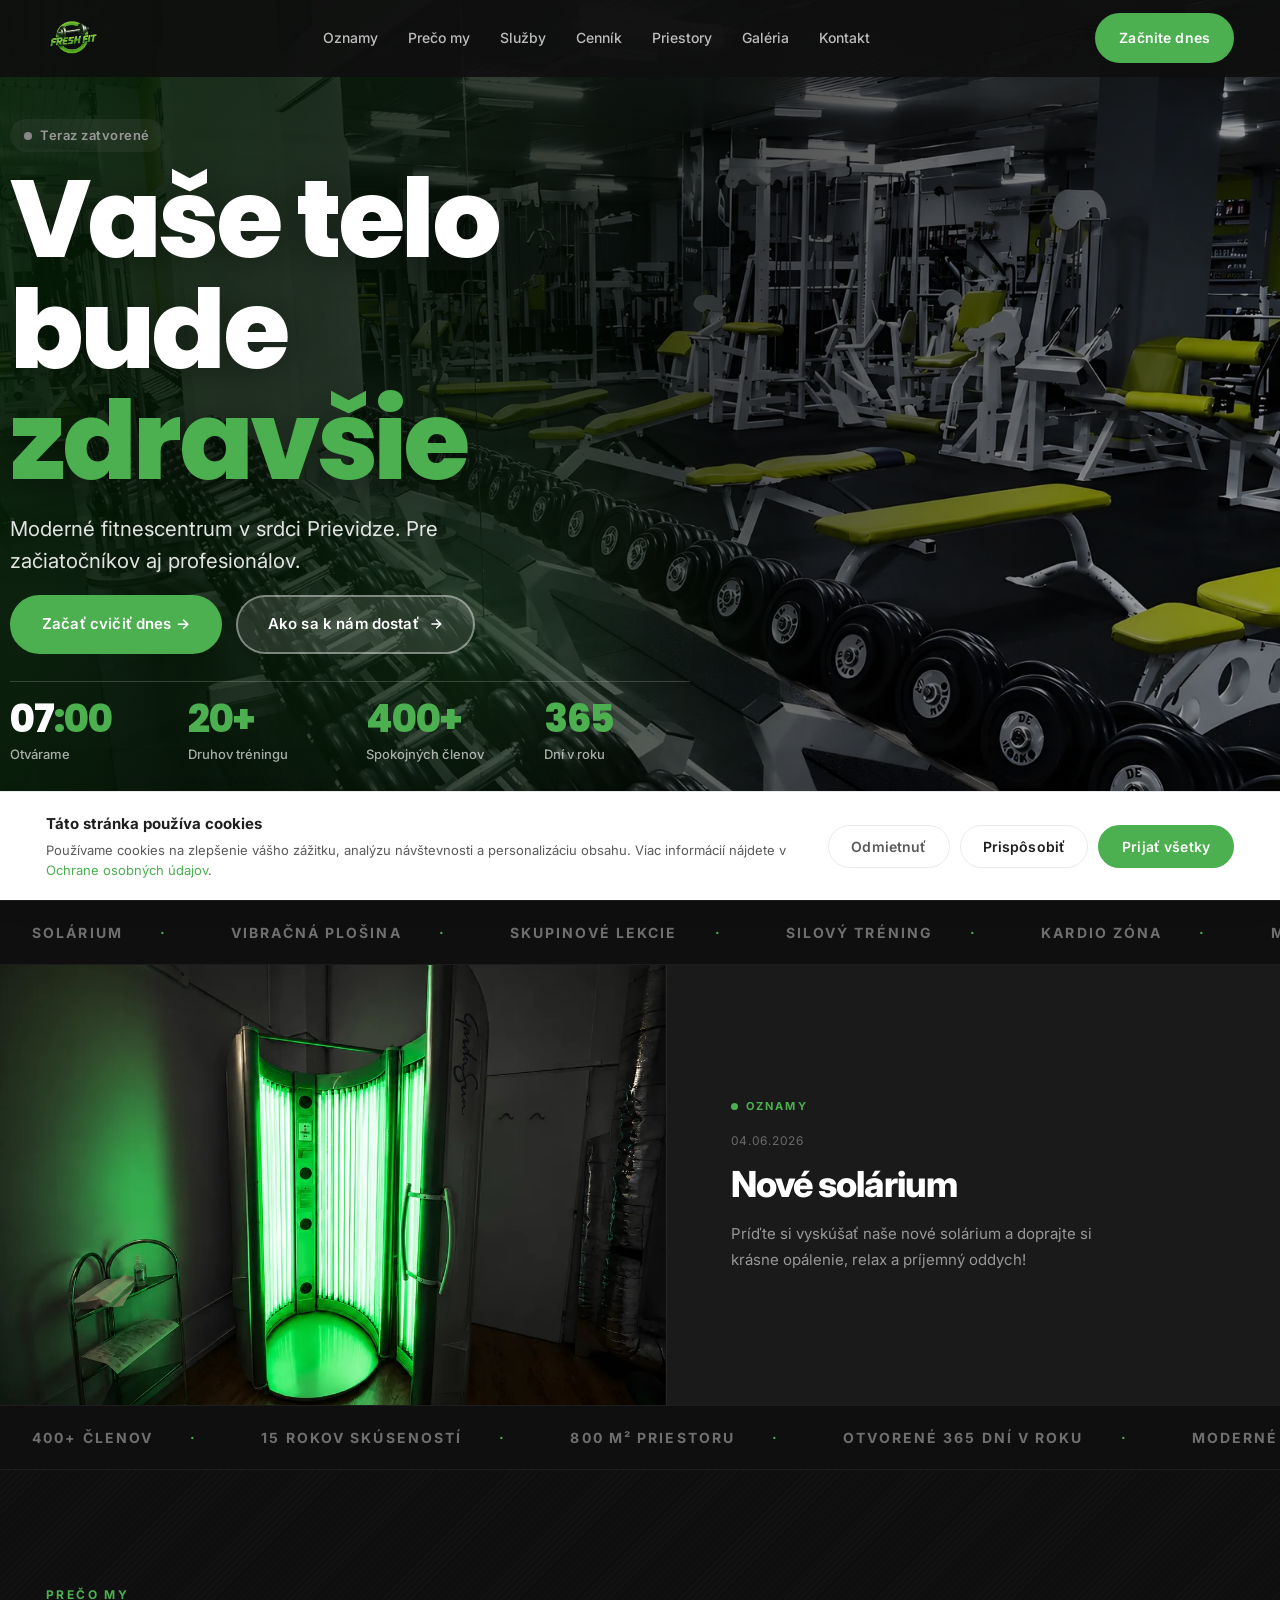
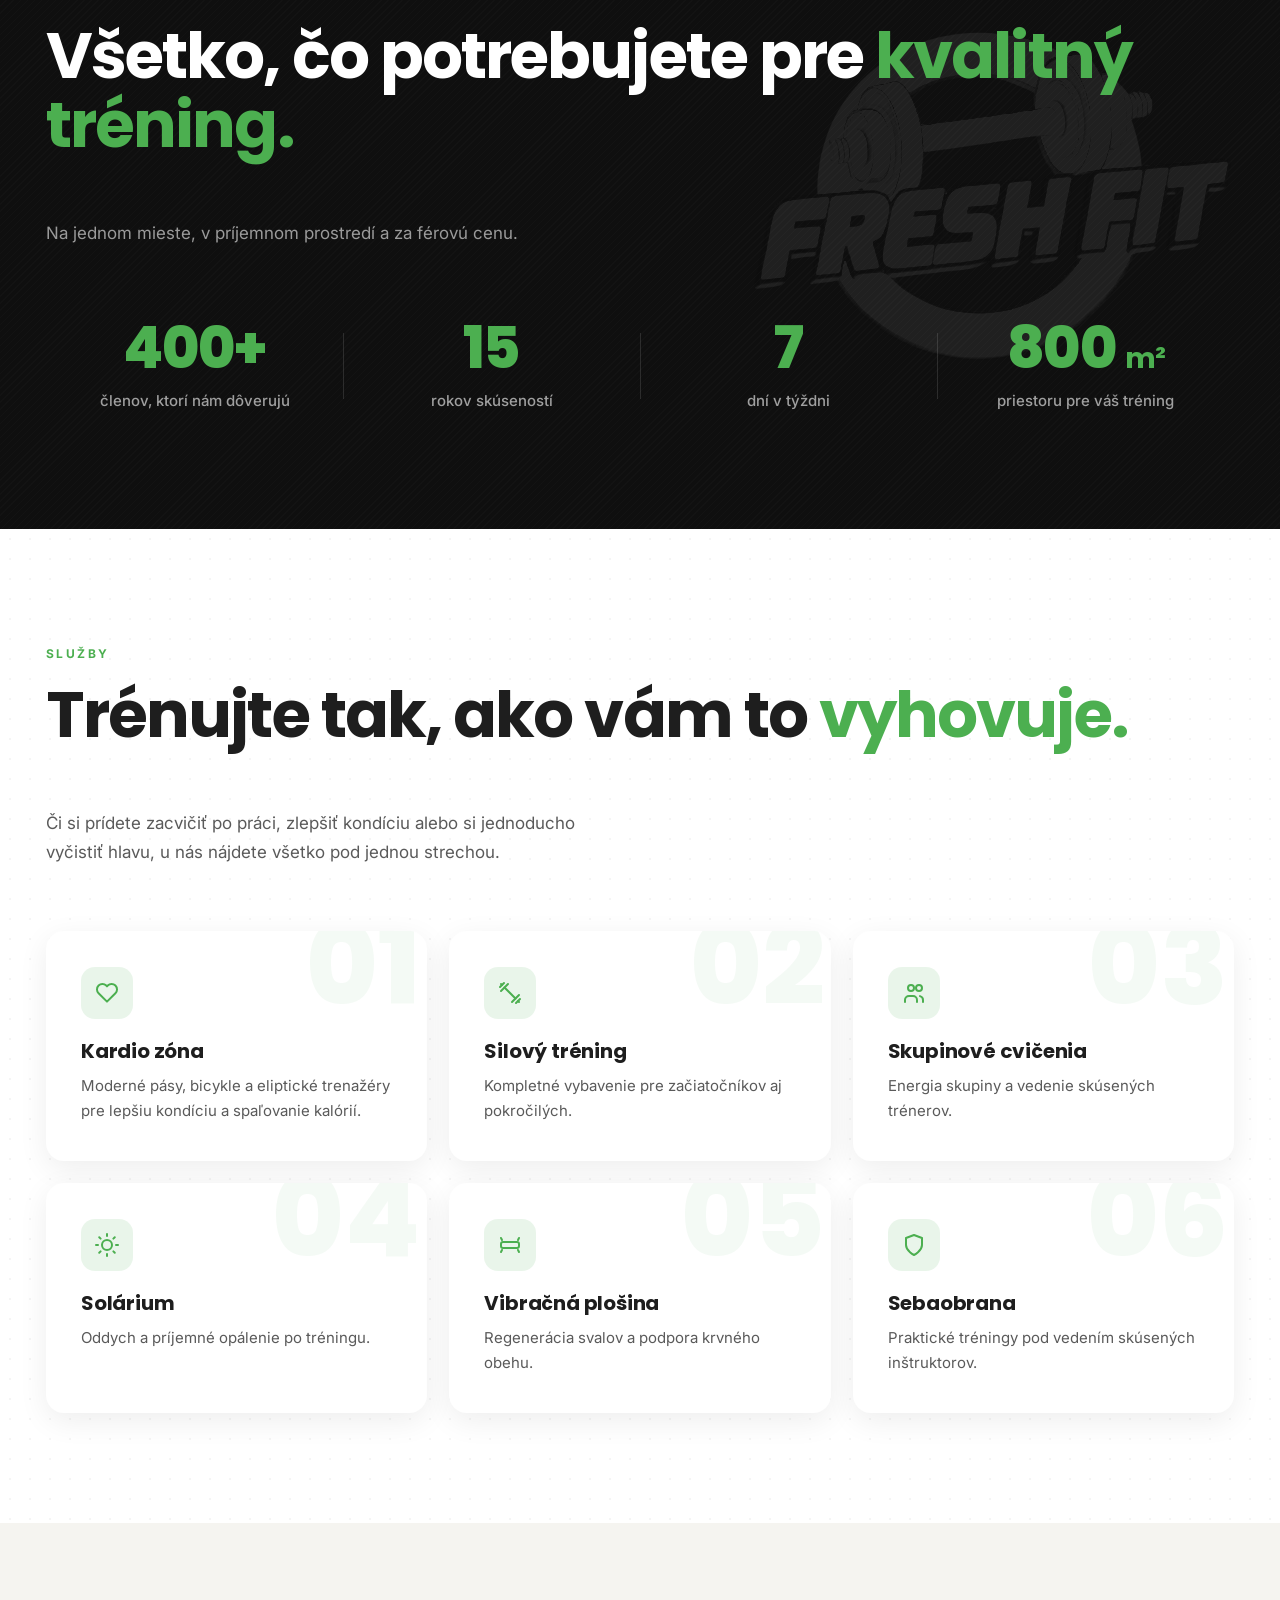
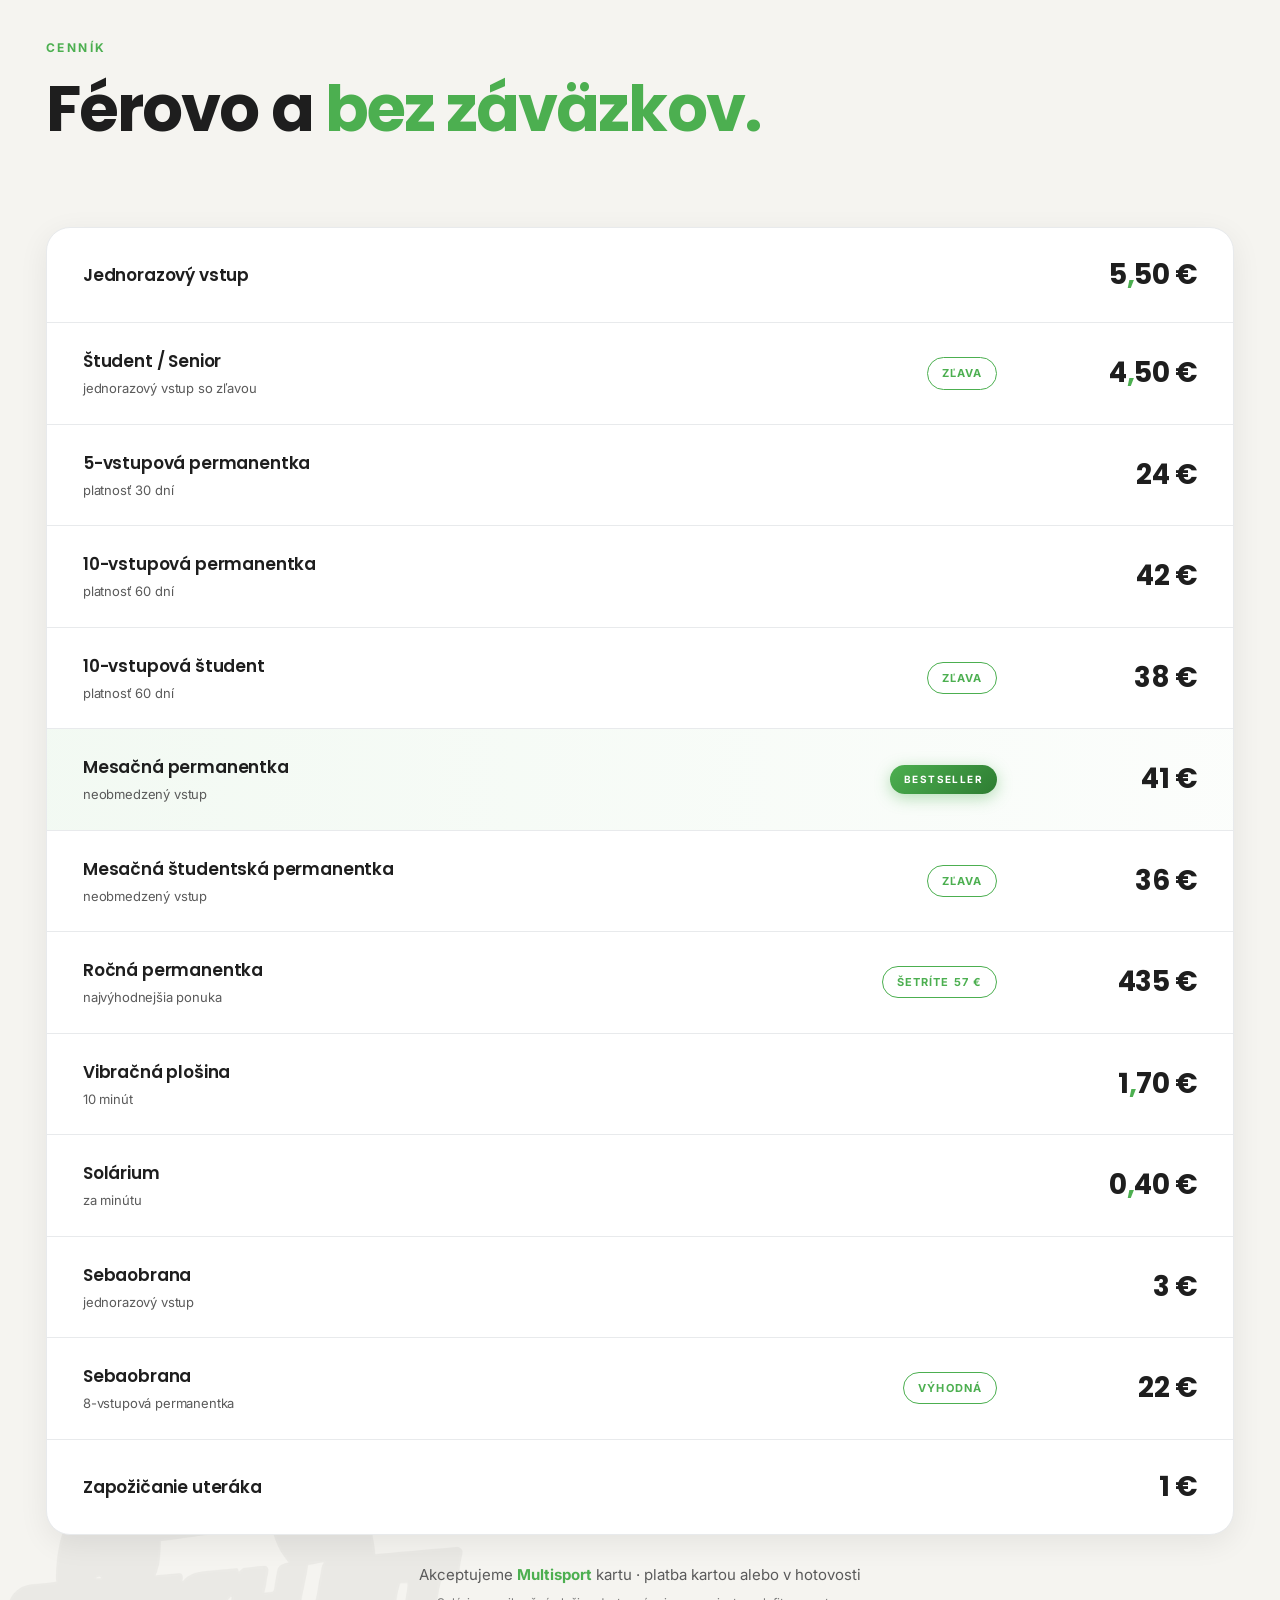
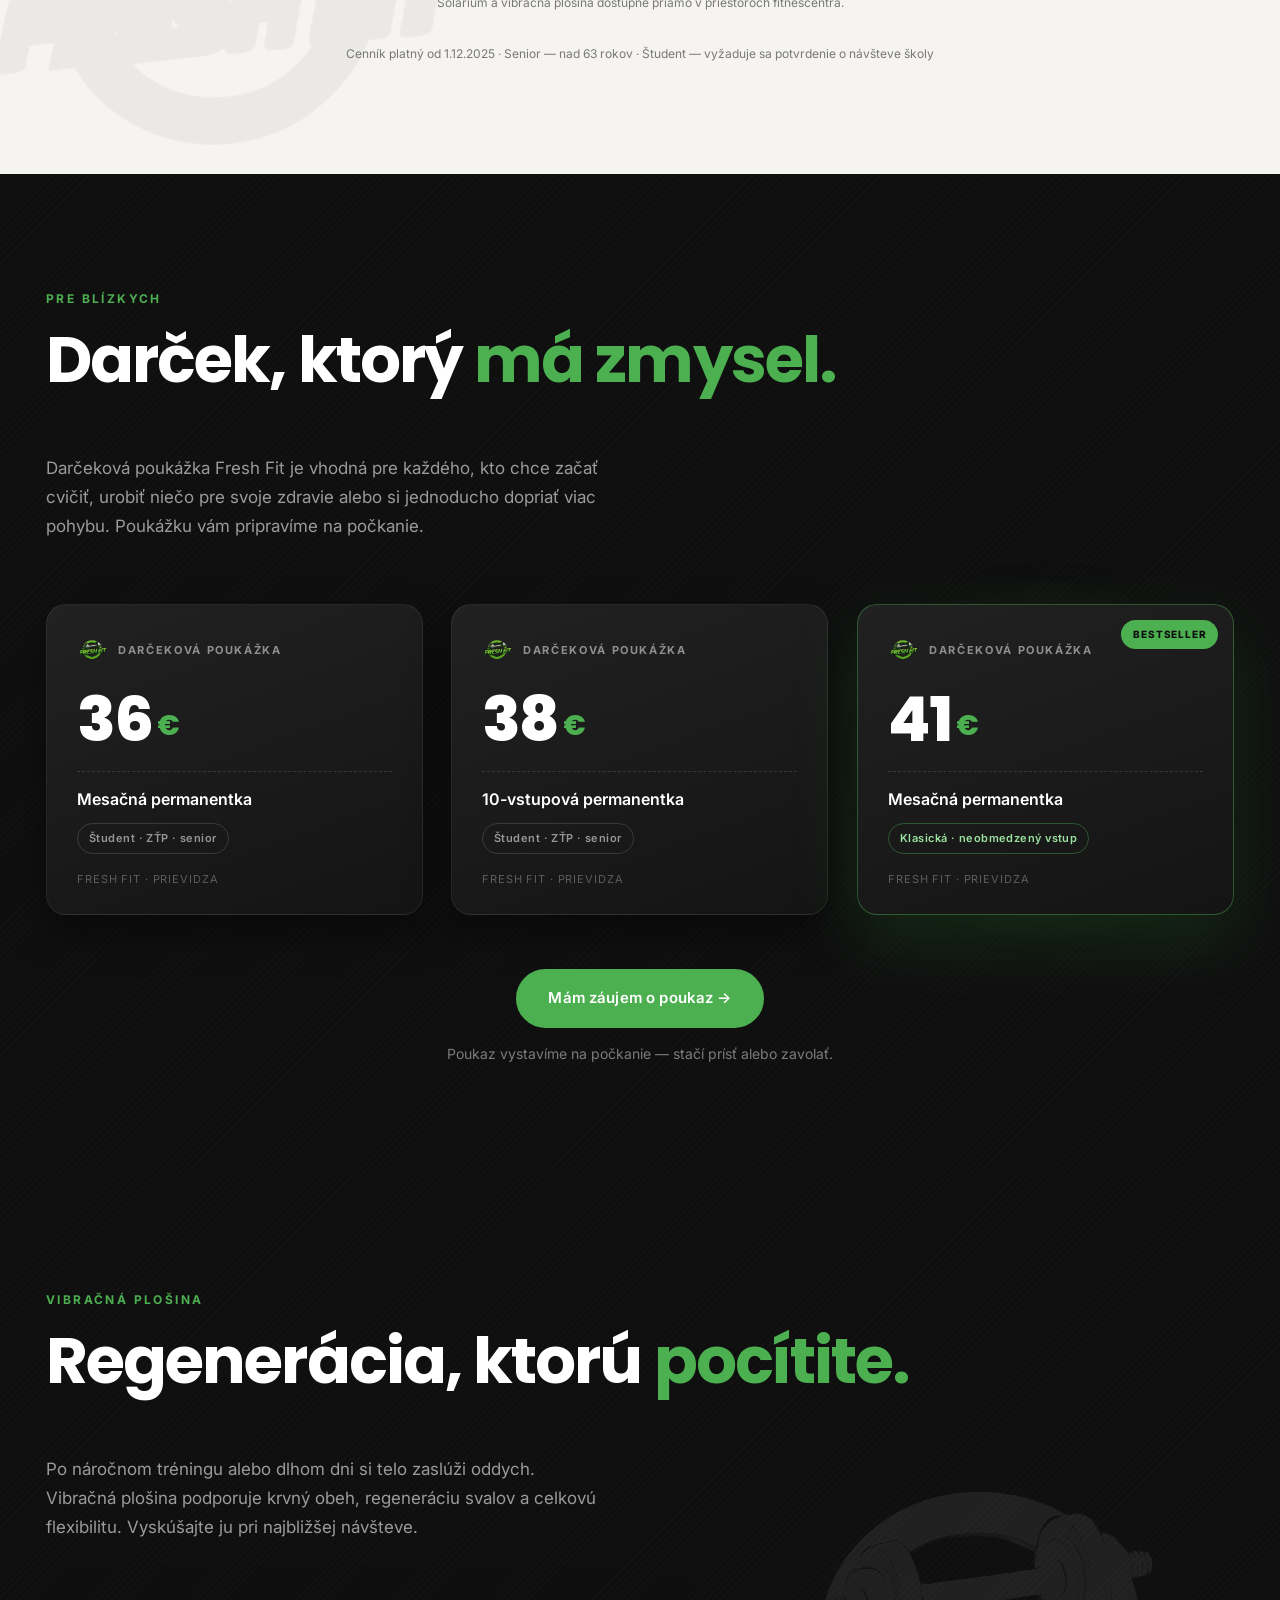
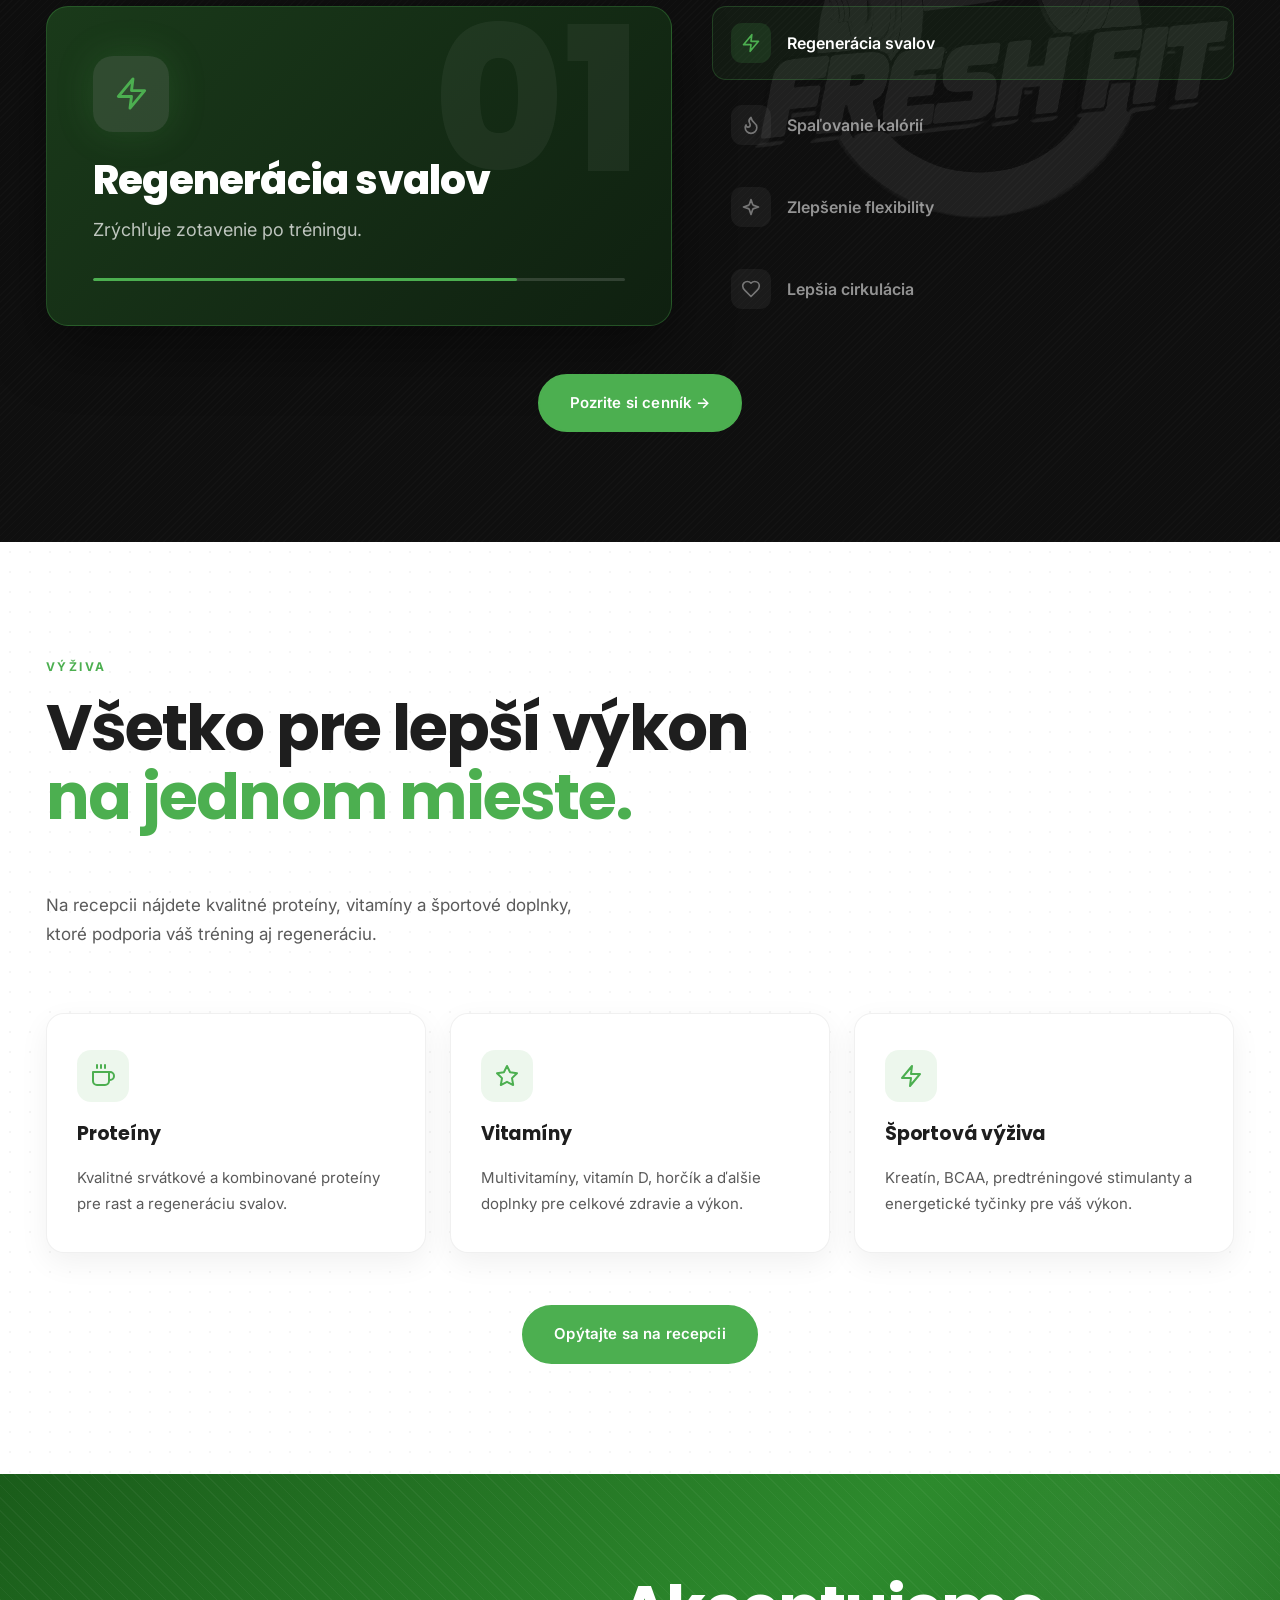
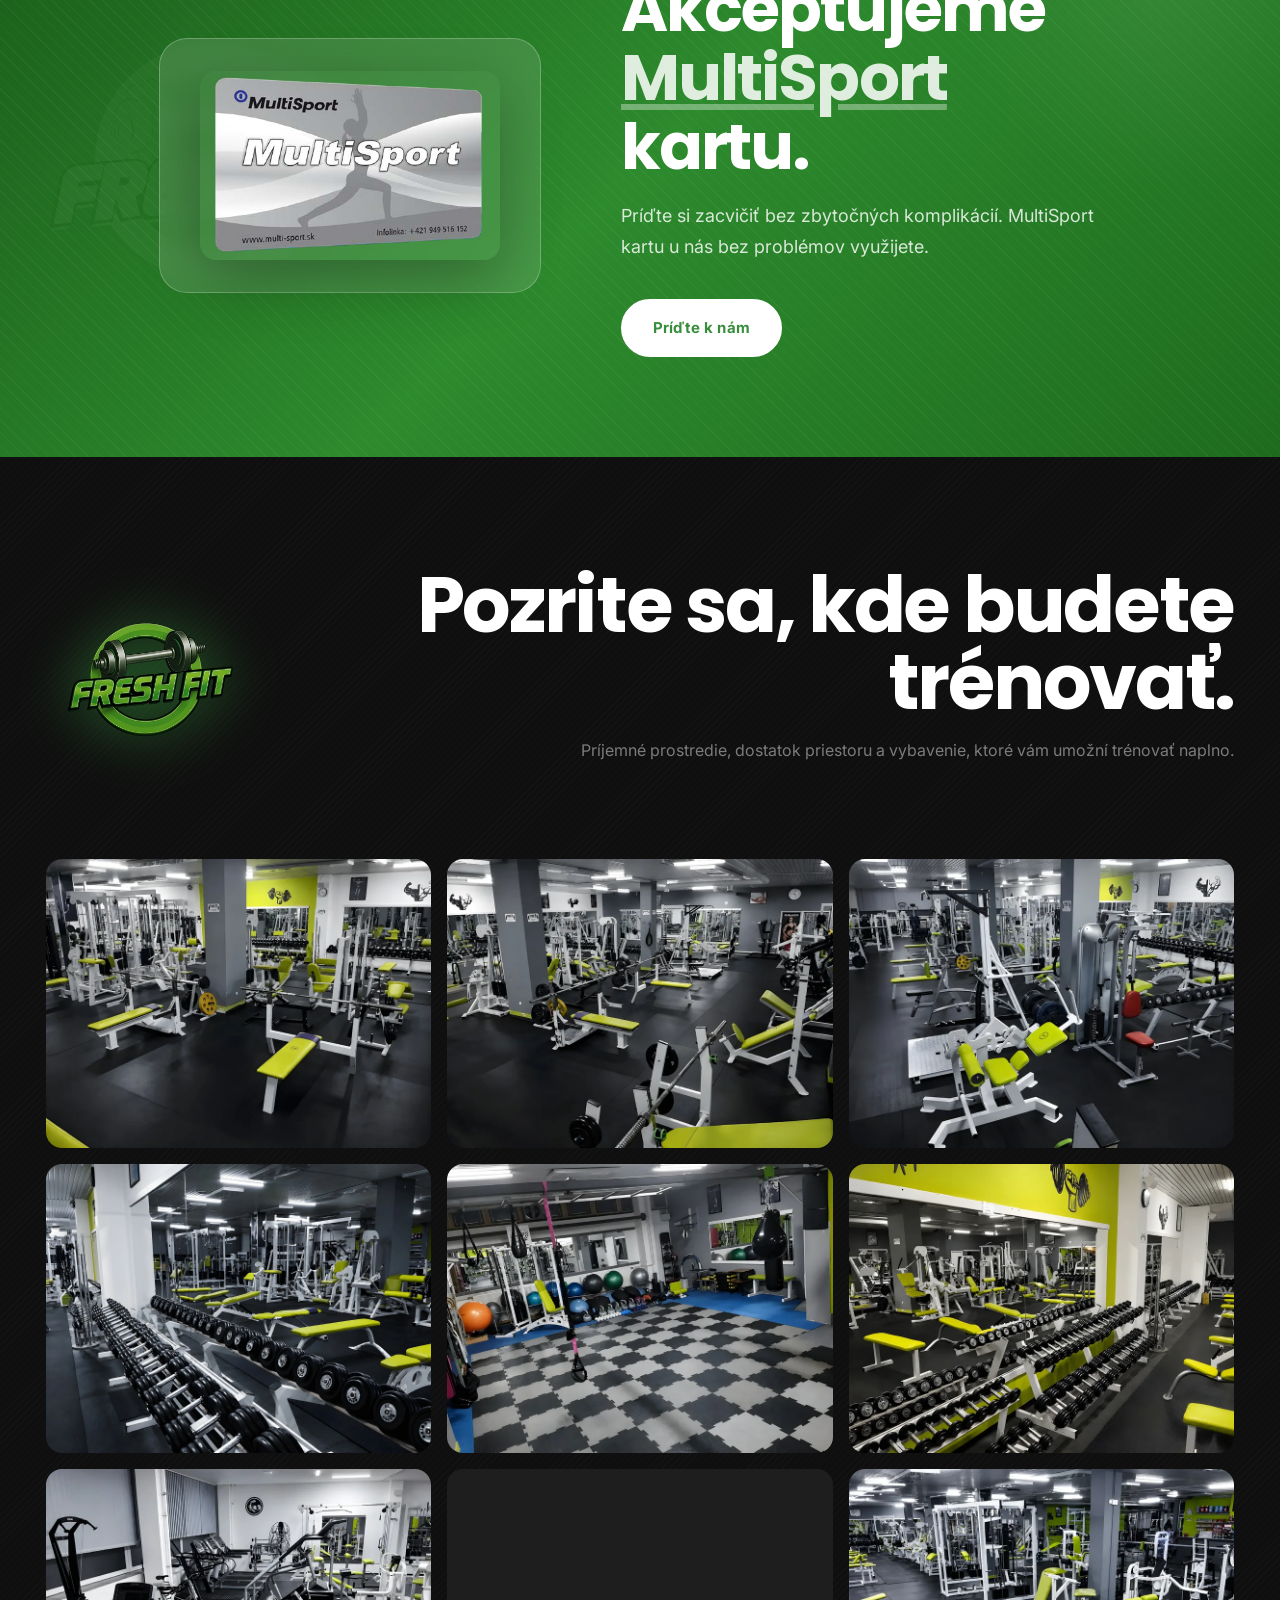
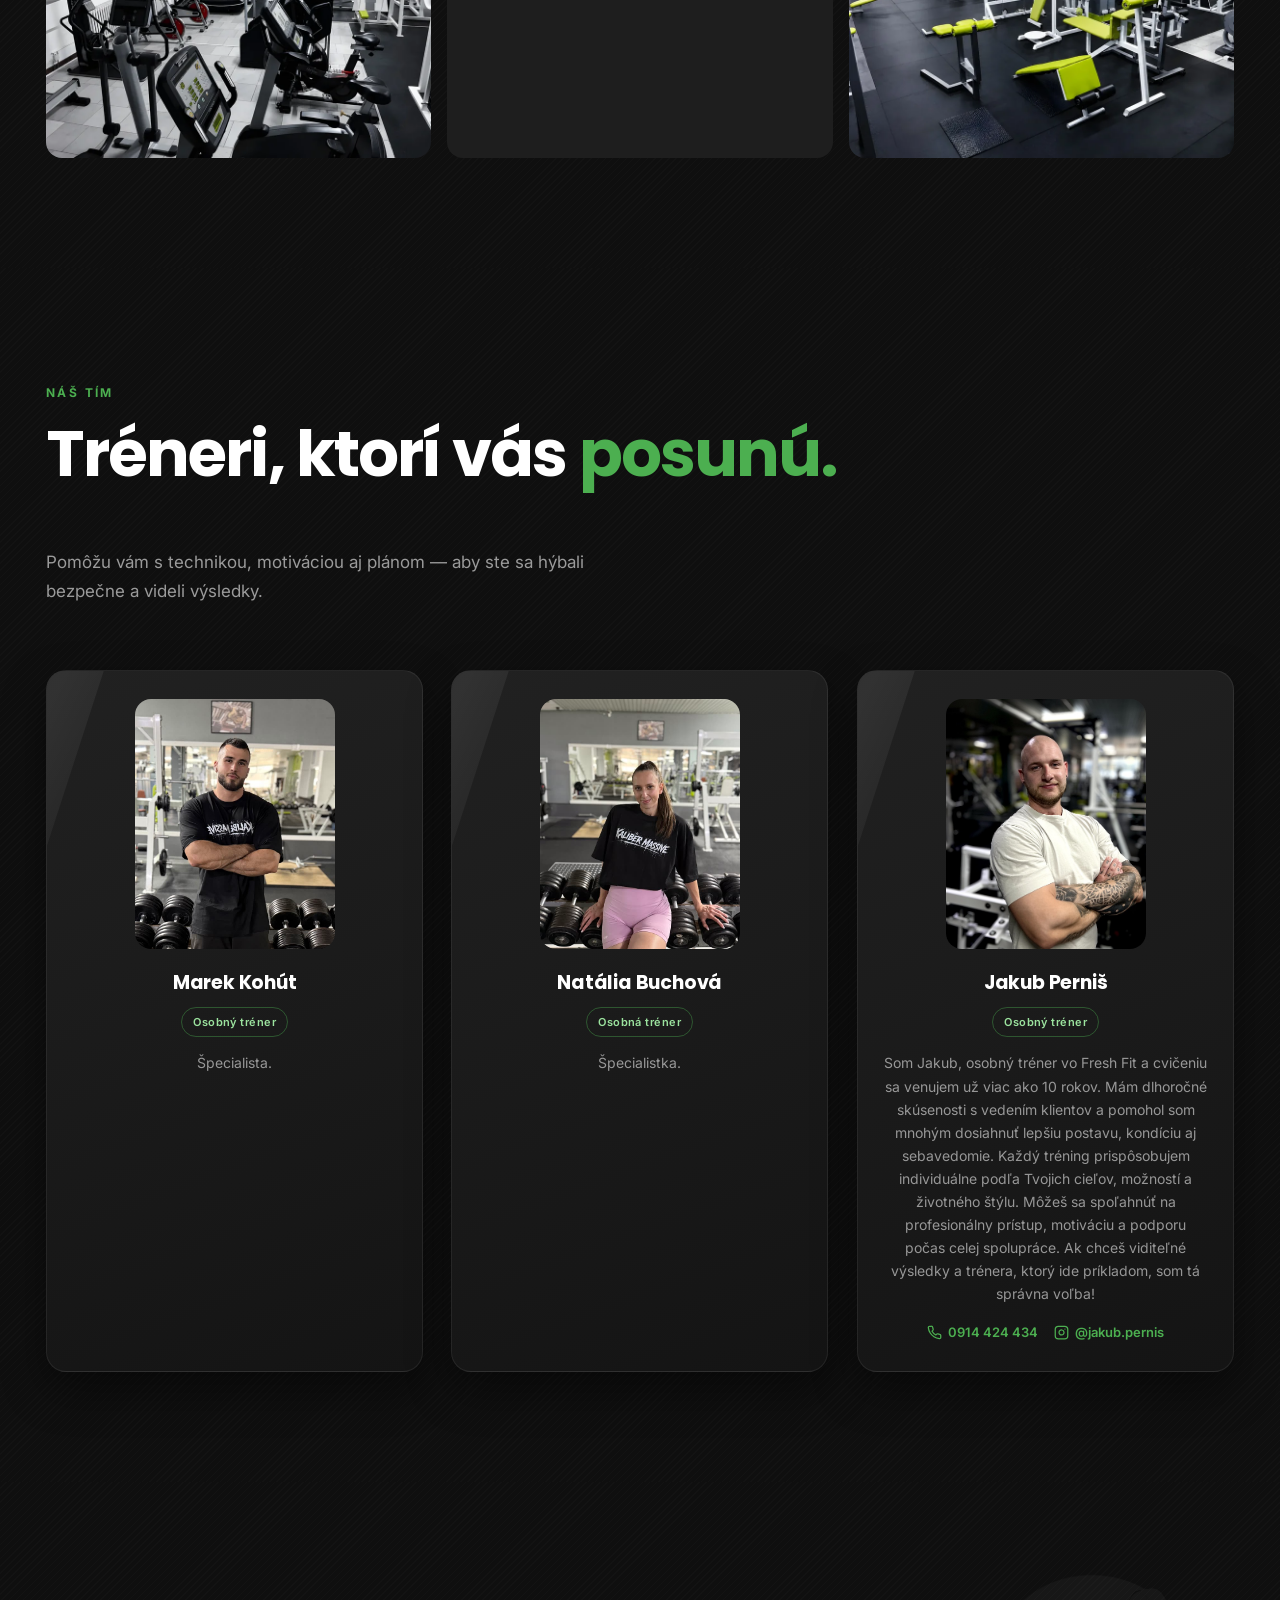
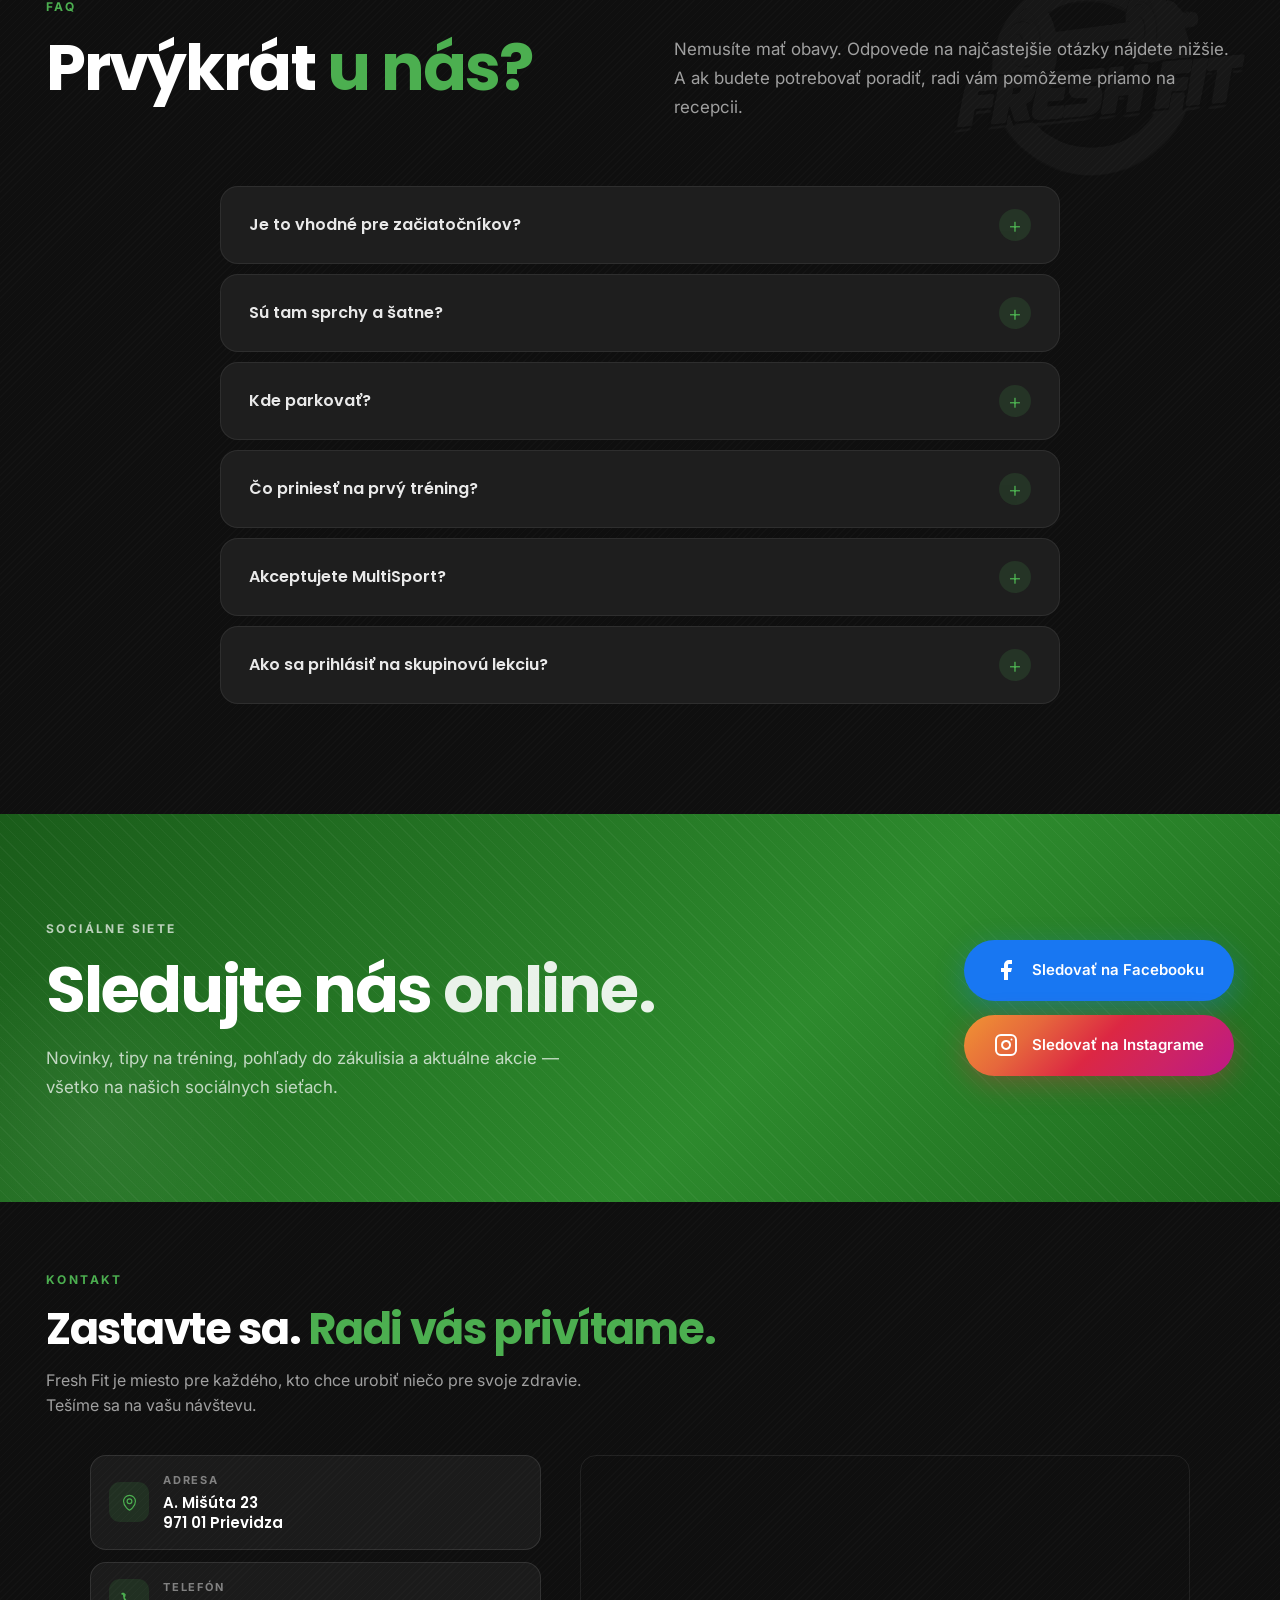
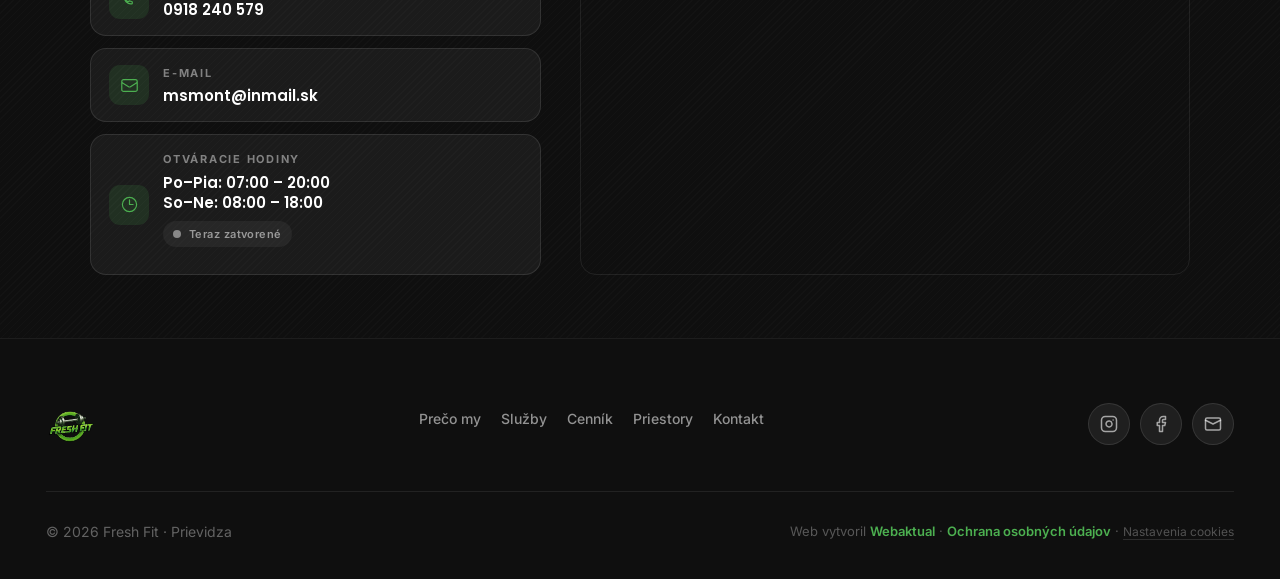
==== index.html @ 93908365 "Intro: page-load curtain reveal na index.html (logo + glow + linka, panely, scroll lock) - overlay b" ====
<!DOCTYPE html>
<html lang="sk">
<head>
<meta charset="UTF-8" />
<meta name="viewport" content="width=device-width, initial-scale=1.0" />
<link rel="canonical" href="https://www.freshfit.sk/" />
<meta property="og:url" content="https://www.freshfit.sk/" />
<title>Fresh Fit — Moderné fitnescentrum v Prievidzi</title>
<meta name="description" content="Fresh Fit — moderné fitnescentrum v srdci Prievidze. Otvorené každý deň. Akceptujeme Multisport." />
<link rel="preload" as="image" href="images/priestory/5.webp" fetchpriority="high">
<link rel="preload" as="image" href="freshfit-logo-intro.webp" fetchpriority="high">
<!-- INTRO — kritické CSS overlayu inline, aby prekryl obrazovku od prvého vykreslenia (žiadny FOUC). Animácie a prechody sú v styles.css. -->
<style>
  #intro{position:fixed;inset:0;z-index:99999;}
  #intro .intro-panel{position:absolute;left:0;width:100%;height:50%;background:#0f0f0f;}
  #intro .intro-panel--top{top:0;}
  #intro .intro-panel--bottom{bottom:0;}
  #intro .intro-center{position:absolute;inset:0;display:flex;flex-direction:column;align-items:center;justify-content:center;gap:28px;}
  #intro .intro-logo{display:block;width:min(82vw,480px);height:auto;}
  #intro .intro-line{display:block;width:min(70vw,400px);height:2px;}
</style>
<link rel="preconnect" href="https://fonts.googleapis.com" />
<link rel="preconnect" href="https://fonts.gstatic.com" crossorigin />
<link href="https://fonts.googleapis.com/css2?family=Poppins:wght@500;600;700;800&family=Inter:wght@400;500;600;700&display=swap" rel="stylesheet" />
<link rel="stylesheet" href="styles.css" />
<link rel="stylesheet" href="styles-sections.css" />
<link rel="stylesheet" href="https://unpkg.com/lenis@1.3.23/dist/lenis.css" />
<link rel="icon" type="image/x-icon" href="favicon.ico" />
<link rel="icon" type="image/png" sizes="32x32" href="favicon-32x32.png" />
<link rel="icon" type="image/png" sizes="16x16" href="favicon-16x16.png" />
<link rel="apple-touch-icon" sizes="180x180" href="apple-touch-icon.png" />
<link rel="manifest" href="site.webmanifest" />
<meta name="theme-color" content="#0f0f0f" />
<meta property="og:type" content="website" />
<meta property="og:image" content="https://www.freshfit.sk/og-image.jpg" />
<meta property="og:image:width" content="1200" />
<meta property="og:image:height" content="630" />
<meta property="og:title" content="Fresh Fit — Moderné fitnescentrum v Prievidzi" />
<meta property="og:description" content="Moderné fitnescentrum v srdci Prievidze. Kardio, silový tréning, skupinové lekcie. Otvorené každý deň. Akceptujeme Multisport." />
<meta property="og:locale" content="sk_SK" />
<meta name="twitter:card" content="summary_large_image" />

<script type="application/ld+json">
{
  "@context": "https://schema.org",
  "@type": "HealthClub",
  "name": "Fresh Fit",
  "description": "Moderné fitnescentrum v srdci Prievidze. Otvorené každý deň.",
  "url": "https://www.freshfit.sk",
  "telephone": "+421918240579",
  "email": "msmont@inmail.sk",
  "address": {
    "@type": "PostalAddress",
    "streetAddress": "A. Mišúta 23",
    "addressLocality": "Prievidza",
    "postalCode": "971 01",
    "addressCountry": "SK"
  },
  "geo": { "@type": "GeoCoordinates", "latitude": 48.7756, "longitude": 18.6294 },
  "openingHoursSpecification": [
    { "@type": "OpeningHoursSpecification", "dayOfWeek": ["Monday","Tuesday","Wednesday","Thursday","Friday"], "opens": "07:00", "closes": "20:00" },
    { "@type": "OpeningHoursSpecification", "dayOfWeek": ["Saturday","Sunday"], "opens": "08:00", "closes": "18:00" }
  ],
  "sameAs": ["https://www.facebook.com/profile.php?id=61559755617984","https://www.instagram.com/fresh_fit_prievidza/"]
}
</script>

<!-- GOOGLE ANALYTICS 4 — Consent Mode v2: GA4 načítané, ale analytika blokovaná kým návštevník neudelí súhlas -->
<script>
  window.dataLayer = window.dataLayer || [];
  function gtag(){dataLayer.push(arguments);}
  gtag('consent', 'default', { analytics_storage: 'denied', ad_storage: 'denied' });
</script>
<script async src="https://www.googletagmanager.com/gtag/js?id=G-60BRLKL03H"></script>
<script>
  gtag('js', new Date());
  gtag('config', 'G-60BRLKL03H');
</script>
</head>
<body>
<!-- ============ INTRO — loading curtain reveal (len index.html) ============ -->
<div id="intro" aria-hidden="true">
  <div class="intro-panel intro-panel--top"></div>
  <div class="intro-panel intro-panel--bottom"></div>
  <div class="intro-center">
    <img src="freshfit-logo-intro.webp" alt="" class="intro-logo" width="960" height="960" fetchpriority="high" decoding="async">
    <span class="intro-line"></span>
  </div>
</div>
<script>
/* INTRO — beží pri KAŽDOM načítaní index.html.
   Prepnutie na „raz za session": stačí odkomentovať dva riadky označené [SESSION] nižšie. */
(function () {
  var intro = document.getElementById('intro');
  if (!intro) return;
  // [SESSION] if (sessionStorage.getItem('ffIntroSeen')) { intro.parentNode.removeChild(intro); return; }
  // [SESSION] sessionStorage.setItem('ffIntroSeen', '1');
  var docEl = document.documentElement;
  window.scrollTo(0, 0);
  docEl.style.overflow = 'hidden';
  // overflow:hidden neblokuje programový scroll (Lenis prekladá koliesko na window.scrollTo),
  // preto počas intra blokujeme scroll udalosti priamo — capture fáza beží pred Lenis handlermi
  var SCROLL_KEYS = ['ArrowUp', 'ArrowDown', 'PageUp', 'PageDown', 'Home', 'End', ' '];
  function blockScroll(e) {
    if (e.type === 'keydown' && SCROLL_KEYS.indexOf(e.key) === -1) return;
    e.preventDefault();
    e.stopPropagation();
  }
  ['wheel', 'touchmove', 'keydown'].forEach(function (ev) {
    window.addEventListener(ev, blockScroll, { passive: false, capture: true });
  });
  var done = false;
  function cleanup() {
    if (done) return;
    done = true;
    docEl.style.overflow = '';
    ['wheel', 'touchmove', 'keydown'].forEach(function (ev) {
      window.removeEventListener(ev, blockScroll, { capture: true });
    });
    if (intro.parentNode) intro.parentNode.removeChild(intro);
  }
  if (window.matchMedia('(prefers-reduced-motion: reduce)').matches) {
    // Bez pohybu: krátke statické logo, potom len odfadovanie overlayu
    setTimeout(function () {
      intro.classList.add('intro--fade');
      setTimeout(cleanup, 320);
    }, 500);
  } else {
    setTimeout(function () {
      intro.classList.add('intro--reveal');
      intro.querySelector('.intro-panel--top').addEventListener('transitionend', function (e) {
        if (e.propertyName === 'transform') cleanup();
      });
    }, 1600);
  }
  setTimeout(cleanup, 3500); // safety — force-remove, keby transitionend nezbehol
})();
</script>

<div class="scroll-progress"><span id="scrollProgressBar"></span></div>

<!-- ============ NAV ============ -->
<nav class="nav" id="nav">
  <div class="container nav-inner">
    <a href="index.html" class="logo" aria-label="Fresh Fit">
      <img src="freshfit-logo.webp" alt="Fresh Fit" class="logo-img logo-img-nav" />
    </a>
    <ul class="nav-menu" id="navMenu">
      <li><a href="#oznam" id="nav-oznam">Oznamy</a></li>
      <li><a href="#why">Prečo my</a></li>
      <li><a href="#services">Služby</a></li>
      <li><a href="#pricing">Cenník</a></li>
      <li><a href="#priestory">Priestory</a></li>
      <li><a href="/galeria">Galéria</a></li>
      <li><a href="#contact">Kontakt</a></li>
    </ul>
    <a href="#contact" class="btn btn-primary btn-sm">Začnite dnes</a>
    <button class="nav-toggle" id="navToggle" aria-label="Menu" aria-expanded="false">
      <span></span><span></span><span></span>
    </button>
  </div>
</nav>

<!-- ============ HERO ============ -->
<header class="hero" id="top">
  <div class="hero-bg" aria-hidden="true"></div>
  <div class="hero-glow" aria-hidden="true"></div>
  <div class="container hero-inner">
    <div class="hero-text">
      <div class="open-badge" id="heroBadge">
        <span class="open-dot"></span>
        <span class="open-label"></span>
      </div>
      <h1><span id="cms-hero-line1">Vaše telo bude</span><br /><span class="accent rot" id="rotWord">silnejšie</span></h1>
      <p class="lead" id="cms-hero-subtitle">
        Moderné fitnescentrum v srdci Prievidze.<br />
        Pre začiatočníkov aj profesionálov.
      </p>
      <div class="hero-ctas">
        <a href="#pricing" class="btn btn-primary">Začať cvičiť dnes →</a>
        <a href="#contact" class="btn btn-outline-white">
          Ako sa k nám dostať
          <svg width="14" height="14" viewBox="0 0 24 24" fill="none" stroke="currentColor" stroke-width="2.5" stroke-linecap="round" stroke-linejoin="round" aria-hidden="true"><path d="M5 12h14M13 5l7 7-7 7"/></svg>
        </a>
      </div>
      <div class="hero-stats">
        <div class="hero-stat">
          <div class="stat-num">07<span>:00</span></div>
          <div class="stat-label">Otvárame</div>
        </div>
        <div class="hero-stat">
          <div class="stat-num"><span class="hcount" data-count="20">0</span><span>+</span></div>
          <div class="stat-label">Druhov tréningu</div>
        </div>
        <div class="hero-stat">
          <div class="stat-num"><span class="hcount" data-count="400">0</span><span>+</span></div>
          <div class="stat-label">Spokojných členov</div>
        </div>
        <div class="hero-stat">
          <div class="stat-num"><span class="hcount" data-count="365">0</span></div>
          <div class="stat-label">Dní v roku</div>
        </div>
      </div>
    </div>
  </div>
  <div class="scroll-cue" aria-hidden="true">Skrolujte
    <svg width="20" height="20" viewBox="0 0 24 24" fill="none" stroke="currentColor" stroke-width="2" stroke-linecap="round" stroke-linejoin="round"><path d="M12 5v14M19 12l-7 7-7-7"/></svg>
  </div>
</header>

<!-- ============ MARQUEE (horný pás — render z CMS) ============ -->
<div class="marquee-strip" data-marquee="marquee1" aria-hidden="true">
  <div class="marquee-inner" data-dir="left">
    <div class="marquee-group">
      <span class="mi">Solárium<em> · </em></span>
      <span class="mi">Vibračná plošina<em> · </em></span>
      <span class="mi">Skupinové lekcie<em> · </em></span>
      <span class="mi">Silový tréning<em> · </em></span>
      <span class="mi">Kardio zóna<em> · </em></span>
      <span class="mi">Multisport<em> · </em></span>
      <span class="mi">Prievidza<em> · </em></span>
    </div>
    <div class="marquee-group" aria-hidden="true">
      <span class="mi">Solárium<em> · </em></span>
      <span class="mi">Vibračná plošina<em> · </em></span>
      <span class="mi">Skupinové lekcie<em> · </em></span>
      <span class="mi">Silový tréning<em> · </em></span>
      <span class="mi">Kardio zóna<em> · </em></span>
      <span class="mi">Multisport<em> · </em></span>
      <span class="mi">Prievidza<em> · </em></span>
    </div>
  </div>
</div>

<!-- ============ OZNAM ============ -->
<section class="oznam-section" id="oznam" style="display:none">
  <div class="oznam-split">

    <div class="oznam-split__img">
      <img class="oznam-logo-default"
           src="/freshfit-logo.webp" alt="FreshFit" />
      <div class="oznam-split__img-inner">
        <img id="oznam-img" src="" alt="" loading="lazy" />
      </div>
    </div>

    <div class="oznam-split__body">
      <div class="oznam-tag">
        <span class="oznam-dot"></span>
        <span>Oznamy</span>
      </div>
      <time class="oznam-date" id="oznam-date"></time>
      <h2 class="oznam-title" id="oznam-title"></h2>
      <p class="oznam-text" id="oznam-text"></p>
    </div>

  </div>
</section>

<!-- ============ MARQUEE 2 (pás pod oznamami — render z CMS) ============ -->
<div class="marquee-strip" data-marquee="marquee2" aria-hidden="true">
  <div class="marquee-inner" data-dir="right">
    <div class="marquee-group">
      <span class="mi">400+ ČLENOV<em> · </em></span>
      <span class="mi">15 ROKOV SKÚSENOSTÍ<em> · </em></span>
      <span class="mi">800 m² PRIESTORU<em> · </em></span>
      <span class="mi">OTVORENÉ 365 DNÍ V ROKU<em> · </em></span>
      <span class="mi">MODERNÉ VYBAVENIE<em> · </em></span>
      <span class="mi">PRÍJEMNÁ ATMOSFÉRA<em> · </em></span>
    </div>
    <div class="marquee-group" aria-hidden="true">
      <span class="mi">400+ ČLENOV<em> · </em></span>
      <span class="mi">15 ROKOV SKÚSENOSTÍ<em> · </em></span>
      <span class="mi">800 m² PRIESTORU<em> · </em></span>
      <span class="mi">OTVORENÉ 365 DNÍ V ROKU<em> · </em></span>
      <span class="mi">MODERNÉ VYBAVENIE<em> · </em></span>
      <span class="mi">PRÍJEMNÁ ATMOSFÉRA<em> · </em></span>
    </div>
  </div>
</div>

<!-- ============ PREČO MY ============ -->
<section class="why dark-section" id="why" style="position:relative; overflow:hidden;">
  <img src="freshfit-logo.webp" alt="" aria-hidden="true" class="why-logo-stamp">
  <div class="container" style="position:relative; z-index:1;">
    <div class="section-head">
      <div>
        <div class="section-eyebrow">Prečo my</div>
        <h2 class="section-title">Všetko, čo potrebujete pre <span class="accent">kvalitný tréning.</span></h2>
      </div>
      <p class="section-subtitle">
        Na jednom mieste, v príjemnom prostredí a za férovú cenu.
      </p>
    </div>
    <div class="why-stats reveal">
      <div class="why-statitem">
        <div class="why-statnum"><span class="stat-number" data-count="400" data-suffix="+">0+</span></div>
        <div class="why-statlabel">členov, ktorí nám dôverujú</div>
      </div>
      <div class="why-statitem">
        <div class="why-statnum"><span class="stat-number" data-count="15" data-suffix="">0</span></div>
        <div class="why-statlabel">rokov skúseností</div>
      </div>
      <div class="why-statitem">
        <div class="why-statnum"><span class="stat-number" data-count="7" data-suffix="">0</span></div>
        <div class="why-statlabel">dní v týždni</div>
      </div>
      <div class="why-statitem">
        <div class="why-statnum">800 <span class="why-statunit">m²</span></div>
        <div class="why-statlabel">priestoru pre váš tréning</div>
      </div>
    </div>
  </div>
</section>

<!-- ============ SLUŽBY ============ -->
<section class="services light-section" id="services">
  <div class="container">
    <div class="section-head">
      <div>
        <div class="section-eyebrow">Služby</div>
        <h2 class="section-title">Trénujte tak, ako vám to <span class="accent">vyhovuje.</span></h2>
      </div>
      <p class="section-subtitle">
        Či si prídete zacvičiť po práci, zlepšiť kondíciu alebo si jednoducho
        vyčistiť hlavu, u nás nájdete všetko pod jednou strechou.
      </p>
    </div>
    <div class="services-grid">
      <div class="service reveal" style="--i:1" data-num="01">
        <div class="service-icon">
          <svg viewBox="0 0 24 24" fill="none" stroke="currentColor" stroke-width="2" stroke-linecap="round" stroke-linejoin="round" aria-hidden="true">
            <path d="M20.42 4.58a5.4 5.4 0 0 0-7.65 0L12 5.34l-.77-.76a5.4 5.4 0 0 0-7.65 7.65l8.42 8.42 8.42-8.42a5.4 5.4 0 0 0 0-7.65z"/>
          </svg>
        </div>
        <h3>Kardio zóna</h3>
        <p>Moderné pásy, bicykle a eliptické trenažéry pre lepšiu kondíciu a spaľovanie kalórií.</p>
      </div>
      <div class="service reveal" style="--i:2" data-num="02">
        <div class="service-icon">
          <svg viewBox="0 0 24 24" fill="none" stroke="currentColor" stroke-width="2" stroke-linecap="round" stroke-linejoin="round" aria-hidden="true">
            <path d="M6.5 6.5l11 11"/><path d="M21 21l-1-1"/><path d="M3 3l1 1"/><path d="M18 22l4-4"/><path d="M2 6l4-4"/><path d="M3 10l7-7"/><path d="M14 21l7-7"/>
          </svg>
        </div>
        <h3>Silový tréning</h3>
        <p>Kompletné vybavenie pre začiatočníkov aj pokročilých.</p>
      </div>
      <div class="service reveal" style="--i:3" data-num="03">
        <div class="service-icon">
          <svg viewBox="0 0 24 24" fill="none" stroke="currentColor" stroke-width="2" stroke-linecap="round" stroke-linejoin="round" aria-hidden="true">
            <circle cx="9" cy="7" r="3"/><path d="M3 21v-2a4 4 0 0 1 4-4h4a4 4 0 0 1 4 4v2"/>
            <circle cx="17" cy="7" r="3"/><path d="M21 21v-2a4 4 0 0 0-3-3.87"/>
          </svg>
        </div>
        <h3>Skupinové cvičenia</h3>
        <p>Energia skupiny a vedenie skúsených trénerov.</p>
      </div>
      <div class="service reveal" style="--i:4" data-num="04">
        <div class="service-icon">
          <svg viewBox="0 0 24 24" fill="none" stroke="currentColor" stroke-width="2" stroke-linecap="round" stroke-linejoin="round" aria-hidden="true">
            <circle cx="12" cy="12" r="5"/>
            <line x1="12" y1="1" x2="12" y2="3"/><line x1="12" y1="21" x2="12" y2="23"/>
            <line x1="4.22" y1="4.22" x2="5.64" y2="5.64"/><line x1="18.36" y1="18.36" x2="19.78" y2="19.78"/>
            <line x1="1" y1="12" x2="3" y2="12"/><line x1="21" y1="12" x2="23" y2="12"/>
            <line x1="4.22" y1="19.78" x2="5.64" y2="18.36"/><line x1="18.36" y1="5.64" x2="19.78" y2="4.22"/>
          </svg>
        </div>
        <h3>Solárium</h3>
        <p>Oddych a príjemné opálenie po tréningu.</p>
      </div>
      <div class="service reveal" style="--i:5" data-num="05">
        <div class="service-icon">
          <svg viewBox="0 0 24 24" fill="none" stroke="currentColor" stroke-width="2" stroke-linecap="round" stroke-linejoin="round" aria-hidden="true">
            <rect x="3" y="9" width="18" height="6" rx="2"/>
            <path d="M3 5l1 2"/><path d="M21 5l-1 2"/><path d="M3 19l1-2"/><path d="M21 19l-1-2"/>
          </svg>
        </div>
        <h3>Vibračná plošina</h3>
        <p>Regenerácia svalov a podpora krvného obehu.</p>
      </div>
      <div class="service reveal" style="--i:6" data-num="06">
        <div class="service-icon">
          <svg viewBox="0 0 24 24" fill="none" stroke="currentColor" stroke-width="2" stroke-linecap="round" stroke-linejoin="round" aria-hidden="true">
            <path d="M12 22s8-4 8-10V5l-8-3-8 3v7c0 6 8 10 8 10z"/>
          </svg>
        </div>
        <h3>Sebaobrana</h3>
        <p>Praktické tréningy pod vedením skúsených inštruktorov.</p>
      </div>
    </div>
  </div>
</section>

<!-- ============ CENNÍK ============ -->
<section class="pricing light-section" id="pricing">
  <img src="freshfit-logo.webp" alt="" aria-hidden="true" class="logo-stamp logo-stamp--dark stamp-pricing">
  <div class="container">
    <div class="section-head">
      <div>
        <div class="section-eyebrow">Cenník</div>
        <h2 class="section-title">Férovo a <span class="accent">bez záväzkov.</span></h2>
      </div>
    </div>
    <div class="pricing-table reveal" id="cms-pricing-grid">
      <div class="price-row">
        <div class="price-name">Jednorazový vstup</div>
        <div></div>
        <div class="price-value">5<span>,</span>50 €</div>
      </div>
      <div class="price-row">
        <div class="price-name">Študent / Senior <small>jednorazový vstup so zľavou</small></div>
        <div class="price-badge outline">Zľava</div>
        <div class="price-value">4<span>,</span>50 €</div>
      </div>
      <div class="price-row">
        <div class="price-name">5-vstupová permanentka <small>platnosť 30 dní</small></div>
        <div></div>
        <div class="price-value">24 €</div>
      </div>
      <div class="price-row">
        <div class="price-name">10-vstupová permanentka <small>platnosť 60 dní</small></div>
        <div></div>
        <div class="price-value">42 €</div>
      </div>
      <div class="price-row">
        <div class="price-name">10-vstupová študent <small>platnosť 60 dní</small></div>
        <div class="price-badge outline">Zľava</div>
        <div class="price-value">38 €</div>
      </div>
      <div class="price-row featured">
        <div class="price-name">Mesačná permanentka <small>neobmedzený vstup</small></div>
        <div class="price-badge bestseller">BESTSELLER</div>
        <div class="price-value">41 €</div>
      </div>
      <div class="price-row">
        <div class="price-name">Mesačná študentská permanentka <small>neobmedzený vstup</small></div>
        <div class="price-badge outline">Zľava</div>
        <div class="price-value">36 €</div>
      </div>
      <div class="price-row">
        <div class="price-name">Ročná permanentka <small>najvýhodnejšia ponuka</small></div>
        <div class="price-badge outline">Šetríte 57 €</div>
        <div class="price-value">435 €</div>
      </div>
      <div class="price-row">
        <div class="price-name">Vibračná plošina <small>10 minút</small></div>
        <div></div>
        <div class="price-value">1<span>,</span>70 €</div>
      </div>
      <div class="price-row">
        <div class="price-name">Solárium <small>za minútu</small></div>
        <div></div>
        <div class="price-value">0<span>,</span>40 €</div>
      </div>
      <div class="price-row">
        <div class="price-name">Sebaobrana <small>jednorazový vstup</small></div>
        <div></div>
        <div class="price-value">3 €</div>
      </div>
      <div class="price-row">
        <div class="price-name">Sebaobrana <small>8-vstupová permanentka</small></div>
        <div class="price-badge outline">Výhodná</div>
        <div class="price-value">22 €</div>
      </div>
      <div class="price-row">
        <div class="price-name">Zapožičanie uteráka</div>
        <div></div>
        <div class="price-value">1 €</div>
      </div>
    </div>
    <p class="pricing-note">
      Akceptujeme <strong>Multisport</strong> kartu · platba kartou alebo v hotovosti<br/>
      <small>Solárium a vibračná plošina dostupné priamo v priestoroch fitnescentra.</small><br/>
      <small>Cenník platný od 1.12.2025 · Senior — nad 63 rokov · Študent — vyžaduje sa potvrdenie o návšteve školy</small>
    </p>
  </div>
</section>

<!-- ============ DARČEKOVÁ POUKÁŽKA ============ -->
<section class="poukazky dark-section" id="poukazky">
  <div class="container">
    <div class="section-head">
      <div>
        <div class="section-eyebrow">Pre blízkych</div>
        <h2 class="section-title">Darček, ktorý <span class="accent">má zmysel.</span></h2>
      </div>
      <p class="section-subtitle">
        Darčeková poukážka Fresh Fit je vhodná pre každého, kto chce začať
        cvičiť, urobiť niečo pre svoje zdravie alebo si jednoducho dopriať
        viac pohybu. Poukážku vám pripravíme na počkanie.
      </p>
    </div>

    <div class="poukazky-grid" id="poukazkyGrid"></div>

    <div class="poukazky-cta reveal" style="transition-delay:0.2s">
      <a href="#contact" class="btn btn-primary">Mám záujem o poukaz →</a>
      <p class="poukazky-note">Poukaz vystavíme na počkanie — stačí prísť alebo zavolať.</p>
    </div>
  </div>
</section>

<!-- ============ VIBRAČNÁ PLOŠINA ============ -->
<section class="vibracna dark-section" id="vibracna">
  <img class="vibracna-logo-wm" src="freshfit-logo.webp" alt="" aria-hidden="true">
  <div class="container">
    <div class="section-head">
      <div>
        <div class="section-eyebrow">Vibračná plošina</div>
        <h2 class="section-title reveal">Regenerácia, ktorú <span class="accent">pocítite.</span></h2>
      </div>
      <p class="section-subtitle">
        Po náročnom tréningu alebo dlhom dni si telo zaslúži oddych. Vibračná
        plošina podporuje krvný obeh, regeneráciu svalov a celkovú flexibilitu.
        Vyskúšajte ju pri najbližšej návšteve.
      </p>
    </div>
    <div class="vibracna-showcase reveal" id="vibShowcase">
      <div class="vib-feat">
        <span class="vib-bignum" id="vibBignum">01</span>
        <div class="vib-featwrap" id="vibFeatwrap">
          <div class="vib-ic" id="vibIc"><svg viewBox="0 0 24 24" fill="none" stroke="currentColor" stroke-width="2" stroke-linecap="round" stroke-linejoin="round"><polygon points="13 2 3 14 12 14 11 22 21 10 12 10 13 2"/></svg></div>
          <h3 class="vib-title" id="vibTitle">Regenerácia svalov</h3>
          <p class="vib-desc" id="vibDesc">Zrýchľuje zotavenie po tréningu.</p>
        </div>
        <div class="vib-prog"><span id="vibProg"></span></div>
      </div>
      <div class="vib-menu" id="vibMenu">
        <button class="vib-item active" type="button" data-icon="zap" data-title="Regenerácia svalov" data-desc="Zrýchľuje zotavenie po tréningu.">
          <span class="vib-mi-ic" data-i="zap"></span><span class="vib-name">Regenerácia svalov</span>
        </button>
        <button class="vib-item" type="button" data-icon="flame" data-title="Spaľovanie kalórií" data-desc="Aktivuje svaly bez námahy.">
          <span class="vib-mi-ic" data-i="flame"></span><span class="vib-name">Spaľovanie kalórií</span>
        </button>
        <button class="vib-item" type="button" data-icon="spark" data-title="Zlepšenie flexibility" data-desc="Uvoľňuje napätie a stuhnutosť.">
          <span class="vib-mi-ic" data-i="spark"></span><span class="vib-name">Zlepšenie flexibility</span>
        </button>
        <button class="vib-item" type="button" data-icon="heart" data-title="Lepšia cirkulácia" data-desc="Podporuje krvný obeh.">
          <span class="vib-mi-ic" data-i="heart"></span><span class="vib-name">Lepšia cirkulácia</span>
        </button>
      </div>
    </div>
    <div class="vibracna-cta reveal" style="--i:5">
      <a href="#pricing" class="btn btn-primary">Pozrite si cenník →</a>
    </div>
  </div>
</section>

<!-- ============ SUPLEMENTY ============ -->
<section class="suplementy light-section" id="suplementy">
  <div class="container">
    <div class="section-head">
      <div>
        <div class="section-eyebrow">Výživa</div>
        <h2 class="section-title">Všetko pre lepší výkon<br /><span class="accent">na jednom mieste.</span></h2>
      </div>
      <p class="section-subtitle">
        Na recepcii nájdete kvalitné proteíny, vitamíny a športové doplnky,
        ktoré podporia váš tréning aj regeneráciu.
      </p>
    </div>
    <div class="suplementy-grid">
      <div class="suplementy-card reveal-left" style="transition-delay:0s">
        <div class="suplementy-icon">
          <svg viewBox="0 0 24 24" fill="none" stroke="currentColor" stroke-width="2" stroke-linecap="round" stroke-linejoin="round" aria-hidden="true">
            <path d="M18 8h1a4 4 0 0 1 0 8h-1"/><path d="M2 8h16v9a4 4 0 0 1-4 4H6a4 4 0 0 1-4-4V8z"/><line x1="6" y1="1" x2="6" y2="4"/><line x1="10" y1="1" x2="10" y2="4"/><line x1="14" y1="1" x2="14" y2="4"/>
          </svg>
        </div>
        <h3>Proteíny</h3>
        <p>Kvalitné srvátkové a kombinované proteíny pre rast a regeneráciu svalov.</p>
      </div>
      <div class="suplementy-card reveal-right" style="transition-delay:0.1s">
        <div class="suplementy-icon">
          <svg viewBox="0 0 24 24" fill="none" stroke="currentColor" stroke-width="2" stroke-linecap="round" stroke-linejoin="round" aria-hidden="true">
            <path d="M12 2l3.09 6.26L22 9.27l-5 4.87 1.18 6.88L12 17.77l-6.18 3.25L7 14.14 2 9.27l6.91-1.01L12 2z"/>
          </svg>
        </div>
        <h3>Vitamíny</h3>
        <p>Multivitamíny, vitamín D, horčík a ďalšie doplnky pre celkové zdravie a výkon.</p>
      </div>
      <div class="suplementy-card reveal-left" style="transition-delay:0.2s">
        <div class="suplementy-icon">
          <svg viewBox="0 0 24 24" fill="none" stroke="currentColor" stroke-width="2" stroke-linecap="round" stroke-linejoin="round" aria-hidden="true">
            <polyline points="13 2 3 14 12 14 11 22 21 10 12 10 13 2"/>
          </svg>
        </div>
        <h3>Športová výživa</h3>
        <p>Kreatín, BCAA, predtréningové stimulanty a energetické tyčinky pre váš výkon.</p>
      </div>
    </div>
    <div class="suplementy-cta reveal">
      <a href="#contact" class="btn btn-primary">Opýtajte sa na recepcii</a>
    </div>
  </div>
</section>

<!-- ============ MULTISPORT ============ -->
<section class="multisport green-section" id="multisport">
  <img src="freshfit-logo.webp" alt="" aria-hidden="true" class="logo-stamp stamp-multisport">
  <div class="container multisport-inner">
    <div class="multisport-badge reveal">
      <img src="images/multisport-logo.png" alt="MultiSport karta" style="width:300px; border-radius:16px; box-shadow: 0 20px 60px rgba(0,0,0,0.3);" loading="lazy" />
    </div>
    <div class="multisport-text reveal" style="--i:2">
      <h2 class="section-title" style="color:#fff">Akceptujeme <span style="color:rgba(255,255,255,0.85);text-decoration:underline;text-decoration-color:rgba(255,255,255,0.35)">MultiSport</span> kartu.</h2>
      <p class="multisport-desc">
        Príďte si zacvičiť bez zbytočných komplikácií. MultiSport kartu
        u nás bez problémov využijete.
      </p>
      <a href="#contact" class="btn btn-white">Príďte k nám</a>
    </div>
  </div>
</section>

<!-- ============ NAŠE PRIESTORY ============ -->
<section class="priestory dark-section" id="priestory">
  <div class="container">
    <div class="priestory-header">
      <div class="priestory-logo-col" aria-hidden="true">
        <img src="freshfit-logo.webp" alt="" class="priestory-logo-img">
      </div>
      <div class="priestory-header-right">
        <h2>Pozrite sa, kde budete <span class="accent">trénovať.</span></h2>
        <p class="priestory-subtext">
          Príjemné prostredie, dostatok priestoru a vybavenie, ktoré vám
          umožní trénovať naplno.
        </p>
      </div>
    </div>

    <div class="priestory-grid">
      <div class="priestory-item reveal" style="--i:1">
        <img src="images/priestory/2.webp" alt="Fresh Fit priestory" width="800" height="600" loading="lazy" decoding="async" />
        <div class="priestory-overlay"><svg width="28" height="28" viewBox="0 0 24 24" fill="none" stroke="#fff" stroke-width="2" stroke-linecap="round" stroke-linejoin="round" aria-hidden="true"><circle cx="11" cy="11" r="8"/><line x1="21" y1="21" x2="16.65" y2="16.65"/><line x1="11" y1="8" x2="11" y2="14"/><line x1="8" y1="11" x2="14" y2="11"/></svg></div>
      </div>
      <div class="priestory-item reveal" style="--i:2">
        <img src="images/priestory/3.webp" alt="Fresh Fit priestory" width="800" height="600" loading="lazy" decoding="async" />
        <div class="priestory-overlay"><svg width="28" height="28" viewBox="0 0 24 24" fill="none" stroke="#fff" stroke-width="2" stroke-linecap="round" stroke-linejoin="round" aria-hidden="true"><circle cx="11" cy="11" r="8"/><line x1="21" y1="21" x2="16.65" y2="16.65"/><line x1="11" y1="8" x2="11" y2="14"/><line x1="8" y1="11" x2="14" y2="11"/></svg></div>
      </div>
      <div class="priestory-item reveal" style="--i:3">
        <img src="images/priestory/4.webp" alt="Fresh Fit priestory" width="800" height="600" loading="lazy" decoding="async" />
        <div class="priestory-overlay"><svg width="28" height="28" viewBox="0 0 24 24" fill="none" stroke="#fff" stroke-width="2" stroke-linecap="round" stroke-linejoin="round" aria-hidden="true"><circle cx="11" cy="11" r="8"/><line x1="21" y1="21" x2="16.65" y2="16.65"/><line x1="11" y1="8" x2="11" y2="14"/><line x1="8" y1="11" x2="14" y2="11"/></svg></div>
      </div>
      <div class="priestory-item reveal" style="--i:4">
        <img src="images/priestory/5.webp" alt="Fresh Fit priestory" width="800" height="600" loading="lazy" decoding="async" />
        <div class="priestory-overlay"><svg width="28" height="28" viewBox="0 0 24 24" fill="none" stroke="#fff" stroke-width="2" stroke-linecap="round" stroke-linejoin="round" aria-hidden="true"><circle cx="11" cy="11" r="8"/><line x1="21" y1="21" x2="16.65" y2="16.65"/><line x1="11" y1="8" x2="11" y2="14"/><line x1="8" y1="11" x2="14" y2="11"/></svg></div>
      </div>
      <div class="priestory-item reveal" style="--i:5">
        <img src="images/priestory/6.webp" alt="Fresh Fit priestory" width="800" height="600" loading="lazy" decoding="async" />
        <div class="priestory-overlay"><svg width="28" height="28" viewBox="0 0 24 24" fill="none" stroke="#fff" stroke-width="2" stroke-linecap="round" stroke-linejoin="round" aria-hidden="true"><circle cx="11" cy="11" r="8"/><line x1="21" y1="21" x2="16.65" y2="16.65"/><line x1="11" y1="8" x2="11" y2="14"/><line x1="8" y1="11" x2="14" y2="11"/></svg></div>
      </div>
      <div class="priestory-item reveal" style="--i:6">
        <img src="images/priestory/7.webp" alt="Fresh Fit priestory" width="800" height="600" loading="lazy" decoding="async" />
        <div class="priestory-overlay"><svg width="28" height="28" viewBox="0 0 24 24" fill="none" stroke="#fff" stroke-width="2" stroke-linecap="round" stroke-linejoin="round" aria-hidden="true"><circle cx="11" cy="11" r="8"/><line x1="21" y1="21" x2="16.65" y2="16.65"/><line x1="11" y1="8" x2="11" y2="14"/><line x1="8" y1="11" x2="14" y2="11"/></svg></div>
      </div>
      <div class="priestory-item reveal" style="--i:7">
        <img src="images/priestory/8.webp" alt="Fresh Fit priestory" width="800" height="600" loading="lazy" decoding="async" />
        <div class="priestory-overlay"><svg width="28" height="28" viewBox="0 0 24 24" fill="none" stroke="#fff" stroke-width="2" stroke-linecap="round" stroke-linejoin="round" aria-hidden="true"><circle cx="11" cy="11" r="8"/><line x1="21" y1="21" x2="16.65" y2="16.65"/><line x1="11" y1="8" x2="11" y2="14"/><line x1="8" y1="11" x2="14" y2="11"/></svg></div>
      </div>
      <div class="priestory-item reveal" style="--i:8">
        <img src="images/priestory/9.webp" alt="Fresh Fit priestory" width="800" height="600" loading="lazy" decoding="async" />
        <div class="priestory-overlay"><svg width="28" height="28" viewBox="0 0 24 24" fill="none" stroke="#fff" stroke-width="2" stroke-linecap="round" stroke-linejoin="round" aria-hidden="true"><circle cx="11" cy="11" r="8"/><line x1="21" y1="21" x2="16.65" y2="16.65"/><line x1="11" y1="8" x2="11" y2="14"/><line x1="8" y1="11" x2="14" y2="11"/></svg></div>
      </div>
      <div class="priestory-item reveal" style="--i:9">
        <img src="images/priestory/10.webp" alt="Fresh Fit priestory" width="800" height="600" loading="lazy" decoding="async" />
        <div class="priestory-overlay"><svg width="28" height="28" viewBox="0 0 24 24" fill="none" stroke="#fff" stroke-width="2" stroke-linecap="round" stroke-linejoin="round" aria-hidden="true"><circle cx="11" cy="11" r="8"/><line x1="21" y1="21" x2="16.65" y2="16.65"/><line x1="11" y1="8" x2="11" y2="14"/><line x1="8" y1="11" x2="14" y2="11"/></svg></div>
      </div>
    </div>

  </div>

  <!-- Lightbox -->
  <div class="lightbox" id="lightbox" role="dialog" aria-label="Fotografia priestorov" aria-modal="true">
    <button class="lightbox-close" id="lightboxClose" aria-label="Zavrieť">
      <svg width="20" height="20" viewBox="0 0 24 24" fill="none" stroke="currentColor" stroke-width="2.5" stroke-linecap="round" aria-hidden="true"><line x1="18" y1="6" x2="6" y2="18"/><line x1="6" y1="6" x2="18" y2="18"/></svg>
    </button>
    <button class="lightbox-prev" id="lightboxPrev" aria-label="Predchádzajúca fotografia">
      <svg width="22" height="22" viewBox="0 0 24 24" fill="none" stroke="currentColor" stroke-width="2.5" stroke-linecap="round" stroke-linejoin="round" aria-hidden="true"><polyline points="15 18 9 12 15 6"/></svg>
    </button>
    <img id="lightboxImg" src="" alt="Fresh Fit priestory" />
    <button class="lightbox-next" id="lightboxNext" aria-label="Ďalšia fotografia">
      <svg width="22" height="22" viewBox="0 0 24 24" fill="none" stroke="currentColor" stroke-width="2.5" stroke-linecap="round" stroke-linejoin="round" aria-hidden="true"><polyline points="9 18 15 12 9 6"/></svg>
    </button>
  </div>
</section>

<!-- ============ TRÉNERI / NÁŠ TÍM — render z CMS ============ -->
<section class="treneri dark-section" id="treneri" style="display:none">
  <div class="container">
    <div class="section-head">
      <div>
        <div class="section-eyebrow">Náš tím</div>
        <h2 class="section-title">Tréneri, ktorí vás <span class="accent">posunú.</span></h2>
      </div>
      <p class="section-subtitle">
        Pomôžu vám s technikou, motiváciou aj plánom — aby ste sa hýbali
        bezpečne a videli výsledky.
      </p>
    </div>

    <div class="treneri-grid" id="treneriGrid"></div>
  </div>
</section>

<!-- ============ FAQ ============ -->
<section class="faq dark-section" id="faq">
  <img src="freshfit-logo.webp" alt="" aria-hidden="true" class="logo-stamp stamp-faq">
  <div class="container">
    <div class="section-head">
      <div>
        <div class="section-eyebrow">FAQ</div>
        <h2 class="section-title" style="color:#fff">Prvýkrát <span class="accent">u nás?</span></h2>
      </div>
      <p class="section-subtitle" style="color:rgba(255,255,255,0.6)">Nemusíte mať obavy. Odpovede na najčastejšie otázky nájdete nižšie. A ak budete potrebovať poradiť, radi vám pomôžeme priamo na recepcii.</p>
    </div>
    <div class="faq-list">
      <div class="faq-item reveal" style="--i:1">
        <button class="faq-question" aria-expanded="false">
          Je to vhodné pre začiatočníkov?
          <span class="faq-icon" aria-hidden="true">+</span>
        </button>
        <div class="faq-answer" role="region">
          <p>Áno, naši tréneri sa prispôsobia každému bez ohľadu na kondíciu. Nezáleží na tom, či ste nikdy pred tým necvičili alebo máte dlhú pauzu — privítame vás a ukážeme vám, kde začať.</p>
        </div>
      </div>
      <div class="faq-item reveal" style="--i:2">
        <button class="faq-question" aria-expanded="false">
          Sú tam sprchy a šatne?
          <span class="faq-icon" aria-hidden="true">+</span>
        </button>
        <div class="faq-answer" role="region">
          <p>Áno, k dispozícii sú plne vybavené šatne aj sprchy. Môžete prísť priamo do práce alebo kamkoľvek — po tréningu si dáte sprchu a odídete svieži.</p>
        </div>
      </div>
      <div class="faq-item reveal" style="--i:3">
        <button class="faq-question" aria-expanded="false">
          Kde parkovať?
          <span class="faq-icon" aria-hidden="true">+</span>
        </button>
        <div class="faq-answer" role="region">
          <p>Parkovanie sa nachádza vedľa budovy, pri pošte.</p>
        </div>
      </div>
      <div class="faq-item reveal" style="--i:4">
        <button class="faq-question" aria-expanded="false">
          Čo priniesť na prvý tréning?
          <span class="faq-icon" aria-hidden="true">+</span>
        </button>
        <div class="faq-answer" role="region">
          <p>Pohodlné oblečenie, čistú vnútornú obuv a dobrú náladu. Uterák si môžete požičať priamo u nás za 1 €.</p>
        </div>
      </div>
      <div class="faq-item reveal" style="--i:5">
        <button class="faq-question" aria-expanded="false">
          Akceptujete MultiSport?
          <span class="faq-icon" aria-hidden="true">+</span>
        </button>
        <div class="faq-answer" role="region">
          <p>Áno, MultiSport kartu akceptujeme. Okrem toho platíte aj kartou aj v hotovosti — ako vám to vyhovuje.</p>
        </div>
      </div>
      <div class="faq-item reveal" style="--i:6">
        <button class="faq-question" aria-expanded="false">
          Ako sa prihlásiť na skupinovú lekciu?
          <span class="faq-icon" aria-hidden="true">+</span>
        </button>
        <div class="faq-answer" role="region">
          <p>Kontaktujte nás telefonicky alebo osobne na recepcii. Skupinové lekcie prebiehajú pravidelne — opýtajte sa nás na aktuálny rozvrh.</p>
        </div>
      </div>
    </div>
  </div>
</section>

<!-- ============ SOCIÁLNE SIETE ============ -->
<section class="social-cta green-section">
  <div class="container social-cta-inner">
    <div class="social-cta-text reveal">
      <div class="section-eyebrow" style="color:rgba(255,255,255,0.7)">Sociálne siete</div>
      <h2 class="section-title" style="color:#fff">Sledujte nás <span style="color:rgba(255,255,255,0.9)">online.</span></h2>
      <p class="section-subtitle" style="color:rgba(255,255,255,0.72)">Novinky, tipy na tréning, pohľady do zákulisia a aktuálne akcie — všetko na našich sociálnych sieťach.</p>
    </div>
    <div class="social-cta-btns reveal" style="--i:2">
      <a href="https://www.facebook.com/profile.php?id=61559755617984" target="_blank" rel="noopener" class="social-btn social-btn-fb">
        <svg width="24" height="24" viewBox="0 0 24 24" fill="currentColor" aria-hidden="true"><path d="M18 2h-3a5 5 0 0 0-5 5v3H7v4h3v8h4v-8h3l1-4h-4V7a1 1 0 0 1 1-1h3z"/></svg>
        Sledovať na Facebooku
      </a>
      <a href="https://www.instagram.com/fresh_fit_prievidza/" target="_blank" rel="noopener" class="social-btn social-btn-ig">
        <svg width="24" height="24" viewBox="0 0 24 24" fill="none" stroke="currentColor" stroke-width="2" stroke-linecap="round" stroke-linejoin="round" aria-hidden="true"><rect x="2" y="2" width="20" height="20" rx="5"/><path d="M16 11.37A4 4 0 1 1 12.63 8 4 4 0 0 1 16 11.37z"/><line x1="17.5" y1="6.5" x2="17.51" y2="6.5"/></svg>
        Sledovať na Instagrame
      </a>
    </div>
  </div>
</section>

<!-- ============ KONTAKT ============ -->
<section class="contact dark-section" id="contact">
  <div class="container">
    <!-- Nadpis + krátky popis -->
    <div class="contact-head">
      <div class="section-eyebrow">Kontakt</div>
      <h2 class="section-title contact-title" style="color:#fff">Zastavte sa. <span class="accent">Radi vás privítame.</span></h2>
      <p class="contact-lead">Fresh Fit je miesto pre každého, kto chce urobiť niečo pre svoje zdravie. Tešíme sa na vašu návštevu.</p>
    </div>

    <!-- Info vľavo + mapa vpravo -->
    <div class="contact-grid-row">
      <div class="contact-info-grid reveal">
        <div class="contact-info-card">
          <div class="contact-icon">
            <svg xmlns="http://www.w3.org/2000/svg" viewBox="0 0 24 24" fill="none" stroke="currentColor" stroke-width="1.5" stroke-linecap="round" stroke-linejoin="round" aria-hidden="true">
              <path d="M15 10.5a3 3 0 1 1-6 0 3 3 0 0 1 6 0z"/>
              <path d="M19.5 10.5c0 7.142-7.5 11.25-7.5 11.25S4.5 17.642 4.5 10.5a7.5 7.5 0 1 1 15 0z"/>
            </svg>
          </div>
          <div class="ci-text">
            <div class="ci-label">Adresa</div>
            <div class="ci-value">A. Mišúta 23<br />971 01 Prievidza</div>
          </div>
        </div>
        <div class="contact-info-card">
          <div class="contact-icon">
            <svg xmlns="http://www.w3.org/2000/svg" viewBox="0 0 24 24" fill="none" stroke="currentColor" stroke-width="1.5" stroke-linecap="round" stroke-linejoin="round" aria-hidden="true">
              <path d="M2.25 6.338c0 0 .375-.75.75-.75h1.5a.75.75 0 0 1 .75.75l.75 3a.75.75 0 0 1-.168.67l-.844.844a12.034 12.034 0 0 0 5.25 5.25l.844-.844a.75.75 0 0 1 .67-.168l3 .75a.75.75 0 0 1 .75.75v1.5c0 .375-.375.75-.75.75C9.563 19.5 4.5 14.437 4.5 8.25c0-.375.375-.75.75-.75h1.5z"/>
            </svg>
          </div>
          <div class="ci-text">
            <div class="ci-label">Telefón</div>
            <div class="ci-value"><a href="tel:+421918240579">0918 240 579</a></div>
          </div>
        </div>
        <div class="contact-info-card">
          <div class="contact-icon">
            <svg xmlns="http://www.w3.org/2000/svg" viewBox="0 0 24 24" fill="none" stroke="currentColor" stroke-width="1.5" stroke-linecap="round" stroke-linejoin="round" aria-hidden="true">
              <path d="M21.75 6.75v10.5a2.25 2.25 0 0 1-2.25 2.25h-15a2.25 2.25 0 0 1-2.25-2.25V6.75m19.5 0A2.25 2.25 0 0 0 19.5 4.5h-15a2.25 2.25 0 0 0-2.25 2.25m19.5 0v.243a2.25 2.25 0 0 1-1.07 1.916l-7.5 4.615a2.25 2.25 0 0 1-2.36 0L3.32 8.91a2.25 2.25 0 0 1-1.07-1.916V6.75"/>
            </svg>
          </div>
          <div class="ci-text">
            <div class="ci-label">E-mail</div>
            <div class="ci-value"><a href="mailto:msmont@inmail.sk">msmont@inmail.sk</a></div>
          </div>
        </div>
        <div class="contact-info-card">
          <div class="contact-icon">
            <svg xmlns="http://www.w3.org/2000/svg" viewBox="0 0 24 24" fill="none" stroke="currentColor" stroke-width="1.5" stroke-linecap="round" stroke-linejoin="round" aria-hidden="true">
              <path d="M12 6v6h4.5m4.5 0a9 9 0 1 1-18 0 9 9 0 0 1 18 0z"/>
            </svg>
          </div>
          <div class="ci-text">
            <div class="ci-label">Otváracie hodiny</div>
            <div class="ci-value"><span id="cms-hours-weekday">Po–Pia: 07:00–20:00</span><br /><span id="cms-hours-weekend">So–Ne: 08:00–18:00</span></div>
            <div class="open-badge" id="contactBadge"><span class="open-dot"></span><span class="open-label"></span></div>
          </div>
        </div>
      </div>
      <div class="contact-map reveal">
        <iframe
          src="https://www.google.com/maps/embed?pb=!1m18!1m12!1m3!1d2622.0!2d18.6294!3d48.7756!2m3!1f0!2f0!3f0!3m2!1i1024!2i768!4f13.1!3m3!1m2!1s0x4714d3a3b3b3b3b3%3A0x0!2sA.+Mi%C5%A1%C3%BAta+23%2C+971+01+Prievidza!5e0!3m2!1ssk!2ssk!4v1700000000000"
          allowfullscreen loading="lazy" referrerpolicy="no-referrer-when-downgrade"
          title="Fresh Fit Prievidza — mapa">
        </iframe>
      </div>
    </div>
  </div>
</section>

<!-- ============ FOOTER ============ -->
<footer class="footer">
  <div class="container footer-inner">
    <div class="footer-top">
      <a href="#top" class="logo" aria-label="Fresh Fit — späť na začiatok">
        <img src="freshfit-logo.webp" alt="Fresh Fit" class="logo-img logo-img-footer" loading="lazy" />
      </a>
      <nav class="footer-nav" aria-label="Footer navigácia">
        <ul>
          <li><a href="#why">Prečo my</a></li>
          <li><a href="#services">Služby</a></li>
          <li><a href="#pricing">Cenník</a></li>
          <li><a href="#priestory">Priestory</a></li>
          <li><a href="#contact">Kontakt</a></li>
          <li style="display:none"><a href="ochrana-udajov.html">Ochrana údajov</a></li>
        </ul>
      </nav>
      <div class="footer-social">
        <a href="https://www.instagram.com/fresh_fit_prievidza/" target="_blank" rel="noopener" aria-label="Instagram">
          <svg viewBox="0 0 24 24" fill="none" stroke="currentColor" stroke-width="2" stroke-linecap="round" stroke-linejoin="round" aria-hidden="true"><rect x="2" y="2" width="20" height="20" rx="5"/><path d="M16 11.37A4 4 0 1 1 12.63 8 4 4 0 0 1 16 11.37z"/><line x1="17.5" y1="6.5" x2="17.51" y2="6.5"/></svg>
        </a>
        <a href="https://www.facebook.com/profile.php?id=61559755617984" target="_blank" rel="noopener" aria-label="Facebook">
          <svg viewBox="0 0 24 24" fill="none" stroke="currentColor" stroke-width="2" stroke-linecap="round" stroke-linejoin="round" aria-hidden="true"><path d="M18 2h-3a5 5 0 0 0-5 5v3H7v4h3v8h4v-8h3l1-4h-4V7a1 1 0 0 1 1-1h3z"/></svg>
        </a>
        <a href="mailto:msmont@inmail.sk" aria-label="E-mail">
          <svg viewBox="0 0 24 24" fill="none" stroke="currentColor" stroke-width="2" stroke-linecap="round" stroke-linejoin="round" aria-hidden="true"><rect x="2" y="4" width="20" height="16" rx="2"/><path d="m22 7-10 5L2 7"/></svg>
        </a>
      </div>
    </div>
    <div class="footer-bottom">
      <div class="footer-copy">© 2026 Fresh Fit · Prievidza</div>
      <div class="footer-credit">
        Web vytvoril <a href="https://webaktual.sk" target="_blank" rel="noopener">Webaktual</a>
        · <a href="ochrana-udajov.html">Ochrana osobných údajov</a>
        · <button onclick="cookieCustomOpen()" class="footer-cookie-btn">Nastavenia cookies</button>
      </div>
    </div>
  </div>
</footer>

<div id="backToTop" class="back-to-top" role="button" aria-label="Späť hore" tabindex="0">
  <svg width="20" height="20" viewBox="0 0 24 24" fill="none" stroke="currentColor" stroke-width="2.5" stroke-linecap="round" stroke-linejoin="round" aria-hidden="true"><polyline points="18 15 12 9 6 15"/></svg>
</div>

<!-- ============ SKRIPTY ============ -->
<script>
// ── Nav scroll + mobile toggle ────────────────────────────────
const nav = document.getElementById("nav");
window.addEventListener("scroll", () => {
  nav.classList.toggle("scrolled", window.scrollY > 20);
}, { passive: true });

const toggle = document.getElementById("navToggle");
const menu   = document.getElementById("navMenu");
toggle.addEventListener("click", () => {
  const isOpen = toggle.classList.toggle("open");
  menu.classList.toggle("open");
  toggle.setAttribute("aria-expanded", String(isOpen));
});
menu.querySelectorAll("a").forEach(a => {
  a.addEventListener("click", () => {
    toggle.classList.remove("open");
    menu.classList.remove("open");
    toggle.setAttribute("aria-expanded", "false");
  });
});

// ── Reveal on scroll (Intersection Observer) ─────────────────
const revealObs = new IntersectionObserver((entries) => {
  entries.forEach(e => {
    if (e.isIntersecting) {
      e.target.classList.add("visible");
      revealObs.unobserve(e.target);
    }
  });
}, { threshold: 0.1, rootMargin: "0px 0px -40px 0px" });
document.querySelectorAll(".reveal, .reveal-left, .reveal-right").forEach(el => revealObs.observe(el));
// Fallback IBA na mobile: zaruč, že žiadny obsah nezostane skrytý (opacity:0),
// keby observer pri scrolle s dynamickou adresnou lištou nezareagoval.
if (window.matchMedia("(max-width: 768px)").matches) {
  setTimeout(() => {
    document.querySelectorAll(".reveal, .reveal-left, .reveal-right")
      .forEach(el => el.classList.add("visible"));
  }, 700);
}

// ── Count-up animation ────────────────────────────────────────
function animateCount(el) {
  const target = parseInt(el.dataset.count, 10);
  if (!target) return;
  const suffix = el.dataset.suffix !== undefined ? el.dataset.suffix : el.textContent.replace(/\d+/, '');
  const duration = 1800;
  const startTime = performance.now();
  (function update(now) {
    const progress = Math.min((now - startTime) / duration, 1);
    const eased    = 1 - Math.pow(1 - progress, 3);
    el.textContent = Math.floor(eased * target) + suffix;
    if (progress < 1) requestAnimationFrame(update);
  })(startTime);
}
const countObs = new IntersectionObserver((entries) => {
  entries.forEach(e => {
    if (e.isIntersecting && e.target.dataset.count) {
      animateCount(e.target);
      countObs.unobserve(e.target);
    }
  });
}, { threshold: 0.5 });
document.querySelectorAll(".why-stat[data-count], .stat-number[data-count]").forEach(el => countObs.observe(el));

// ── Back to top ───────────────────────────────────────────────
const btt = document.getElementById("backToTop");
window.addEventListener("scroll", () => btt.classList.toggle("visible", window.scrollY > 400), { passive: true });
btt.addEventListener("click",   () => (window.lenis ? window.lenis.scrollTo(0) : window.scrollTo({ top: 0, behavior: "smooth" })));
btt.addEventListener("keydown", e => { if (e.key === "Enter" || e.key === " ") (window.lenis ? window.lenis.scrollTo(0) : window.scrollTo({ top: 0, behavior: "smooth" })); });

// ── FAQ Accordion ─────────────────────────────────────────────
document.querySelectorAll(".faq-question").forEach(btn => {
  btn.addEventListener("click", function () {
    const item   = this.closest(".faq-item");
    const isOpen = item.classList.contains("open");
    document.querySelectorAll(".faq-item.open").forEach(el => {
      el.classList.remove("open");
      el.querySelector(".faq-question").setAttribute("aria-expanded", "false");
    });
    if (!isOpen) { item.classList.add("open"); this.setAttribute("aria-expanded", "true"); }
  });
});

// ── Priestory lightbox ────────────────────────────────────────
(function () {
  const items   = document.querySelectorAll(".priestory-item");
  const lb      = document.getElementById("lightbox");
  const lbImg   = document.getElementById("lightboxImg");
  const lbClose = document.getElementById("lightboxClose");
  const lbPrev  = document.getElementById("lightboxPrev");
  const lbNext  = document.getElementById("lightboxNext");
  let cur = 0;
  const srcs = Array.from(items).map(el => el.querySelector("img").src);

  const open  = idx => { cur = idx; lbImg.src = srcs[cur]; lb.classList.add("open"); document.body.style.overflow = "hidden"; lbClose.focus(); };
  const close = ()  => { lb.classList.remove("open"); document.body.style.overflow = ""; items[cur].focus(); };
  const prev  = ()  => { cur = (cur - 1 + srcs.length) % srcs.length; lbImg.src = srcs[cur]; };
  const next  = ()  => { cur = (cur + 1) % srcs.length; lbImg.src = srcs[cur]; };

  items.forEach((item, i) => {
    item.tabIndex = 0;
    item.role = "button";
    item.setAttribute("aria-label", "Zobraziť fotografiu " + (i + 1));
    item.addEventListener("click",   () => open(i));
    item.addEventListener("keydown", e => { if (e.key === "Enter" || e.key === " ") { e.preventDefault(); open(i); } });
  });
  lbClose.addEventListener("click", close);
  lbPrev .addEventListener("click", prev);
  lbNext .addEventListener("click", next);
  lb     .addEventListener("click", e => { if (e.target === lb) close(); });
  document.addEventListener("keydown", e => {
    if (!lb.classList.contains("open")) return;
    if (e.key === "Escape")     close();
    if (e.key === "ArrowLeft")  prev();
    if (e.key === "ArrowRight") next();
  });
})();


</script>

<!-- ============ COOKIE BANNER ============ -->
<div id="cookieBanner" class="cookie-banner" role="dialog" aria-label="Nastavenia cookies" style="display:none;">
  <div class="cookie-banner-inner">
    <div class="cookie-banner-text">
      <strong>Táto stránka používa cookies</strong>
      <p>Používame cookies na zlepšenie vášho zážitku, analýzu návštevnosti a personalizáciu obsahu. Viac informácií nájdete v <a href="ochrana-udajov.html">Ochrane osobných údajov</a>.</p>
    </div>
    <div class="cookie-banner-btns">
      <button class="btn btn-sm cookie-btn-decline" onclick="cookieDecline()">Odmietnuť</button>
      <button class="btn btn-sm cookie-btn-custom" onclick="cookieCustomOpen()">Prispôsobiť</button>
      <button class="btn btn-primary btn-sm" onclick="cookieAcceptAll()">Prijať všetky</button>
    </div>
  </div>
</div>
<div id="cookieModal" class="cookie-modal" style="display:none;" role="dialog" aria-modal="true" aria-label="Prispôsobiť cookies">
  <div class="cookie-modal-box">
    <div class="cookie-modal-header">
      <h3>Nastavenia cookies</h3>
      <button class="cookie-modal-close" onclick="cookieCustomClose()" aria-label="Zavrieť">✕</button>
    </div>
    <div class="cookie-modal-body">
      <div class="cookie-row">
        <div><div class="cookie-row-title">Nevyhnutné cookies</div><div class="cookie-row-desc">Zabezpečujú základné funkcie stránky. Nedajú sa vypnúť.</div></div>
        <div class="cookie-toggle cookie-toggle-on" aria-disabled="true">ZAP</div>
      </div>
      <div class="cookie-row">
        <div><div class="cookie-row-title">Analytické cookies</div><div class="cookie-row-desc">Pomáhajú nám pochopiť ako návštevníci používajú stránku (Google Analytics).</div></div>
        <label class="cookie-toggle-wrap"><input type="checkbox" id="cookieAnalytics" checked /><span class="cookie-switch"></span></label>
      </div>
      <div class="cookie-row">
        <div><div class="cookie-row-title">Marketingové cookies</div><div class="cookie-row-desc">Slúžia na zobrazovanie relevantnej reklamy na sociálnych sieťach.</div></div>
        <label class="cookie-toggle-wrap"><input type="checkbox" id="cookieMarketing" /><span class="cookie-switch"></span></label>
      </div>
    </div>
    <div class="cookie-modal-footer">
      <button class="btn btn-outline btn-sm" onclick="cookieDecline()">Odmietnuť voliteľné</button>
      <button class="btn btn-primary btn-sm" onclick="cookieSaveCustom()">Uložiť nastavenia</button>
    </div>
  </div>
</div>
<script>
// ── Cookie consent + GA4 Consent Mode v2 ─────────────────────
(function(){
  var c = localStorage.getItem('ff_cookie_consent');
  if (c) {
    try {
      var saved = JSON.parse(c);
      // Obnoviť consent pri každom načítaní stránky
      if (typeof gtag === 'function') {
        gtag('consent', 'update', {
          analytics_storage: saved.analytics ? 'granted' : 'denied',
          ad_storage:        saved.marketing ? 'granted' : 'denied'
        });
      }
    } catch(e) {}
  } else {
    // Žiadny uložený súhlas — zobraziť banner po 800ms
    setTimeout(function(){ document.getElementById('cookieBanner').style.display='block'; }, 800);
  }
})();

function cookieAcceptAll() {
  localStorage.setItem('ff_cookie_consent', JSON.stringify({necessary:true,analytics:true,marketing:true}));
  if (typeof gtag === 'function') gtag('consent','update',{analytics_storage:'granted',ad_storage:'granted'});
  hideCookieBanner();
}
function cookieDecline() {
  localStorage.setItem('ff_cookie_consent', JSON.stringify({necessary:true,analytics:false,marketing:false}));
  if (typeof gtag === 'function') gtag('consent','update',{analytics_storage:'denied',ad_storage:'denied'});
  hideCookieBanner(); hideCookieModal();
}
function cookieSaveCustom() {
  var a = document.getElementById('cookieAnalytics').checked;
  var m = document.getElementById('cookieMarketing').checked;
  localStorage.setItem('ff_cookie_consent', JSON.stringify({necessary:true,analytics:a,marketing:m}));
  if (typeof gtag === 'function') gtag('consent','update',{analytics_storage:a?'granted':'denied',ad_storage:m?'granted':'denied'});
  hideCookieBanner(); hideCookieModal();
}
function cookieCustomOpen()  { document.getElementById('cookieModal').style.display='flex'; }
function cookieCustomClose() { hideCookieModal(); }
function hideCookieBanner() {
  var b = document.getElementById('cookieBanner');
  b.style.opacity = '0'; b.style.transition = 'opacity 0.3s ease';
  setTimeout(function(){ b.style.display='none'; }, 300);
}
function hideCookieModal() { document.getElementById('cookieModal').style.display='none'; }
document.addEventListener('keydown', function(e){ if(e.key==='Escape') hideCookieModal(); });
</script>

<!-- ============ CMS CONTENT LOADER ============ -->
<script>
(function(){
  // Nastavenia
  fetch('/data/settings.json').then(function(r){return r.ok?r.json():null;})
  .then(function(s){
    if(!s)return;
    function set(id,v){var e=document.getElementById(id);if(e&&v)e.textContent=v;}
    set('cms-hero-line1',s.hero_line1);
    set('cms-hero-line2',s.hero_line2);
    set('cms-hero-subtitle',s.hero_subtitle);
    set('cms-hours-weekday',s.hours_weekday);
    set('cms-hours-weekend',s.hours_weekend);
    var ph=document.querySelector('[href^="tel:"]');
    if(ph&&s.phone){ph.textContent=s.phone;ph.href='tel:'+s.phone.replace(/\s/g,'');}
    var em=document.querySelector('[href^="mailto:"]');
    if(em&&s.email){em.textContent=s.email;em.href='mailto:'+s.email;}
  }).catch(function(){});

  // Cenník
  fetch('/data/pricing.json').then(function(r){return r.ok?r.json():null;})
  .then(function(d){
    if(!d||!d.plans||!d.plans.length)return;
    var g=document.getElementById('cms-pricing-grid');
    if(!g)return;
    function fmt(p){
      var s=(+p).toFixed(2);
      if(s.slice(-3)==='.00')return s.slice(0,-3)+' €';
      var pts=s.split('.');
      return pts[0]+'<span>,</span>'+pts[1]+' €';
    }
    g.innerHTML=d.plans.map(function(p){
      var badge=p.badge||'';
      var bdg=badge?'<div class="price-badge '+(p.featured?'bestseller':'outline')+'">'+badge+'</div>':'<div></div>';
      var sub=p.description?'<small>'+p.description+'</small>':'';
      return'<div class="price-row'+(p.featured?' featured':'')+'">'+
        '<div class="price-name">'+p.name+sub+'</div>'+
        bdg+
        '<div class="price-value">'+fmt(p.price)+'</div>'+
        '</div>';
    }).join('');
  }).catch(function(){});
})();
</script>

<!-- ============ OZNAM LOADER ============ -->
<script>
(function(){
  // Vercel Image Optimization — resize + webp on-the-fly (len na nasadenom webe)
  function optImg(path, w){
    if(!path) return path;
    if(location.hostname==='localhost' || location.hostname==='127.0.0.1') return path;
    if(/^https?:\/\//i.test(path)) return path;
    var p = path.charAt(0)==='/' ? path : '/'+path;
    return '/_vercel/image?url=' + encodeURIComponent(p) + '&w=' + w + '&q=80';
  }
  fetch('/data/oznam.json')
    .then(function(r){return r.ok?r.json():null;})
    .then(function(d){
      if(!d||!d.visible||!d.title) return;
      var s   = document.getElementById('oznam');
      var t   = document.getElementById('oznam-title');
      var x   = document.getElementById('oznam-text');
      var dt  = document.getElementById('oznam-date');
      var img = document.getElementById('oznam-img');
      if(t)  t.textContent  = d.title;
      if(x)  x.textContent  = d.text  || '';
      if(dt) dt.textContent = d.date  || '';
      var defLogo = document.querySelector('.oznam-logo-default');
      if(img) {
        if(d.image) {
          img.src = optImg(d.image, 960);
          img.setAttribute('decoding','async');
          img.dataset.fb = d.image;
          img.onerror = function(){ if(this.dataset.done) return; this.dataset.done=1; this.onerror=null; this.src=this.dataset.fb; };
          img.alt = d.title || '';
          if(defLogo) defLogo.style.display = 'none';
        } else {
          img.style.display = 'none';
        }
      }
      if(s) s.style.display = '';
      // Reveal animácia — fix race condition:
      // 1) vynútiť reflow v skrytom stave, 2) počkať 2 snímky nech sa
      // skrytý stav vykreslí, 3) až potom pripnúť observer → CSS transition
      // má korektný "from" stav a animácia sa spustí spoľahlivo.
      var split = document.querySelector('.oznam-split');
      if(split){
        void split.offsetHeight; // reflow
        requestAnimationFrame(function(){
          requestAnimationFrame(function(){
            var obs = new IntersectionObserver(function(entries){
              entries.forEach(function(e){
                if(e.isIntersecting){
                  split.classList.add('is-visible');
                  obs.unobserve(e.target);
                }
              });
            },{threshold:0.2});
            obs.observe(split);
          });
        });
      }
    }).catch(function(){});
})();
</script>


<!-- ============ ODZNAK OTVORENÉ/ZATVORENÉ ============ -->
<script>
(function(){
  function run(){
    var badges=document.querySelectorAll('.open-badge');
    if(!badges.length)return;
    var d=new Date(),day=d.getDay(),m=d.getHours()*60+d.getMinutes();
    var o=(day>=1&&day<=5)?7*60:8*60, c=(day>=1&&day<=5)?20*60:18*60;
    var open=m>=o&&m<c;
    badges.forEach(function(el){
      el.className='open-badge '+(open?'is-open':'is-closed');
      el.querySelector('.open-label').textContent=open?'Teraz otvorené':'Teraz zatvorené';
    });
  }
  run();setInterval(run,60000);
})();
</script>

<!-- ============ MARQUEE — render z CMS + konštantná rýchlosť ============ -->
<script>
(function(){
  var reduce = window.matchMedia('(prefers-reduced-motion: reduce)').matches;
  var SEP = '<em> · </em>';
  var PXPS = 60; // konštantná rýchlosť: 60 px/s bez ohľadu na počet fráz
  function esc(s){ return String(s == null ? '' : s).replace(/&/g,'&amp;').replace(/</g,'&lt;').replace(/>/g,'&gt;'); }
  // normalizuj pole — zvládne string aj prípadný objekt {text:"..."}
  function norm(arr){
    if (!Array.isArray(arr)) return null;
    var out = arr.map(function(x){
      if (typeof x === 'string') return x;
      if (x && typeof x === 'object'){ for (var k in x){ if (typeof x[k] === 'string') return x[k]; } }
      return '';
    }).filter(function(s){ return s && s.trim(); });
    return out.length ? out : null;
  }
  function buildGroup(phrases){
    return phrases.map(function(p){ return '<span class="mi">' + esc(p) + SEP + '</span>'; }).join('');
  }
  var strips = [].slice.call(document.querySelectorAll('.marquee-strip[data-marquee]'));
  if (!strips.length) return;

  // Idempotentné: animáciu nastaví len RAZ; znova ju prestaví IBA ak sa
  // reálne zmení šírka kópie (reálny resize). Tým sa vyhne retime/skoku
  // bežiacej CSS animácie pri opakovanom volaní.
  function applySpeed(strip){
    if (reduce) return;
    var inner = strip.querySelector('.marquee-inner');
    var group = inner && inner.querySelector('.marquee-group');
    if (!inner || !group) return;
    var w = group.getBoundingClientRect().width; // šírka jednej kópie obsahu
    if (!w) return;
    if (strip._mqW != null && Math.abs(w - strip._mqW) < 1) return; // šírka nezmenená → nič nerob
    strip._mqW = w;
    inner.style.animationName = (inner.getAttribute('data-dir') === 'right') ? 'marqueeRight' : 'marqueeScroll';
    inner.style.animationTimingFunction = 'linear';
    inner.style.animationIterationCount = 'infinite';
    inner.style.animationDuration = (w / PXPS).toFixed(2) + 's';
  }
  function applyAll(){ strips.forEach(applySpeed); }

  // Animáciu spusti RAZ — až keď je obsah finalizovaný a fonty načítané
  // (inak by sa šírka zmenila a duration by sa prestavila → skok).
  function start(){
    if (start._done) return; start._done = true;
    requestAnimationFrame(function(){ requestAnimationFrame(applyAll); });
  }
  function finalizeAndStart(){
    if (document.fonts && document.fonts.ready){
      document.fonts.ready.then(start);
      setTimeout(start, 1500); // poistka, keby fonts.ready nezbehol
    } else {
      start();
    }
  }

  // Obsah poskladaj LEN RAZ: z CMS, inak ponechaj hardkódovaný fallback.
  fetch('/data/marquee.json?v=' + Date.now(), { cache: 'no-store' })
    .then(function(r){ return r.ok ? r.json() : null; })
    .then(function(d){
      if (!d) return;
      strips.forEach(function(strip){
        var phrases = norm(d[strip.getAttribute('data-marquee')]);
        if (!phrases) return; // fallback ostáva
        var html = buildGroup(phrases);
        var inner = strip.querySelector('.marquee-inner');
        var groups = inner.querySelectorAll('.marquee-group');
        groups[0].innerHTML = html;
        if (groups.length > 1) { groups[1].innerHTML = html; } // presne 2 identické kópie
        else {
          var dup = document.createElement('div');
          dup.className = 'marquee-group'; dup.setAttribute('aria-hidden', 'true');
          dup.innerHTML = html; inner.appendChild(dup);
        }
        // poistka: nech nikdy nie sú viac než 2 kópie
        var all = inner.querySelectorAll('.marquee-group');
        for (var i = all.length - 1; i >= 2; i--) { all[i].parentNode.removeChild(all[i]); }
      });
    })
    .catch(function(){})
    .then(finalizeAndStart); // spusti animáciu RAZ až po finalizácii obsahu

  // Re-measure IBA pri reálnom resize (debounce); applySpeed je idempotentný.
  var rt;
  window.addEventListener('resize', function(){ clearTimeout(rt); rt = setTimeout(applyAll, 200); });
})();
</script>

<!-- ============ LENIS SMOOTH SCROLL ============ -->
<script src="https://unpkg.com/lenis@1.3.23/dist/lenis.min.js"></script>
<script>
(function(){
  if (window.matchMedia('(prefers-reduced-motion: reduce)').matches) return;
  if (typeof Lenis === 'undefined') return;
  var lenis = new Lenis({ lerp: 0.1, smoothWheel: true, anchors: true });
  window.lenis = lenis;
  function raf(time){ lenis.raf(time); requestAnimationFrame(raf); }
  requestAnimationFrame(raf);
})();
</script>

<!-- ============ POUKÁŽKY — render z CMS + 3D tilt ============ -->
<script>
(function(){
  var grid = document.getElementById('poukazkyGrid');
  if (!grid) return;
  var reduce = window.matchMedia('(prefers-reduced-motion: reduce)').matches;
  function esc(s){ return String(s == null ? '' : s).replace(/&/g,'&amp;').replace(/</g,'&lt;').replace(/>/g,'&gt;'); }
  function tiltCard(card){
    if (reduce) return;
    var inner = card.querySelector('.poukazka-card-inner');
    if (!inner) return;
    var mx = 0, my = 0, ticking = false;
    function apply(){
      ticking = false;
      var r = card.getBoundingClientRect();
      var px = (mx - r.left) / r.width, py = (my - r.top) / r.height;
      inner.style.transform = 'rotateX(' + ((0.5-py)*9).toFixed(2) + 'deg) rotateY(' + ((px-0.5)*11).toFixed(2) + 'deg) translateY(-8px)';
      inner.style.setProperty('--mx', (px*100).toFixed(1) + '%');
      inner.style.setProperty('--my', (py*100).toFixed(1) + '%');
    }
    card.addEventListener('mousemove', function(e){ mx = e.clientX; my = e.clientY; if(!ticking){ ticking = true; requestAnimationFrame(apply); } });
    card.addEventListener('mouseleave', function(){ inner.style.transform = ''; });
  }
  function render(items){
    grid.innerHTML = items.map(function(p, i){
      var best = !!p.best;
      var badge = best ? '<span class="poukazka-badge">Bestseller</span>' : '';
      return '<div class="poukazka-card' + (best ? ' is-best' : '') + ' reveal" style="transition-delay:' + (0.05 + i*0.08).toFixed(2) + 's">' +
        '<div class="poukazka-card-inner">' + badge +
          '<div class="pc-top"><img class="pc-logo" src="freshfit-logo.webp" alt="" loading="lazy" /><span class="pc-kicker">Darčeková poukážka</span></div>' +
          '<div class="pc-value">' + esc(p.value) + '<span>€</span></div>' +
          '<hr class="pc-perf" />' +
          '<div class="pc-benefit">' + esc(p.benefit) + '</div>' +
          '<span class="pc-for">' + esc(p.for) + '</span>' +
          '<div class="pc-foot">Fresh Fit · Prievidza</div>' +
        '</div></div>';
    }).join('');
    var cards = [].slice.call(grid.querySelectorAll('.poukazka-card'));
    cards.forEach(tiltCard);
    if (reduce) { cards.forEach(function(c){ c.classList.add('visible'); }); return; }
    var obs = new IntersectionObserver(function(entries){
      entries.forEach(function(e){ if (e.isIntersecting){ e.target.classList.add('visible'); obs.unobserve(e.target); } });
    }, {threshold: 0.1});
    cards.forEach(function(c){ obs.observe(c); });
    setTimeout(function(){ cards.forEach(function(c){ c.classList.add('visible'); }); }, 1200);
  }
  fetch('/data/poukazky.json').then(function(r){ return r.ok ? r.json() : null; })
    .then(function(d){ if (d && d.items && d.items.length) render(d.items); })
    .catch(function(){});
})();
</script>

<!-- ============ TRÉNERI — render z CMS + 3D tilt ============ -->
<script>
(function(){
  var section = document.getElementById('treneri');
  var grid = document.getElementById('treneriGrid');
  if (!section || !grid) return;
  var reduce = window.matchMedia('(prefers-reduced-motion: reduce)').matches;
  function esc(s){ return String(s == null ? '' : s).replace(/&/g,'&amp;').replace(/</g,'&lt;').replace(/>/g,'&gt;'); }
  function escAttr(s){ return esc(s).replace(/"/g,'&quot;'); }
  // Vercel Image Optimization — resize + webp on-the-fly (len na nasadenom webe)
  function optImg(path, w){
    if(!path) return path;
    if(location.hostname==='localhost' || location.hostname==='127.0.0.1') return path;
    if(/^https?:\/\//i.test(path)) return path;
    var p = path.charAt(0)==='/' ? path : '/'+path; // normalizuj na cestu so '/'
    return '/_vercel/image?url=' + encodeURIComponent(p) + '&w=' + w + '&q=80';
  }
  // reálna hodnota? prázdne a zástupné "XXX"/"@XXXXXX" sa neberú
  function realVal(s){ s = (s==null?'':String(s)).trim(); if(!s) return ''; if(/x{2,}/i.test(s)) return ''; return s; }
  function tiltCard(card){
    if (reduce) return;
    var inner = card.querySelector('.trener-card-inner');
    if (!inner) return;
    var mx = 0, my = 0, ticking = false;
    function apply(){
      ticking = false;
      var r = card.getBoundingClientRect();
      var px = (mx - r.left) / r.width, py = (my - r.top) / r.height;
      inner.style.transform = 'rotateX(' + ((0.5-py)*9).toFixed(2) + 'deg) rotateY(' + ((px-0.5)*11).toFixed(2) + 'deg) translateY(-8px)';
      inner.style.setProperty('--mx', (px*100).toFixed(1) + '%');
      inner.style.setProperty('--my', (py*100).toFixed(1) + '%');
    }
    card.addEventListener('mousemove', function(e){ mx = e.clientX; my = e.clientY; if(!ticking){ ticking = true; requestAnimationFrame(apply); } });
    card.addEventListener('mouseleave', function(){ inner.style.transform = ''; });
  }
  function render(items){
    grid.innerHTML = items.map(function(p, i){
      var foto = p.foto ? '<img class="trener-foto" src="' + escAttr(optImg(p.foto, 720)) + '" data-fb="' + escAttr(p.foto) + '" alt="' + escAttr(p.meno) + '" loading="lazy" decoding="async" onerror="if(this.dataset.done)return;this.dataset.done=1;this.onerror=null;this.src=this.dataset.fb;" />' : '<div class="trener-foto trener-foto--empty" aria-hidden="true"></div>';
      var popis = p.popis ? '<p class="trener-popis">' + esc(p.popis) + '</p>' : '';
      var ICON_TEL = '<svg class="trener-contact-ic" viewBox="0 0 24 24" fill="none" stroke="currentColor" stroke-width="2" stroke-linecap="round" stroke-linejoin="round" aria-hidden="true"><path d="M22 16.92v3a2 2 0 0 1-2.18 2 19.79 19.79 0 0 1-8.63-3.07 19.5 19.5 0 0 1-6-6 19.79 19.79 0 0 1-3.07-8.67A2 2 0 0 1 4.11 2h3a2 2 0 0 1 2 1.72c.127.96.361 1.903.7 2.81a2 2 0 0 1-.45 2.11L8.09 9.91a16 16 0 0 0 6 6l1.27-1.27a2 2 0 0 1 2.11-.45c.907.339 1.85.573 2.81.7A2 2 0 0 1 22 16.92z"/></svg>';
      var ICON_IG = '<svg class="trener-contact-ic" viewBox="0 0 24 24" fill="none" stroke="currentColor" stroke-width="2" stroke-linecap="round" stroke-linejoin="round" aria-hidden="true"><rect x="2" y="2" width="20" height="20" rx="5" ry="5"/><path d="M16 11.37A4 4 0 1 1 12.63 8 4 4 0 0 1 16 11.37z"/><line x1="17.5" y1="6.5" x2="17.51" y2="6.5"/></svg>';
      var contactParts = [];
      var telRaw = realVal(p.telefon);
      if (telRaw) {
        var telHref = telRaw.replace(/\s+/g, '');
        contactParts.push('<a class="trener-contact-link" href="tel:' + escAttr(telHref) + '">' + ICON_TEL + '<span>' + esc(telRaw) + '</span></a>');
      }
      var igHandle = realVal(p.instagram).replace(/^[@#]+/, '');
      if (igHandle) {
        contactParts.push('<a class="trener-contact-link" href="https://instagram.com/' + escAttr(igHandle) + '" target="_blank" rel="noopener">' + ICON_IG + '<span>@' + esc(igHandle) + '</span></a>');
      }
      var contact = contactParts.length ? '<div class="trener-contact">' + contactParts.join('') + '</div>' : '';
      return '<div class="trener-card reveal" style="transition-delay:' + (0.05 + i*0.08).toFixed(2) + 's">' +
        '<div class="trener-card-inner">' +
          foto +
          '<h3 class="trener-meno">' + esc(p.meno) + '</h3>' +
          '<span class="trener-rola">' + esc(p.rola) + '</span>' +
          popis +
          contact +
        '</div></div>';
    }).join('');
    var cards = [].slice.call(grid.querySelectorAll('.trener-card'));
    cards.forEach(tiltCard);
    if (reduce) { cards.forEach(function(c){ c.classList.add('visible'); }); return; }
    var obs = new IntersectionObserver(function(entries){
      entries.forEach(function(e){ if (e.isIntersecting){ e.target.classList.add('visible'); obs.unobserve(e.target); } });
    }, {threshold: 0.1});
    cards.forEach(function(c){ obs.observe(c); });
    setTimeout(function(){ cards.forEach(function(c){ c.classList.add('visible'); }); }, 1200);
  }
  fetch('/data/treneri.json?v=' + Date.now(), { cache: 'no-store' }).then(function(r){ return r.ok ? r.json() : null; })
    .then(function(d){
      if (d && d.treneri && d.treneri.length) { section.style.display = ''; render(d.treneri); }
    })
    .catch(function(){});
})();
</script>

<!-- ============ VIBRAČNÁ rotujúci showcase + DOPLNKY 3D tilt + SCROLL PROGRESS ============ -->
<script>
(function(){
  var reduce = window.matchMedia('(prefers-reduced-motion: reduce)').matches;
  var ICONS = {
    zap:'<svg viewBox="0 0 24 24" fill="none" stroke="currentColor" stroke-width="2" stroke-linecap="round" stroke-linejoin="round"><polygon points="13 2 3 14 12 14 11 22 21 10 12 10 13 2"/></svg>',
    flame:'<svg viewBox="0 0 24 24" fill="none" stroke="currentColor" stroke-width="2" stroke-linecap="round" stroke-linejoin="round"><path d="M8.5 14.5A2.5 2.5 0 0 0 11 12c0-1.38-.5-2-1-3-1.07-2.14-.22-4.05 2-6 .5 2.5 2 4.9 4 6.5 2 1.6 3 3.5 3 5.5a7 7 0 1 1-14 0c0-1.15.43-2.29 1-3a2.5 2.5 0 0 0 2.5 2.5z"/></svg>',
    spark:'<svg viewBox="0 0 24 24" fill="none" stroke="currentColor" stroke-width="2" stroke-linecap="round" stroke-linejoin="round"><path d="m12 3-1.9 5.8a2 2 0 0 1-1.29 1.29L3 12l5.81 1.9a2 2 0 0 1 1.29 1.29L12 21l1.9-5.81a2 2 0 0 1 1.29-1.29L21 12l-5.81-1.9a2 2 0 0 1-1.29-1.29z"/></svg>',
    heart:'<svg viewBox="0 0 24 24" fill="none" stroke="currentColor" stroke-width="2" stroke-linecap="round" stroke-linejoin="round"><path d="M19 14c1.49-1.46 3-3.21 3-5.5A5.5 5.5 0 0 0 16.5 3c-1.76 0-3 .5-4.5 2-1.5-1.5-2.74-2-4.5-2A5.5 5.5 0 0 0 2 8.5c0 2.3 1.5 4.05 3 5.5l7 7z"/></svg>'
  };
  document.querySelectorAll('.vib-mi-ic').forEach(function(s){ s.innerHTML = ICONS[s.getAttribute('data-i')] || ''; });
  var showcase = document.getElementById('vibShowcase');
  if (showcase) {
    var items = [].slice.call(showcase.querySelectorAll('.vib-item'));
    var N = items.length;
    var wrap = document.getElementById('vibFeatwrap');
    var elIc = document.getElementById('vibIc'), elTitle = document.getElementById('vibTitle'),
        elDesc = document.getElementById('vibDesc'), elProg = document.getElementById('vibProg'),
        elBig = document.getElementById('vibBignum');
    // Lištu kreslí JS po snímkach — žiadny CSS transition/animation na #vibProg
    elProg.style.transition = 'none';
    elProg.style.animation = 'none';
    var DURATION = 4200, idx = 0, elapsed = 0, lastTs = null, paused = false;
    function paint(){
      var it = items[idx];
      elBig.textContent = '0' + (idx + 1);
      elIc.innerHTML = ICONS[it.getAttribute('data-icon')] || '';
      elTitle.textContent = it.getAttribute('data-title');
      elDesc.textContent = it.getAttribute('data-desc');
      wrap.style.opacity = 1; wrap.style.transform = 'none';
      items.forEach(function(c, i){ c.classList.toggle('active', i === idx); });
      elProg.style.width = '0%';
    }
    function render(instant){
      if (instant || reduce) { paint(); return; }
      wrap.style.opacity = 0; wrap.style.transform = 'translateY(10px)';
      setTimeout(paint, 200);
    }
    function setItem(i, instant){
      idx = (i + N) % N;
      elapsed = 0; lastTs = null;
      render(instant);
    }
    items.forEach(function(it, i){ it.addEventListener('click', function(){ setItem(i, true); }); });
    // Pause-on-hover na CELOM showcase (karta aj menu); lastTs=null po odíde
    // myši => čas v pauze sa nezapočíta a lišta plynule pokračuje z bodu.
    // Len na zariadeniach so skutočným hoverom — na dotyku (hover:none) by
    // syntetický hover po ťuknutí mohol showcase nechať zaseknutý v pauze.
    if (!window.matchMedia || window.matchMedia('(hover: hover)').matches) {
      showcase.addEventListener('mouseenter', function(){ paused = true; });
      showcase.addEventListener('mouseleave', function(){ paused = false; lastTs = null; });
    }
    if (reduce) {
      setItem(0, true);
      elProg.style.width = '100%';
    } else {
      setItem(0, true);
      var frame = function(ts){
        if (lastTs === null) lastTs = ts;
        var dt = ts - lastTs; lastTs = ts;
        if (!paused) {
          elapsed += dt;
          if (elapsed >= DURATION) { setItem(idx + 1); }
          else { elProg.style.width = (elapsed / DURATION * 100) + '%'; }
        }
        requestAnimationFrame(frame);
      };
      requestAnimationFrame(frame);
    }
  }
  if (!reduce) {
    document.querySelectorAll('.suplementy-card').forEach(function(card){
      var mx=0, my=0, tick=false;
      function apply(){ tick=false; var r=card.getBoundingClientRect(); var px=(mx-r.left)/r.width, py=(my-r.top)/r.height; card.style.transform='rotateX('+((0.5-py)*7).toFixed(2)+'deg) rotateY('+((px-0.5)*9).toFixed(2)+'deg) translateY(-6px)'; card.style.setProperty('--mx',(px*100).toFixed(1)+'%'); card.style.setProperty('--my',(py*100).toFixed(1)+'%'); }
      card.addEventListener('mousemove', function(e){ mx=e.clientX; my=e.clientY; if(!tick){ tick=true; requestAnimationFrame(apply); } });
      card.addEventListener('mouseleave', function(){ card.style.transform=''; });
    });
  }
  var bar = document.getElementById('scrollProgressBar');
  if (bar) {
    var docH = 0, t2 = false;
    function calcH(){ docH = document.documentElement.scrollHeight - window.innerHeight; }
    function setBar(p){ bar.style.width = (Math.max(0,Math.min(p,1))*100).toFixed(2) + '%'; }
    function fromY(){ var y = window.scrollY || document.documentElement.scrollTop || 0; setBar(docH>0 ? y/docH : 0); t2 = false; }
    calcH();
    if (window.lenis && typeof window.lenis.on === 'function') {
      window.lenis.on('scroll', function(e){ if (e && typeof e.progress === 'number') setBar(e.progress); else if (!t2){ t2 = true; requestAnimationFrame(fromY); } });
    } else {
      window.addEventListener('scroll', function(){ if (!t2){ t2 = true; requestAnimationFrame(fromY); } }, {passive:true});
    }
    window.addEventListener('resize', calcH);
  }
})();
</script>

<!-- ============ HERO — rotujúce slovo + počítadlá + scroll ============ -->
<script>
(function(){
  var reduce = window.matchMedia('(prefers-reduced-motion: reduce)').matches;
  var WORDS = ['silnejšie','zdravšie','pružnejšie','vo forme'];
  var rot = document.getElementById('rotWord'), wi = 0;
  if (rot && !reduce) {
    setInterval(function(){
      rot.style.opacity = '0'; rot.style.transform = 'translateY(10px)';
      setTimeout(function(){ wi = (wi+1) % WORDS.length; rot.textContent = WORDS[wi]; rot.style.opacity = '1'; rot.style.transform = 'none'; }, 380);
    }, 2300);
  }
  function countUp(el){ var t = +el.getAttribute('data-count'), d = 1400, s = null; function step(ts){ if(!s) s = ts; var p = Math.min((ts-s)/d, 1); var e = 1-Math.pow(1-p,3); el.textContent = Math.round(e*t); if(p<1) requestAnimationFrame(step); } requestAnimationFrame(step); }
  document.querySelectorAll('.hcount').forEach(function(el){ if(reduce){ el.textContent = el.getAttribute('data-count'); } else { countUp(el); } });
  // ===== HERO SCROLL FADE — desktop only; opacity PRESNE 1 navrchu, fade 60→320px =====
  (function(){
    var hero = document.querySelector('.hero');
    var text = hero && hero.querySelector('.hero-text');
    if(!hero || !text) return;
    var mq = window.matchMedia('(min-width: 769px)');
    var START = 220, RANGE = 420, ticking = false; // START/RANGE = laditeľné konštanty
    function smooth(t){ return t*t*(3-2*t); }
    function update(){
      ticking = false;
      var y = window.pageYOffset || 0;
      var p = (y - START) / RANGE; p = p<0?0:(p>1?1:p);
      var e = smooth(p);
      text.style.opacity = String(1 - e);
      text.style.transform = 'translateY(' + (e*40) + 'px)';
    }
    function onScroll(){ if(!ticking){ ticking=true; requestAnimationFrame(update); } }
    function enable(){ window.addEventListener('scroll', onScroll, {passive:true}); update(); }
    function disable(){ window.removeEventListener('scroll', onScroll); text.style.opacity=''; text.style.transform=''; }
    function apply(){ mq.matches ? enable() : disable(); }
    apply();
    if(mq.addEventListener) mq.addEventListener('change', function(){ disable(); apply(); }); else mq.addListener(apply);
  })();
})();
</script>
</body>
</html>
---- styles.css ----
/* ============ DESIGN TOKENS ============ */
:root {
  /* Colors */
  --accent: #4CAF50;
  --accent-dark: #388E3C;
  --accent-light: rgba(76,175,80,0.12);
  --accent-glow: rgba(76,175,80,0.35);

  /* Backgrounds */
  --bg-dark: #0f0f0f;
  --bg-dark-mid: #1a1a1a;
  --bg-dark-card: #1e1e1e;
  --bg-light: #f8f8f8;
  --bg-white: #ffffff;

  /* Compat aliases */
  --bg: #f8f8f8;
  --surface: #ffffff;
  --surface-2: #F1F3F5;
  --text: #1E1E1E;
  --text-dark: #ffffff;
  --muted: #5A5A5A;
  --muted-dark: rgba(255,255,255,0.6);
  --border: #E8EAEC;
  --border-dark: rgba(255,255,255,0.1);

  /* Shadows */
  --shadow-sm: 0 2px 10px rgba(0,0,0,0.05);
  --shadow: 0 8px 30px rgba(0,0,0,0.07);
  --shadow-lg: 0 20px 60px rgba(0,0,0,0.1);
  --shadow-green: 0 12px 40px rgba(76,175,80,0.3);

  /* Shape */
  --radius: 18px;
  --radius-lg: 24px;
  --radius-pill: 999px;

  /* Diagonal stripe texture for dark sections — pure CSS, no base64 */
  --noise: repeating-linear-gradient(
    -45deg,
    transparent,
    transparent 4px,
    rgba(255,255,255,0.015) 4px,
    rgba(255,255,255,0.015) 5px
  );

  /* Dot pattern for light sections */
  --dots: radial-gradient(rgba(0,0,0,0.04) 1px, transparent 1px);
}

section[id] { scroll-margin-top: 80px; }

#pricing { background: #f5f4f0; }

/* Navbar scroll offset pre všetky sekcie */
section[id] {
  scroll-margin-top: 80px;
}

/* ============ RESET & BASE ============ */
*, *::before, *::after { box-sizing: border-box; margin: 0; padding: 0; }
html {
  overflow-x: hidden;
  background-color: #0f0f0f; /* okamžite tmavé pozadie — bez bieleho prebliknutia */
}
body {
  font-family: 'Inter', system-ui, -apple-system, sans-serif;
  background: var(--bg-light);
  background-color: #0f0f0f; /* prekryje light default kým sa nespustí CSS sekcie */
  color: var(--text);
  line-height: 1.65;
  overflow-x: hidden;
  position: relative; /* zabraňuje scroll-container konfliktu s html */
  -webkit-font-smoothing: antialiased;
  -moz-osx-font-smoothing: grayscale;
}
a { color: inherit; text-decoration: none; }
img { max-width: 100%; display: block; }

.container {
  max-width: 1260px;
  margin: 0 auto;
  padding: 0 36px;
}

/* ============ TYPOGRAPHY ============ */
.section-eyebrow {
  display: inline-block;
  font-size: 12px;
  font-weight: 700;
  letter-spacing: 0.2em;
  text-transform: uppercase;
  color: var(--accent);
  margin-bottom: 16px;
}
.section-title {
  font-family: 'Poppins', sans-serif;
  font-size: clamp(2.5rem, 5vw, 4.5rem);
  font-weight: 700;
  line-height: 1.08;
  letter-spacing: -0.03em;
  color: var(--text);
  margin-bottom: 20px;
}
.section-title .accent { color: var(--accent); }
.section-subtitle {
  font-size: 17px;
  color: var(--muted);
  max-width: 560px;
  line-height: 1.7;
}
.section-head {
  display: flex;
  justify-content: space-between;
  align-items: flex-end;
  gap: 40px;
  flex-wrap: wrap;
  margin-bottom: 64px;
}

/* ============ BUTTONS ============ */
.btn {
  display: inline-flex;
  align-items: center;
  justify-content: center;
  gap: 10px;
  padding: 15px 30px;
  font-family: inherit;
  font-size: 15px;
  font-weight: 600;
  letter-spacing: 0.01em;
  border-radius: var(--radius-pill);
  border: 2px solid transparent;
  cursor: pointer;
  transition: transform 0.22s ease, box-shadow 0.22s ease, background 0.22s ease, color 0.22s ease, border-color 0.22s ease;
  white-space: nowrap;
  text-decoration: none;
}
.btn-primary {
  background: var(--accent);
  color: #fff;
  border-color: var(--accent);
}
.btn-primary:hover {
  background: var(--accent-dark);
  border-color: var(--accent-dark);
  transform: translateY(-3px);
  box-shadow: var(--shadow-green);
}
.btn-outline {
  background: transparent;
  color: var(--accent);
  border-color: var(--accent);
}
.btn-outline:hover {
  background: var(--accent);
  color: #fff;
  transform: translateY(-3px);
  box-shadow: var(--shadow-green);
}
.btn-outline-white {
  background: rgba(255,255,255,0.12);
  color: #fff;
  border-color: rgba(255,255,255,0.4);
  backdrop-filter: blur(10px);
  -webkit-backdrop-filter: blur(10px);
}
.btn-outline-white:hover {
  background: rgba(255,255,255,0.22);
  border-color: rgba(255,255,255,0.7);
  transform: translateY(-3px);
}
.btn-white {
  background: #fff;
  color: var(--accent-dark);
  border-color: #fff;
  font-weight: 700;
}
.btn-white:hover {
  background: var(--bg-light);
  transform: translateY(-3px);
  box-shadow: 0 12px 40px rgba(0,0,0,0.2);
}
.btn-sm { padding: 11px 22px; font-size: 14px; }

/* ============ NAVIGATION ============ */
.nav {
  position: fixed;
  top: 0; left: 0; right: 0;
  z-index: 1000;
  background: rgba(15,15,15,0.9);
  border-bottom: 1px solid transparent;
  transition: border-color 0.3s ease, box-shadow 0.3s ease, background 0.3s ease;
}
.nav.scrolled {
  background: rgba(15,15,15,0.97);
  border-bottom-color: rgba(255,255,255,0.08);
  box-shadow: 0 4px 30px rgba(0,0,0,0.3);
}
.nav-inner {
  display: flex;
  align-items: center;
  justify-content: space-between;
  height: 76px;
  gap: 24px;
}
.logo {
  display: flex;
  align-items: center;
  gap: 10px;
  font-family: 'Poppins', sans-serif;
  font-weight: 700;
  font-size: 20px;
  color: #fff;
  flex-shrink: 0;
}
.logo-img { display: block; width: auto; object-fit: contain; background: transparent; }
.logo-img-nav { height: 52px; width: auto; }
.logo-img-footer { height: 48px; width: auto; }

.nav-menu {
  display: flex;
  gap: 6px;
  list-style: none;
  align-items: center;
}
.nav-menu > li > a {
  font-size: 14px;
  font-weight: 500;
  color: rgba(255,255,255,0.72);
  position: relative;
  padding: 8px 12px;
  border-radius: 10px;
  transition: color 0.2s ease, background 0.2s ease;
  display: block;
}
.nav-menu > li > a:hover {
  color: #fff;
  background: rgba(255,255,255,0.08);
}
.nav-menu > li > a::after { display: none; }

/* Nav Toggle — skrytý na desktope, viditeľný na mobile */
.nav-toggle {
  display: none;
  background: none;
  border: none;
  cursor: pointer;
  width: 44px; height: 44px;
  position: relative;
  color: #fff;
  flex-shrink: 0;
}
.nav-toggle span {
  position: absolute;
  left: 10px; right: 10px;
  height: 2px;
  background: currentColor;
  border-radius: 2px;
  transition: transform 0.25s ease, opacity 0.2s ease, top 0.25s ease;
}
.nav-toggle span:nth-child(1) { top: 15px; }
.nav-toggle span:nth-child(2) { top: 21px; }
.nav-toggle span:nth-child(3) { top: 27px; }
.nav-toggle.open span:nth-child(1) { top: 21px; transform: rotate(45deg); }
.nav-toggle.open span:nth-child(2) { opacity: 0; }
.nav-toggle.open span:nth-child(3) { top: 21px; transform: rotate(-45deg); }

/* Dropdown */
.nav-dropdown { position: relative; }
.nav-dropdown > a { cursor: pointer; user-select: none; }
.dropdown-menu {
  position: absolute;
  top: calc(100% + 8px);
  left: 50%;
  transform: translateX(-50%) translateY(6px);
  background: var(--bg-dark-mid);
  border-radius: 16px;
  box-shadow: 0 16px 50px rgba(0,0,0,0.4);
  border: 1px solid rgba(255,255,255,0.1);
  padding: 8px;
  min-width: 165px;
  list-style: none;
  opacity: 0;
  visibility: hidden;
  transition: opacity 0.2s ease, transform 0.2s ease, visibility 0.2s;
  z-index: 200;
}
.nav-dropdown:hover .dropdown-menu,
.nav-dropdown:focus-within .dropdown-menu {
  opacity: 1;
  visibility: visible;
  transform: translateX(-50%) translateY(0);
}
.dropdown-menu li a {
  display: block;
  padding: 10px 16px;
  border-radius: 10px;
  font-size: 14px;
  font-weight: 500;
  color: rgba(255,255,255,0.7);
  transition: background 0.15s, color 0.15s;
}
.dropdown-menu li a:hover { background: rgba(76,175,80,0.15); color: #fff; }
.dropdown-menu li a::after { display: none; }

/* ============ HERO ============ */
.hero {
  position: relative;
  min-height: 100vh;
  min-height: 100svh;
  /* obsah vertikálne vycentrované; padding-top = odstup od fixnej nav (76px) */
  padding-top: clamp(88px, 10vh, 108px);
  padding-bottom: clamp(48px, 7vh, 84px);
  display: flex;
  flex-direction: column;
  justify-content: center;
  overflow: hidden;
}
/* Nižšie obrazovky: výšku určuje obsah, nech sa štatistiky neorežú */
@media (max-height: 800px) {
  .hero { min-height: auto; }
}
/* Pozadí hero — izolovaný div, žiadny transform/transition = koniec zoom na iOS */
.hero-bg {
  position: absolute;
  inset: 0;
  background-image: url('images/priestory/5.webp');
  background-size: cover;
  background-position: center center;
  background-repeat: no-repeat;
  z-index: 0;
  opacity: 1 !important;
  transform: none !important;
  transition: none !important;
  animation: none !important;
  will-change: auto !important;
}
/* Dark overlay — gradient pre lepšiu čitateľnosť textu */
.hero::before {
  content: '';
  position: absolute;
  inset: 0;
  background: linear-gradient(
    105deg,
    rgba(0,0,0,0.88) 0%,
    rgba(0,0,0,0.75) 45%,
    rgba(0,0,0,0.25) 100%
  );
  z-index: 1;
  pointer-events: none;
}
/* Green gradient from left */
.hero::after {
  content: '';
  position: absolute;
  inset: 0;
  background: linear-gradient(105deg, rgba(15,80,15,0.4) 0%, transparent 55%);
  z-index: 1;
  pointer-events: none;
}
.hero-inner {
  position: relative;
  z-index: 2;
  padding: 0 0 clamp(32px, 5vh, 56px);
  width: 100%;
}
.hero-text { max-width: 720px; }

.hero-eyebrow {
  display: inline-flex;
  align-items: center;
  gap: 10px;
  padding: 8px 18px;
  background: rgba(255,255,255,0.1);
  border: 1px solid rgba(255,255,255,0.2);
  backdrop-filter: blur(12px);
  -webkit-backdrop-filter: blur(12px);
  border-radius: var(--radius-pill);
  font-size: 13px;
  font-weight: 600;
  color: #ffffff;
  margin-bottom: 30px;
  animation: fadeUp 0.8s ease both;
}
.pulse-dot {
  width: 8px; height: 8px;
  border-radius: 50%;
  background: var(--accent);
  box-shadow: 0 0 0 0 var(--accent-glow);
  animation: pulse 2.2s ease-out infinite;
}
@keyframes pulse {
  0%   { box-shadow: 0 0 0 0 var(--accent-glow); }
  70%  { box-shadow: 0 0 0 10px rgba(76,175,80,0); }
  100% { box-shadow: 0 0 0 0 rgba(76,175,80,0); }
}

.hero h1 {
  font-family: 'Poppins', sans-serif;
  font-size: clamp(2.8rem, 8.5vw, 7rem);
  font-weight: 800;
  line-height: 1.02;
  letter-spacing: -0.035em;
  margin-bottom: clamp(10px, 1.8vh, 18px);
  color: #ffffff;
  text-shadow: 0 4px 40px rgba(0,0,0,0.4);
  animation: fadeUp 0.8s 0.1s ease both;
}
.hero h1 .accent { color: var(--accent); }

.hero p.lead {
  font-size: clamp(17px, 1.6vw, 21px);
  color: rgba(255,255,255,0.88);
  max-width: 560px;
  margin-bottom: clamp(12px, 2vh, 22px);
  line-height: 1.55;
  text-shadow: 0 2px 16px rgba(0,0,0,0.3);
  animation: fadeUp 0.8s 0.2s ease both;
}
.hero-ctas {
  display: flex;
  gap: 14px;
  flex-wrap: wrap;
  animation: fadeUp 0.8s 0.3s ease both;
}

.hero-stats {
  margin-top: clamp(18px, 3vh, 34px);
  display: grid;
  grid-template-columns: repeat(4, 1fr);
  gap: 32px;
  max-width: 680px;
  padding-top: clamp(14px, 2vh, 22px);
  border-top: 1px solid rgba(255,255,255,0.18);
  animation: fadeUp 0.8s 0.4s ease both;
}
.hero-stat {}
.hero-stats .stat-num {
  font-family: 'Poppins', sans-serif;
  font-size: clamp(28px, 3vw, 42px);
  font-weight: 800;
  line-height: 1;
  letter-spacing: -0.025em;
  color: #fff;
  margin-bottom: 7px;
}
.hero-stats .stat-num span { color: var(--accent); }
.hero-stats .stat-label {
  font-size: 13px;
  color: rgba(255,255,255,0.65);
  font-weight: 500;
  line-height: 1.4;
}

/* ============ SECTION COMMON ============ */
section { padding: 110px 0; position: relative; }

/* ============ REVEAL ANIMATIONS ============ */
/* Základná — zdola hore */
.reveal {
  opacity: 0;
  transform: translateY(32px);
  transition: opacity 0.7s ease, transform 0.7s ease;
  transition-delay: calc(0.08s * var(--i, 0));
}
.reveal.visible { opacity: 1; transform: translateY(0); }

/* Alternate left/right — pre karty */
.reveal-left {
  opacity: 0;
  transform: translateX(-50px);
  transition: opacity 0.6s ease, transform 0.6s ease;
}
.reveal-right {
  opacity: 0;
  transform: translateX(50px);
  transition: opacity 0.6s ease, transform 0.6s ease;
}
.reveal-left.visible,
.reveal-right.visible {
  opacity: 1;
  transform: translateX(0);
}

.reveal-delay-1 { transition-delay: 0.1s; }
.reveal-delay-2 { transition-delay: 0.2s; }
.reveal-delay-3 { transition-delay: 0.3s; }
.reveal-delay-4 { transition-delay: 0.4s; }

/* Reduced motion — vypne všetky animácie */
@media (prefers-reduced-motion: reduce) {
  .reveal, .reveal-left, .reveal-right {
    opacity: 1; transform: none; transition: none;
  }
}

@keyframes fadeUp {
  from { opacity: 0; transform: translateY(24px); }
  to   { opacity: 1; transform: translateY(0); }
}

/* ============ BACK TO TOP ============ */
.back-to-top {
  position: fixed;
  bottom: 28px; right: 28px;
  width: 50px; height: 50px;
  border-radius: 50%;
  background: var(--accent);
  color: #fff;
  display: grid; place-items: center;
  cursor: pointer;
  user-select: none;
  z-index: 90;
  box-shadow: 0 8px 28px var(--accent-glow);
  opacity: 0; visibility: hidden;
  transform: translateY(14px);
  transition: opacity 0.25s ease, transform 0.25s ease, visibility 0.25s ease, background 0.2s ease;
}
.back-to-top.visible { opacity: 1; visibility: visible; transform: translateY(0); }
.back-to-top:hover { background: var(--accent-dark); transform: translateY(-4px); }

/* ============ COOKIE BANNER ============ */
.cookie-banner {
  position: fixed;
  bottom: 0; left: 0; right: 0;
  width: 100%;
  box-sizing: border-box;
  overflow: hidden;
  z-index: 999;
  background: #fff;
  border-top: 1px solid var(--border);
  box-shadow: 0 -8px 40px rgba(0,0,0,0.1);
  padding: 20px 0;
}
.cookie-banner-inner {
  max-width: 1260px; margin: 0 auto; padding: 0 36px;
  display: flex; align-items: center; gap: 32px; flex-wrap: wrap;
}
.cookie-banner-text { flex: 1; min-width: 0; }
.cookie-banner-text strong { font-size: 15px; color: var(--text); display: block; margin-bottom: 4px; }
.cookie-banner-text p { font-size: 13px; color: var(--muted); margin: 0; line-height: 1.5; }
.cookie-banner-text a { color: var(--accent); }
.cookie-banner-btns { display: flex; gap: 10px; flex-shrink: 0; flex-wrap: wrap; }
.cookie-btn-decline { background: transparent; color: var(--muted); border: 1px solid var(--border); border-radius: var(--radius-pill); }
.cookie-btn-decline:hover { background: var(--surface-2); }
.cookie-btn-custom { background: transparent; color: var(--text); border: 1px solid var(--border); border-radius: var(--radius-pill); }
.cookie-btn-custom:hover { background: var(--surface-2); }

/* Cookie Modal */
.cookie-modal {
  position: fixed; inset: 0;
  background: rgba(0,0,0,0.6);
  z-index: 1000; display: flex;
  align-items: center; justify-content: center; padding: 24px;
}
.cookie-modal-box {
  background: #fff; border-radius: 20px;
  width: 100%; max-width: 520px;
  box-shadow: 0 24px 80px rgba(0,0,0,0.25);
}
.cookie-modal-header {
  display: flex; justify-content: space-between; align-items: center;
  padding: 24px 28px 20px; border-bottom: 1px solid var(--border);
}
.cookie-modal-header h3 { font-family: 'Poppins', sans-serif; font-size: 18px; font-weight: 700; margin: 0; }
.cookie-modal-close {
  width: 32px; height: 32px; border: none; background: var(--surface-2);
  border-radius: 50%; cursor: pointer; font-size: 14px; color: var(--muted);
  display: grid; place-items: center; transition: background 0.2s;
}
.cookie-modal-close:hover { background: var(--border); }
.cookie-modal-body { padding: 8px 0; }
.cookie-row {
  display: flex; align-items: center; justify-content: space-between;
  gap: 20px; padding: 18px 28px; border-bottom: 1px solid var(--border);
}
.cookie-row:last-child { border-bottom: none; }
.cookie-row-title { font-weight: 600; font-size: 14px; color: var(--text); margin-bottom: 3px; }
.cookie-row-desc { font-size: 12px; color: var(--muted); line-height: 1.5; }
.cookie-toggle-on {
  background: var(--accent); color: #fff; font-size: 11px; font-weight: 700;
  padding: 5px 12px; border-radius: 999px; white-space: nowrap; flex-shrink: 0; opacity: 0.6;
}
.cookie-toggle-wrap { flex-shrink: 0; cursor: pointer; }
.cookie-toggle-wrap input { display: none; }
.cookie-switch {
  display: block; width: 44px; height: 24px; background: var(--border);
  border-radius: 999px; position: relative; transition: background 0.2s;
}
.cookie-switch::after {
  content: ''; position: absolute; top: 3px; left: 3px;
  width: 18px; height: 18px; border-radius: 50%; background: #fff;
  transition: transform 0.2s; box-shadow: 0 1px 4px rgba(0,0,0,0.2);
}
.cookie-toggle-wrap input:checked + .cookie-switch { background: var(--accent); }
.cookie-toggle-wrap input:checked + .cookie-switch::after { transform: translateX(20px); }
.cookie-modal-footer {
  display: flex; gap: 10px; padding: 20px 28px 24px;
  border-top: 1px solid var(--border); justify-content: flex-end;
}

/* ============ 404 PAGE ============ */
.error-section {
  min-height: 100vh; padding: 140px 0 80px;
  display: flex; align-items: center; justify-content: center;
  text-align: center; background: #0f1a0f;
}
.error-inner { max-width: 560px; margin: 0 auto; padding: 0 24px; }
.error-logo { width: 180px; height: 180px; object-fit: contain; margin: 0 auto 24px; display: block; filter: drop-shadow(0 0 60px rgba(76,175,80,0.45)); }
.error-code { font-family: 'Poppins', sans-serif; font-size: clamp(96px,18vw,180px); font-weight: 800; line-height: 1; color: var(--accent); letter-spacing: -0.04em; margin: 0 0 12px; }
.error-title { font-family: 'Poppins', sans-serif; font-size: clamp(28px,4vw,44px); font-weight: 700; color: #fff; margin: 0 0 14px; }
.error-text { color: rgba(255,255,255,0.75); font-size: 17px; margin: 0 0 32px; line-height: 1.6; }

/* ============ REDUCED MOTION (pulse/hero animácie) ============ */
@media (prefers-reduced-motion: reduce) {
  .pulse-dot { animation: none; box-shadow: 0 0 0 2px var(--accent-glow); }
  .hero-eyebrow, .hero h1, .hero p.lead, .hero-ctas, .hero-stats { animation: none; }
}

/* ============ RESPONSIVE NAV ============ */
@media (max-width: 1024px) {
  .nav-menu { gap: 2px; }
  .nav-menu > li > a { font-size: 13px; padding: 8px 10px; }
}
@media (max-width: 860px) {
  /* ── Mobile nav: Logo vľavo + hamburger vpravo, nič viac ── */
  .nav {
    background: #0f0f0f;
    backdrop-filter: none;
    -webkit-backdrop-filter: none;
    border-bottom: none;
    z-index: 1000;
  }
  .nav.scrolled {
    background: #0f0f0f;
    box-shadow: 0 2px 16px rgba(0,0,0,0.5);
  }
  .nav-inner {
    height: 60px;
    padding: 0;
  }
  /* Logo: 36px výška */
  .logo-img-nav { height: 36px; }
  /* CTA tlačidlo: skryť na mobile */
  .nav .btn-primary { display: none; }
  /* Nav links: skryť inline, zobraziť v dropdown menu */
  .nav-menu {
    display: none; /* skryté — zobrazie sa cez transform keď .open */
  }
  .nav-menu.open {
    display: flex;
    position: fixed;
    top: 60px; left: 0; right: 0;
    background: #0f0f0f;
    flex-direction: column;
    align-items: stretch;
    padding: 16px 20px 24px;
    gap: 4px;
    border-bottom: 1px solid rgba(255,255,255,0.1);
    z-index: 999;
    animation: mobileNavIn 0.25s ease;
  }
  @keyframes mobileNavIn {
    from { opacity: 0; transform: translateY(-8px); }
    to   { opacity: 1; transform: translateY(0); }
  }
  .nav-menu > li > a {
    padding: 13px 16px;
    font-size: 16px;
    border-radius: 10px;
    color: rgba(255,255,255,0.82);
  }
  .nav-toggle {
    display: flex;
    align-items: center;
    justify-content: center;
    width: 40px; height: 40px;
  }
}

/* ============ RESPONSIVE BASE ============ */
@media (max-width: 768px) {
  .container { padding: 0 22px; }
  section { padding: 88px 0; }
  .section-head { margin-bottom: 44px; gap: 24px; }
  /* Hero: priestor pod navbarom, ale tesnejšie nech sa štatistiky zmestia */
  .hero { padding-top: 84px; }
  .hero-stats { grid-template-columns: repeat(2, 1fr); gap: clamp(16px, 3vh, 24px); max-width: 100%; }
  /* Cookie banner — mobile: bez horizontálneho pretečenia */
  .cookie-banner { padding: 16px; }
  .cookie-banner-inner {
    padding: 0;
    flex-direction: column;
    align-items: stretch;
    gap: 14px;
  }
  .cookie-banner-text { min-width: 0; }
  .cookie-banner-btns {
    width: 100%;
    gap: 8px;
    flex-wrap: wrap;
  }
  .cookie-banner-btns .btn {
    flex: 1 1 auto;
    text-align: center;
    justify-content: center;
    min-width: 0;
  }
}
@media (max-width: 480px) {
  .container { padding: 0 18px; }
  section { padding: 72px 0; }
  .hero-stats { grid-template-columns: repeat(2, 1fr); }
}

/* ============ WHY SECTION — logo stamp ============ */
.why-logo-stamp {
  position: absolute;
  right: 40px;
  top: 50%;
  transform: translateY(-50%);
  width: 520px;
  height: 520px;
  object-fit: contain;
  opacity: 0.07;
  filter: grayscale(1) brightness(10);
  pointer-events: none;
  z-index: 0;
}
@media (max-width: 860px) {
  .why-logo-stamp { width: 260px; right: 20px; }
}

/* ============ STATS GRID — Prečo my ============ */
.stats-grid {
  display: grid;
  grid-template-columns: 1fr 1fr;
  grid-template-rows: auto auto;
  gap: 16px;
  margin-top: 48px;
}
.stat-card {
  background: rgba(255,255,255,0.04);
  border: 1px solid rgba(255,255,255,0.08);
  border-radius: 16px;
  padding: 24px;
  display: flex;
  flex-direction: column;
  gap: 8px;
  position: relative;
  z-index: 1;
  isolation: isolate;
  overflow: hidden;
  transition: border-color 0.3s ease, background 0.3s ease;
}
.stat-card:hover {
  border-color: rgba(76,175,80,0.3);
  background: rgba(255,255,255,0.06);
}
.stat-card.stat-large {
  grid-row: 1 / 3;
  background: linear-gradient(135deg, #1a3a1a 0%, #0f2010 100%);
  border: 1px solid rgba(76,175,80,0.3);
  min-height: 280px;
  display: flex;
  flex-direction: column;
  justify-content: flex-end;
  padding: 32px;
  border-radius: 20px;
}
.stat-card.stat-large:hover {
  border-color: rgba(76,175,80,0.55);
  background: linear-gradient(135deg, #1f4a1f 0%, #0f2010 100%);
}
.stat-number {
  font-family: 'Poppins', sans-serif;
  font-weight: 800;
  color: #4CAF50;
  line-height: 1;
  letter-spacing: -0.03em;
}
.stat-large .stat-number {
  font-size: clamp(4rem, 8vw, 6rem);
  margin-bottom: 4px;
}
.stat-card:not(.stat-large) .stat-number {
  font-size: clamp(2rem, 4vw, 3rem);
}
.stat-unit { font-size: 0.55em; font-weight: 600; }
.stat-label-card {
  font-size: 14px;
  font-weight: 500;
  color: rgba(255,255,255,0.6);
  line-height: 1.4;
}
.stat-large .stat-label-card {
  font-size: 16px;
  color: rgba(255,255,255,0.72);
}
.stat-icon {
  margin-top: auto;
  opacity: 0.7;
}
.stat-large .stat-icon {
  position: absolute;
  top: 28px;
  right: 28px;
  opacity: 0.5;
}

@media (max-width: 768px) {
  .stats-grid {
    grid-template-columns: 1fr 1fr;
    grid-template-rows: auto;
  }
  .stat-card.stat-large {
    grid-row: auto;
    min-height: 160px;
    padding: 22px;
  }
  .stat-large .stat-icon { top: 16px; right: 16px; }
}
@media (max-width: 400px) {
  .stats-grid { grid-template-columns: 1fr; }
  .stat-card.stat-large { min-height: 140px; }
}

/* ── Prečo my — čistý rad 3 rovnocenných štatistík ── */
.why-stats {
  margin-top: 48px;
  display: grid;
  grid-template-columns: repeat(4, 1fr);
  align-items: center;
}
.why-statitem {
  text-align: center;
  padding: 8px 24px;
  position: relative;
}
.why-statitem + .why-statitem::before {
  content: '';
  position: absolute;
  left: 0; top: 50%;
  transform: translateY(-50%);
  width: 1px; height: 66px;
  background: rgba(255,255,255,0.12);
}
.why-statnum {
  font-family: 'Poppins', sans-serif;
  font-weight: 800;
  font-size: clamp(2.6rem, 5vw, 3.6rem);
  line-height: 1;
  letter-spacing: -0.03em;
  color: #4CAF50;
}
.why-statunit { font-size: 0.5em; font-weight: 700; }
.why-statlabel {
  margin-top: 12px;
  font-size: 15px;
  font-weight: 500;
  color: rgba(255,255,255,0.6);
  line-height: 1.45;
}
@media (max-width: 760px) {
  .why-stats { grid-template-columns: 1fr; }
  .why-statitem { padding: 22px 12px; }
  .why-statitem + .why-statitem::before {
    left: 50%; top: 0;
    transform: translateX(-50%);
    width: 66px; height: 1px;
  }
}

/* ============ CONTACT — 2-stĺpcový layout ============ */
/* 2-stĺpec: info vľavo, veľká mapa vpravo (rovnaká výška) */
.contact-grid-row {
  display: grid;
  grid-template-columns: 0.85fr 1.15fr;
  gap: clamp(24px, 3vw, 44px);
  align-items: stretch;
  max-width: 1100px;
  margin: 0 auto;
}
.contact-logo-ring {
  position: relative;
  width: clamp(190px, 22vw, 280px) !important;
  height: clamp(190px, 22vw, 280px) !important;
  display: flex;
  align-items: center;
  justify-content: center;
}
.contact-logo-glow-outer {
  position: absolute;
  inset: 0;
  width: 100% !important;
  height: 100% !important;
  border-radius: 50%;
  background: radial-gradient(
    circle,
    rgba(74,205,80,0.16) 0%,
    rgba(74,205,80,0.06) 48%,
    transparent 78%
  );
  animation: pulse-glow 4s ease-in-out infinite;
}
.contact-logo-glow-inner {
  position: absolute;
  inset: 10px;
  width: auto !important;
  height: auto !important;
  border-radius: 50%;
  border: 1px solid rgba(74,205,80,0.15);
  animation: pulse-ring 4s ease-in-out infinite;
}
#contact-logo {
  max-width: 260px;
  width: 100%;
  height: auto;
}
.contact-logo-main {
  width: clamp(170px, 20vw, 260px) !important;
  height: auto !important;
  max-width: 260px !important;
  object-fit: contain;
  opacity: 0.9;
  animation: float-logo 6s ease-in-out infinite;
  filter: drop-shadow(0 0 40px rgba(74,205,80,0.4))
          drop-shadow(0 0 80px rgba(74,205,80,0.2));
  position: relative;
  z-index: 1;
}
.contact-visual-text {
  text-align: center;
  color: rgba(255,255,255,0.35);
  font-size: 0.8rem;
  letter-spacing: 0.15em;
  text-transform: uppercase;
  line-height: 1.8;
}
.contact-visual-text strong {
  color: rgba(74,205,80,0.7);
}

/* ── Priestory — redesign hlavičky ── */
.priestory-header {
  display: grid;
  grid-template-columns: 200px 1fr;
  gap: 48px;
  align-items: center;
  margin-bottom: 64px;
}
.priestory-logo-col {
  display: flex;
  align-items: center;
  justify-content: center;
}
.priestory-logo-img {
  width: 180px;
  height: 180px;
  object-fit: contain;
  opacity: 0.85;
  filter: drop-shadow(0 0 30px rgba(74,205,80,0.5));
  animation: float-logo 6s ease-in-out infinite;
}
.priestory-header-right {
  display: flex;
  flex-direction: column;
  align-items: flex-end;
  text-align: right;
}
.priestory-header-right h2 {
  font-family: 'Poppins', sans-serif;
  font-size: clamp(3rem, 6vw, 5rem);
  font-weight: 700;
  line-height: 1.0;
  letter-spacing: -0.03em;
  color: #fff;
  margin-bottom: 16px;
}
.priestory-subtext {
  color: rgba(255,255,255,0.45);
  font-size: 1rem;
  margin-bottom: 32px;
}
@media (max-width: 768px) {
  .priestory-header {
    grid-template-columns: 1fr;
    gap: 24px;
    text-align: left;
  }
  .priestory-logo-col {
    justify-content: flex-start;
  }
  .priestory-logo-img {
    width: 120px;
    height: 120px;
  }
  .priestory-header-right {
    align-items: flex-start;
    text-align: left;
  }
}

/* ── Animácie ── */
@keyframes float-logo {
  0%, 100% { transform: translateY(0px); }
  50%       { transform: translateY(-16px); }
}
@keyframes pulse-glow {
  0%, 100% { opacity: 0.6; transform: scale(1); }
  50%       { opacity: 1; transform: scale(1.05); }
}
@keyframes pulse-ring {
  0%, 100% { opacity: 0.3; transform: scale(1); }
  50%       { opacity: 0.7; transform: scale(1.1); }
}

@media (max-width: 760px) {
  /* mobil: info nad mapou, obe na celú šírku */
  .contact-grid-row {
    grid-template-columns: 1fr;
    gap: 22px;
  }
}

/* ============ MOBILE PERFORMANCE — touch zariadenia ============ */
/* Vypne drahé backdrop-filter efekty a zjednodušuje animácie na mobile */
@media (max-width: 860px) {
  /* Backdrop-filter je náročný na GPU — vypnúť na mobile */
  .hero-eyebrow {
    backdrop-filter: none;
    -webkit-backdrop-filter: none;
    background: rgba(255,255,255,0.18);
    border-color: rgba(255,255,255,0.28);
  }
  .btn-outline-white {
    backdrop-filter: none;
    -webkit-backdrop-filter: none;
    background: rgba(255,255,255,0.2);
  }

  /* Kratšie reveal animácie na mobile — plynulejší pocit */
  .reveal {
    transform: translateY(18px);
    transition: opacity 0.45s ease, transform 0.45s ease;
  }
  .reveal-left {
    transform: translateX(-26px);
    transition: opacity 0.45s ease, transform 0.45s ease;
  }
  .reveal-right {
    transform: translateX(26px);
    transition: opacity 0.45s ease, transform 0.45s ease;
  }
}

/* ── Hero na mobile: text vždy plne viditeľný a statický (žiadny scroll
      parallax/fade — dynamická adresná lišta inak robí lag a miznutie) ── */
@media (max-width: 768px) {
  .hero .hero-text,
  .hero h1 { opacity: 1 !important; transform: none !important; }
}

/* ── Odznak otvorené/zatvorené ───────────────────────────────── */
.open-badge {
  display: inline-flex;
  align-items: center;
  gap: 8px;
  font-size: 13px;
  font-weight: 600;
  letter-spacing: 0.04em;
  padding: 6px 14px;
  border-radius: 99px;
  margin-bottom: 12px;
}
.open-badge.is-open  { background: rgba(76,175,80,0.12); color: var(--accent, #4CAF50); }
.open-badge.is-closed { background: rgba(120,120,120,0.12); color: #999; }
.open-dot {
  width: 8px; height: 8px; border-radius: 50%;
  flex-shrink: 0;
}
.is-open  .open-dot { background: var(--accent, #4CAF50); }
.is-closed .open-dot { background: #888; }

/* ============ HERO — living layer (glow + rotujúce slovo + scroll cue) ============ */
.hero-glow {
  position: absolute; top: 30%; left: 8%;
  width: 760px; height: 760px; border-radius: 50%;
  background: radial-gradient(circle, rgba(76,175,80,0.16), transparent 62%);
  z-index: 1; pointer-events: none; filter: blur(8px);
  animation: glow-drift 24s ease-in-out infinite alternate;
}
@keyframes glow-drift {
  0%   { transform: translate(0,0) scale(1); }
  50%  { transform: translate(60px,-40px) scale(1.08); }
  100% { transform: translate(-30px,30px) scale(0.96); }
}
.hero h1 .rot { display: inline-block; color: var(--accent); transition: opacity 0.4s ease, transform 0.4s ease; }
.scroll-cue {
  position: absolute; left: 50%; bottom: 26px; transform: translateX(-50%);
  z-index: 2; display: flex; flex-direction: column; align-items: center; gap: 8px;
  color: rgba(255,255,255,0.6); font-size: 11px; letter-spacing: 0.18em; text-transform: uppercase;
  animation: fadeUp 1s 0.7s ease both;
}
.scroll-cue svg { animation: bob 1.8s ease-in-out infinite; }
@keyframes bob { 0%,100% { transform: translateY(0); opacity: 0.55; } 50% { transform: translateY(6px); opacity: 1; } }
@media (prefers-reduced-motion: reduce) {
  .hero-glow, .scroll-cue svg { animation: none; }
  .hero h1 .rot { transition: none; }
}

/* ============ INTRO — page-load curtain reveal (len index.html) ============ */
/* Kritické pozicovanie overlayu je inline v <head> index.html. Animujú sa LEN transform a opacity. */
#intro .intro-panel {
  background-color: var(--bg-dark);
  background-image: var(--noise); /* jemná textúra panelov pre hĺbku */
  transition: transform 0.9s cubic-bezier(0.85, 0, 0.15, 1);
  will-change: transform;
}
/* Seam — tenká zelená hairline na vnútorných hranách panelov, viditeľná až počas reveal */
#intro .intro-panel::after {
  content: "";
  position: absolute;
  left: 0;
  right: 0;
  height: 1px;
  background: var(--accent);
  opacity: 0;
  transition: opacity 0.25s ease;
}
#intro .intro-panel--top::after { bottom: 0; }
#intro .intro-panel--bottom::after { top: 0; }

#intro .intro-center { transition: opacity 0.35s ease; }
/* Zelený radiálny glow za logom */
#intro .intro-center::before {
  content: "";
  position: absolute;
  inset: 0;
  background: radial-gradient(circle min(105vw, 615px) at 50% calc(50% - 15px), var(--accent-glow), transparent 70%);
  animation: introGlowIn 0.9s cubic-bezier(0.16, 1, 0.3, 1) both;
}
/* BUILD 0–0.9s: logo scale 0.92→1 + fade in */
#intro .intro-logo {
  position: relative;
  animation: introLogoIn 0.9s cubic-bezier(0.16, 1, 0.3, 1) both;
}
/* Linka: rast od stredu 0.35–0.9s, potom jeden krátky beat ~1.05–1.45s (HOLD fáza) */
#intro .intro-line {
  position: relative;
  /* logo asset má transparentný okraj — linku pritiahnem bližšie k viditeľnej grafike, škáluje sa s logom */
  margin-top: max(-76px, -13vw);
  background: var(--accent);
  opacity: 0.85;
  transform-origin: center;
  animation:
    introLineGrow 0.55s cubic-bezier(0.16, 1, 0.3, 1) 0.35s both,
    introLineBeat 0.4s ease-in-out 1.05s;
}
@keyframes introLogoIn {
  from { opacity: 0; transform: scale(0.92); }
  to   { opacity: 1; transform: scale(1); }
}
@keyframes introGlowIn {
  from { opacity: 0; }
  to   { opacity: 1; }
}
@keyframes introLineGrow {
  from { transform: scaleX(0); }
  to   { transform: scaleX(1); }
}
@keyframes introLineBeat {
  0%   { transform: scaleX(1) scaleY(1); opacity: 0.85; }
  35%  { transform: scaleX(1) scaleY(2.5); opacity: 1; }
  100% { transform: scaleX(1) scaleY(1); opacity: 0.85; }
}
/* REVEAL 1.6–2.5s: panely sa rozostúpia, stred sa rýchlo odfaduje, seam sa zvýrazní */
#intro.intro--reveal .intro-panel--top { transform: translateY(-100%); }
#intro.intro--reveal .intro-panel--bottom { transform: translateY(100%); }
#intro.intro--reveal .intro-panel::after { opacity: 0.3; }
#intro.intro--reveal .intro-center { opacity: 0; }

@media (prefers-reduced-motion: reduce) {
  /* Žiadny pohyb: statické logo + linka, overlay sa len odfaduje (trieda intro--fade z JS) */
  #intro .intro-logo,
  #intro .intro-line,
  #intro .intro-center::before { animation: none; }
  #intro .intro-panel { transition: none; }
  #intro { transition: opacity 0.3s ease; }
  #intro.intro--fade { opacity: 0; }
}
---- styles-sections.css ----
/* ============================================================
   FRESH FIT — SECTIONS STYLESHEET
   Design: UI/UX Pro Max transformation
   Colors: #4CAF50 green · #0f0f0f dark · #f8f8f8 light
   ============================================================ */

/* ============ TEXTURE UTILITY CLASSES ============ */
.dark-section {
  background-color: var(--bg-dark);
  /* Subtle diagonal stripe — pure CSS, no base64 */
  background-image: repeating-linear-gradient(
    -45deg,
    transparent,
    transparent 4px,
    rgba(255,255,255,0.015) 4px,
    rgba(255,255,255,0.015) 5px
  );
}
.dark-section .section-eyebrow { color: var(--accent); }
.dark-section .section-title { color: #fff; }
.dark-section .section-subtitle { color: rgba(255,255,255,0.58); }

.light-section {
  background-color: #ffffff;
  /* Subtle dot grid pattern */
  background-image: radial-gradient(
    rgba(0,0,0,0.04) 1px,
    transparent 1px
  );
  background-size: 20px 20px;
  position: relative;
}
.light-section > * { position: relative; z-index: 1; }

.green-section {
  /* Subtle diagonal stripe pre zelené sekcie */
  background-image: repeating-linear-gradient(
    45deg,
    transparent,
    transparent 8px,
    rgba(255,255,255,0.04) 8px,
    rgba(255,255,255,0.04) 9px
  );
}

/* ============ PREČO MY — Dark + pattern ============ */
.why {
  background-color: var(--bg-dark);
}
.why .section-eyebrow { color: var(--accent); }
.why .section-title { color: #fff; }
.why .section-subtitle { color: rgba(255,255,255,0.58); }

.why-grid {
  display: grid;
  grid-template-columns: repeat(4, 1fr);
  gap: 20px;
}
.why-card {
  position: relative;
  padding: 38px 30px;
  background: var(--bg-dark-card);
  border-radius: var(--radius);
  border-left: 3px solid transparent;
  border: 1px solid rgba(255,255,255,0.06);
  border-left: 3px solid transparent;
  transition: transform 0.3s ease, box-shadow 0.3s ease, border-left-color 0.3s ease;
  overflow: hidden;
}
.why-card::before {
  content: '';
  position: absolute;
  inset: 0;
  background: linear-gradient(135deg, rgba(76,175,80,0.04) 0%, transparent 60%);
  opacity: 0;
  transition: opacity 0.3s ease;
}
.why-card:hover {
  transform: translateY(-5px);
  border-left-color: var(--accent);
  box-shadow: 0 0 0 1px rgba(76,175,80,0.2), 0 20px 50px rgba(0,0,0,0.4), 0 0 30px rgba(76,175,80,0.08);
}
.why-card:hover::before { opacity: 1; }

.why-icon {
  width: 52px; height: 52px;
  border-radius: 14px;
  background: rgba(76,175,80,0.14);
  display: grid; place-items: center;
  color: var(--accent);
  margin-bottom: 22px;
  position: relative;
  z-index: 1;
}
.why-icon svg { width: 24px; height: 24px; }
.why-stat {
  font-family: 'Poppins', sans-serif;
  font-size: clamp(36px, 4vw, 52px);
  font-weight: 800;
  line-height: 1;
  letter-spacing: -0.03em;
  color: var(--accent);
  margin-bottom: 10px;
  position: relative; z-index: 1;
}
.why-stat span { font-size: 0.6em; font-weight: 600; }
.why-label {
  font-size: 15px;
  color: rgba(255,255,255,0.6);
  font-weight: 500;
  line-height: 1.45;
  position: relative; z-index: 1;
}

@media (max-width: 1024px) { .why-grid { grid-template-columns: repeat(2, 1fr); } }
@media (max-width: 540px) { .why-grid { grid-template-columns: 1fr; } }


/* ============ SLUŽBY — Light + Dot pattern ============ */
.services {
  background-color: #ffffff;
  background-image: radial-gradient(rgba(0,0,0,0.04) 1px, transparent 1px);
  background-size: 20px 20px;
}

.services-grid {
  display: grid;
  grid-template-columns: repeat(3, 1fr);
  gap: 22px;
}
.service {
  position: relative;
  padding: 36px 32px;
  background: #fff;
  border-radius: var(--radius);
  box-shadow: var(--shadow);
  border-left: 3px solid transparent;
  transition: transform 0.3s ease, box-shadow 0.3s ease, border-left-color 0.3s ease;
  overflow: hidden;
  display: flex;
  flex-direction: column;
  min-height: 230px;
}
.service::before {
  content: attr(data-num);
  position: absolute;
  top: -20px; right: 6px;
  font-size: 110px; font-weight: 800;
  font-family: 'Poppins', sans-serif;
  color: rgba(76,175,80,0.06);
  line-height: 1; pointer-events: none; user-select: none;
}
.service:hover {
  transform: translateY(-5px);
  box-shadow: var(--shadow-lg);
  border-left-color: var(--accent);
}
.service-icon {
  width: 52px; height: 52px;
  border-radius: 14px;
  background: var(--accent-light);
  display: grid; place-items: center;
  color: var(--accent);
  margin-bottom: 20px;
  position: relative; z-index: 1;
}
.service-icon svg { width: 24px; height: 24px; }
.service h3 {
  font-family: 'Poppins', sans-serif;
  font-size: 20px; font-weight: 700;
  line-height: 1.25; letter-spacing: -0.01em;
  margin-bottom: 10px; color: var(--text);
  position: relative; z-index: 1;
}
.service p {
  font-size: 15px; color: var(--muted);
  line-height: 1.65; flex: 1;
  position: relative; z-index: 1;
}

@media (max-width: 1024px) { .services-grid { grid-template-columns: repeat(2, 1fr); } }
@media (max-width: 560px) { .services-grid { grid-template-columns: 1fr; } }


/* ============ CENNÍK — White + dot pattern ============ */
.pricing {
  background-color: #ffffff;
  background-image: radial-gradient(rgba(0,0,0,0.04) 1px, transparent 1px);
  background-size: 20px 20px;
}

.pricing-table {
  background: #fff;
  border-radius: var(--radius-lg);
  box-shadow: var(--shadow);
  overflow: hidden;
  border: 1px solid var(--border);
}
.price-row {
  display: grid;
  grid-template-columns: 1fr auto 180px;
  align-items: center;
  padding: 24px 36px;
  gap: 20px;
  border-bottom: 1px solid var(--border);
  transition: background 0.2s ease;
}
.price-row:last-child { border-bottom: none; }
.price-row:hover { background: rgba(76,175,80,0.04); }
.price-row.featured {
  background: linear-gradient(90deg, rgba(76,175,80,0.07) 0%, rgba(76,175,80,0.02) 100%);
  position: relative; z-index: 1;
}
.price-row.featured:hover { background: rgba(76,175,80,0.1); }
.price-name {
  font-family: 'Poppins', sans-serif;
  font-size: 17px; font-weight: 600;
  color: var(--text); letter-spacing: -0.01em;
}
.price-name small {
  display: block; font-family: 'Inter', sans-serif;
  font-size: 13px; color: var(--muted); font-weight: 400; margin-top: 3px;
}
.price-badge {
  font-size: 11px; font-weight: 700;
  letter-spacing: 0.1em; text-transform: uppercase;
  color: #fff; background: var(--accent);
  padding: 6px 14px; border-radius: var(--radius-pill);
  white-space: nowrap;
}
.price-badge.outline {
  color: var(--accent); background: transparent;
  border: 1.5px solid var(--accent);
}
.price-badge.bestseller {
  background: linear-gradient(135deg, #4CAF50, #2e7d32);
  color: #fff;
  box-shadow: 0 4px 16px rgba(76,175,80,0.4);
  font-size: 10px;
  letter-spacing: 0.14em;
}
.price-value {
  font-family: 'Poppins', sans-serif;
  font-size: 28px; font-weight: 700;
  color: var(--text); text-align: right;
  letter-spacing: -0.02em; font-variant-numeric: tabular-nums;
}
.price-value span { color: var(--accent); }
.pricing-note {
  margin-top: 28px; text-align: center;
  font-size: 15px; color: var(--muted);
}
.pricing-note strong { color: var(--accent); font-weight: 700; }
.pricing-note small {
  display: block; margin-top: 6px;
  font-size: 12px; color: var(--muted); opacity: 0.8;
}

@media (max-width: 768px) {
  .price-row { grid-template-columns: 1fr auto; padding: 20px 22px; gap: 12px; }
  .price-row .price-value { grid-row: 2; grid-column: 1 / -1; text-align: left; font-size: 24px; }
}
@media (max-width: 480px) { .price-name { font-size: 15px; } }


/* ============ DOPLNKY VÝŽIVY — Light + premium cards ============ */
/* pozadie rieši trieda .light-section */
.suplementy-grid {
  display: grid;
  grid-template-columns: repeat(3, 1fr);
  gap: 24px;
  margin-bottom: 52px;
  perspective: 1000px;
}
.suplementy-card {
  position: relative;
  background: #fff;
  border-radius: var(--radius);
  border: 1px solid rgba(0,0,0,0.06);
  padding: 36px 30px;
  display: flex;
  flex-direction: column;
  gap: 16px;
  overflow: hidden;
  transform-style: preserve-3d;
  box-shadow: 0 10px 30px rgba(0,0,0,0.06);
  transition: transform 0.45s cubic-bezier(.22,.61,.36,1), box-shadow 0.45s ease, border-color 0.3s ease;
  will-change: transform;
}
.suplementy-card::before {
  content: ''; position: absolute; inset: 0; border-radius: var(--radius); pointer-events: none;
  background: radial-gradient(360px circle at var(--mx,50%) var(--my,0%), rgba(76,175,80,0.13), transparent 60%);
  opacity: 0; transition: opacity 0.4s ease;
}
.suplementy-card:hover::before { opacity: 1; }
.suplementy-card::after {
  content: ''; position: absolute; top: 0; left: -70%; width: 55%; height: 100%; pointer-events: none;
  background: linear-gradient(100deg, transparent, rgba(76,175,80,0.06), transparent); transform: skewX(-18deg);
}
.suplementy-card:hover::after { animation: supl-sheen 0.9s ease; }
@keyframes supl-sheen { to { left: 140%; } }
.suplementy-card > * { position: relative; z-index: 1; }
.suplementy-card:hover { box-shadow: 0 22px 50px rgba(76,175,80,0.16); border-color: rgba(76,175,80,0.25); }
.suplementy-icon { width: 52px; height: 52px; border-radius: 14px; background: rgba(76,175,80,0.10); display: grid; place-items: center; color: var(--accent); }
.suplementy-icon svg { width: 24px; height: 24px; }
.suplementy-card h3 { font-family: 'Poppins', sans-serif; font-size: 19px; font-weight: 700; color: var(--text); letter-spacing: -0.01em; }
.suplementy-card p { font-size: 15px; color: #5a5a5a; line-height: 1.7; }
.suplementy-cta { text-align: center; margin-top: 8px; }
@media (max-width: 900px) { .suplementy-grid { grid-template-columns: repeat(2, 1fr); } }
@media (max-width: 560px) { .suplementy-grid { grid-template-columns: 1fr; } }
@media (prefers-reduced-motion: reduce) { .suplementy-card { transition: none; } }


/* ============ MULTISPORT — Green gradient + texture ============ */
.multisport {
  background-color: #1e6b1e;
  background-image:
    repeating-linear-gradient(
      45deg,
      transparent,
      transparent 8px,
      rgba(255,255,255,0.04) 8px,
      rgba(255,255,255,0.04) 9px
    ),
    linear-gradient(135deg, #1a5c1a 0%, #2d8a2d 50%, #1e6b1e 100%);
  padding: 100px 0;
  overflow: hidden;
  position: relative;
}
.multisport::before {
  content: '';
  position: absolute;
  top: -80px; right: -80px;
  width: 400px; height: 400px;
  border-radius: 50%;
  background: radial-gradient(circle, rgba(255,255,255,0.06) 0%, transparent 70%);
  pointer-events: none;
}
.multisport-inner {
  display: flex;
  align-items: center;
  gap: 80px;
  flex-wrap: wrap;
  justify-content: center;
}
.multisport-badge {
  display: flex;
  align-items: center;
  justify-content: center;
  background: rgba(255,255,255,0.12);
  border: 1px solid rgba(255,255,255,0.25);
  border-radius: 28px;
  padding: 32px 40px;
  backdrop-filter: blur(10px);
  -webkit-backdrop-filter: blur(10px);
  flex-shrink: 0;
}
.multisport-logo {
  width: 180px;
  height: auto;
  object-fit: contain;
  filter: brightness(0) invert(1);
}
.multisport-text { flex: 1; min-width: 280px; max-width: 500px; }
.multisport-desc {
  font-size: 18px;
  color: rgba(255,255,255,0.82);
  line-height: 1.7;
  margin-bottom: 36px;
}

@media (max-width: 760px) {
  .multisport-inner { flex-direction: column; gap: 40px; text-align: center; }
  .multisport-text { text-align: center; }
  .multisport-desc { font-size: 16px; }
}


/* ============ NAŠE PRIESTORY — Dark + diagonal pattern ============ */
.priestory {
  background-color: var(--bg-dark);
  padding: 110px 0;
}

.priestory-grid {
  display: grid;
  grid-template-columns: repeat(3, 1fr);
  gap: 16px;
}
.priestory-item {
  position: relative;
  border-radius: 16px;
  overflow: hidden;
  aspect-ratio: 4/3;
  cursor: pointer;
  background: var(--bg-dark-card);
}
.priestory-item img {
  width: 100%; height: 100%;
  object-fit: cover;
  display: block;
  transition: transform 0.5s cubic-bezier(0.4,0,0.2,1);
}
.priestory-overlay {
  position: absolute;
  inset: 0;
  background: linear-gradient(0deg, rgba(0,0,0,0.5) 0%, transparent 50%);
  display: flex; align-items: center; justify-content: center;
  opacity: 0;
  transition: opacity 0.3s ease;
}
.priestory-overlay::after {
  content: '';
  position: absolute; inset: 0;
  border: 2px solid var(--accent);
  border-radius: 16px;
  opacity: 0;
  transition: opacity 0.3s ease;
}
.priestory-item:hover img { transform: scale(1.05); }
.priestory-item:hover .priestory-overlay { opacity: 1; }
.priestory-item:hover .priestory-overlay::after { opacity: 1; }

/* Lightbox */
.lightbox {
  position: fixed; inset: 0;
  background: rgba(0,0,0,0.92);
  display: none; align-items: center; justify-content: center;
  z-index: 1000; padding: 60px 20px;
}
.lightbox.open { display: flex; }
.lightbox img {
  max-width: min(92%, 1100px);
  max-height: 85vh;
  border-radius: var(--radius);
  box-shadow: 0 40px 100px rgba(0,0,0,0.7);
  object-fit: contain;
}
.lightbox-close {
  position: absolute; top: 20px; right: 24px;
  width: 48px; height: 48px; border-radius: 50%;
  background: rgba(255,255,255,0.1); border: 1px solid rgba(255,255,255,0.2);
  cursor: pointer; display: grid; place-items: center;
  color: #fff; transition: background 0.2s ease, transform 0.2s ease;
}
.lightbox-close:hover { background: rgba(255,255,255,0.2); transform: scale(1.1); }
.lightbox-prev,
.lightbox-next {
  position: absolute; top: 50%; transform: translateY(-50%);
  width: 52px; height: 52px; border-radius: 50%;
  background: rgba(255,255,255,0.1); border: 1px solid rgba(255,255,255,0.2);
  cursor: pointer; display: grid; place-items: center;
  color: #fff; transition: background 0.2s ease, transform 0.2s ease;
}
.lightbox-prev { left: 20px; }
.lightbox-next { right: 20px; }
.lightbox-prev:hover { background: rgba(76,175,80,0.4); transform: translateY(-50%) scale(1.08); }
.lightbox-next:hover { background: rgba(76,175,80,0.4); transform: translateY(-50%) scale(1.08); }

@media (max-width: 900px) { .priestory-grid { grid-template-columns: repeat(2, 1fr); } }
@media (max-width: 560px) {
  .priestory-grid { grid-template-columns: 1fr; }
  .lightbox-prev { left: 10px; }
  .lightbox-next { right: 10px; }
}


/* ============ NÁŠ TÍM — Light + dot pattern ============ */
.trainers {
  background-color: #ffffff;
  background-image: radial-gradient(rgba(0,0,0,0.04) 1px, transparent 1px);
  background-size: 20px 20px;
}

.trainers-grid {
  display: grid;
  grid-template-columns: repeat(4, 1fr);
  gap: 24px;
}
.trainer-card {
  background: #fff;
  border-radius: var(--radius);
  box-shadow: var(--shadow);
  overflow: hidden;
  transition: transform 0.3s ease, box-shadow 0.3s ease;
  border: 1px solid var(--border);
}
.trainer-card:hover {
  transform: translateY(-6px);
  box-shadow: var(--shadow-lg);
}
.trainer-img {
  height: 200px;
  background: linear-gradient(135deg, #111 0%, #1e2e1e 100%);
  display: grid; place-items: center;
  position: relative; overflow: hidden;
}
.trainer-img::after {
  content: '';
  position: absolute; inset: 0;
  background: linear-gradient(0deg, rgba(0,0,0,0.3) 0%, transparent 50%);
}
.trainer-avatar {
  width: 92px; height: 92px; border-radius: 50%;
  background: rgba(76,175,80,0.14);
  border: 2px solid rgba(76,175,80,0.35);
  display: grid; place-items: center; color: var(--accent);
  position: relative; z-index: 1;
}
.trainer-avatar svg { width: 44px; height: 44px; }

/* Iniciálový avatar — moderná vizitka */
.trainer-initials {
  width: 100px; height: 100px; border-radius: 50%;
  background: linear-gradient(135deg, #162a1a 0%, #0d1a10 100%);
  border: 2.5px solid rgba(76,175,80,0.45);
  box-shadow: 0 0 0 7px rgba(76,175,80,0.08), inset 0 2px 14px rgba(76,175,80,0.18);
  display: grid; place-items: center;
  position: relative; z-index: 1;
  font-family: 'Poppins', sans-serif;
  font-size: 32px; font-weight: 800;
  color: #fff;
  letter-spacing: 0.03em;
  text-shadow: 0 2px 10px rgba(76,175,80,0.55);
  user-select: none;
}

.trainer-body { padding: 22px 24px 26px; }
.trainer-body h3 {
  font-family: 'Poppins', sans-serif;
  font-size: 18px; font-weight: 700; color: var(--text); margin-bottom: 5px;
}
.trainer-role {
  font-size: 12px; font-weight: 700;
  letter-spacing: 0.14em; text-transform: uppercase;
  color: var(--accent); margin-bottom: 0;
}
.trainer-body p { font-size: 14px; color: var(--muted); line-height: 1.65; margin-top: 10px; }
.trainer-todo {
  color: #666;
  font-style: italic;
  font-size: 0.85em;
}

/* Kontakty trénerov */
.trainer-contacts {
  display: flex;
  flex-direction: column;
  gap: 8px;
  margin-top: 14px;
  padding-top: 14px;
  border-top: 1px solid var(--border);
}
.trainer-contact-link {
  display: inline-flex;
  align-items: center;
  gap: 8px;
  font-size: 13px;
  font-weight: 500;
  color: var(--muted);
  text-decoration: none;
  transition: color 0.2s ease;
}
.trainer-contact-link:hover { color: var(--accent); }
.trainer-contact-link svg { width: 14px; height: 14px; flex-shrink: 0; color: var(--accent); }

@media (max-width: 1024px) { .trainers-grid { grid-template-columns: repeat(2, 1fr); } }

/* ── Mobile swipe — karty vedľa seba, swipe prstom ─── */
@media (max-width: 768px) {
  .trainers-grid {
    display: flex;
    flex-wrap: nowrap;
    overflow-x: auto;
    scroll-snap-type: x mandatory;
    -webkit-overflow-scrolling: touch;
    gap: 16px;
    padding-bottom: 16px;
    /* skryť scrollbar ale zachovať funkčnosť */
    scrollbar-width: none;
    -ms-overflow-style: none;
    /* presah mimo container pre edge karty */
    margin-left: calc(-1 * var(--side, 24px));
    margin-right: calc(-1 * var(--side, 24px));
    padding-left: var(--side, 24px);
    padding-right: var(--side, 24px);
  }
  .trainers-grid::-webkit-scrollbar { display: none; }
  .trainer-card {
    width: 280px;
    flex-shrink: 0;
    scroll-snap-align: start;
  }
}


/* ============ VIBRAČNÁ PLOŠINA — Dark ============ */
.vibracna {
  background-color: var(--bg-dark);
  position: relative;
  overflow: hidden;
}
.vibracna .container { position: relative; z-index: 1; }
.vibracna-logo-wm {
  position: absolute; right: 40px; top: 50%; transform: translateY(-50%);
  width: 520px; height: 520px; object-fit: contain;
  opacity: 0.07; filter: grayscale(1) brightness(10);
  pointer-events: none; z-index: 0;
}
@media (max-width: 860px) { .vibracna-logo-wm { width: 300px; right: 10px; } }

.vibracna-showcase { display: grid; grid-template-columns: 1.2fr 1fr; gap: 40px; align-items: stretch; margin-bottom: 48px; }
.vib-feat { position: relative; background: linear-gradient(135deg, #1a3a1a 0%, #0f2010 100%); border: 1px solid rgba(76,175,80,0.3); border-radius: 22px; padding: 46px 46px 40px; overflow: hidden; box-shadow: 0 24px 60px rgba(0,0,0,0.4); display: flex; flex-direction: column; justify-content: center; }
.vib-bignum { position: absolute; top: -6px; right: 30px; font-family: 'Poppins', sans-serif; font-weight: 800; font-size: 200px; line-height: 1; color: rgba(255,255,255,0.05); pointer-events: none; user-select: none; }
.vib-featwrap { position: relative; z-index: 1; transition: opacity 0.35s ease, transform 0.35s ease; }
.vib-ic { width: 76px; height: 76px; border-radius: 20px; background: rgba(255,255,255,0.10); display: grid; place-items: center; color: var(--accent); margin-bottom: 26px; box-shadow: 0 0 38px rgba(76,175,80,0.18); }
.vib-ic svg { width: 35px; height: 35px; }
.vib-title { font-family: 'Poppins', sans-serif; font-size: clamp(28px, 3.2vw, 40px); font-weight: 800; line-height: 1.1; letter-spacing: -0.02em; color: #fff; margin-bottom: 14px; }
.vib-desc { font-size: 18px; line-height: 1.6; color: rgba(255,255,255,0.72); max-width: 400px; }
.vib-prog { position: relative; z-index: 1; margin-top: 34px; height: 3px; background: rgba(255,255,255,0.14); border-radius: 2px; overflow: hidden; }
.vib-prog span { display: block; height: 100%; width: 0; background: var(--accent); border-radius: 2px; }
.vib-menu { display: flex; flex-direction: column; gap: 8px; justify-content: center; }
.vib-item { display: flex; align-items: center; gap: 16px; padding: 16px 18px; border-radius: 14px; cursor: pointer; border: 1px solid transparent; background: none; width: 100%; text-align: left; font-family: inherit; transition: background 0.3s ease, border-color 0.3s ease; }
.vib-mi-ic { width: 40px; height: 40px; border-radius: 11px; background: rgba(255,255,255,0.05); display: grid; place-items: center; color: rgba(255,255,255,0.4); flex-shrink: 0; transition: background 0.3s ease, color 0.3s ease; }
.vib-mi-ic svg { width: 20px; height: 20px; }
.vib-name { font-size: 16px; font-weight: 600; color: rgba(255,255,255,0.55); transition: color 0.3s ease; }
.vib-item:hover { background: rgba(255,255,255,0.03); }
.vib-item.active { background: rgba(76,175,80,0.08); border-color: rgba(76,175,80,0.25); }
.vib-item.active .vib-mi-ic { background: rgba(76,175,80,0.16); color: var(--accent); }
.vib-item.active .vib-name { color: #fff; }
.vibracna-cta { text-align: center; }
@media (max-width: 860px) { .vibracna-showcase { grid-template-columns: 1fr; gap: 24px; } .vib-feat { padding: 36px 30px; } }
@media (prefers-reduced-motion: reduce) { .vib-featwrap { transition: none; } }


/* ============ KOUČING — White ============ */
.koucing-teaser {
  background: #fff;
  padding: 110px 0;
}
.koucing-inner {
  display: grid;
  grid-template-columns: 1fr 1fr;
  gap: 80px;
  align-items: center;
}
.koucing-text .section-subtitle { margin-bottom: 36px; }
.koucing-contacts {
  display: flex;
  align-items: center;
  gap: 20px;
  flex-wrap: wrap;
  margin-bottom: 24px;
}
.koucing-phone {
  display: inline-flex;
  align-items: center;
  gap: 8px;
  font-size: 16px;
  font-weight: 600;
  color: var(--text);
  padding: 15px 20px;
  border-radius: var(--radius-pill);
  border: 2px solid var(--border);
  transition: color 0.2s ease, border-color 0.2s ease, transform 0.2s ease;
}
.koucing-phone:hover {
  color: var(--accent);
  border-color: var(--accent);
  transform: translateY(-2px);
}
.koucing-more {
  font-size: 15px;
  font-weight: 600;
  color: var(--accent);
  display: inline-flex;
  align-items: center;
  gap: 6px;
  transition: gap 0.2s ease;
}
.koucing-more:hover { gap: 10px; }

/* Koučing card */
.koucing-card {
  background: var(--bg-dark);
  border-radius: 24px;
  padding: 44px 40px;
  text-align: center;
  position: relative;
  overflow: hidden;
}
.koucing-card::before {
  content: '';
  position: absolute;
  top: -60px; left: 50%; transform: translateX(-50%);
  width: 280px; height: 280px; border-radius: 50%;
  background: radial-gradient(circle, rgba(76,175,80,0.12) 0%, transparent 70%);
  pointer-events: none;
}
.koucing-avatar {
  width: 110px; height: 110px; border-radius: 50%;
  background: rgba(76,175,80,0.15);
  border: 3px solid rgba(76,175,80,0.4);
  display: grid; place-items: center; color: var(--accent);
  margin: 0 auto 20px;
  position: relative; z-index: 1;
}
.koucing-avatar svg { width: 52px; height: 52px; }
.koucing-name {
  font-family: 'Poppins', sans-serif;
  font-size: 22px; font-weight: 700; color: #fff;
  margin-bottom: 6px; position: relative; z-index: 1;
}
.koucing-title {
  font-size: 12px; font-weight: 700;
  letter-spacing: 0.16em; text-transform: uppercase;
  color: var(--accent); margin-bottom: 28px;
  position: relative; z-index: 1;
}
.koucing-features {
  list-style: none;
  text-align: left;
  display: flex;
  flex-direction: column;
  gap: 14px;
  position: relative; z-index: 1;
}
.koucing-features li {
  display: flex;
  align-items: center;
  gap: 12px;
  font-size: 15px;
  color: rgba(255,255,255,0.82);
  font-weight: 500;
}
.koucing-features li svg { color: var(--accent); flex-shrink: 0; }

@media (max-width: 900px) {
  .koucing-inner { grid-template-columns: 1fr; gap: 48px; }
}
@media (max-width: 560px) {
  .koucing-card { padding: 36px 28px; }
  .koucing-contacts { flex-direction: column; align-items: flex-start; gap: 14px; }
}


/* ============ FAQ — Dark + diagonal pattern ============ */
.faq {
  background-color: var(--bg-dark);
  margin-top: 0;
}
.faq-list {
  max-width: 840px;
  margin: 0 auto;
  display: flex;
  flex-direction: column;
  gap: 10px;
}
.faq-item {
  background: var(--bg-dark-card);
  border-radius: var(--radius);
  border: 1px solid rgba(255,255,255,0.07);
  overflow: hidden;
  transition: border-color 0.2s ease, box-shadow 0.2s ease;
}
.faq-item:hover { border-color: rgba(76,175,80,0.25); }
.faq-item.open {
  border-color: rgba(76,175,80,0.4);
  box-shadow: 0 0 0 1px rgba(76,175,80,0.12);
}
.faq-question {
  width: 100%; background: none; border: none;
  padding: 22px 28px;
  text-align: left;
  font-family: 'Poppins', sans-serif;
  font-size: 16px; font-weight: 600;
  color: rgba(255,255,255,0.9);
  cursor: pointer;
  display: flex; justify-content: space-between; align-items: center; gap: 16px;
  transition: color 0.2s ease;
}
.faq-item.open .faq-question { color: var(--accent); }
.faq-icon {
  width: 32px; height: 32px; border-radius: 50%;
  background: rgba(76,175,80,0.15); color: var(--accent);
  display: grid; place-items: center; flex-shrink: 0;
  font-size: 22px; font-weight: 300; font-family: 'Inter', sans-serif;
  line-height: 1;
  transition: transform 0.3s ease, background 0.2s ease, color 0.2s ease;
}
.faq-item.open .faq-icon { transform: rotate(45deg); background: var(--accent); color: #fff; }
.faq-answer {
  max-height: 0; overflow: hidden;
  transition: max-height 0.42s ease; padding: 0 28px;
}
.faq-answer p {
  font-size: 15px; color: rgba(255,255,255,0.62);
  line-height: 1.8; padding-bottom: 22px; margin: 0;
}
.faq-item.open .faq-answer { max-height: 400px; }

@media (max-width: 768px) {
  .faq-question { font-size: 15px; padding: 18px 22px; }
  .faq-answer { padding: 0 22px; }
}


/* ============ SOCIÁLNE SIETE — Green gradient + texture ============ */
.social-cta {
  background-color: #1e6b1e;
  background-image:
    repeating-linear-gradient(
      45deg,
      transparent,
      transparent 8px,
      rgba(255,255,255,0.04) 8px,
      rgba(255,255,255,0.04) 9px
    ),
    linear-gradient(135deg, #1a5c1a 0%, #2d8a2d 60%, #1e6b1e 100%);
  padding: 100px 0;
  position: relative; overflow: hidden;
}
.social-cta::before {
  content: '';
  position: absolute; bottom: -100px; left: -80px;
  width: 350px; height: 350px; border-radius: 50%;
  background: radial-gradient(circle, rgba(255,255,255,0.06) 0%, transparent 70%);
  pointer-events: none;
}
.social-cta-inner {
  display: flex;
  align-items: center;
  justify-content: space-between;
  gap: 60px;
  flex-wrap: wrap;
}
.social-cta-text { flex: 1 1 320px; }
.social-cta-btns {
  display: flex; flex-direction: column; gap: 14px; flex-shrink: 0;
}
.social-btn {
  display: inline-flex; align-items: center; gap: 14px;
  padding: 18px 30px;
  border-radius: var(--radius-pill);
  font-size: 15px; font-weight: 600;
  transition: transform 0.22s ease, box-shadow 0.22s ease;
  white-space: nowrap;
}
.social-btn:hover { transform: translateY(-3px); }
.social-btn-fb {
  background: #1877F2; color: #fff;
  box-shadow: 0 8px 28px rgba(24,119,242,0.35);
}
.social-btn-fb:hover { box-shadow: 0 14px 40px rgba(24,119,242,0.5); }
.social-btn-ig {
  background: linear-gradient(135deg, #f09433 0%, #e6683c 25%, #dc2743 50%, #cc2366 75%, #bc1888 100%);
  color: #fff;
  box-shadow: 0 8px 28px rgba(220,39,67,0.35);
}
.social-btn-ig:hover { box-shadow: 0 14px 40px rgba(220,39,67,0.5); }

@media (max-width: 768px) {
  .social-cta-inner { flex-direction: column; align-items: flex-start; gap: 40px; }
  .social-cta-btns { width: 100%; }
  .social-btn { justify-content: center; }
}


/* ============ LOGO WATERMARK STAMPS — jemné, rozhádzané po sekciách ============ */
.logo-stamp {
  position: absolute;
  object-fit: contain;
  pointer-events: none;
  user-select: none;
  z-index: 0;
  opacity: 0.03;
  filter: grayscale(1) brightness(10); /* biele logo na tmavom/zelenom pozadí */
}
.logo-stamp--dark { filter: grayscale(1) brightness(0); opacity: 0.04; } /* tmavé logo na svetlom */
/* obsah nad watermarkom */
.pricing > .container,
.multisport > .container,
.faq > .container { position: relative; z-index: 1; }
.pricing, .multisport, .faq { overflow: hidden; }
/* polohy a veľkosti — striedané */
.stamp-pricing { left: -40px; bottom: -70px; width: clamp(300px, 40vw, 520px); height: auto; }
.stamp-multisport { left: 24px; top: 50%; transform: translateY(-50%); width: clamp(240px, 30vw, 380px); height: auto; }
.stamp-faq { right: 28px; top: 36px; width: clamp(230px, 26vw, 320px); height: auto; }
@media (max-width: 760px) {
  .stamp-pricing { width: 260px; left: -50px; bottom: -50px; }
  .stamp-multisport { width: 200px; opacity: 0.04; }
  .stamp-faq { width: 190px; right: -10px; }
}

/* ============ KONTAKT — kompaktný layout: hlavička → info 2×2 + logo → mapa ============ */
.contact {
  background-color: var(--bg-dark);
  /* výšku určuje obsah (žiadny min-height); kompaktný padding */
  padding: clamp(48px, 7vh, 80px) 0;
}
/* Hlavička: primeraný nadpis + krátky popis */
.contact-head { max-width: 720px; margin-bottom: clamp(26px, 4vh, 42px); }
.contact-title { font-size: clamp(1.8rem, 3.4vw, 2.7rem); line-height: 1.12; margin-bottom: 14px; }
.contact-lead { font-size: 16px; line-height: 1.6; color: rgba(255,255,255,0.6); max-width: 560px; margin: 0; }

/* Info ako zvislý zoznam kompaktných kariet (ikona vľavo) */
.contact-info-grid {
  display: flex;
  flex-direction: column;
  gap: 12px;
  justify-content: center;
}
.contact-info-card {
  display: flex;
  align-items: center;
  gap: 14px;
  background: rgba(255,255,255,0.05);
  border: 1px solid rgba(255,255,255,0.1);
  border-radius: 16px;
  padding: 15px 18px;
  transition: border-color 0.25s ease, background 0.25s ease;
}
.contact-info-card:hover { border-color: rgba(76,175,80,0.3); background: rgba(255,255,255,0.07); }
.contact-icon {
  width: 40px; height: 40px; border-radius: 11px;
  background: rgba(76,175,80,0.14);
  display: grid; place-items: center;
  color: var(--accent); flex-shrink: 0;
}
.contact-icon svg { width: 19px; height: 19px; }
.ci-text { min-width: 0; }
.ci-label {
  font-size: 11px; font-weight: 700;
  letter-spacing: 0.16em; text-transform: uppercase;
  color: rgba(255,255,255,0.45); margin-bottom: 4px;
}
.ci-value {
  font-family: 'Poppins', sans-serif;
  font-size: 15px; font-weight: 600;
  color: #fff; line-height: 1.35;
}
.ci-value a { transition: color 0.2s ease; }
.ci-value a:hover { color: var(--accent); }
.contact-info-card .open-badge { margin-top: 8px; font-size: 11px; padding: 4px 10px; }

/* Mapa — pravý stĺpec, rovnaká výška ako info (stretch) */
.contact-map {
  border-radius: 16px;
  overflow: hidden;
  min-height: clamp(320px, 44vh, 460px);
  height: 100%;
  border: 1px solid rgba(255,255,255,0.08);
}
.contact-map iframe { width: 100%; height: 100%; min-height: 320px; border: 0; display: block; }

@media (max-width: 760px) {
  .contact-map { min-height: 300px; }
}
@media (max-width: 560px) {
  .contact-form-wrap { padding: 26px 22px; }
  .contact-info { padding: 26px 22px; }
}


/* ============ FOOTER ============ */
.footer {
  background: #0f0f0f;
  padding: 64px 0 36px;
  border-top: 1px solid rgba(255,255,255,0.06);
}
.footer-inner { display: flex; flex-direction: column; gap: 0; }
.footer-top {
  display: flex;
  justify-content: space-between;
  align-items: flex-start;
  gap: 40px;
  flex-wrap: wrap;
  padding-bottom: 40px;
  border-bottom: 1px solid rgba(255,255,255,0.08);
  margin-bottom: 28px;
}
.footer-nav ul {
  list-style: none;
  display: flex;
  flex-wrap: wrap;
  gap: 6px 20px;
}
.footer-nav ul li a {
  font-size: 14px;
  color: rgba(255,255,255,0.55);
  font-weight: 500;
  transition: color 0.2s ease;
  display: block; padding: 4px 0;
}
.footer-nav ul li a:hover { color: var(--accent); }
.footer-social { display: flex; gap: 10px; align-items: center; }
.footer-social a {
  width: 42px; height: 42px; border-radius: 50%;
  background: rgba(255,255,255,0.07);
  border: 1px solid rgba(255,255,255,0.1);
  display: grid; place-items: center;
  color: rgba(255,255,255,0.6);
  transition: color 0.2s ease, background 0.2s ease, transform 0.2s ease;
}
.footer-social a:hover {
  color: #fff; background: var(--accent);
  transform: translateY(-3px);
  border-color: var(--accent);
}
.footer-social svg { width: 18px; height: 18px; }
.footer-bottom {
  display: flex;
  justify-content: space-between;
  align-items: center;
  flex-wrap: wrap;
  gap: 12px;
}
.footer-copy { font-size: 14px; color: rgba(255,255,255,0.35); }
.footer-credit { font-size: 13px; color: rgba(255,255,255,0.3); }
.footer-credit a { color: var(--accent); font-weight: 600; transition: color 0.2s ease; }
.footer-credit a:hover { color: var(--accent-dark); }
.footer-cookie-btn {
  background: none;
  border: none;
  padding: 0;
  cursor: pointer;
  font-size: 12px;
  color: rgba(255,255,255,0.28);
  font-family: inherit;
  transition: color 0.2s ease;
  text-decoration: underline;
  text-decoration-color: rgba(255,255,255,0.12);
  text-underline-offset: 3px;
}
.footer-cookie-btn:hover { color: rgba(255,255,255,0.55); }

@media (max-width: 768px) {
  .footer-top { flex-direction: column; gap: 32px; }
  .footer-bottom { flex-direction: column; align-items: flex-start; gap: 8px; }
  .footer-nav ul { gap: 4px 16px; }
}


/* ═══════════════════════════════
   OZNAMY — split reveal
═══════════════════════════════ */
.oznam-section {
  margin: 0;
  padding: 0;
  background: var(--bg-dark);
  overflow: hidden;
}
.oznam-split {
  display: grid;
  grid-template-columns: 52% 48%;
  min-height: 440px;
}

/* Obrázková strana */
.oznam-split__img {
  position: relative;
  overflow: hidden;
  background: linear-gradient(135deg,#0a1a0a 0%,#162616 50%,#0f0f0f 100%);
}
.oznam-logo-default {
  position: absolute;
  top: 50%; left: 50%;
  transform: translate(-50%, -50%);
  width: 55%;
  max-width: 240px;
  height: auto;
  z-index: 1;
  pointer-events: none;
}
.oznam-split__img-inner {
  position: absolute;
  inset: 0;
  clip-path: inset(0 100% 0 0);
  transition: clip-path 1.1s cubic-bezier(0.77,0,0.175,1);
}
.oznam-split__img-inner img {
  width: 100%; height: 100%;
  object-fit: cover;
  position: relative;
  z-index: 1;
  transform: scale(1.06);
  transition: transform 1.4s ease;
}
/* Textová strana */
.oznam-split__body {
  display: flex;
  flex-direction: column;
  justify-content: center;
  padding: 60px 64px;
  background: var(--bg-dark-mid, #1a1a1a);
  border-left: 1px solid rgba(255,255,255,0.05);
}
/* Animácie textu */
.oznam-tag,
.oznam-date,
.oznam-title,
.oznam-text {
  opacity: 0;
  transform: translateY(18px);
  transition: opacity 0.6s ease, transform 0.6s ease;
}
/* Triggrovanie cez .is-visible */
.oznam-split.is-visible .oznam-split__img-inner {
  clip-path: inset(0 0% 0 0);
}
.oznam-split.is-visible .oznam-split__img-inner img {
  transform: scale(1);
}
.oznam-split.is-visible .oznam-tag {
  opacity:1; transform:none; transition-delay:0.25s;
}
.oznam-split.is-visible .oznam-date {
  opacity:1; transform:none; transition-delay:0.4s;
}
.oznam-split.is-visible .oznam-title {
  opacity:1; transform:none; transition-delay:0.52s;
}
.oznam-split.is-visible .oznam-text {
  opacity:1; transform:none; transition-delay:0.65s;
}
/* Styles pre tagy */
.oznam-tag {
  display: inline-flex;
  align-items: center;
  gap: 8px;
  font-size: 11px;
  font-weight: 700;
  letter-spacing: 0.2em;
  text-transform: uppercase;
  color: var(--accent);
  margin-bottom: 16px;
}
.oznam-dot {
  width: 7px; height: 7px;
  border-radius: 50%;
  background: var(--accent);
  flex-shrink: 0;
  animation: pulse-dot 2s infinite;
}
@keyframes pulse-dot {
  0%,100%{opacity:1;transform:scale(1);}
  50%{opacity:0.5;transform:scale(1.4);}
}
.oznam-date {
  display: block;
  font-size: 12px;
  color: rgba(255,255,255,0.35);
  margin-bottom: 14px;
  letter-spacing: 0.06em;
}
.oznam-title {
  font-size: clamp(24px,2.8vw,40px);
  font-weight: 800;
  color: #fff;
  letter-spacing: -0.025em;
  line-height: 1.1;
  margin-bottom: 16px;
}
.oznam-text {
  font-size: 15px;
  line-height: 1.75;
  color: rgba(255,255,255,0.55);
  max-width: 400px;
}
/* Mobil */
@media (max-width: 768px) {
  .oznam-split { grid-template-columns: 1fr; }
  .oznam-split__img { height: 260px; }
  .oznam-split__img-inner {
    clip-path: inset(0 0 100% 0);
  }
  .oznam-split.is-visible .oznam-split__img-inner {
    clip-path: inset(0 0 0% 0);
  }
  .oznam-split__body {
    padding: 40px 28px;
    border-left: none;
    border-top: 1px solid rgba(255,255,255,0.05);
  }
}
@media (prefers-reduced-motion: reduce) {
  .oznam-split__img-inner { clip-path: none !important; }
  .oznam-tag,.oznam-date,.oznam-title,.oznam-text {
    opacity:1 !important; transform:none !important;
  }
}

/* ============ NEWS CARDS (novinky.html) ============ */
.news-grid { display: grid; grid-template-columns: repeat(3, 1fr); gap: 28px; }
.news-card {
  background: var(--surface); border-radius: var(--radius); overflow: hidden;
  box-shadow: var(--shadow); transition: transform 0.3s ease, box-shadow 0.3s ease;
  display: flex; flex-direction: column; cursor: pointer;
}
.news-card:hover { transform: translateY(-7px); box-shadow: var(--shadow-lg); }
.news-card-img { height: 200px; position: relative; overflow: hidden; background: #111; }
.news-card-img img { width: 100%; height: 100%; object-fit: cover; transition: transform 0.5s ease; display: block; }
.news-card:hover .news-card-img img { transform: scale(1.07); }
.news-card-date {
  position: absolute; top: 14px; left: 14px;
  background: var(--accent); color: #fff;
  font-size: 11px; font-weight: 700; letter-spacing: 0.1em; text-transform: uppercase;
  padding: 5px 12px; border-radius: 999px;
}
.news-card-body { padding: 22px 24px 24px; flex: 1; display: flex; flex-direction: column; }
.news-card-body h3 { font-family: 'Poppins', sans-serif; font-size: 17px; font-weight: 700; color: var(--text); margin-bottom: 10px; line-height: 1.35; }
.news-card-body p { font-size: 14px; color: var(--muted); line-height: 1.6; flex: 1; margin-bottom: 18px; }
.news-card-link { font-size: 13px; font-weight: 600; color: var(--accent); display: inline-flex; align-items: center; gap: 6px; transition: gap 0.2s ease; }
.news-card:hover .news-card-link { gap: 10px; }
a.news-card { color: inherit; text-decoration: none; }

@media (max-width: 900px) { .news-grid { grid-template-columns: repeat(2, 1fr); } }
@media (max-width: 600px) { .news-grid { grid-template-columns: 1fr; } }


/* ============ GALLERY (galeria.html) ============ */
.gallery-grid {
  display: grid;
  grid-template-columns: repeat(6, 1fr);
  grid-auto-rows: 210px; gap: 18px;
}
.gallery-item {
  position: relative; border-radius: var(--radius);
  overflow: hidden; box-shadow: var(--shadow);
  cursor: pointer; transition: transform 0.3s ease, box-shadow 0.3s ease;
}
.gallery-item:hover { transform: scale(1.015); box-shadow: var(--shadow-lg); }
.gallery-item img { width: 100%; height: 100%; object-fit: cover; transition: transform 0.5s ease; }
.gallery-item:hover img { transform: scale(1.06); }
.gallery-item::after {
  content: ''; position: absolute; inset: 0;
  background: linear-gradient(180deg, transparent 50%, rgba(0,0,0,0.4) 100%);
  opacity: 0; transition: opacity 0.3s ease;
}
.gallery-item:hover::after { opacity: 1; }
.gallery-item .caption {
  position: absolute; bottom: 18px; left: 22px; z-index: 2;
  color: #fff; font-weight: 600; font-size: 15px;
  opacity: 0; transform: translateY(8px);
  transition: opacity 0.3s ease, transform 0.3s ease;
}
.gallery-item:hover .caption { opacity: 1; transform: none; }
.gallery-item:nth-child(1) { grid-column: span 3; grid-row: span 2; }
.gallery-item:nth-child(2) { grid-column: span 3; }
.gallery-item:nth-child(3) { grid-column: span 2; }
.gallery-item:nth-child(4) { grid-column: span 1; }
.gallery-item:nth-child(5) { grid-column: span 2; }
.gallery-item:nth-child(6) { grid-column: span 4; }

@media (max-width: 768px) {
  .gallery-grid { grid-template-columns: repeat(2, 1fr); grid-auto-rows: 170px; }
  .gallery-item:nth-child(n) { grid-column: span 1; grid-row: span 1; }
  .gallery-item:nth-child(1) { grid-column: span 2; grid-row: span 2; }
}


/* ============ COMPETITION CARDS (sutaze.html) ============ */
.competitions-grid { display: grid; grid-template-columns: repeat(2, 1fr); gap: 28px; }
.competition-card { background: var(--surface); border-radius: var(--radius); overflow: hidden; box-shadow: var(--shadow); transition: transform 0.3s ease, box-shadow 0.3s ease; }
.competition-card:hover { transform: translateY(-5px); box-shadow: var(--shadow-lg); }
.competition-header { background: #111; padding: 22px 26px 18px; display: flex; align-items: center; justify-content: space-between; }
.competition-icon { width: 46px; height: 46px; background: rgba(76,175,80,0.15); border-radius: 12px; display: grid; place-items: center; color: var(--accent); }
.competition-icon svg { width: 22px; height: 22px; }
.competition-status { font-size: 11px; font-weight: 700; letter-spacing: 0.1em; text-transform: uppercase; padding: 5px 13px; border-radius: 999px; }
.competition-status.active { background: var(--accent); color: #fff; }
.competition-status.past { background: rgba(255,255,255,0.08); color: rgba(255,255,255,0.55); border: 1px solid rgba(255,255,255,0.15); }
.competition-body { padding: 22px 26px 6px; }
.competition-date { font-size: 12px; font-weight: 700; color: var(--accent); letter-spacing: 0.08em; text-transform: uppercase; margin-bottom: 8px; }
.competition-body h3 { font-family: 'Poppins', sans-serif; font-size: 20px; font-weight: 700; color: var(--text); margin-bottom: 10px; line-height: 1.3; }
.competition-body p { font-size: 14px; color: var(--muted); line-height: 1.6; }
.competition-footer { padding: 16px 26px 24px; }
@media (max-width: 900px) { .competitions-grid { grid-template-columns: 1fr; } }


/* ============ HOURS SECTION (zachovaná) ============ */
.hours { background: #0a1a0a; }
.hours .section-title { color: #fff; }
.hours .section-eyebrow { color: var(--accent); }
.hours .section-subtitle { color: rgba(255,255,255,0.6); }
.hours-grid { display: grid; grid-template-columns: 1fr 1fr; gap: 24px; }
.hours-card {
  padding: 48px 44px; background: rgba(255,255,255,0.05);
  border: 1px solid rgba(255,255,255,0.09); border-radius: var(--radius);
  transition: transform 0.3s ease, box-shadow 0.3s ease;
}
.hours-card:hover { transform: translateY(-4px); background: rgba(255,255,255,0.08); }
.hours-card .day { font-size: 12px; font-weight: 700; letter-spacing: 0.18em; text-transform: uppercase; color: var(--accent); margin-bottom: 16px; }
.hours-card .time { font-family: 'Poppins', sans-serif; font-size: clamp(36px,5vw,58px); font-weight: 700; line-height: 1; letter-spacing: -0.025em; color: #fff; margin-bottom: 12px; }
.hours-card .time span { color: var(--accent); margin: 0 8px; font-weight: 500; }
.hours-card .label { color: rgba(255,255,255,0.55); font-size: 15px; }
@media (max-width: 768px) { .hours-grid { grid-template-columns: 1fr; } }
@media (max-width: 480px) { .hours-card { padding: 36px 28px; } }


/* ============ SUBPAGE BACK BUTTON ============ */
.subpage-back { margin-top: 52px; margin-bottom: 36px; }


/* ============ MOBILE PERFORMANCE — sekcie ============ */
/* Na mobile vypneme drahé repeating-gradient a radial-gradient patterny —
   sú krásne na desktope ale spôsobujú prekreslenie pri každom scrolle na mobile. */
@media (max-width: 860px) {
  /* Textúrové patterny — vypnúť, solid farba zostáva */
  .dark-section  { background-image: none; }
  .light-section { background-image: none; }
  .green-section { background-image: none; }
  .services      { background-image: none; }
  .pricing       { background-image: none; }
  .suplementy    { background-image: none; }

  /* Multisport a Social CTA — zjednodušiť na solid gradient bez textúry */
  .multisport {
    background-image: linear-gradient(135deg, #1a5c1a 0%, #2d8a2d 50%, #1e6b1e 100%);
  }
  .social-cta {
    background-image: linear-gradient(135deg, #1a5c1a 0%, #2d8a2d 60%, #1e6b1e 100%);
  }

  /* Multisport badge — vypnúť backdrop-filter */
  .multisport-badge {
    backdrop-filter: none;
    -webkit-backdrop-filter: none;
    background: rgba(255,255,255,0.16);
  }

  /* Hover efekty na kartách — vypnúť transform na touch zariadeniach
     (hover stav sa "zasekáva" po tap na iOS, transform zbytočne drží layer) */
  .why-card:hover,
  .service:hover,
  .suplementy-card:hover,
  .vibracna-card:hover,
  .trainer-card:hover {
    transform: none;
  }

  /* Priestory — hover zoom na obrázkoch vypnúť (zbytočný composite layer) */
  .priestory-item:hover img {
    transform: none;
  }
}

/* ═══════════════════════════════
   NOVINKY — featured section
═══════════════════════════════ */
.news-feature {
  padding: 120px 0;
  background: var(--bg-dark, #0f0f0f);
  overflow: hidden;
}
.news-feature__inner {
  max-width: 1200px;
  margin: 0 auto;
  padding: 0 24px;
  display: grid;
  grid-template-columns: 1fr 1fr;
  gap: 80px;
  align-items: center;
}
/* Vizuálna strana */
.news-feature__visual {
  position: relative;
  aspect-ratio: 4/3;
  border-radius: 4px;
  overflow: hidden;
}
.news-feature__img-wrap {
  width: 100%;
  height: 100%;
  clip-path: inset(0 100% 0 0);
  transition: clip-path 0s;
}
.news-feature__img-wrap.revealed {
  clip-path: inset(0 0% 0 0);
  transition: clip-path 1.1s cubic-bezier(0.77,0,0.175,1);
}
.news-feature__img {
  width: 100%;
  height: 100%;
  object-fit: cover;
  transform: scale(1.08);
  transition: transform 1.4s cubic-bezier(0.25,0.46,0.45,0.94);
}
.news-feature__img-wrap.revealed .news-feature__img {
  transform: scale(1);
}
.news-feature__img-placeholder {
  display: flex;
  align-items: center;
  justify-content: center;
  width: 100%;
  height: 100%;
  background: linear-gradient(135deg, #1a2a1a 0%, #0f1a0f 100%);
  position: absolute;
  inset: 0;
}
.news-feature__img-placeholder span {
  font-size: 48px;
  font-weight: 800;
  color: rgba(255,255,255,0.06);
  letter-spacing: -2px;
  text-transform: uppercase;
}
.news-feature__img[src]:not([src=""]) ~ .news-feature__img-placeholder {
  display: none;
}
/* Textová strana */
.news-feature__content {
  opacity: 0;
  transform: translateY(32px);
  transition: opacity 0s, transform 0s;
}
.news-feature__content.visible {
  opacity: 1;
  transform: translateY(0);
  transition: opacity 0.8s ease 0.3s, transform 0.8s ease 0.3s;
}
.news-feature__tag-line {
  display: flex;
  align-items: center;
  gap: 16px;
  margin-bottom: 24px;
}
.news-feature__line {
  display: block;
  width: 40px;
  height: 2px;
  background: var(--accent, #4CAF50);
  transform: scaleX(0);
  transform-origin: left;
  transition: transform 0s;
}
.news-feature__content.visible .news-feature__line {
  transform: scaleX(1);
  transition: transform 0.6s cubic-bezier(0.77,0,0.175,1) 0.5s;
}
.news-feature__label {
  font-size: 11px;
  font-weight: 700;
  letter-spacing: 0.2em;
  text-transform: uppercase;
  color: var(--accent, #4CAF50);
  opacity: 0;
  transition: opacity 0s;
}
.news-feature__content.visible .news-feature__label {
  opacity: 1;
  transition: opacity 0.4s ease 0.6s;
}
.news-feature__date {
  display: block;
  font-size: 12px;
  color: rgba(255,255,255,0.4);
  margin-bottom: 16px;
  font-variant-numeric: tabular-nums;
}
.news-feature__title {
  font-size: clamp(28px, 3.5vw, 48px);
  font-weight: 800;
  line-height: 1.1;
  letter-spacing: -0.03em;
  color: #fff;
  margin-bottom: 20px;
}
.news-feature__excerpt {
  font-size: 16px;
  line-height: 1.7;
  color: rgba(255,255,255,0.55);
  margin-bottom: 40px;
  max-width: 480px;
}
.news-feature__cta {
  display: inline-flex;
  align-items: center;
  gap: 10px;
  padding: 14px 28px;
  border-radius: 99px;
  font-weight: 600;
  font-size: 14px;
  letter-spacing: 0.02em;
  text-decoration: none;
  background: var(--accent, #4CAF50);
  color: #000;
  transition: background 0.2s, transform 0.2s;
}
.news-feature__cta:hover {
  background: #5dc960;
  transform: translateX(4px);
}
/* Magnetic CTA effect */
.news-feature__cta svg {
  transition: transform 0.2s;
}
.news-feature__cta:hover svg {
  transform: translateX(4px);
}
/* MOBILE */
@media (max-width: 768px) {
  .news-feature { padding: 80px 0; }
  .news-feature__inner {
    grid-template-columns: 1fr;
    gap: 40px;
  }
  .news-feature__visual { aspect-ratio: 16/9; }
  .news-feature__title { font-size: 28px; }
}
/* Reduced motion */
@media (prefers-reduced-motion: reduce) {
  .news-feature__img-wrap { clip-path: none !important; }
  .news-feature__img { transform: none !important; }
  .news-feature__content { opacity: 1 !important; transform: none !important; }
  .news-feature__line { transform: scaleX(1) !important; }
  .news-feature__label { opacity: 1 !important; }
}

/* ============ MARQUEE STRIP ============ */
.marquee-strip {
  background: var(--bg-dark);
  border-top: 1px solid rgba(255,255,255,0.06);
  border-bottom: 1px solid rgba(255,255,255,0.06);
  overflow: hidden;
  padding: 20px 0;
  user-select: none;
}
.marquee-inner {
  display: flex;
  white-space: nowrap;
  will-change: transform;
  /* animation-name + animation-duration nastavuje JS (konštantná rýchlosť 60 px/s) */
}
.marquee-group {
  display: flex;
  align-items: center;
  flex-shrink: 0;
}
@keyframes marqueeScroll {
  from { transform: translateX(0); }
  to   { transform: translateX(-50%); }
}
@keyframes marqueeRight {
  from { transform: translateX(-50%); }
  to   { transform: translateX(0); }
}
.mi {
  font-size: 14px;
  font-weight: 700;
  letter-spacing: 0.15em;
  text-transform: uppercase;
  color: rgba(255,255,255,0.4);
  padding: 0 32px;
  white-space: nowrap;
}
.mi em {
  color: var(--accent);
  font-style: normal;
  padding-left: 32px;
}
@media (max-width: 768px) {
  .marquee-strip { padding: 16px 0; }
  .mi { font-size: 12px; padding: 0 20px; }
  .mi em { padding-left: 20px; }
}
@media (prefers-reduced-motion: reduce) {
  .marquee-inner { animation: none; }
}

/* ============ DARČEKOVÁ POUKÁŽKA ============ */
.poukazky-grid { display:grid; grid-template-columns:repeat(3,1fr); gap:28px; margin-bottom:54px; }
.poukazka-card { perspective:1100px; }
.poukazka-card-inner {
  position:relative; background:linear-gradient(160deg,#212121,#141414);
  border:1px solid rgba(255,255,255,0.07); border-radius:20px; padding:30px 30px 26px;
  transform-style:preserve-3d;
  transition:transform 0.5s cubic-bezier(.22,.61,.36,1), box-shadow 0.5s ease, border-color 0.5s ease;
  box-shadow:0 18px 44px rgba(0,0,0,0.45); overflow:hidden; will-change:transform;
}
.poukazka-card-inner::before {
  content:''; position:absolute; inset:0; border-radius:20px; pointer-events:none;
  background:radial-gradient(420px circle at var(--mx,50%) var(--my,0%), rgba(76,175,80,0.20), transparent 60%);
  opacity:0; transition:opacity 0.4s ease;
}
.poukazka-card:hover .poukazka-card-inner::before { opacity:1; }
.poukazka-card-inner::after {
  content:''; position:absolute; top:0; left:-70%; width:55%; height:100%; pointer-events:none;
  background:linear-gradient(100deg, transparent, rgba(255,255,255,0.08), transparent); transform:skewX(-18deg);
}
.poukazka-card:hover .poukazka-card-inner::after { animation:pc-sheen 0.9s ease; }
@keyframes pc-sheen { to { left:140%; } }
.poukazka-card:hover .poukazka-card-inner { box-shadow:0 30px 60px rgba(0,0,0,0.5); }
.pc-top { display:flex; align-items:center; gap:11px; margin-bottom:24px; position:relative; z-index:1; }
.pc-logo { height:30px; width:auto; display:block; }
.pc-kicker { font-size:11px; font-weight:700; letter-spacing:0.15em; text-transform:uppercase; color:rgba(255,255,255,0.5); }
.pc-value { font-family:'Poppins',sans-serif; font-weight:800; font-size:62px; line-height:1; letter-spacing:-0.03em; color:#fff; position:relative; z-index:1; }
.pc-value span { color:var(--accent); font-size:0.46em; margin-left:5px; vertical-align:6px; }
.pc-perf { border:none; border-top:1.5px dashed rgba(255,255,255,0.13); margin:20px 0 14px; }
.pc-benefit { font-size:16px; font-weight:600; color:#fff; position:relative; z-index:1; }
.pc-for { display:inline-block; margin-top:11px; font-size:11px; font-weight:600; letter-spacing:0.04em; color:rgba(255,255,255,0.55); border:1px solid rgba(255,255,255,0.14); padding:5px 11px; border-radius:999px; position:relative; z-index:1; }
.pc-foot { margin-top:16px; font-size:11px; letter-spacing:0.08em; color:rgba(255,255,255,0.30); text-transform:uppercase; position:relative; z-index:1; }
.poukazka-card.is-best .poukazka-card-inner { border-color:rgba(76,175,80,0.42); box-shadow:0 24px 64px rgba(76,175,80,0.20), 0 18px 44px rgba(0,0,0,0.5); }
.poukazka-card.is-best { position: relative; }
.poukazka-card.is-best::after {
  content: ''; position: absolute; inset: -14px; border-radius: 30px; z-index: -1; pointer-events: none;
  background: radial-gradient(circle, rgba(76,175,80,0.55), transparent 70%);
  filter: blur(26px); opacity: 0.35;
  animation: best-glow 3.4s ease-in-out infinite;
}
@keyframes best-glow { 0%, 100% { opacity: 0.30; } 50% { opacity: 0.68; } }
@media (prefers-reduced-motion: reduce) { .poukazka-card.is-best::after { animation: none; } }
.poukazka-card.is-best .pc-for { color:#9be29e; border-color:rgba(76,175,80,0.4); }
.poukazka-badge { position:absolute; top:15px; right:15px; background:var(--accent); color:#0f0f0f; font-size:10px; font-weight:800; letter-spacing:0.08em; text-transform:uppercase; padding:6px 12px; border-radius:999px; z-index:2; }
.poukazky-cta { display:flex; flex-direction:column; align-items:center; gap:14px; text-align:center; }
.poukazky-note { font-size:14px; color:rgba(255,255,255,0.45); }
@media (max-width:860px) { .poukazky-grid { grid-template-columns:1fr; max-width:430px; margin-left:auto; margin-right:auto; } }
@media (prefers-reduced-motion:reduce) { .poukazka-card-inner { transition:none !important; } }

/* ============ TRÉNERI / NÁŠ TÍM ============ */
.treneri-grid { display:grid; grid-template-columns:repeat(auto-fit, minmax(240px, 1fr)); gap:28px; }
.trener-card { perspective:1100px; }
.trener-card-inner {
  position:relative; height:100%; display:flex; flex-direction:column; align-items:center; text-align:center;
  background:linear-gradient(160deg,#212121,#141414);
  border:1px solid rgba(255,255,255,0.07); border-radius:20px; padding:28px 26px;
  transform-style:preserve-3d;
  transition:transform 0.5s cubic-bezier(.22,.61,.36,1), box-shadow 0.5s ease, border-color 0.5s ease;
  box-shadow:0 18px 44px rgba(0,0,0,0.45); overflow:hidden; will-change:transform;
}
.trener-card-inner::before {
  content:''; position:absolute; inset:0; border-radius:20px; pointer-events:none;
  background:radial-gradient(420px circle at var(--mx,50%) var(--my,0%), rgba(76,175,80,0.20), transparent 60%);
  opacity:0; transition:opacity 0.4s ease;
}
.trener-card:hover .trener-card-inner::before { opacity:1; }
.trener-card-inner::after {
  content:''; position:absolute; top:0; left:-70%; width:55%; height:100%; pointer-events:none;
  background:linear-gradient(100deg, transparent, rgba(255,255,255,0.08), transparent); transform:skewX(-18deg);
}
.trener-card:hover .trener-card-inner::after { animation:pc-sheen 0.9s ease; }
.trener-card:hover .trener-card-inner { box-shadow:0 30px 60px rgba(0,0,0,0.5); border-color:rgba(76,175,80,0.25); }
.trener-foto {
  width:100%; max-width:200px; aspect-ratio:4/5; object-fit:cover; object-position:center top;
  border-radius:16px; display:block; margin-bottom:18px; position:relative; z-index:1;
  background:rgba(255,255,255,0.04);
}
.trener-foto--empty { background:linear-gradient(160deg,#2a2a2a,#1a1a1a); }
.trener-meno { font-family:'Poppins',sans-serif; font-size:19px; font-weight:700; color:#fff; letter-spacing:-0.01em; position:relative; z-index:1; }
.trener-rola {
  display:inline-block; margin-top:9px; font-size:11px; font-weight:600; letter-spacing:0.04em;
  color:#9be29e; border:1px solid rgba(76,175,80,0.4); padding:5px 11px; border-radius:999px;
  position:relative; z-index:1;
}
.trener-popis { margin-top:14px; font-size:14px; line-height:1.65; color:rgba(255,255,255,0.55); position:relative; z-index:1; }
.trener-contact { display:flex; flex-wrap:wrap; justify-content:center; gap:8px 16px; margin-top:16px; position:relative; z-index:1; }
.trener-contact-link {
  display:inline-flex; align-items:center; gap:6px; font-size:13px; font-weight:600;
  color:var(--accent); text-decoration:none; transition:color 0.25s ease, opacity 0.25s ease;
}
.trener-contact-link:hover { color:#9be29e; }
.trener-contact-ic { width:15px; height:15px; flex-shrink:0; }
@media (prefers-reduced-motion:reduce) { .trener-contact-link { transition:none; } }
@media (max-width:560px) { .treneri-grid { grid-template-columns:1fr; max-width:360px; margin-left:auto; margin-right:auto; } }
@media (prefers-reduced-motion:reduce) { .trener-card-inner { transition:none !important; } }

/* ============ SCROLL PROGRESS BAR ============ */
.scroll-progress { position: fixed; top: 0; left: 0; width: 100%; height: 3px; background: transparent; z-index: 1100; pointer-events: none; }
.scroll-progress span { display: block; height: 100%; width: 0%; background: var(--accent); box-shadow: 0 0 10px rgba(76,175,80,0.5); transition: width 0.1s linear; }
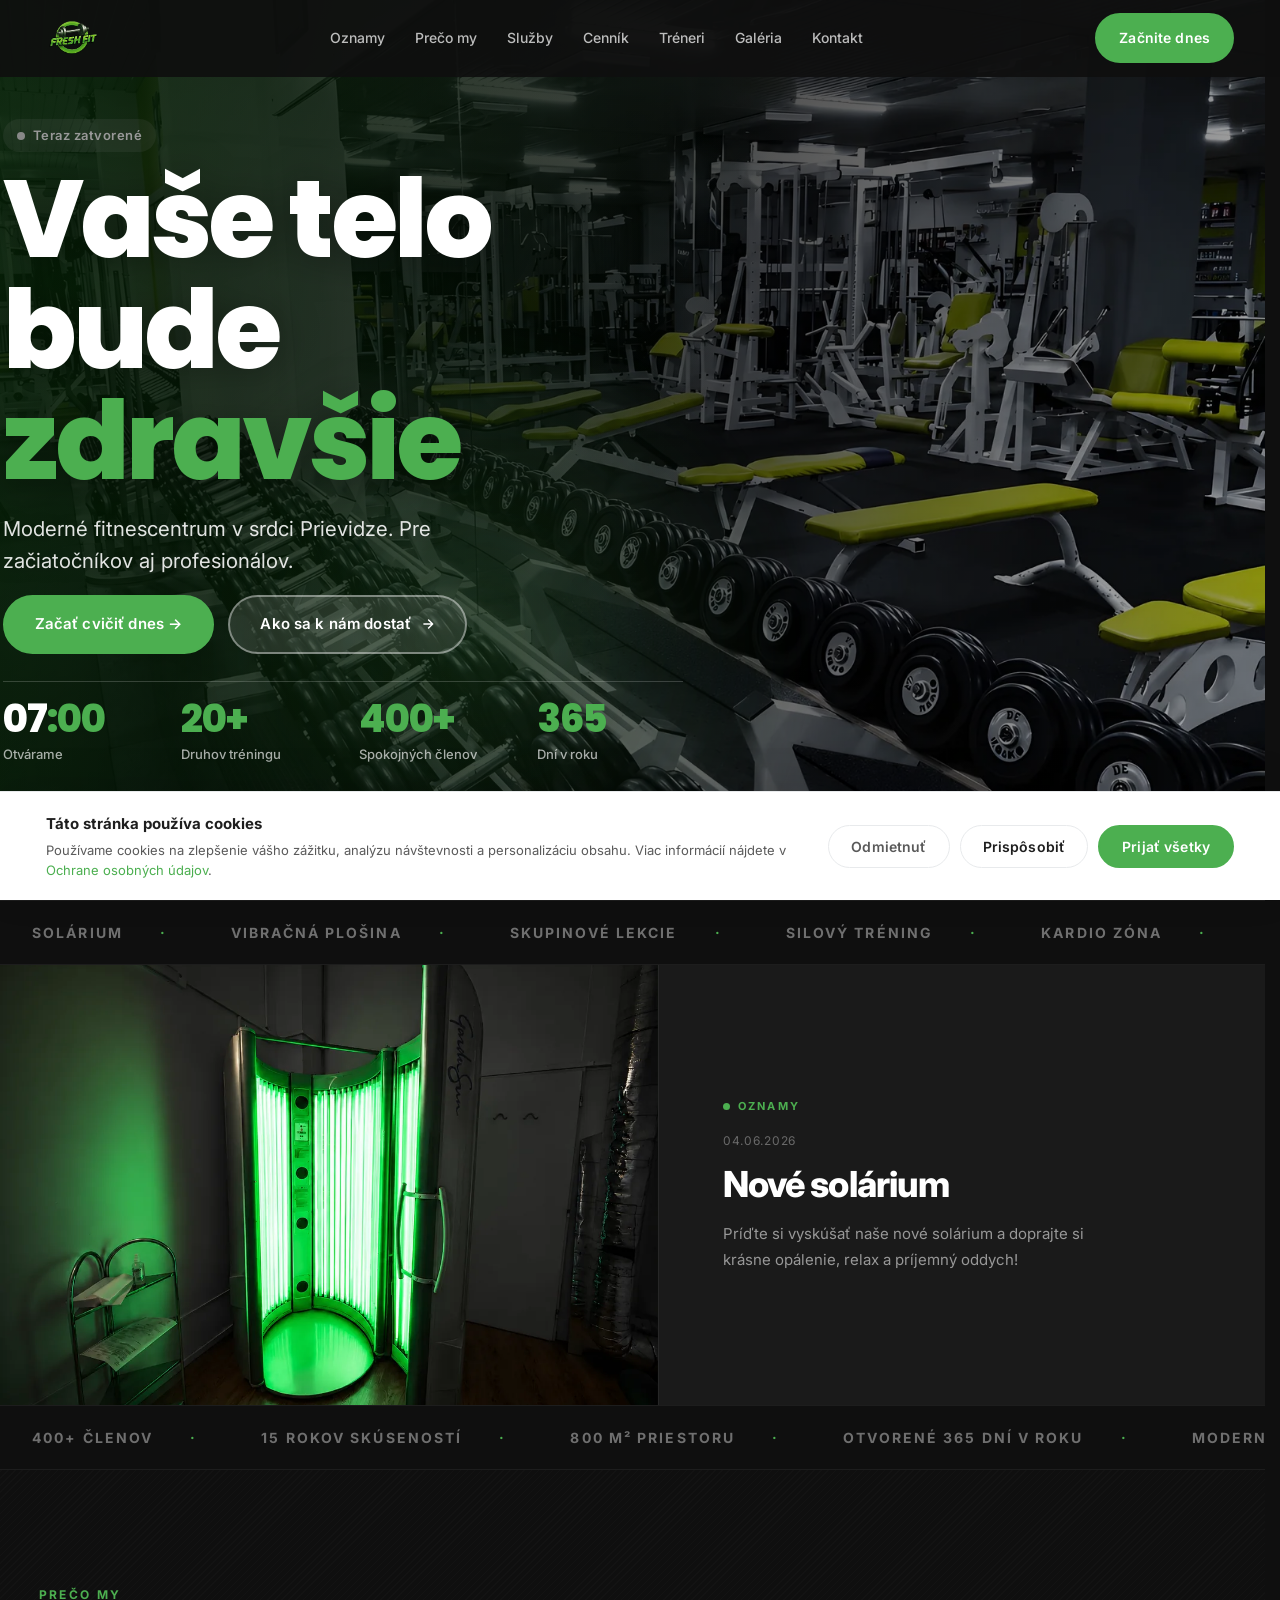
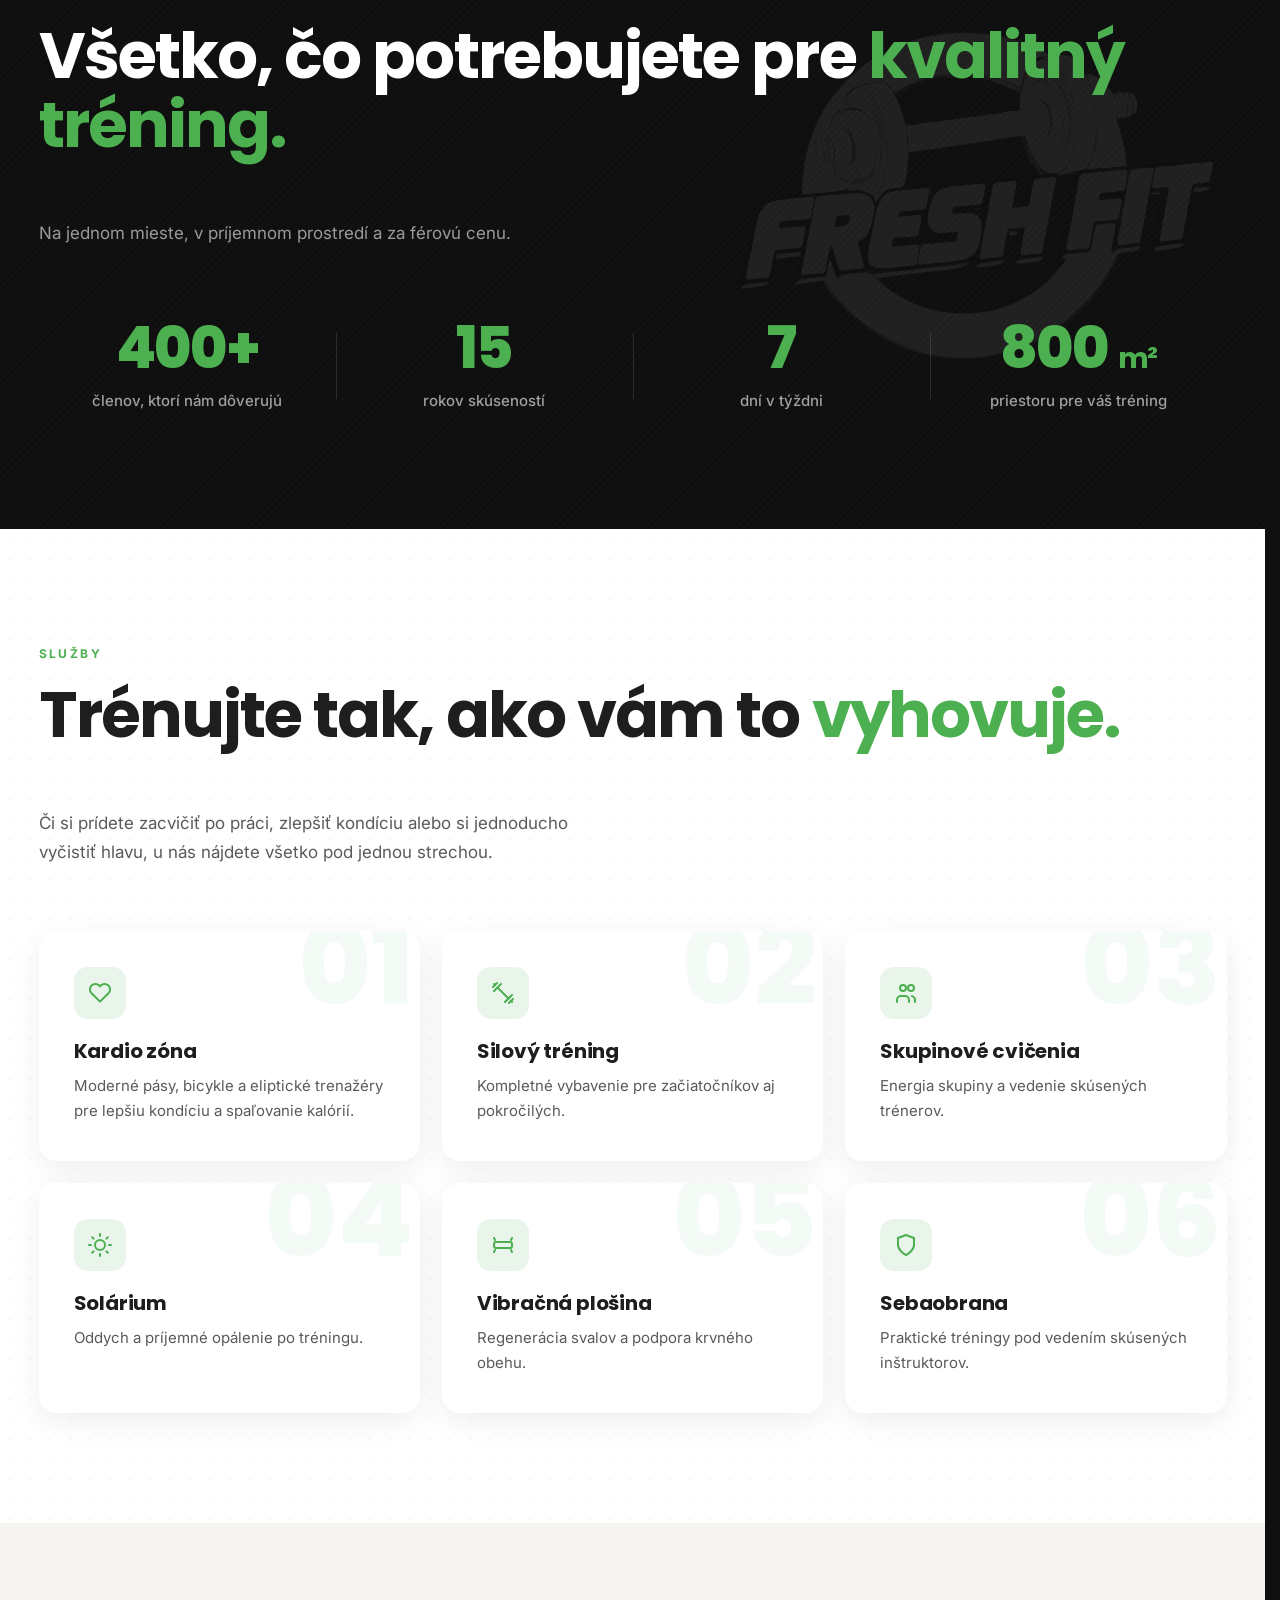
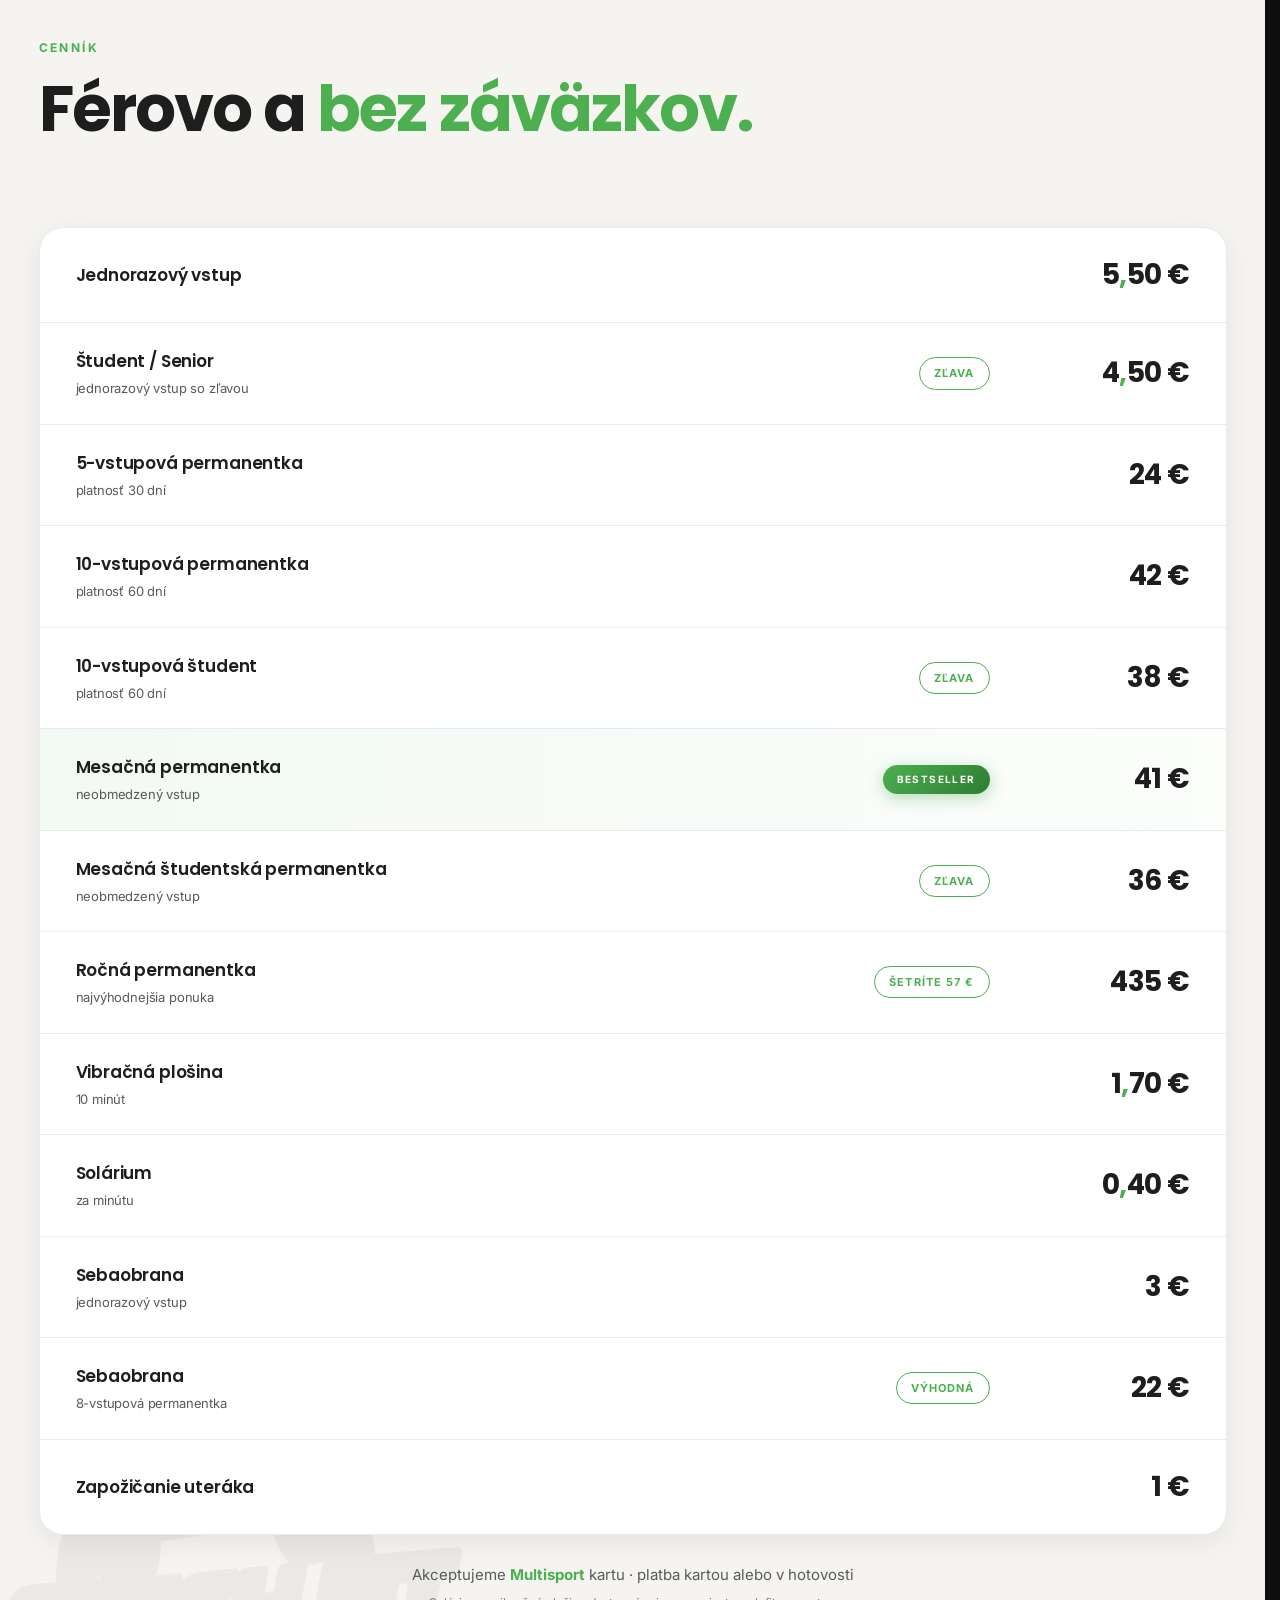
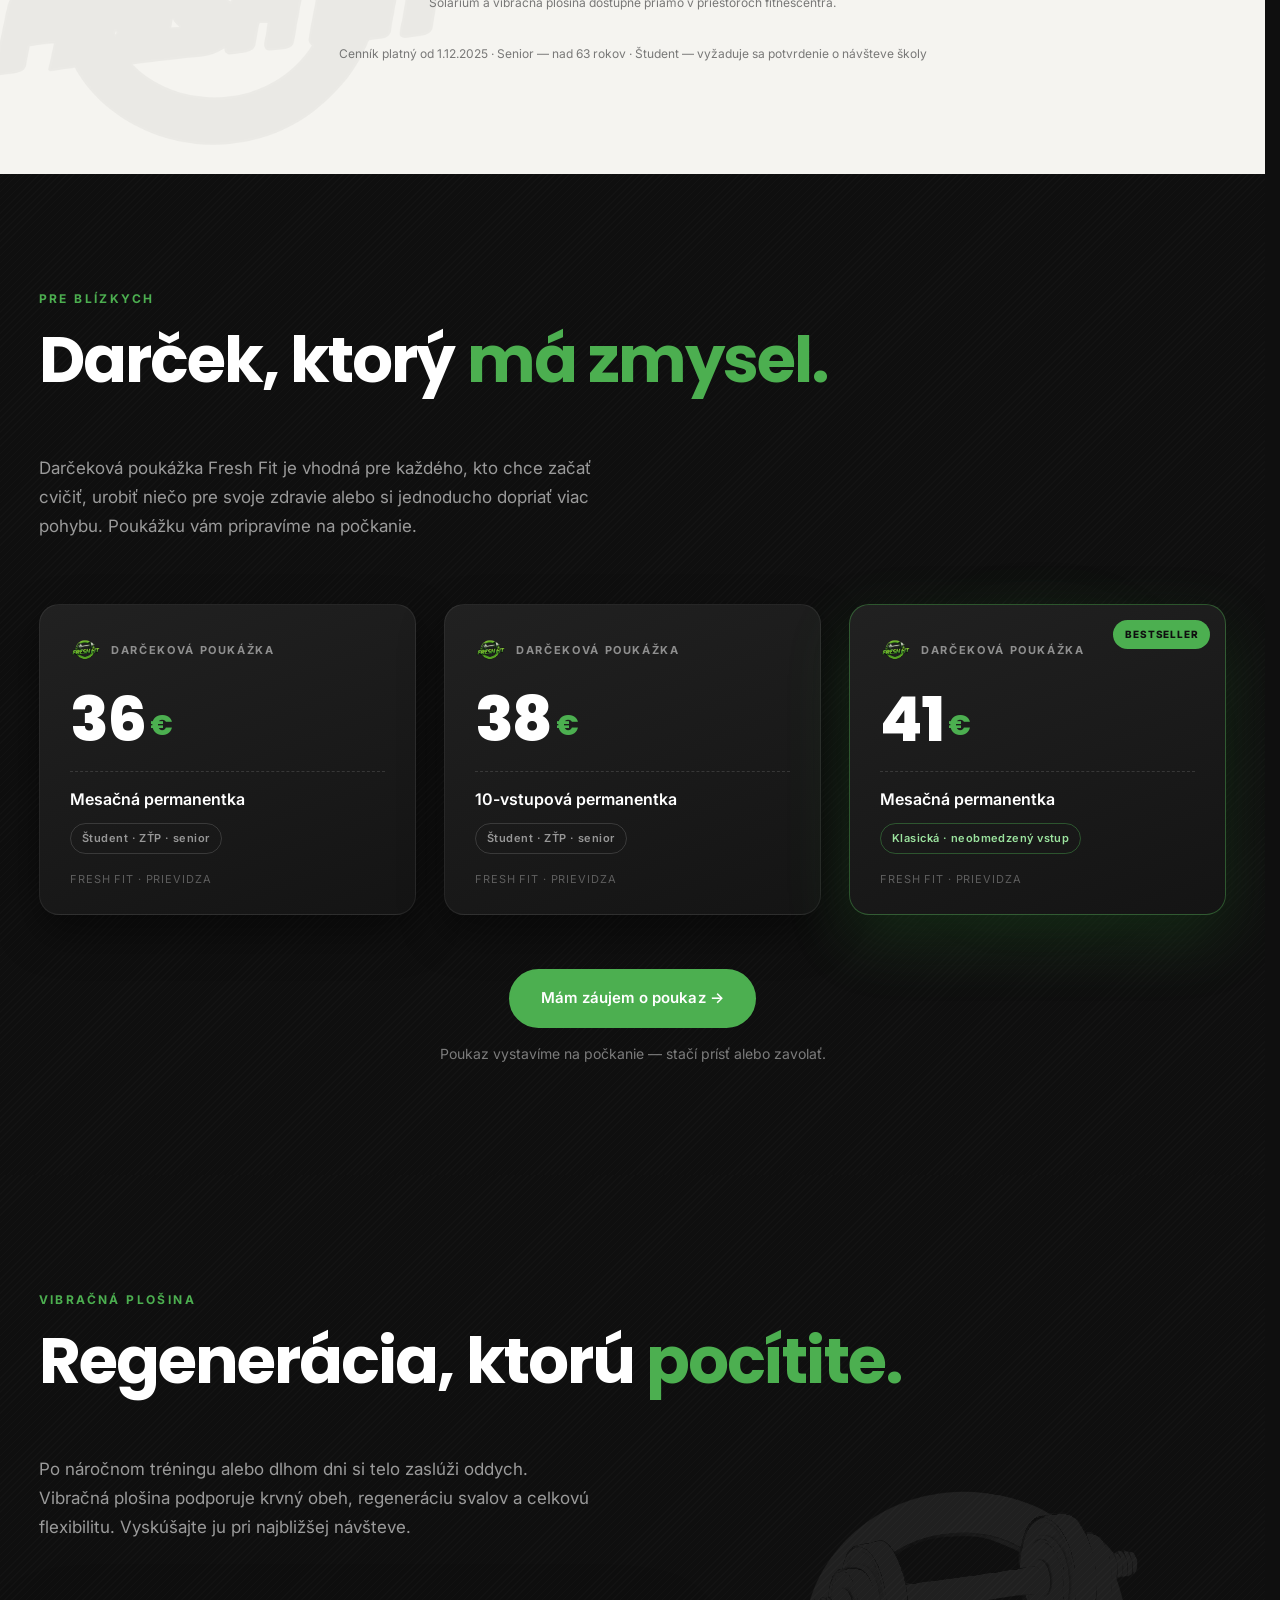
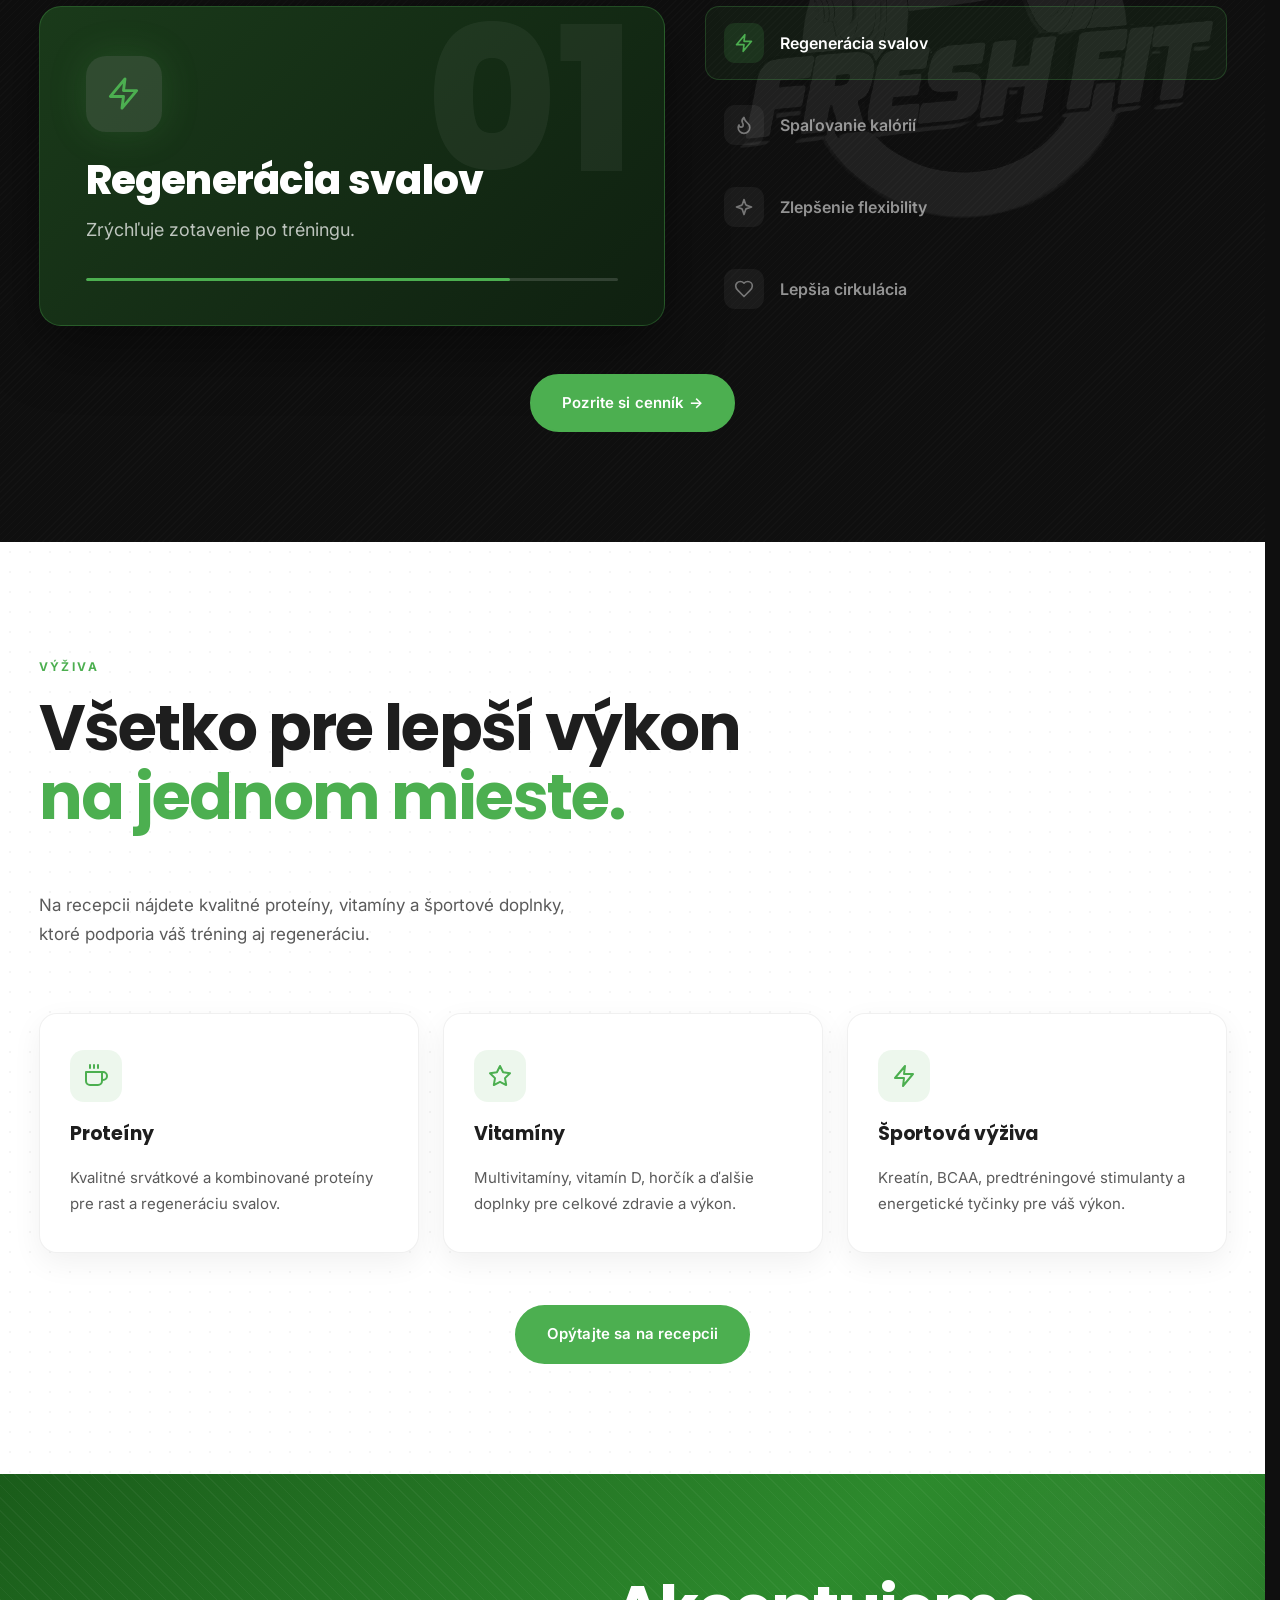
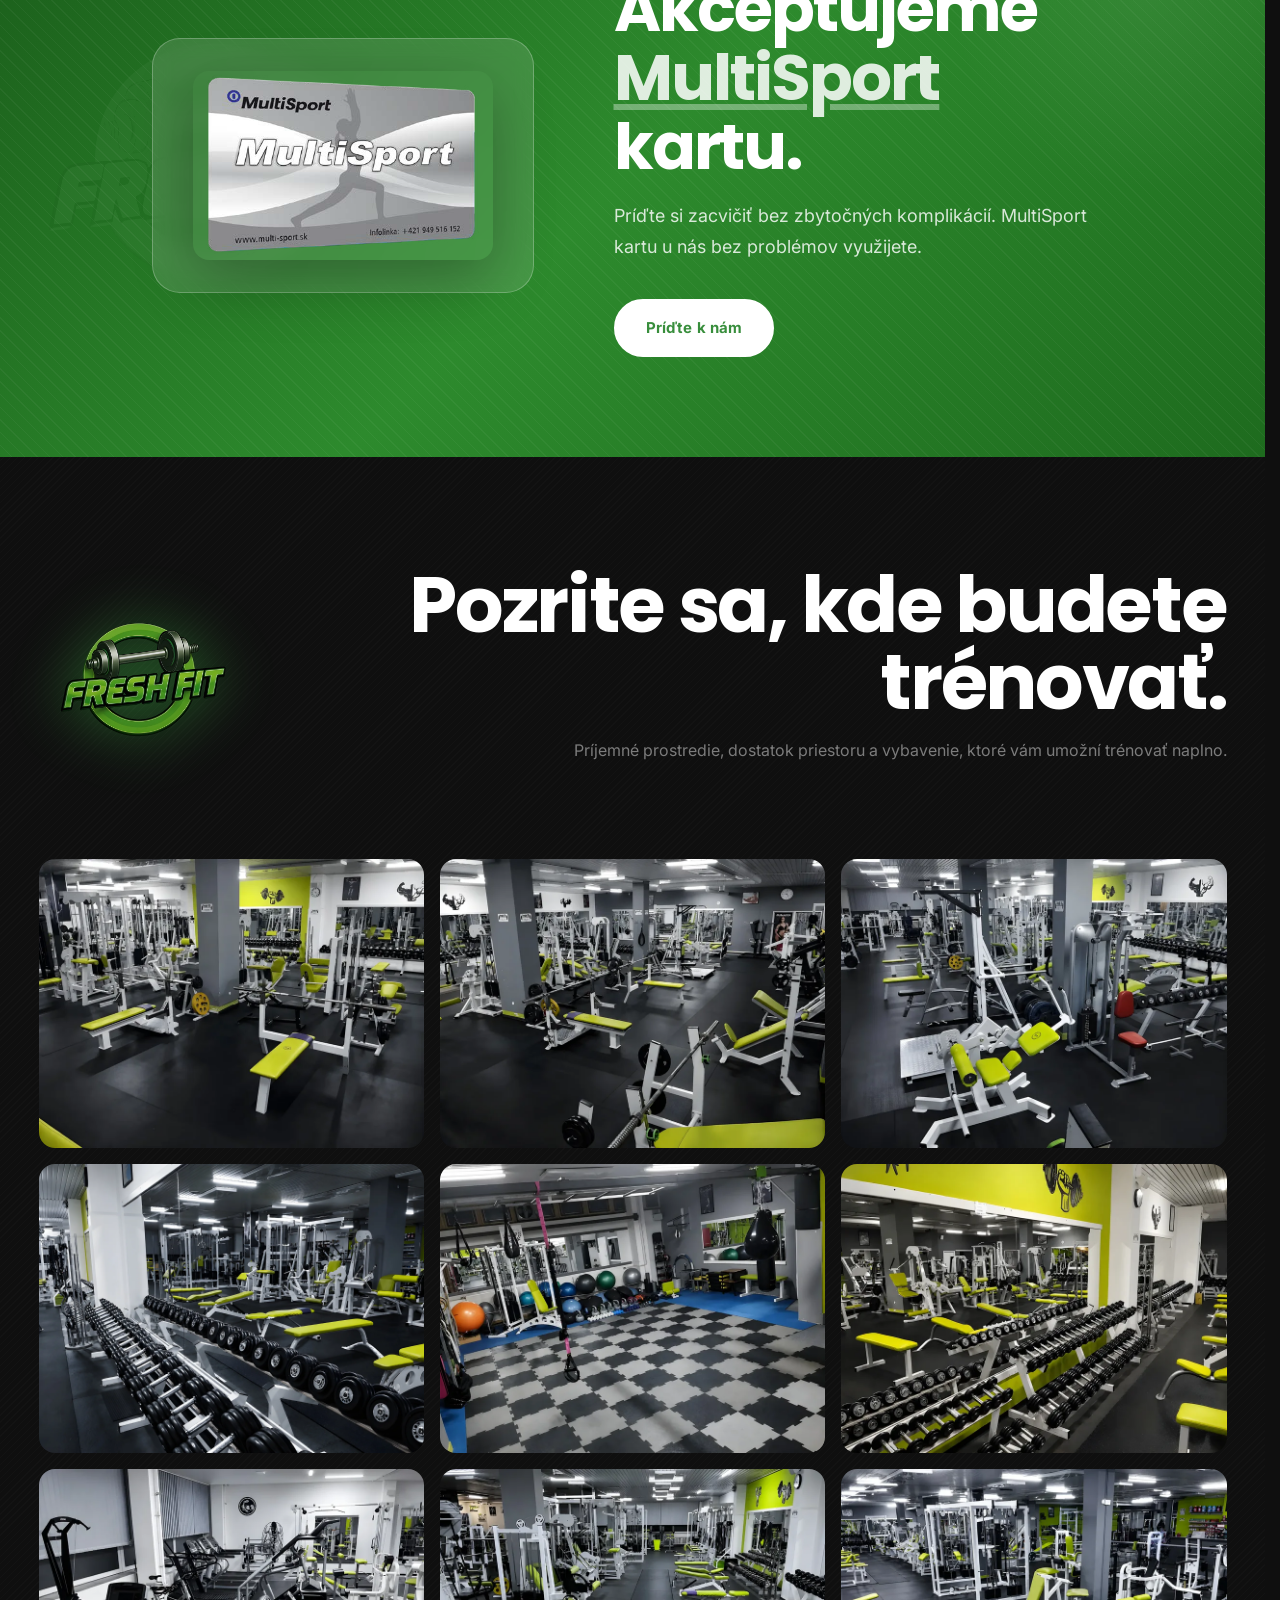
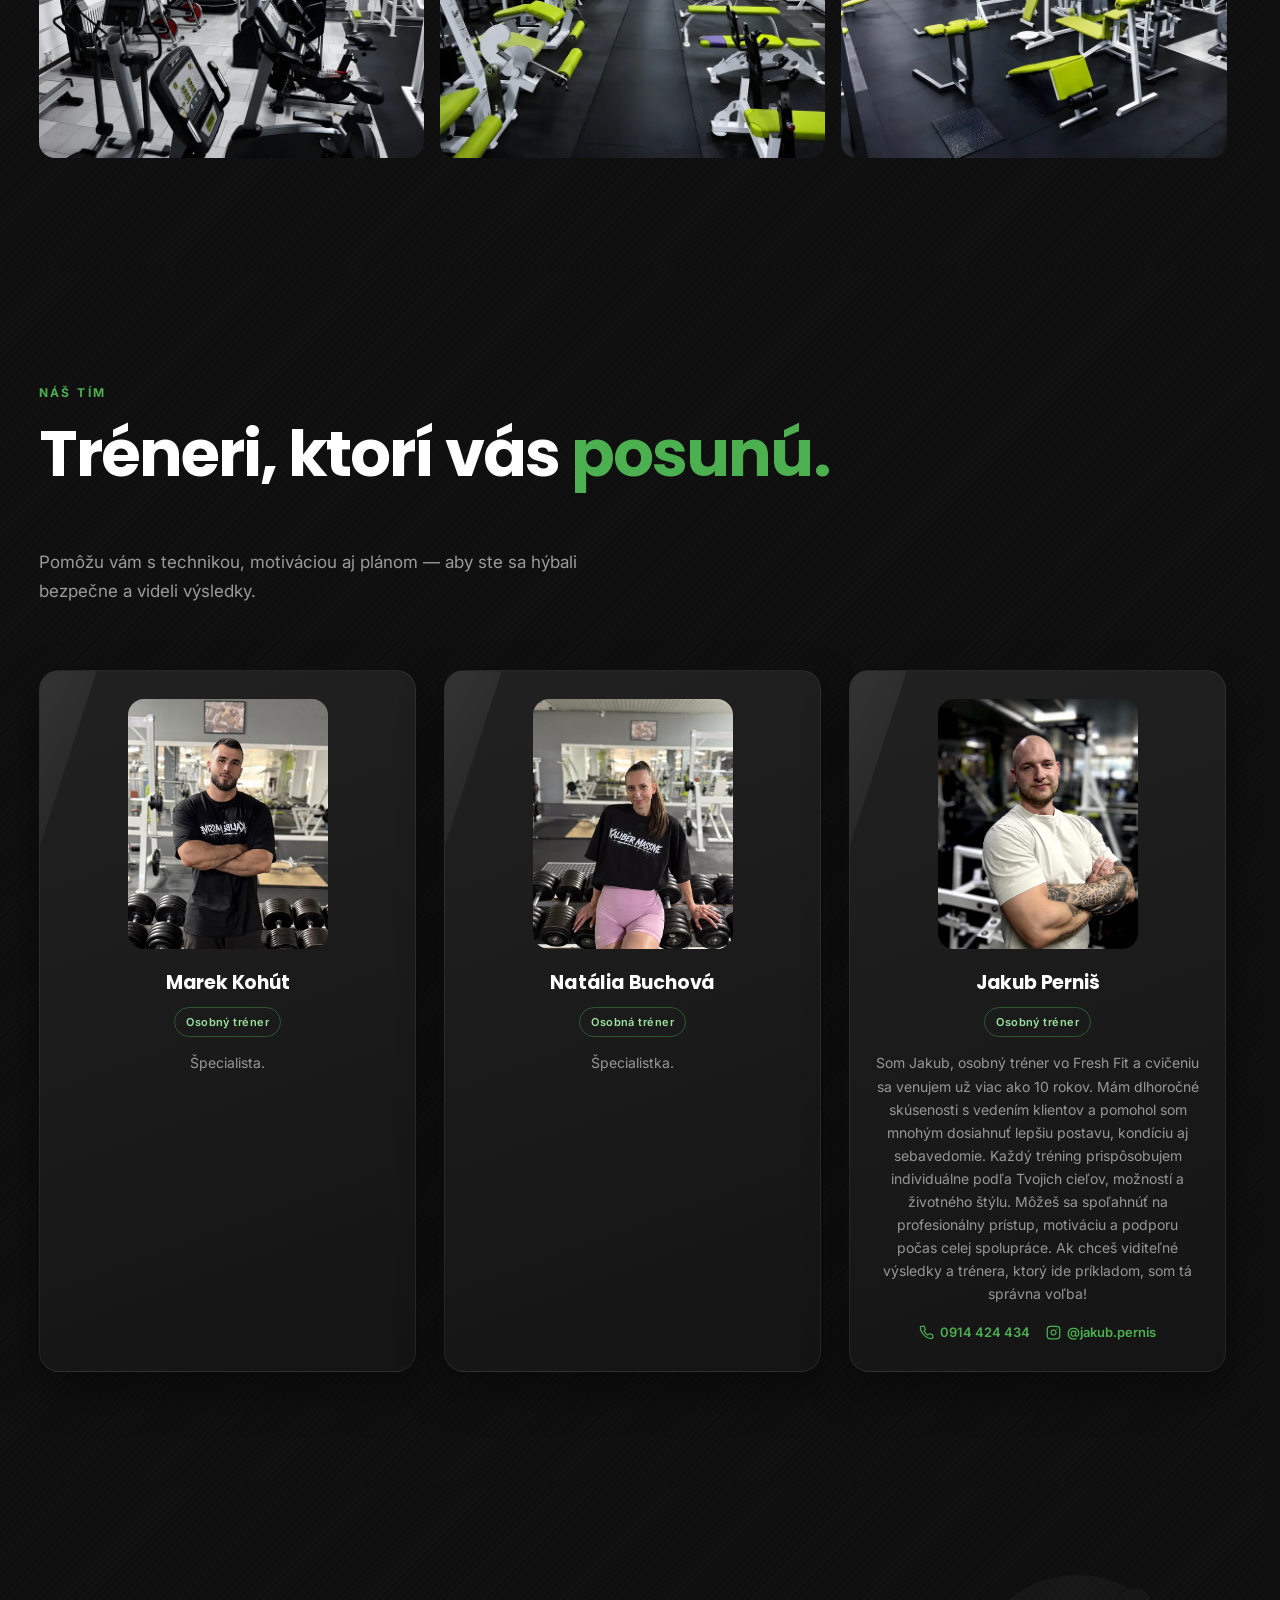
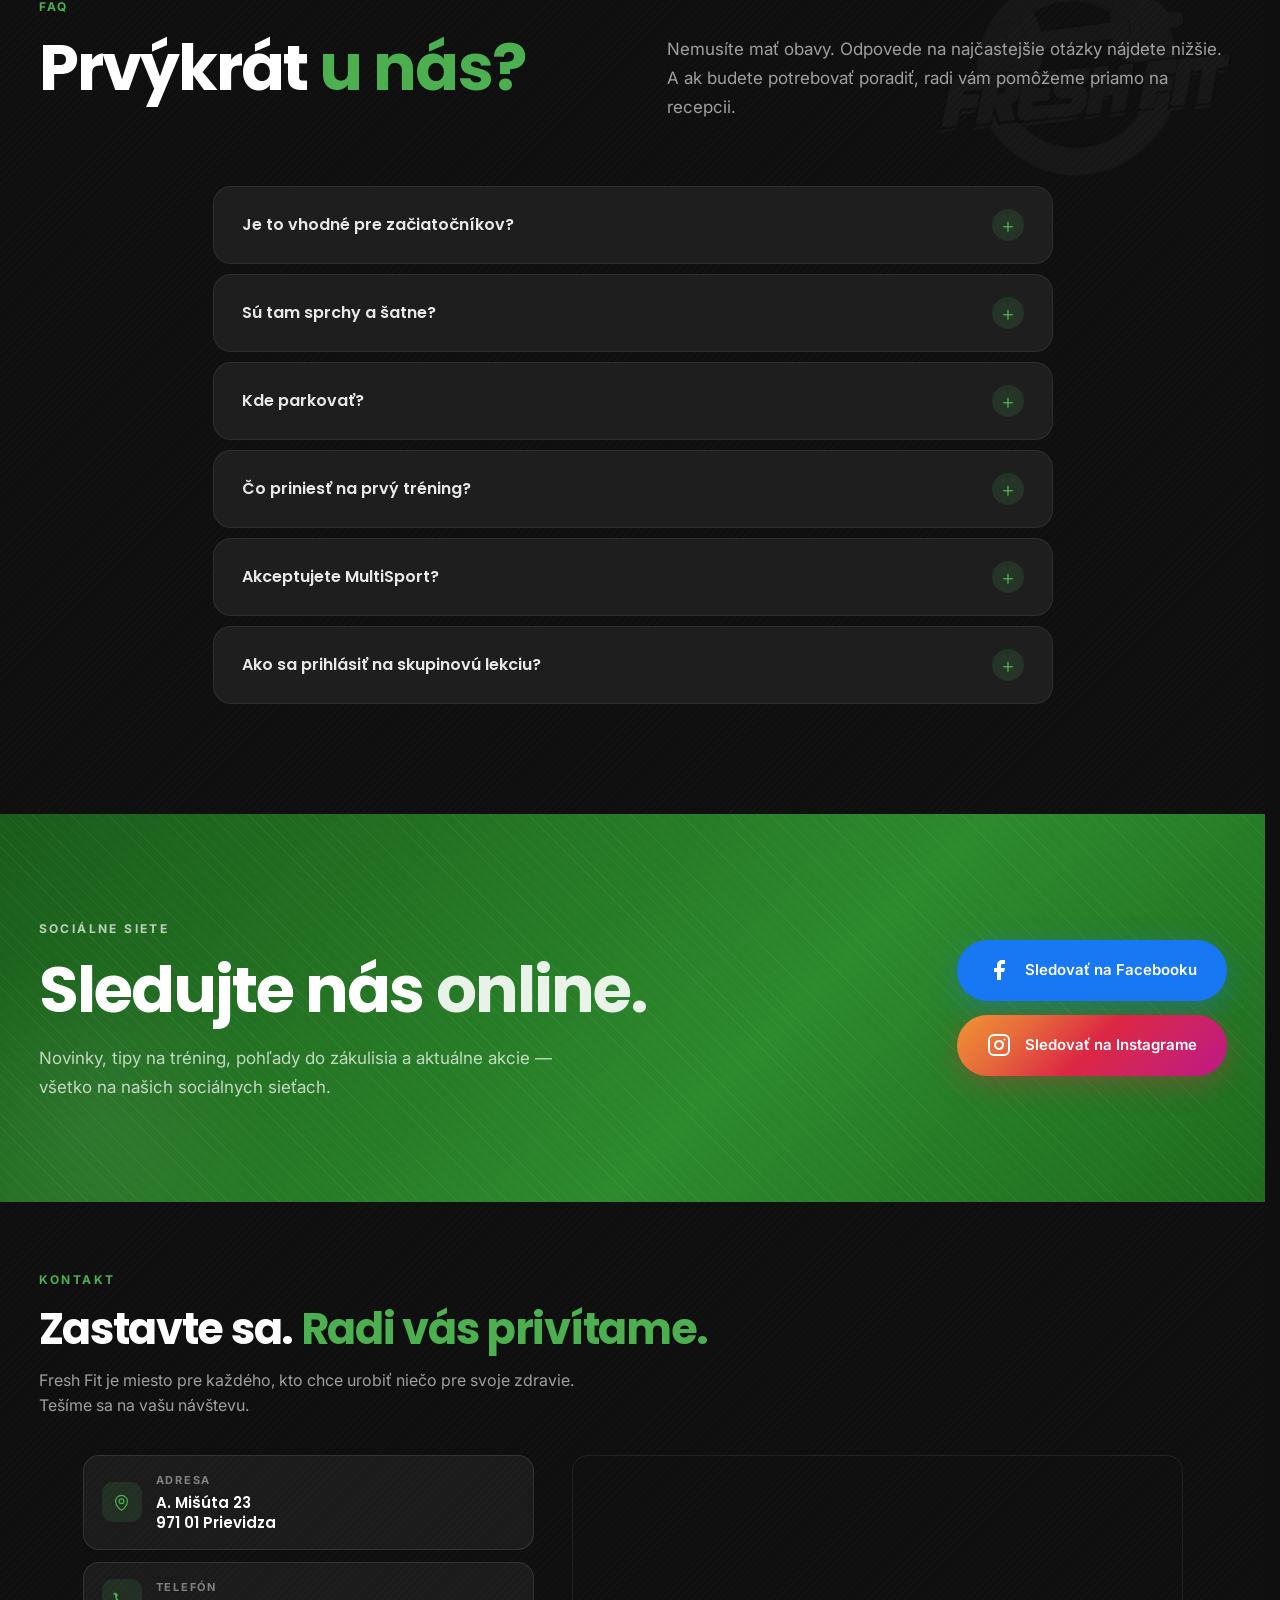
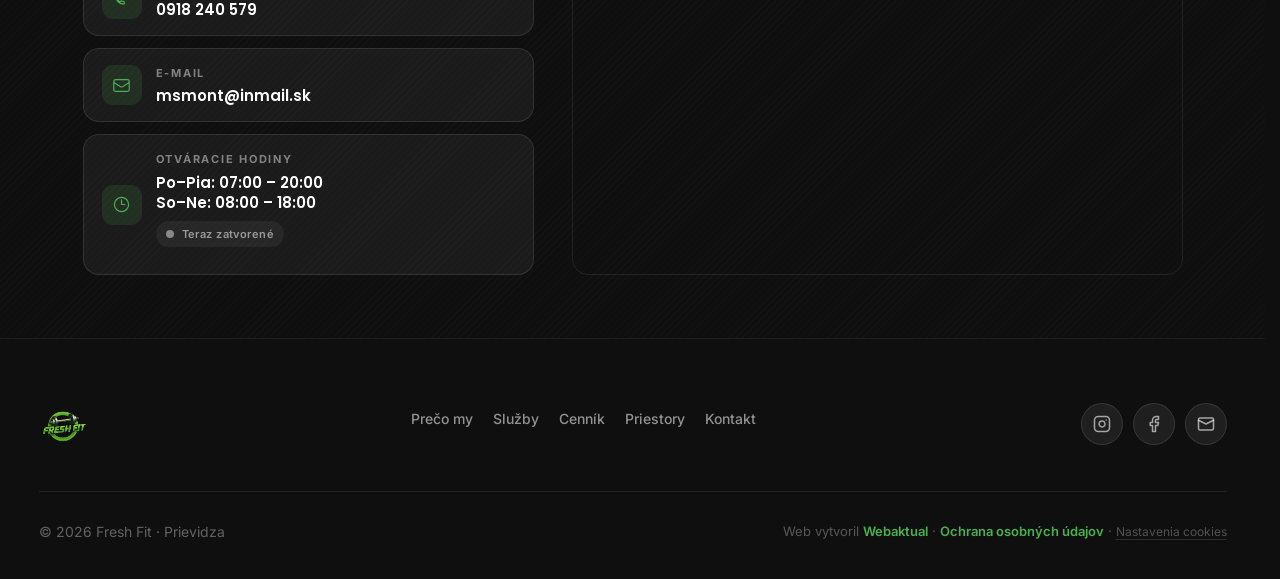
==== commit 524ca397: "Navbar: Treneri namiesto Priestory (podmienene z CMS) + fix horizontalneho skoku po intre - scrollba" ====
--- a/index.html
+++ b/index.html
@@ -146,11 +146,12 @@
       <img src="freshfit-logo.webp" alt="Fresh Fit" class="logo-img logo-img-nav" />
     </a>
     <ul class="nav-menu" id="navMenu">
-      <li><a href="#oznam" id="nav-oznam">Oznamy</a></li>
+      <!-- Oznamy a Tréneri: skryté, kým CMS loader nepotvrdí obsah (sekcie sú defaultne display:none) -->
+      <li style="display:none"><a href="#oznam" id="nav-oznam">Oznamy</a></li>
       <li><a href="#why">Prečo my</a></li>
       <li><a href="#services">Služby</a></li>
       <li><a href="#pricing">Cenník</a></li>
-      <li><a href="#priestory">Priestory</a></li>
+      <li style="display:none"><a href="#treneri" id="nav-treneri">Tréneri</a></li>
       <li><a href="/galeria">Galéria</a></li>
       <li><a href="#contact">Kontakt</a></li>
     </ul>
@@ -1202,6 +1203,8 @@
         }
       }
       if(s) s.style.display = '';
+      var navOz = document.getElementById('nav-oznam');
+      if(navOz && navOz.parentElement) navOz.parentElement.style.display = '';
       // Reveal animácia — fix race condition:
       // 1) vynútiť reflow v skrytom stave, 2) počkať 2 snímky nech sa
       // skrytý stav vykreslí, 3) až potom pripnúť observer → CSS transition
@@ -1472,7 +1475,12 @@
   }
   fetch('/data/treneri.json?v=' + Date.now(), { cache: 'no-store' }).then(function(r){ return r.ok ? r.json() : null; })
     .then(function(d){
-      if (d && d.treneri && d.treneri.length) { section.style.display = ''; render(d.treneri); }
+      if (d && d.treneri && d.treneri.length) {
+        section.style.display = '';
+        var navTr = document.getElementById('nav-treneri');
+        if (navTr && navTr.parentElement) navTr.parentElement.style.display = '';
+        render(d.treneri);
+      }
     })
     .catch(function(){});
 })();
--- a/styles.css
+++ b/styles.css
@@ -62,6 +62,9 @@
 html {
   overflow-x: hidden;
   background-color: #0f0f0f; /* okamžite tmavé pozadie — bez bieleho prebliknutia */
+  /* rezervuj miesto pre scrollbar natrvalo — overflow:hidden počas intra inak mení šírku
+     viewportu (Windows) a obsah po odomknutí scrollu poskočí doľava */
+  scrollbar-gutter: stable;
 }
 body {
   font-family: 'Inter', system-ui, -apple-system, sans-serif;
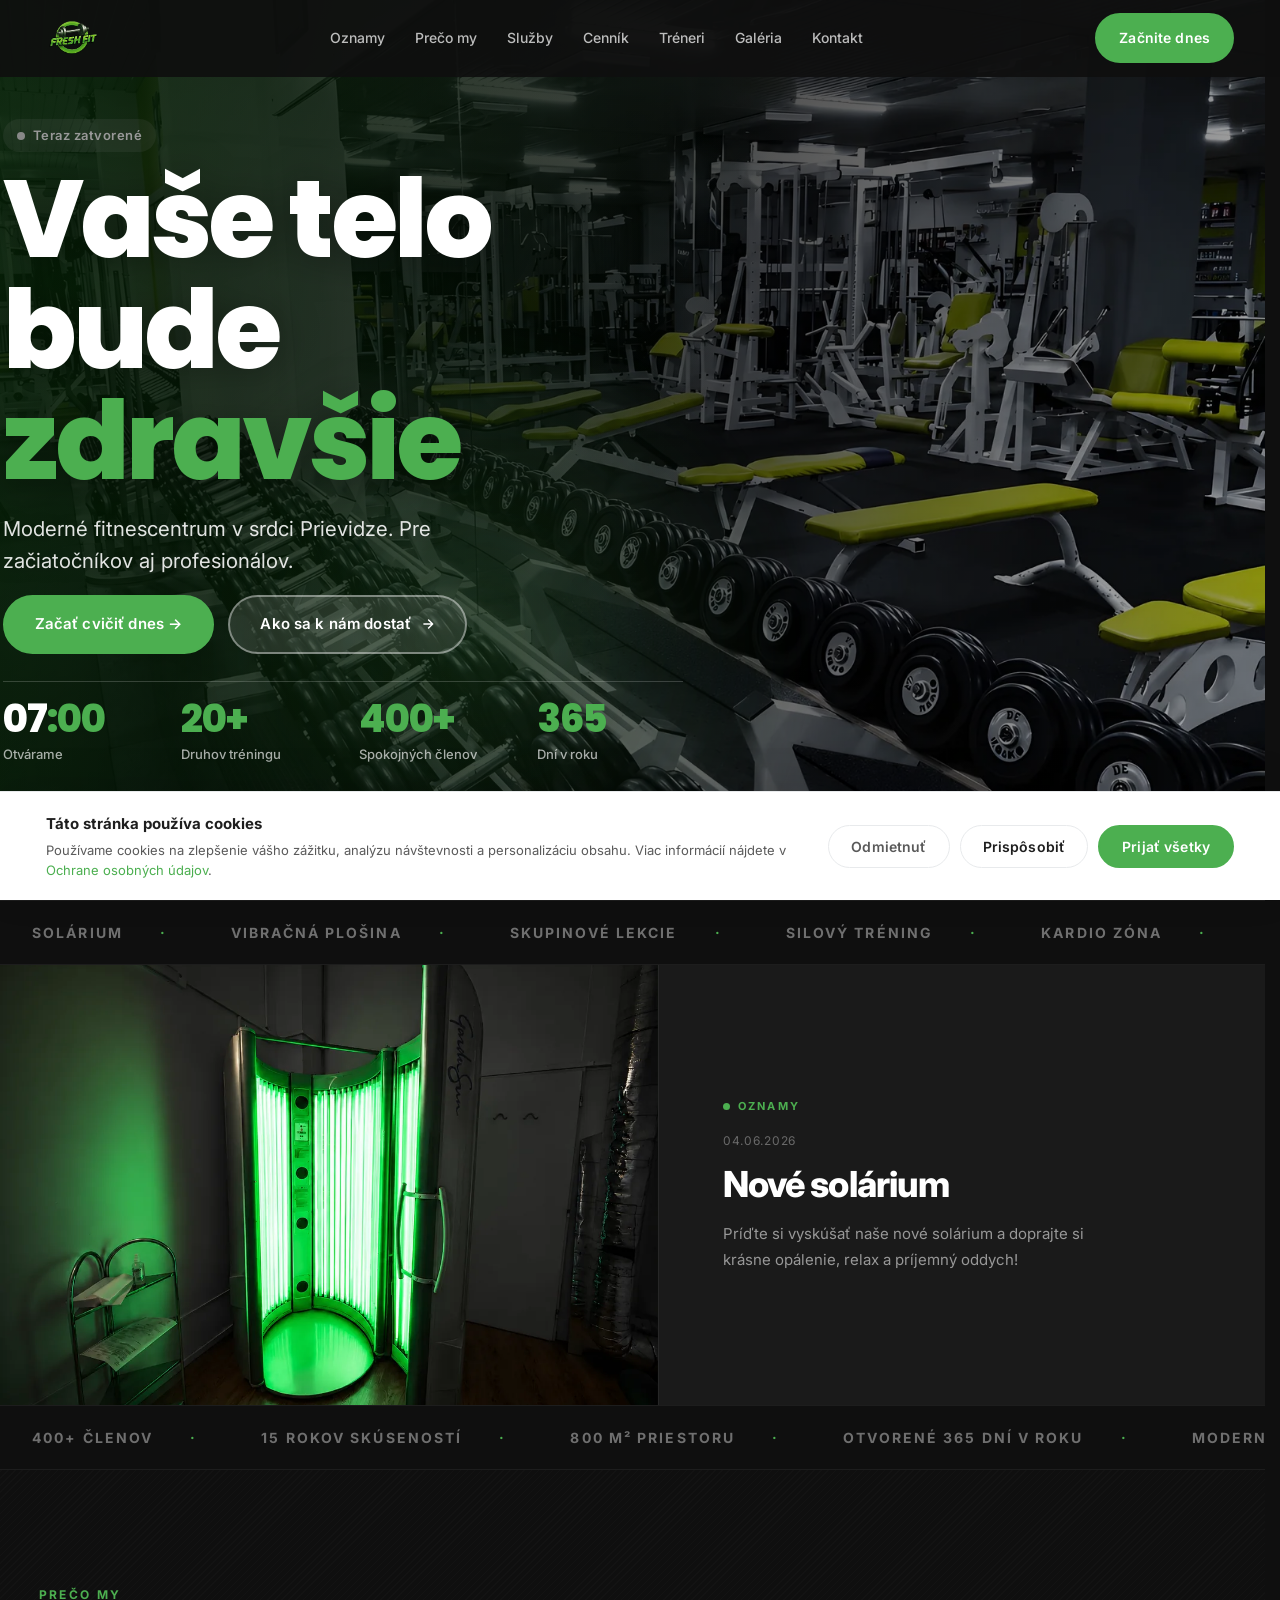
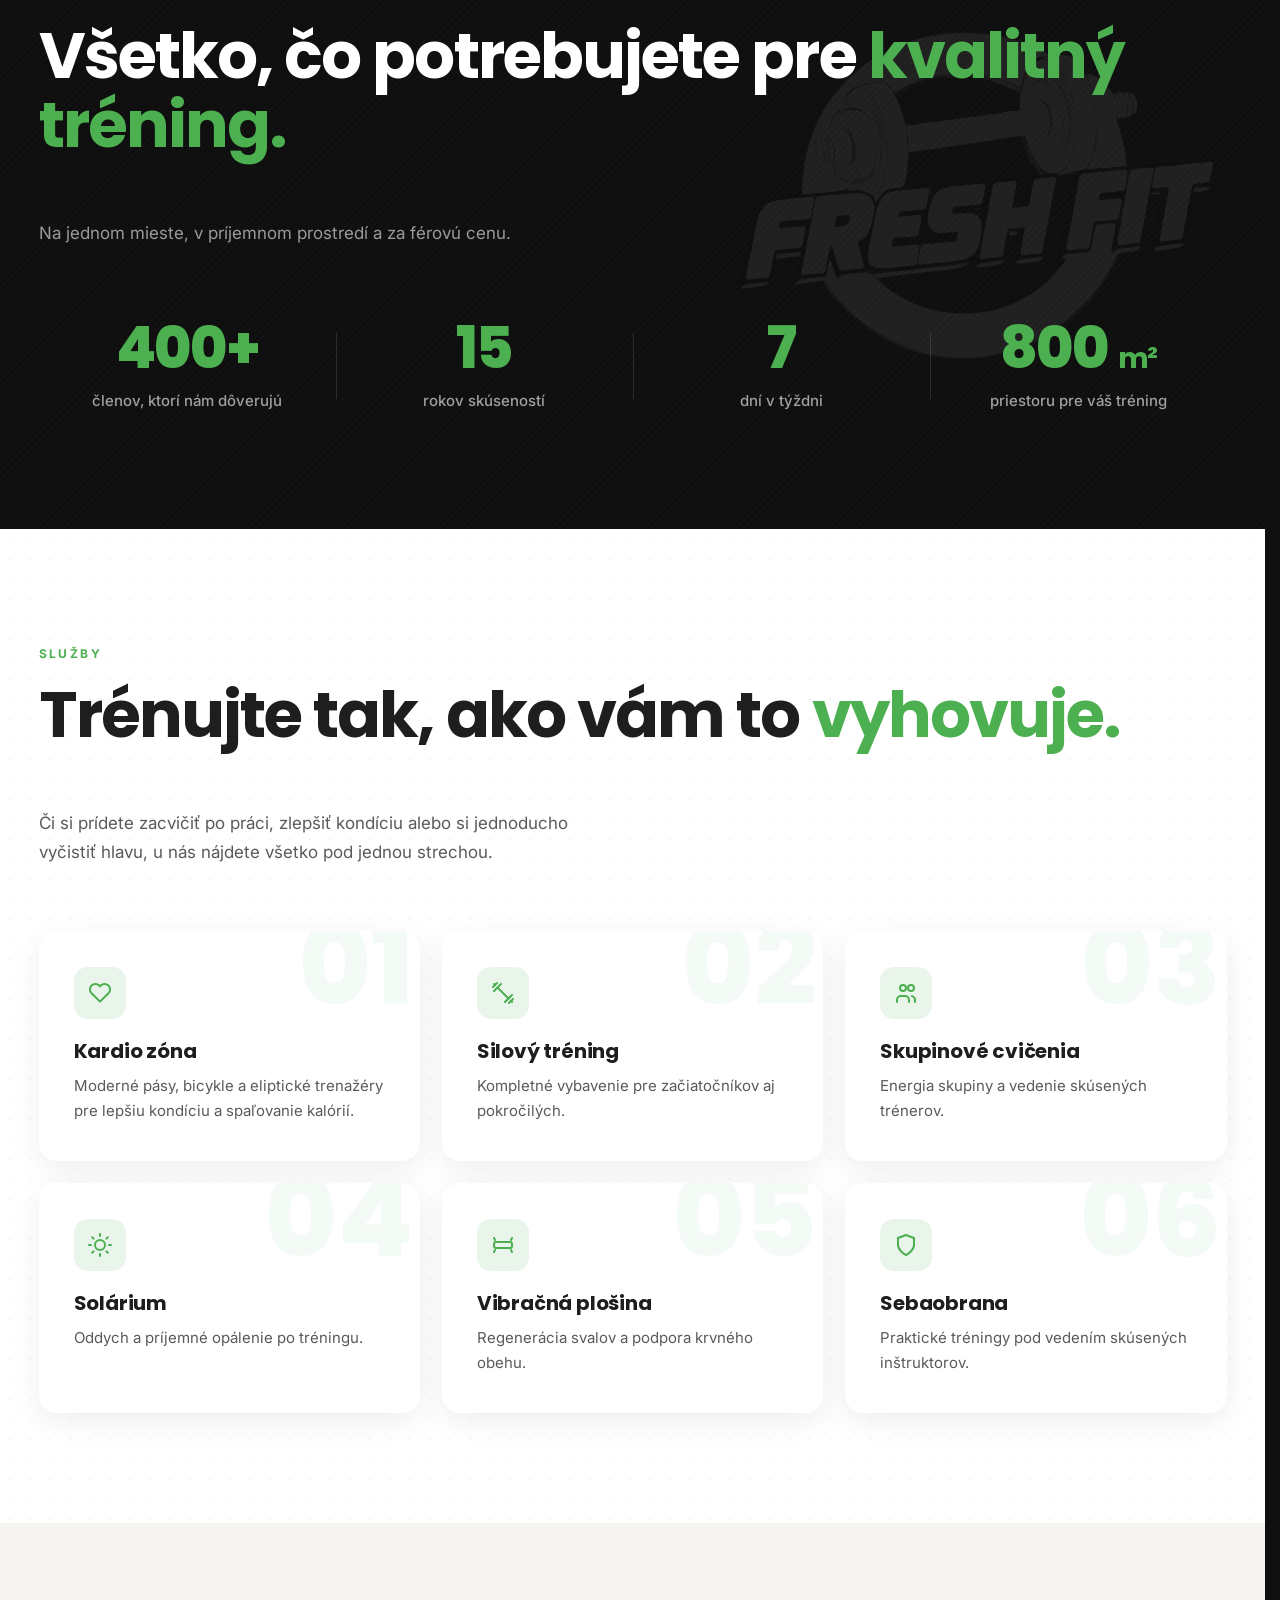
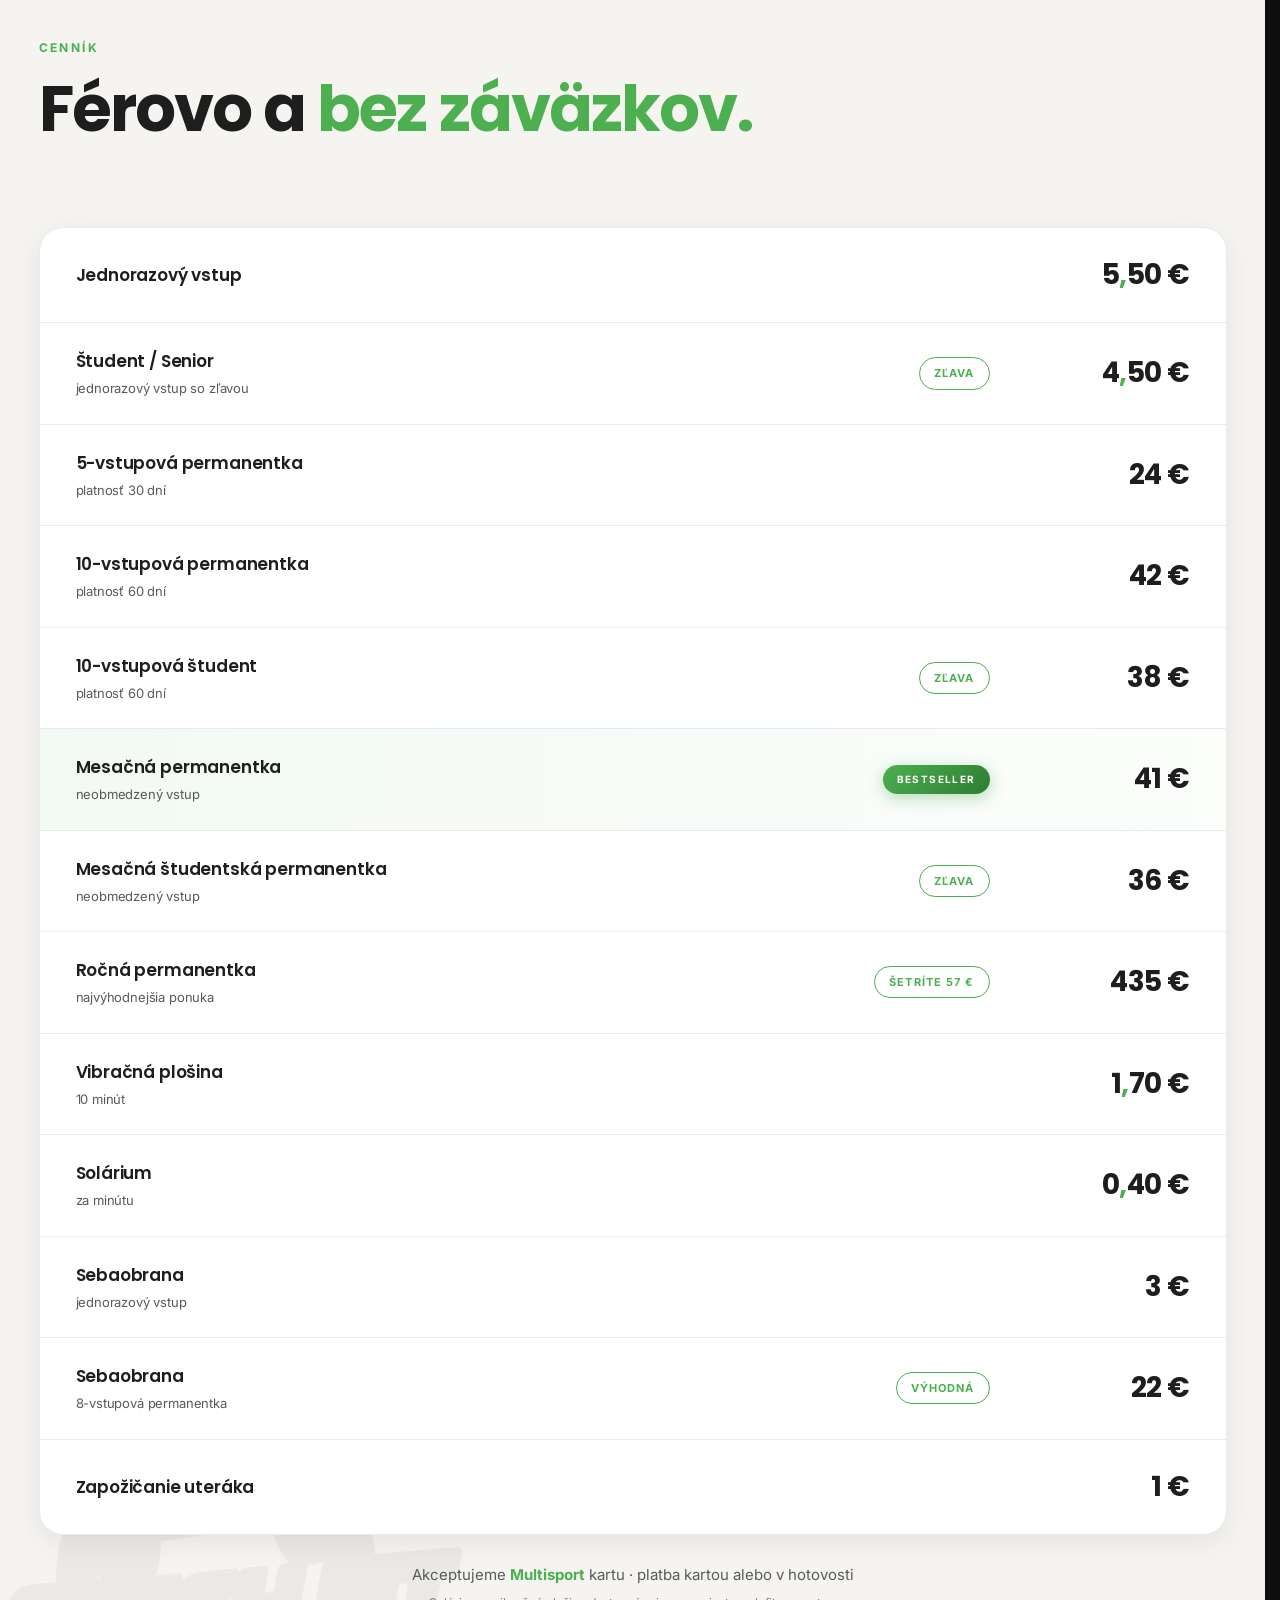
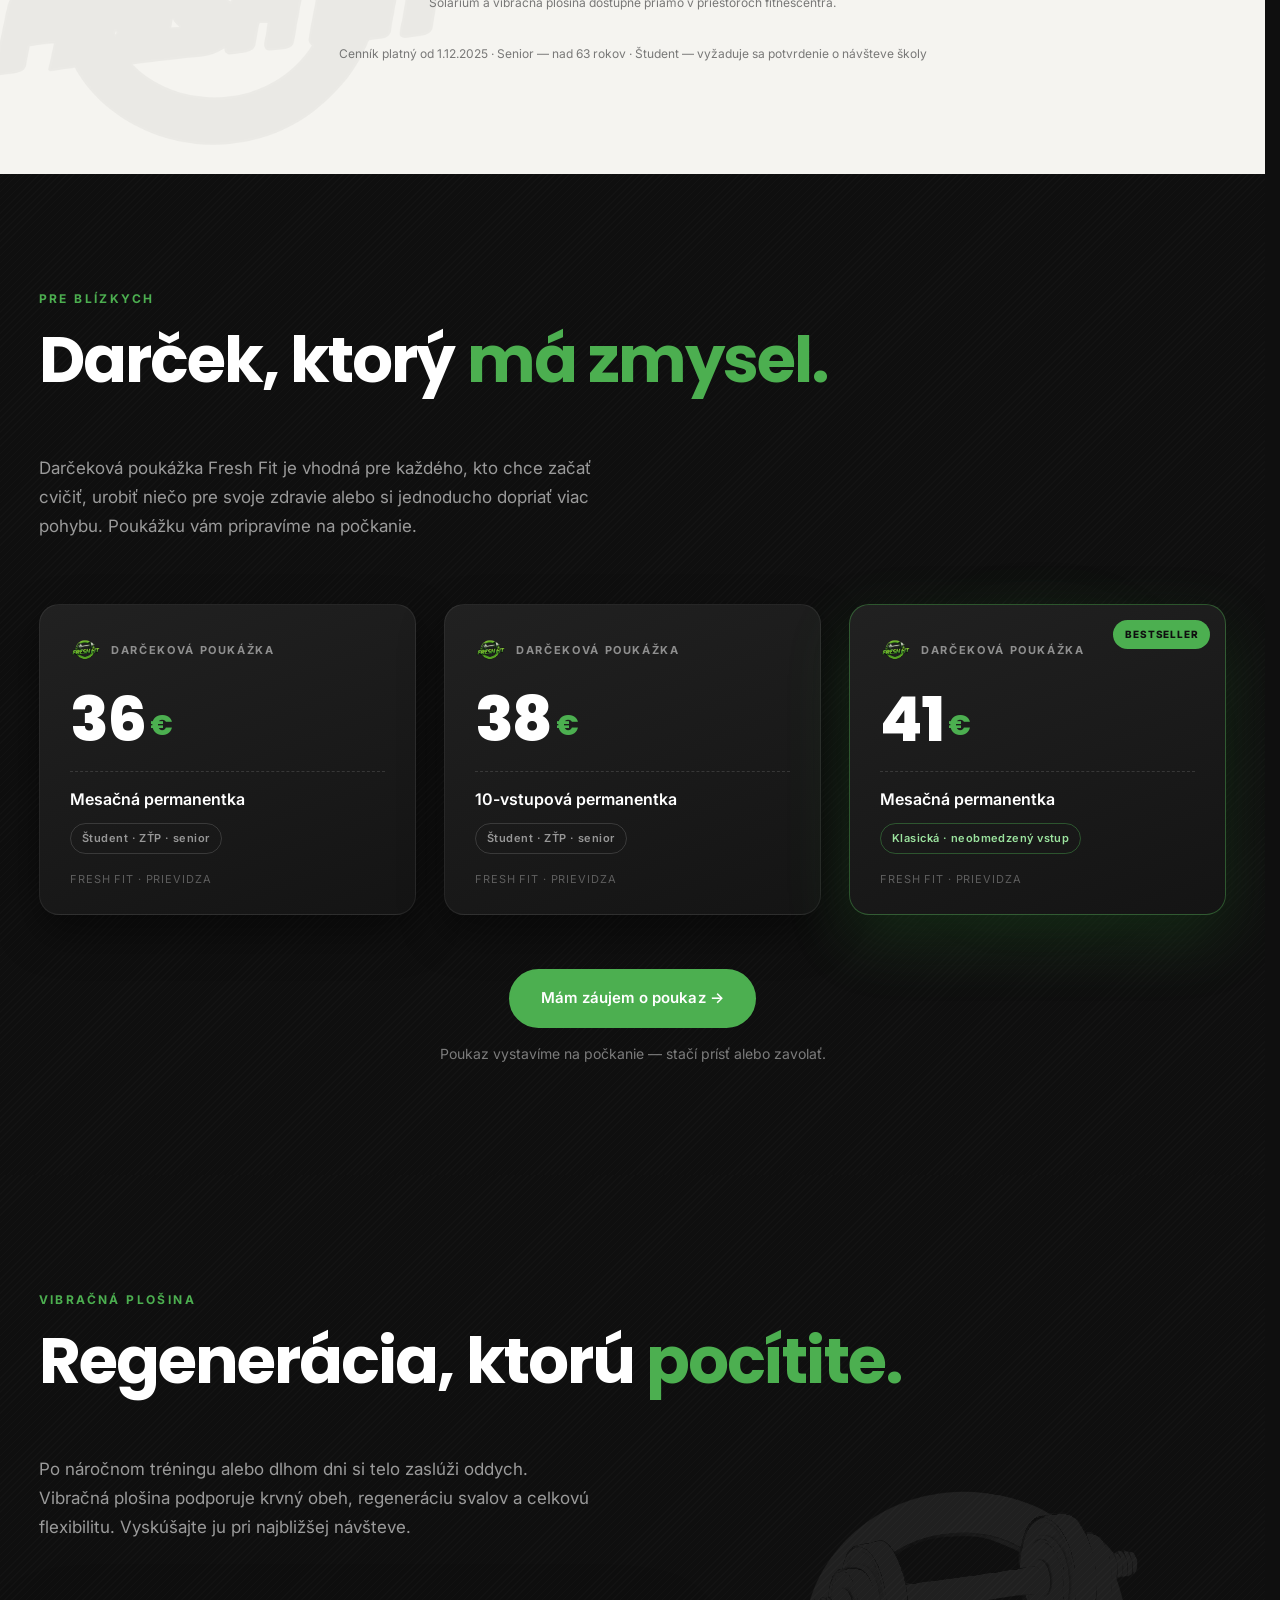
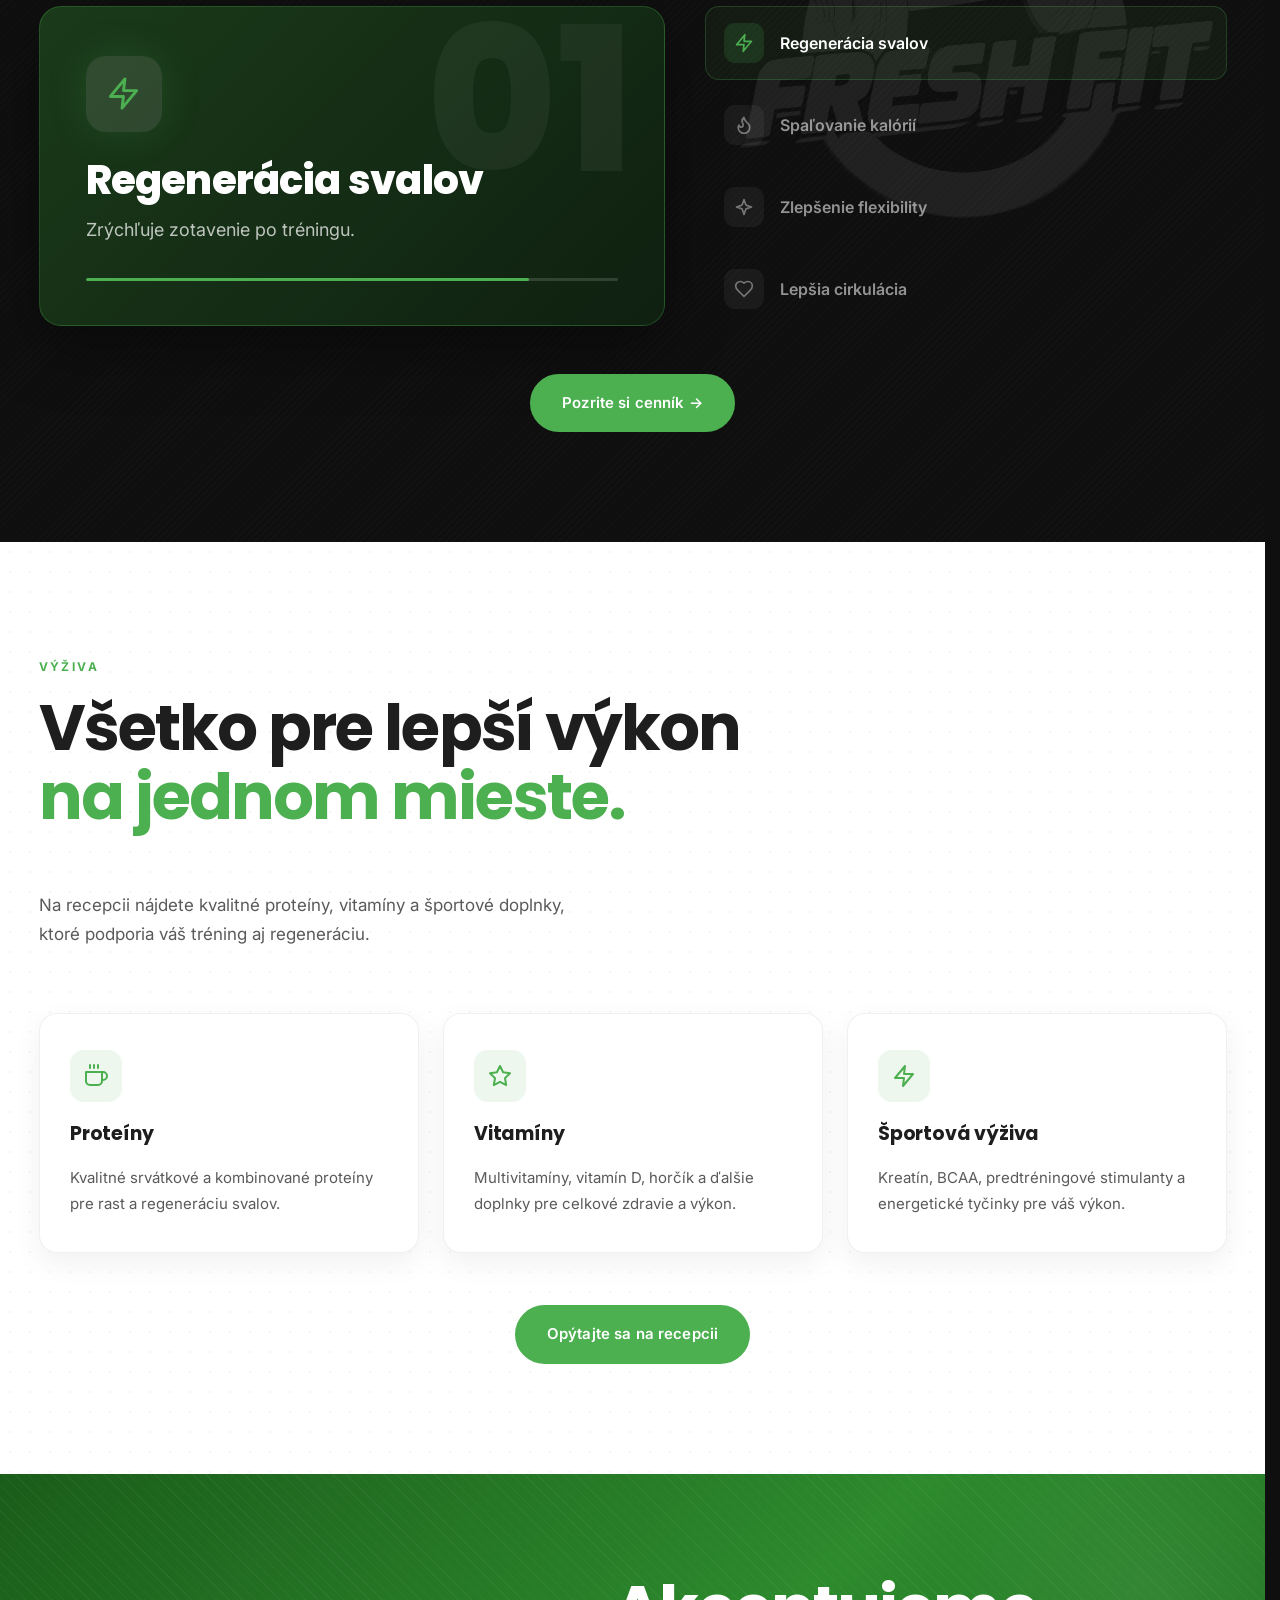
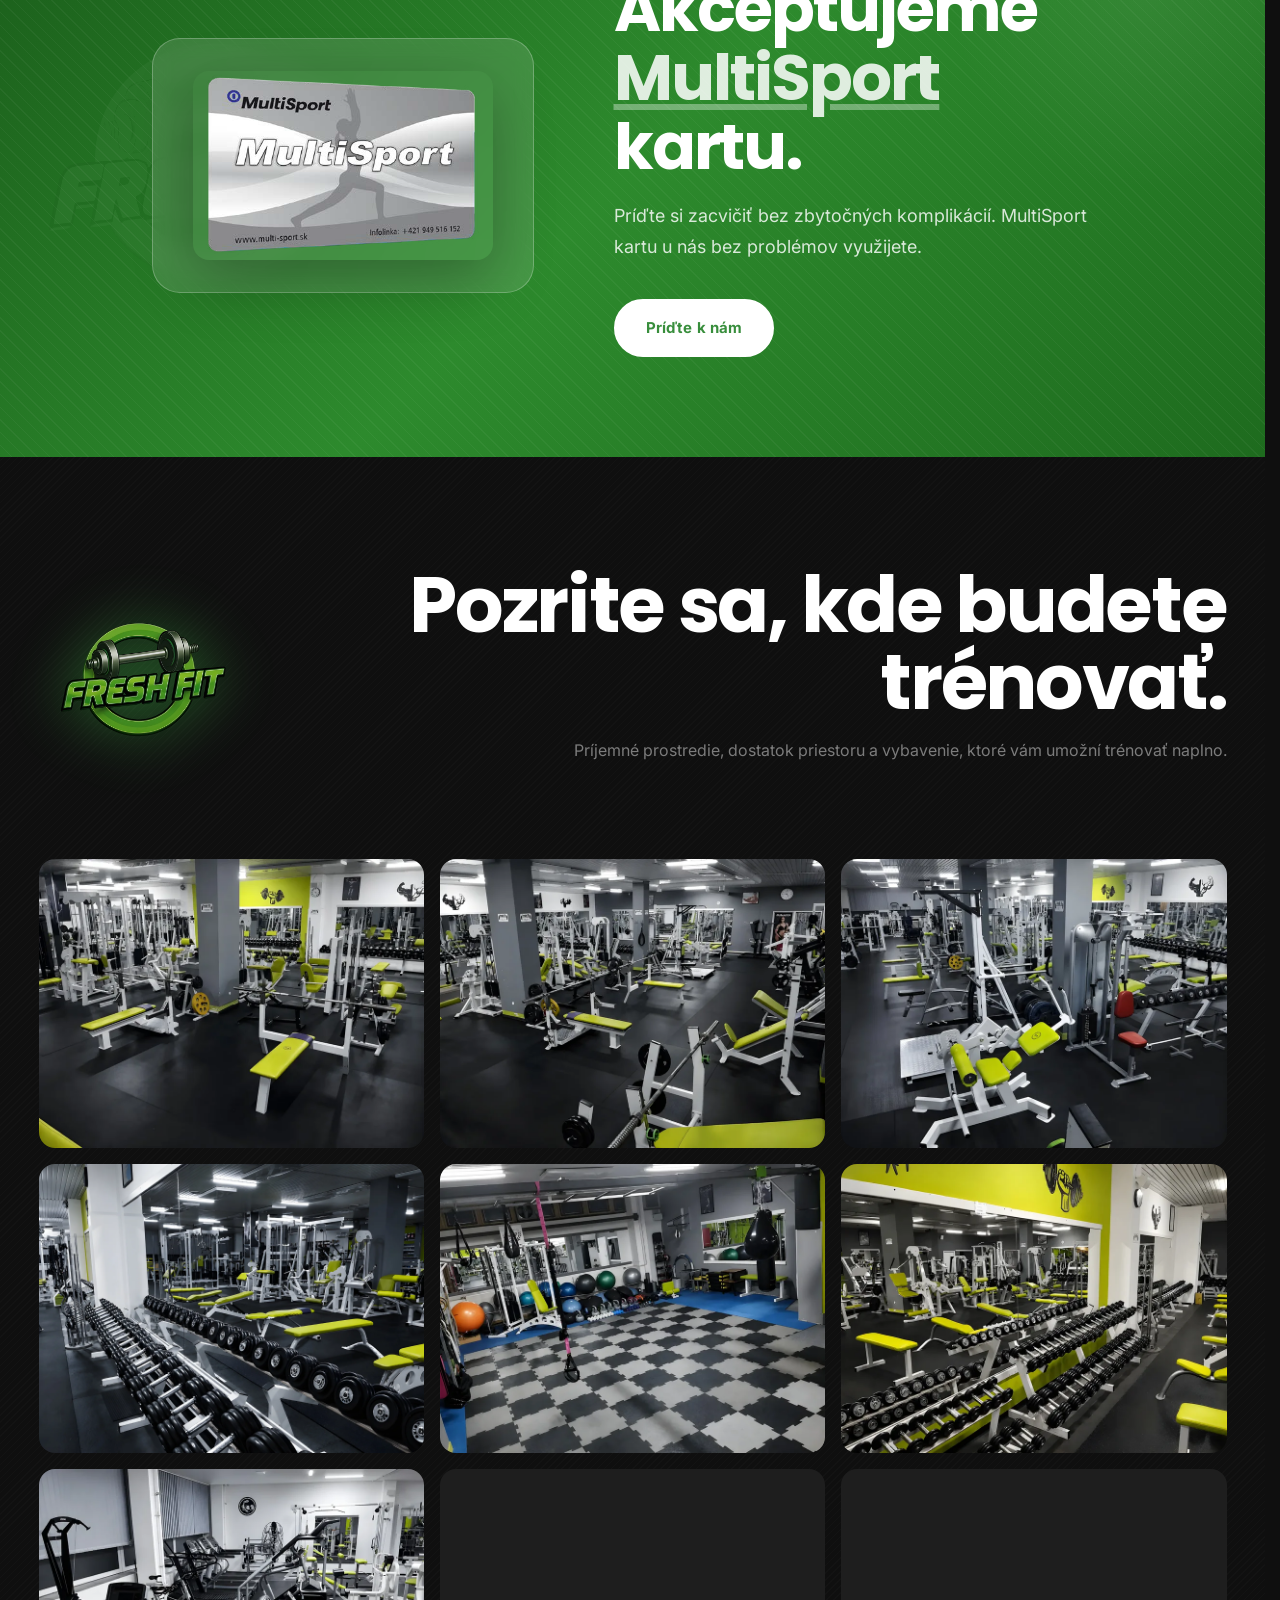
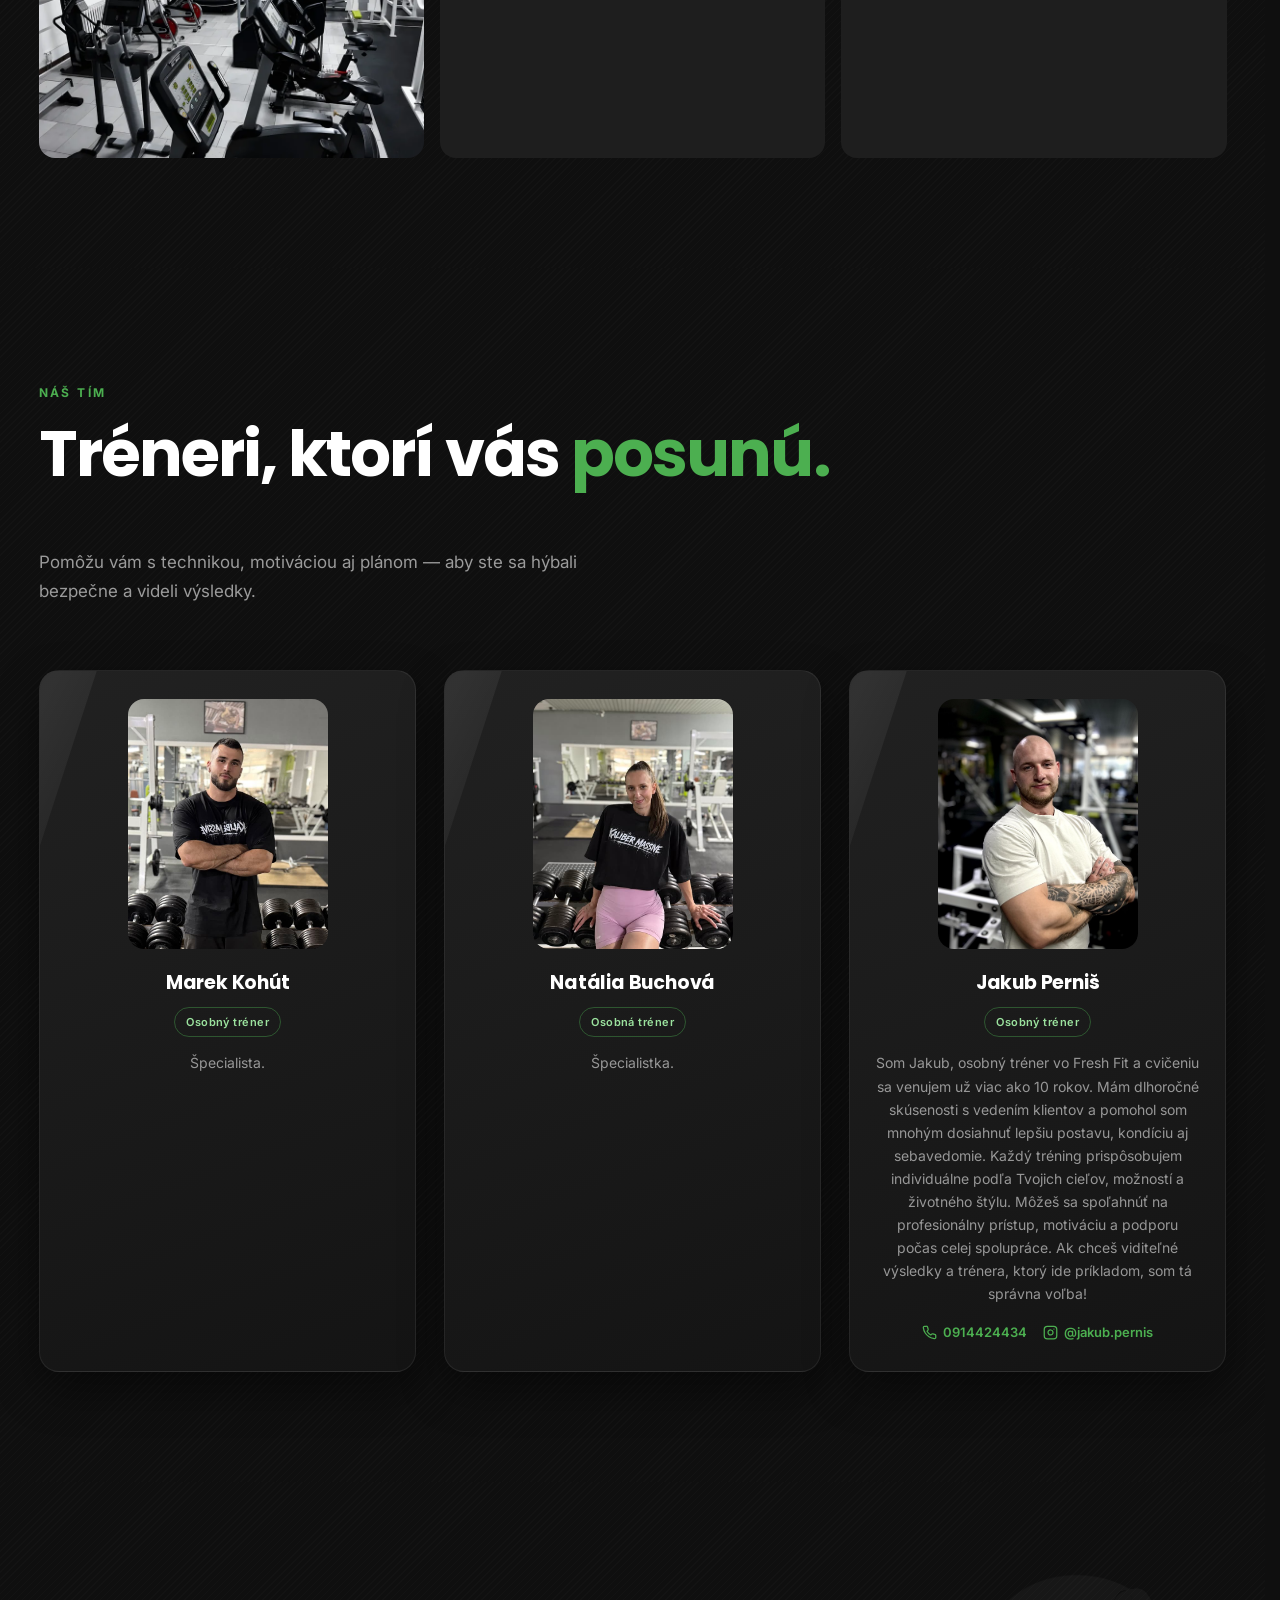
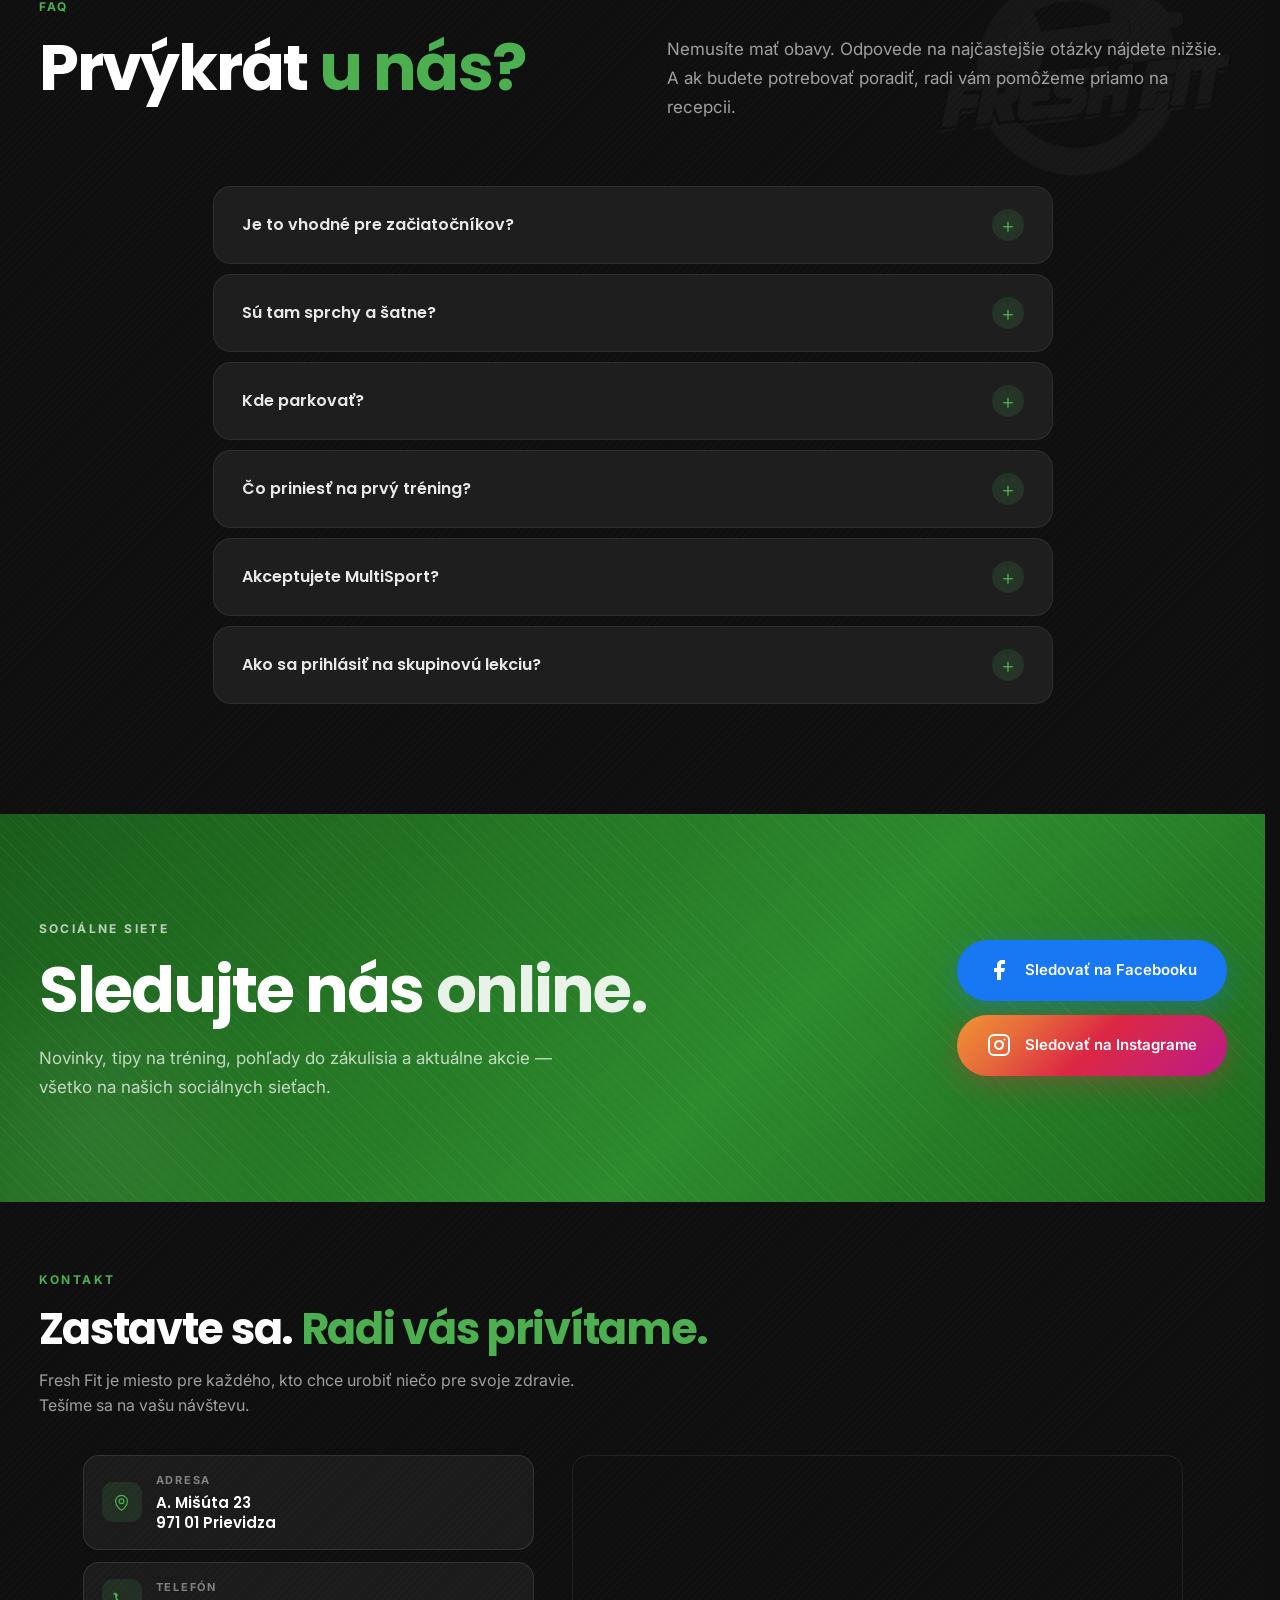
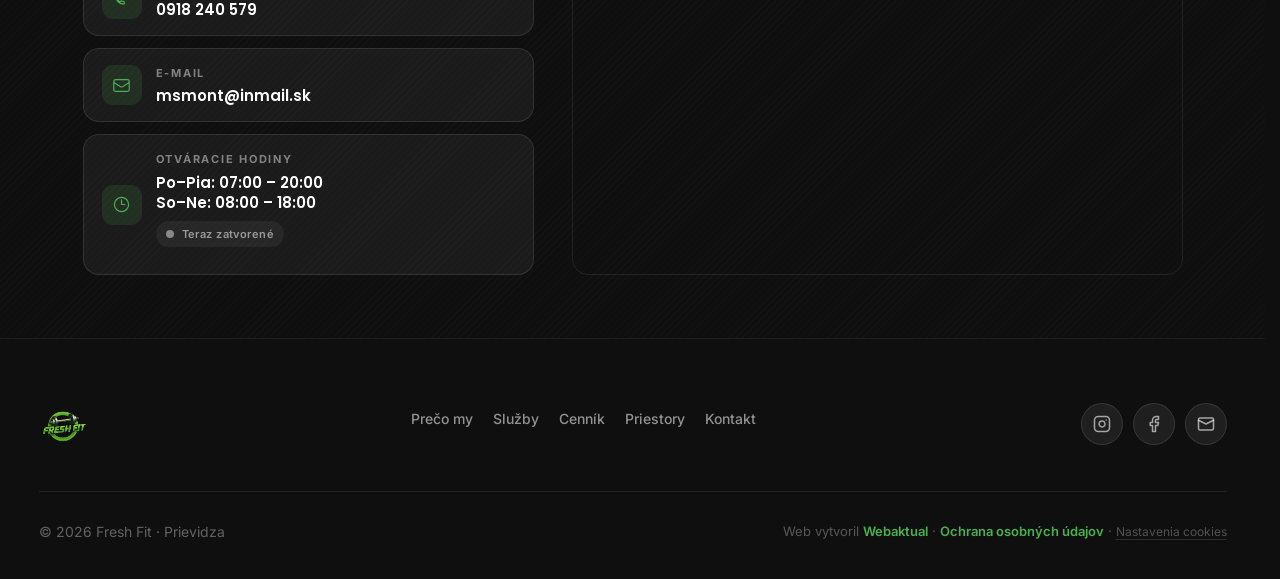
==== commit a251ca77: "legacy vizitka pre stare TV na vsetkych strankach + fix CMS kontakt selektora" ====
--- a/index.html
+++ b/index.html
@@ -3,6 +3,51 @@
 <head>
 <meta charset="UTF-8" />
 <meta name="viewport" content="width=device-width, initial-scale=1.0" />
+<!-- ============ LEGACY FALLBACK — staré TV/prehliadače bez CSS var()/grid ============ -->
+<script>
+(function () {
+  var okVar = window.CSS && window.CSS.supports && window.CSS.supports('color', 'var(--x)');
+  var okGrid = window.CSS && window.CSS.supports && window.CSS.supports('display', 'grid');
+  if (!okVar || !okGrid) {
+    document.documentElement.classList.add('legacy-browser');
+  }
+})();
+</script>
+<style>
+.legacy-browser body > *:not(#ff-legacy) { display: none !important; }
+#ff-legacy {
+  display: none;
+  box-sizing: border-box;
+  min-height: 100vh;
+  width: 100%;
+  padding: 48px 24px;
+  background-color: #0f0f0f;
+  color: #f5f5f5;
+  font-family: Arial, Helvetica, sans-serif;
+  text-align: center;
+  flex-direction: column;
+  align-items: center;
+  justify-content: center;
+  gap: 18px;
+}
+.legacy-browser #ff-legacy { display: flex; }
+#ff-legacy img { width: 90px; height: 90px; border-radius: 12px; }
+#ff-legacy h1 { margin: 0; font-size: 30px; font-weight: bold; color: #f5f5f5; }
+#ff-legacy p { margin: 0; font-size: 16px; line-height: 1.5; color: #cfcfcf; max-width: 320px; }
+#ff-legacy a.ff-legacy-btn {
+  display: inline-block;
+  margin-top: 6px;
+  padding: 14px 30px;
+  background-color: #4CAF50;
+  color: #ffffff;
+  font-size: 18px;
+  font-weight: bold;
+  text-decoration: none;
+  border-radius: 8px;
+}
+#ff-legacy .ff-legacy-info { margin-top: 14px; font-size: 13px; line-height: 1.7; color: #9a9a9a; }
+#ff-legacy .ff-legacy-info a { color: #9a9a9a; }
+</style>
 <link rel="canonical" href="https://www.freshfit.sk/" />
 <meta property="og:url" content="https://www.freshfit.sk/" />
 <title>Fresh Fit — Moderné fitnescentrum v Prievidzi</title>
@@ -78,6 +123,17 @@
 </script>
 </head>
 <body>
+<div id="ff-legacy" role="main">
+  <img src="freshfit-logo-legacy.png" alt="Fresh Fit" width="90" height="90">
+  <h1>Fresh Fit</h1>
+  <p>Moderné fitnescentrum v Prievidzi. Zavolajte nám alebo sa zastavte osobne.</p>
+  <a class="ff-legacy-btn" href="tel:+421918240579">+421 918 240 579</a>
+  <p class="ff-legacy-info">
+    A. Mišúta 23, 971 01 Prievidza<br>
+    Po–Pia: 07:00–20:00 · So–Ne: 08:00–18:00<br>
+    <a href="mailto:msmont@inmail.sk">msmont@inmail.sk</a>
+  </p>
+</div>
 <!-- ============ INTRO — loading curtain reveal (len index.html) ============ -->
 <div id="intro" aria-hidden="true">
   <div class="intro-panel intro-panel--top"></div>
@@ -91,6 +147,7 @@
 /* INTRO — beží pri KAŽDOM načítaní index.html.
    Prepnutie na „raz za session": stačí odkomentovať dva riadky označené [SESSION] nižšie. */
 (function () {
+  if (document.documentElement.classList.contains('legacy-browser')) return;
   var intro = document.getElementById('intro');
   if (!intro) return;
   // [SESSION] if (sessionStorage.getItem('ffIntroSeen')) { intro.parentNode.removeChild(intro); return; }
@@ -1134,9 +1191,9 @@
     set('cms-hero-subtitle',s.hero_subtitle);
     set('cms-hours-weekday',s.hours_weekday);
     set('cms-hours-weekend',s.hours_weekend);
-    var ph=document.querySelector('[href^="tel:"]');
+    var ph=document.querySelector('#contact [href^="tel:"]');
     if(ph&&s.phone){ph.textContent=s.phone;ph.href='tel:'+s.phone.replace(/\s/g,'');}
-    var em=document.querySelector('[href^="mailto:"]');
+    var em=document.querySelector('#contact [href^="mailto:"]');
     if(em&&s.email){em.textContent=s.email;em.href='mailto:'+s.email;}
   }).catch(function(){});
 
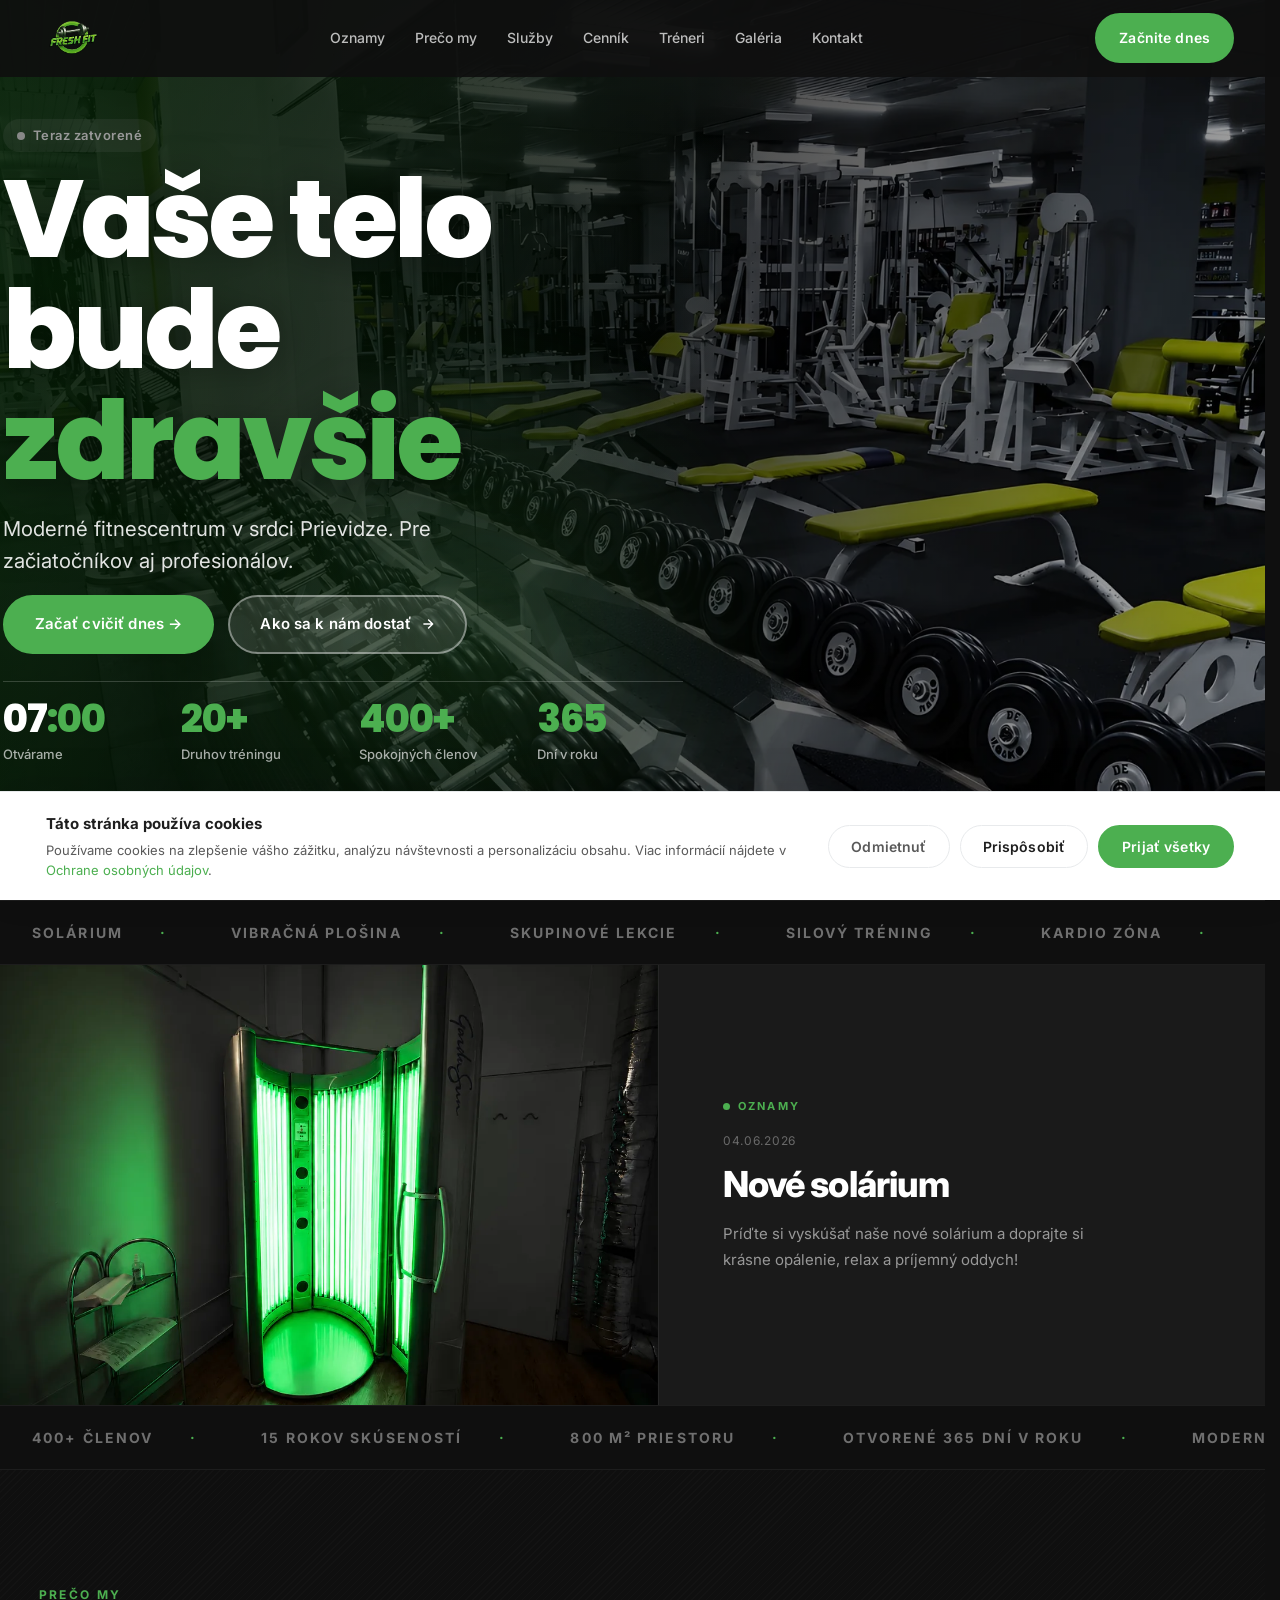
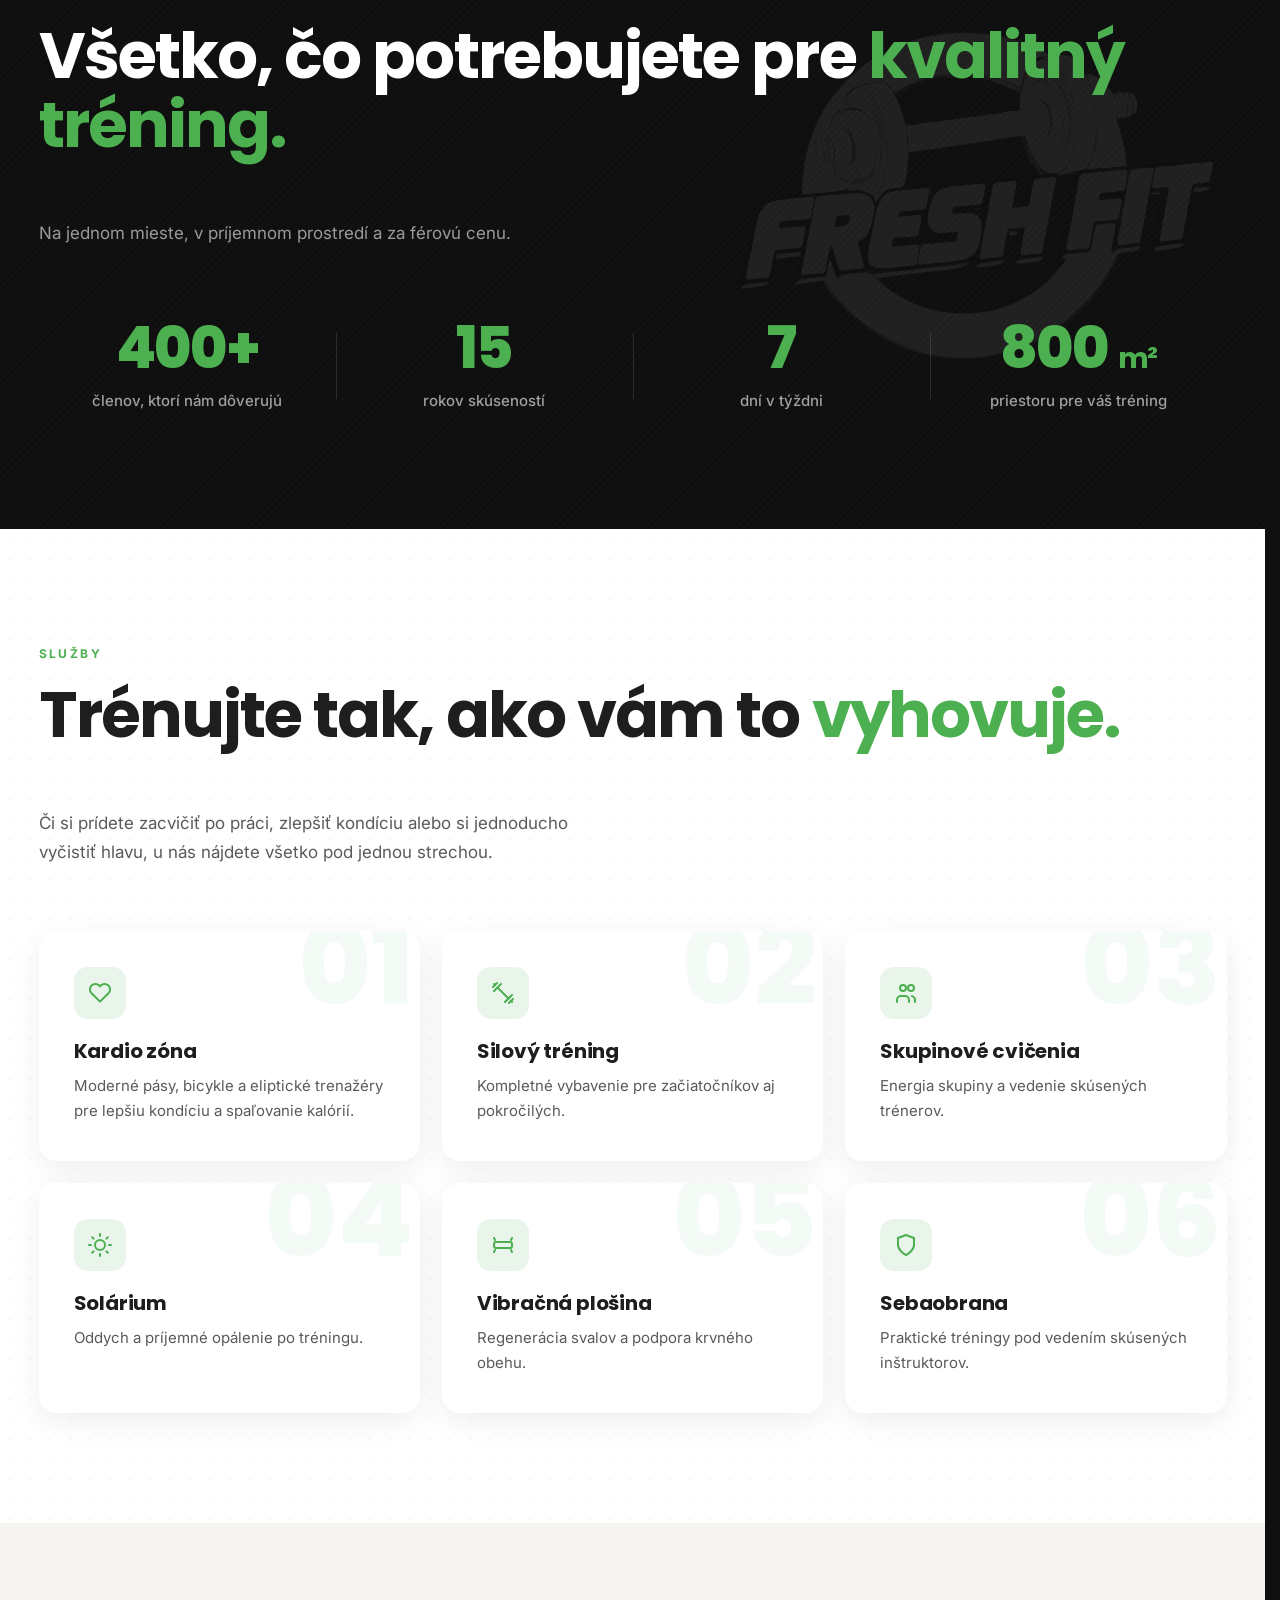
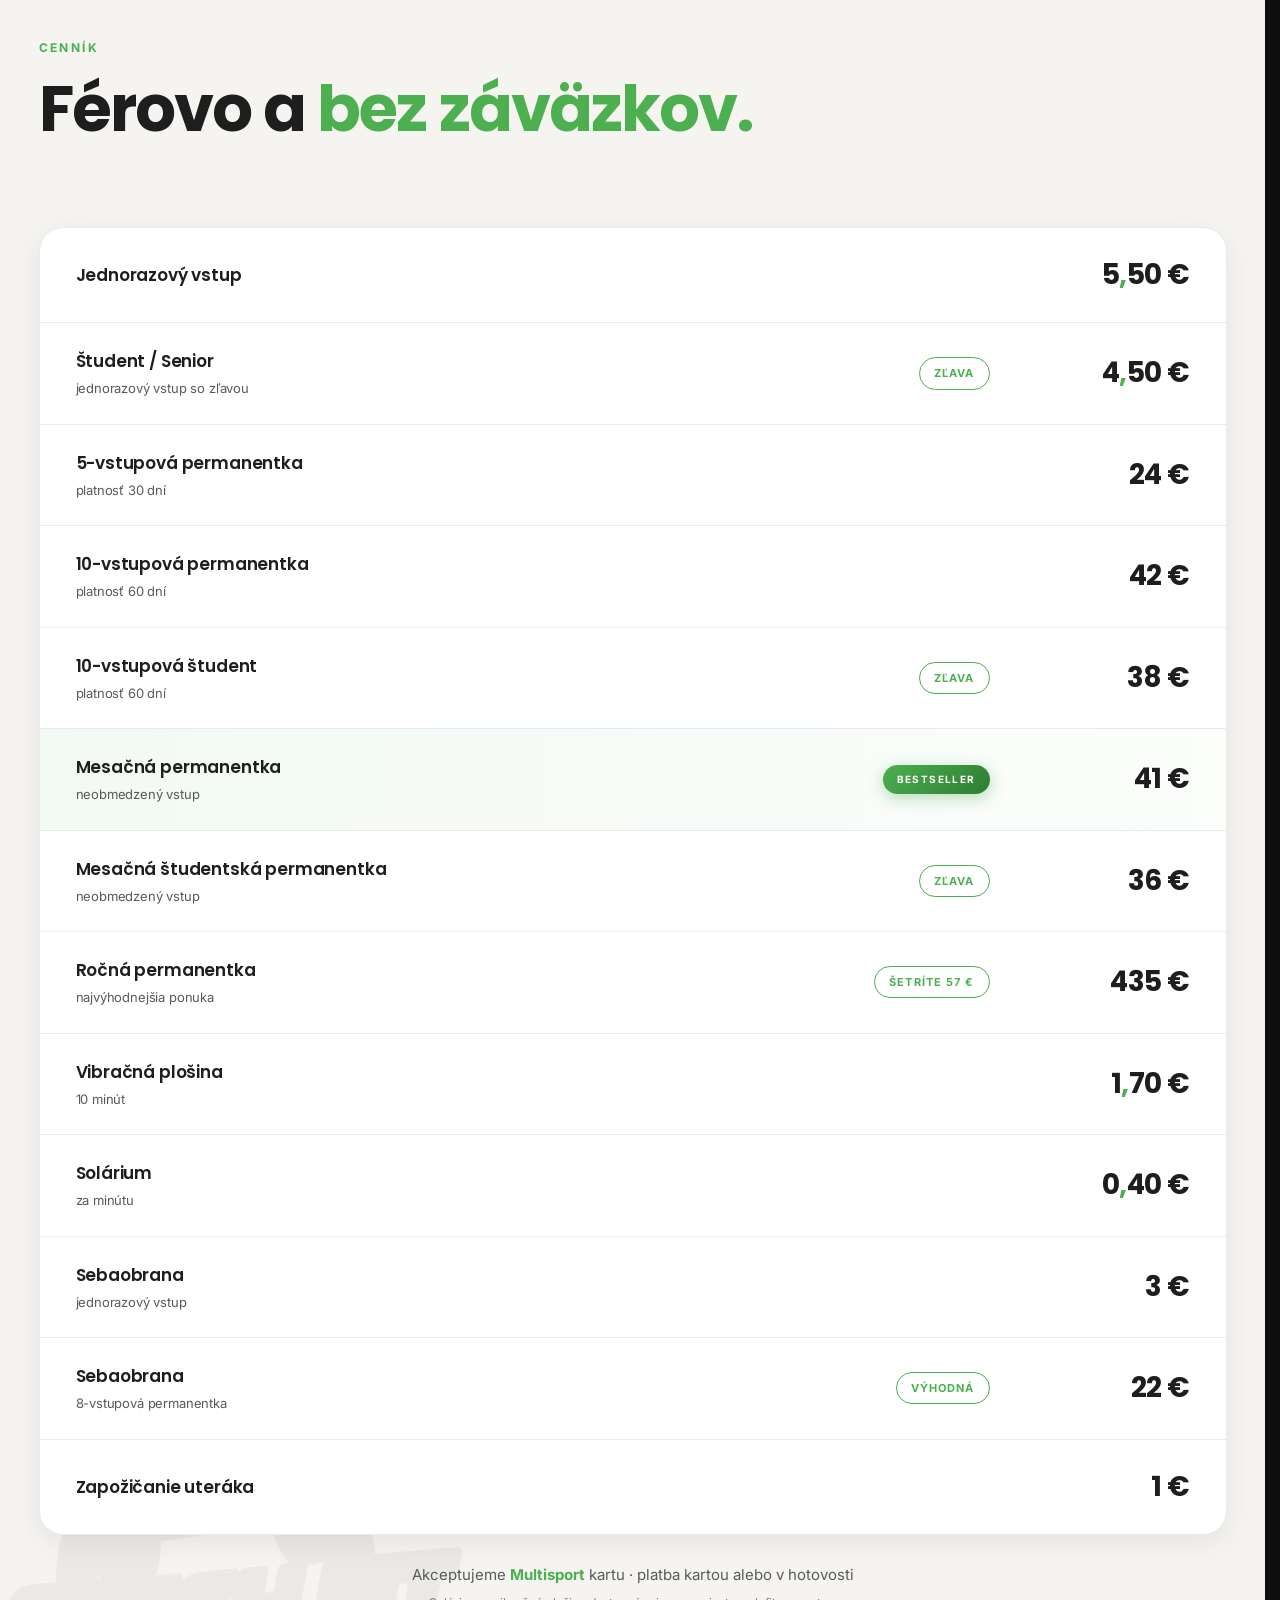
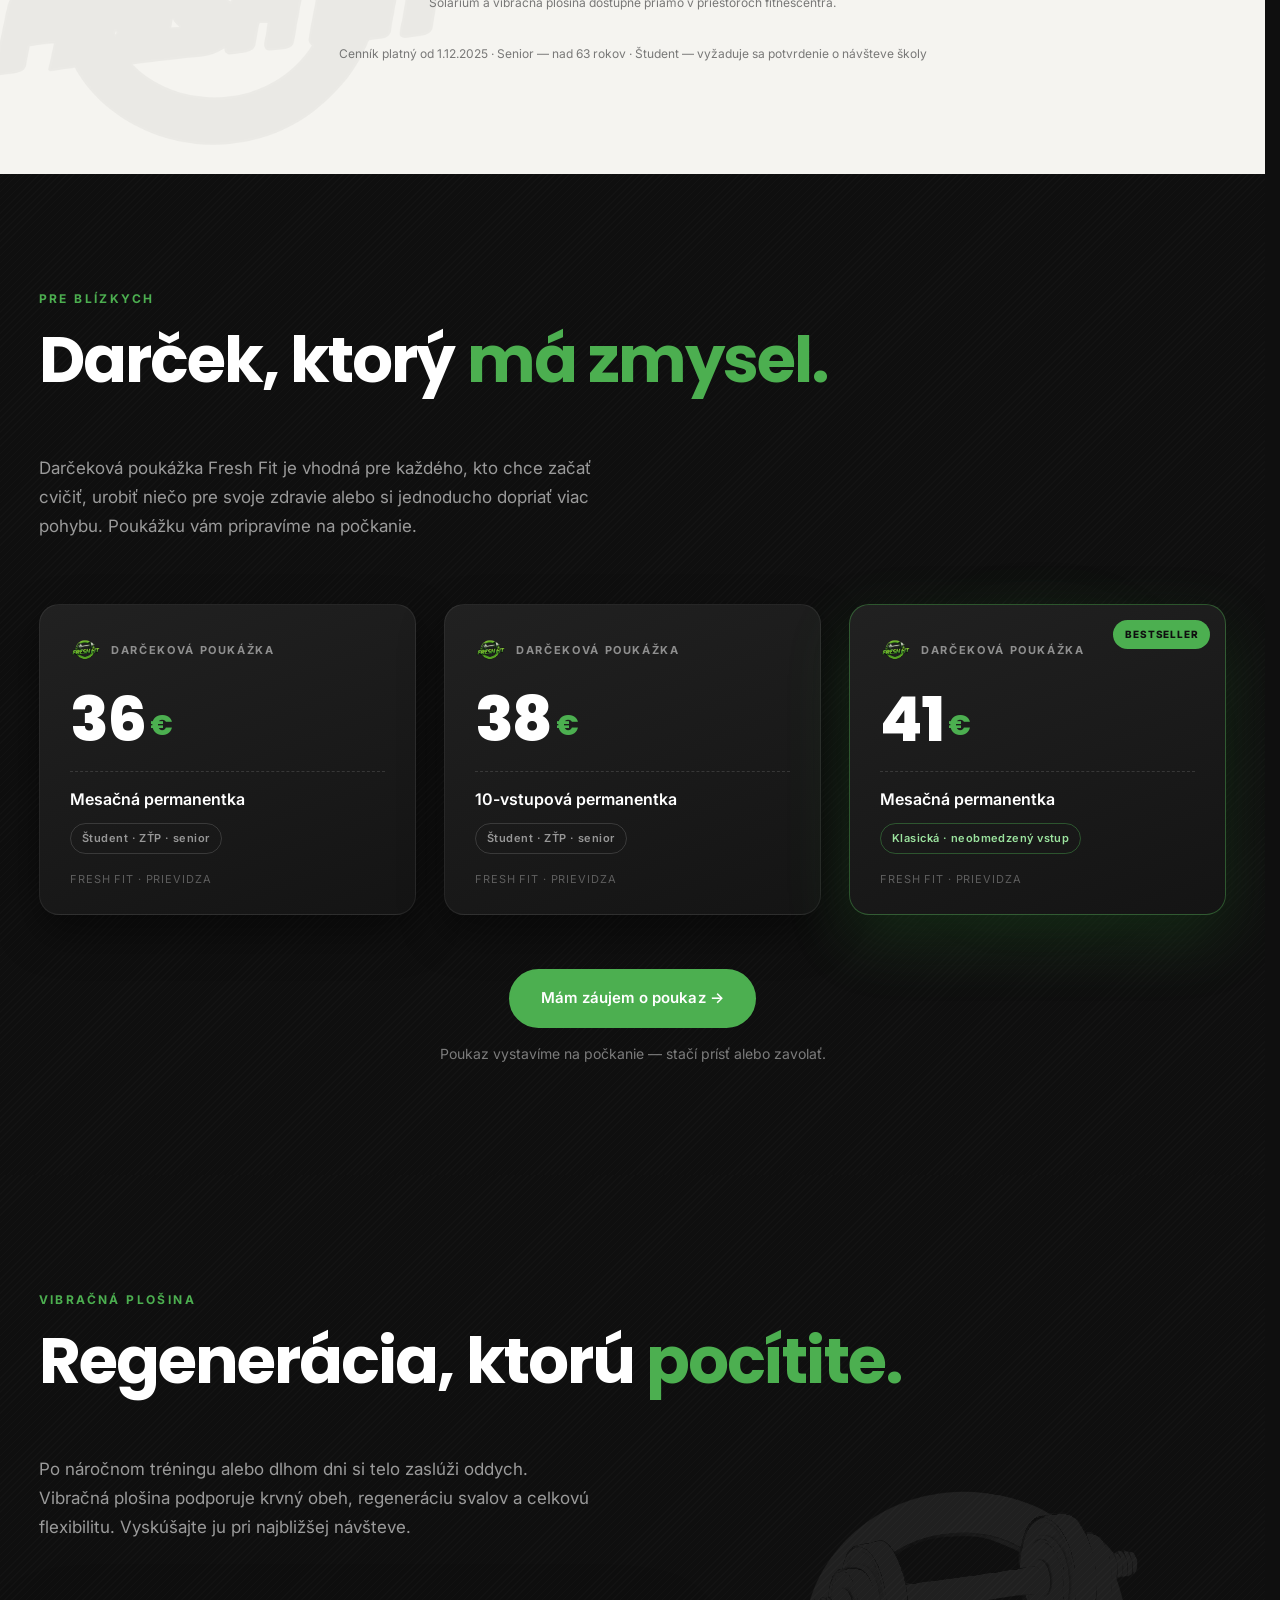
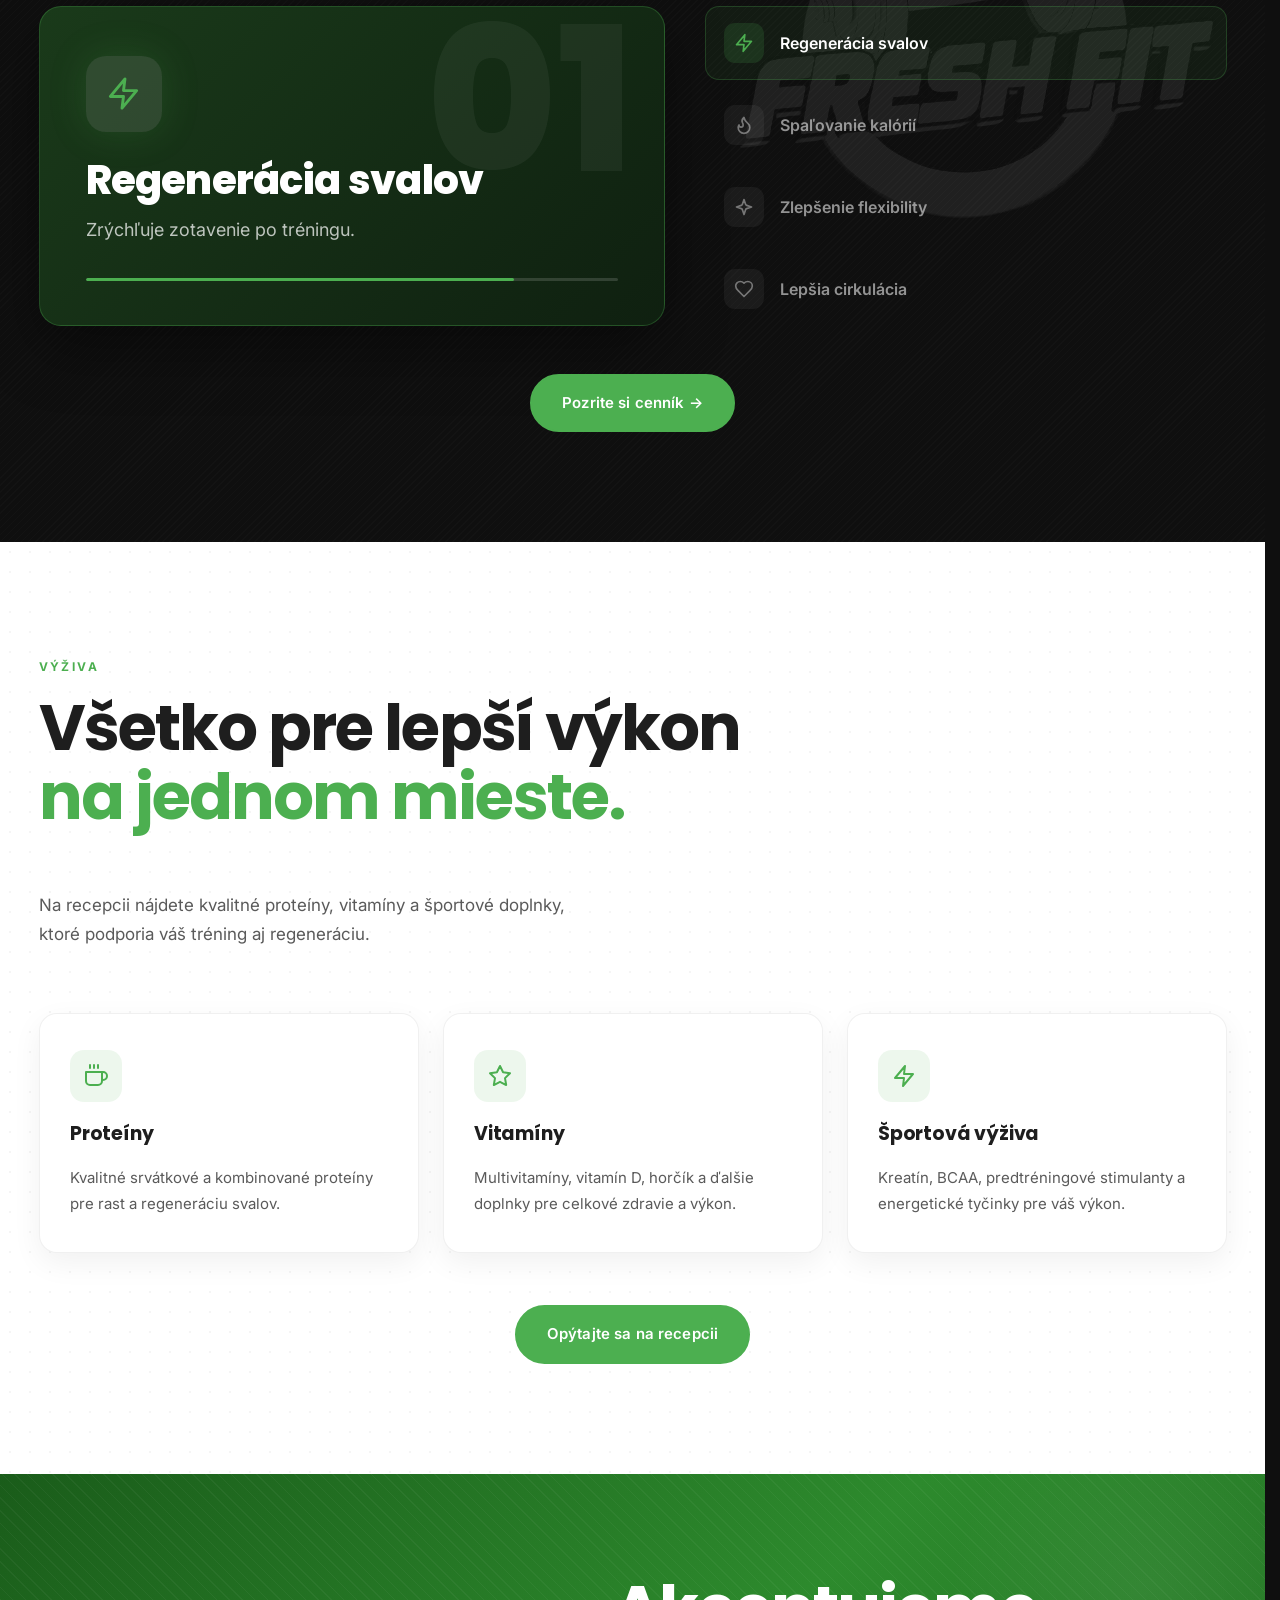
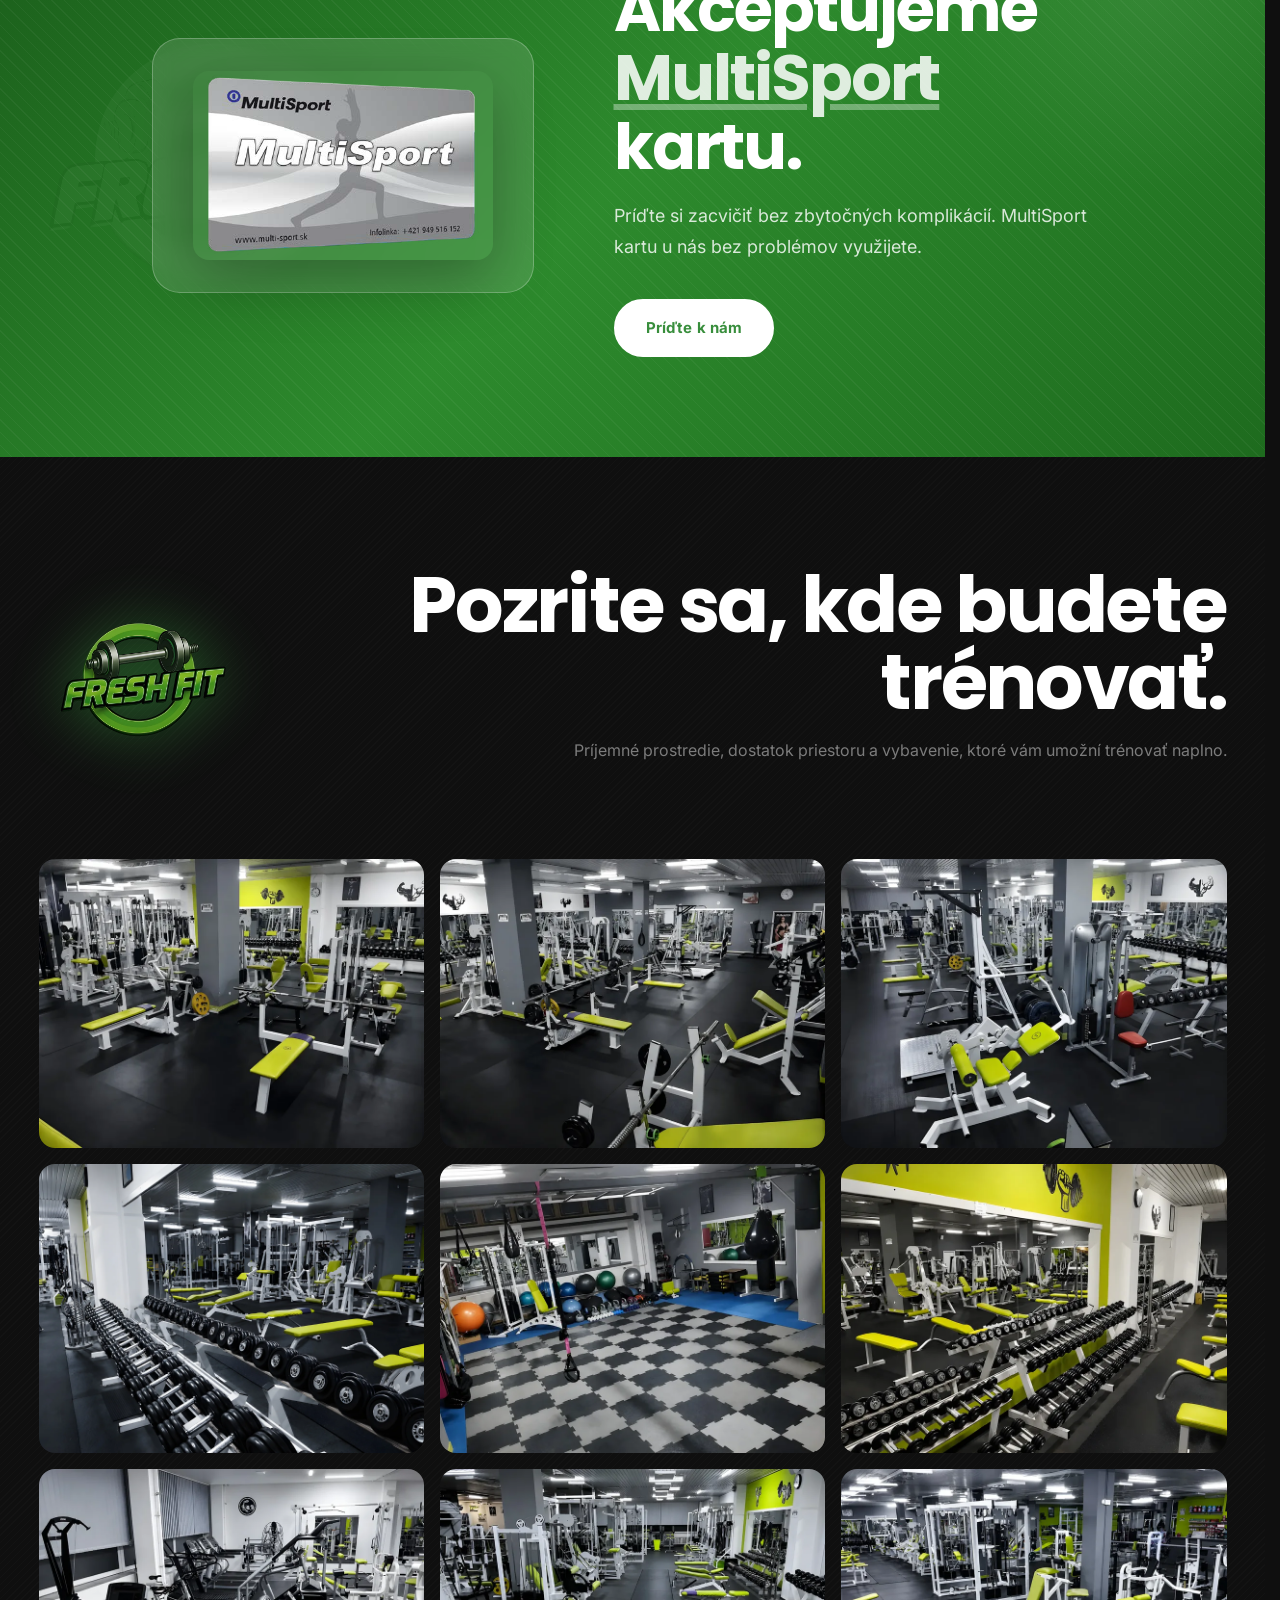
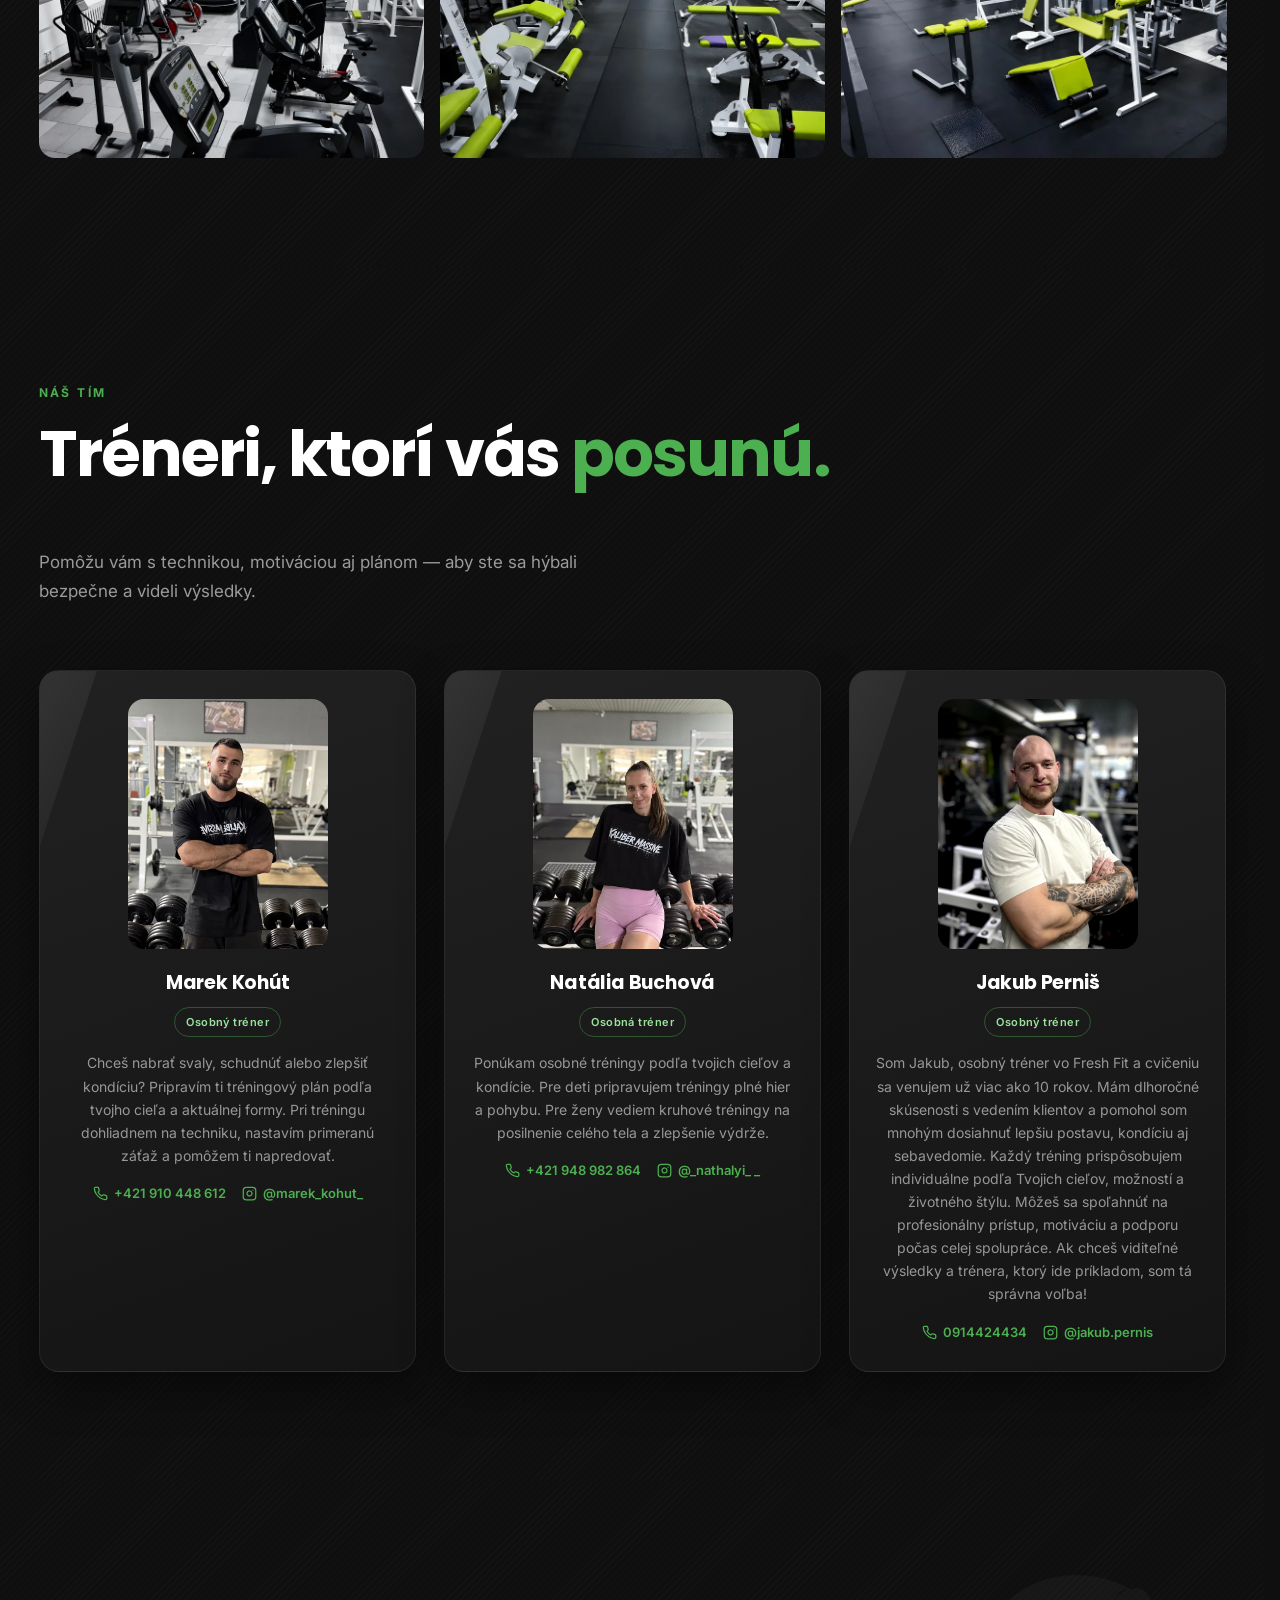
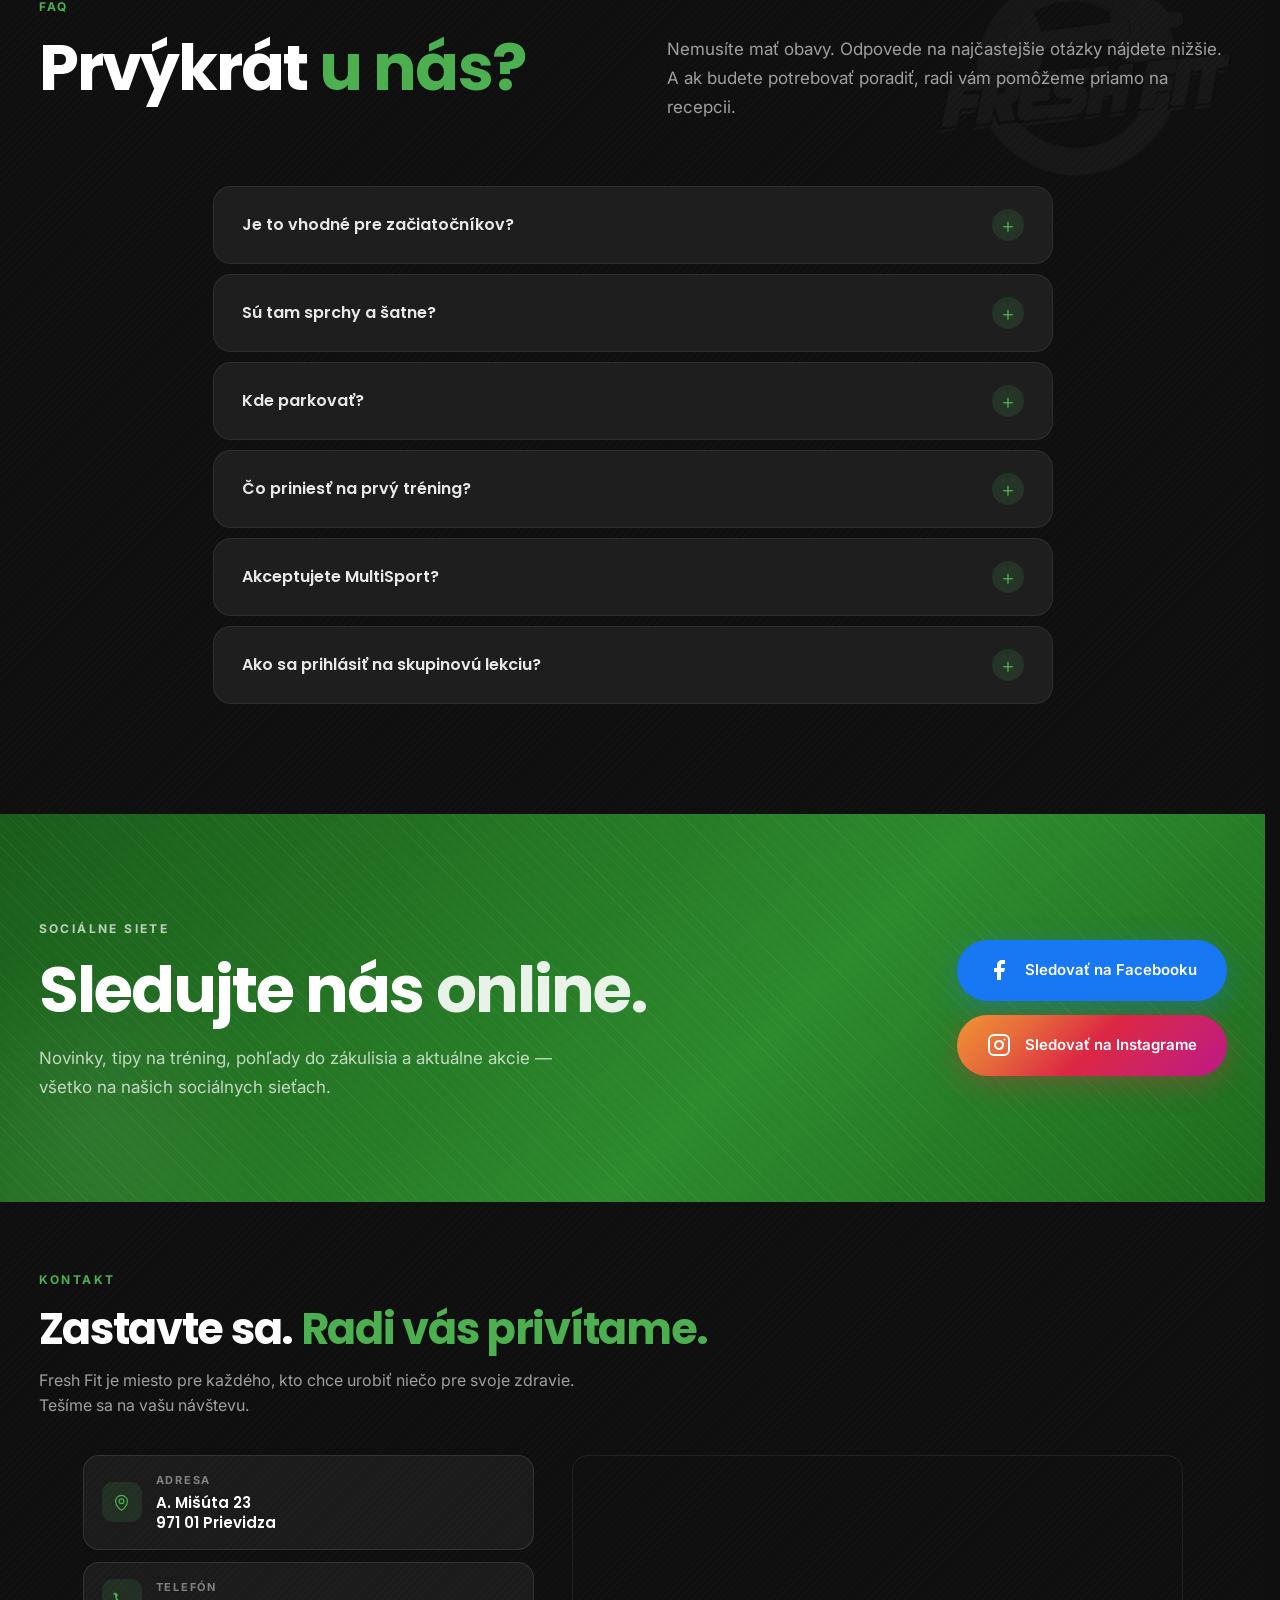
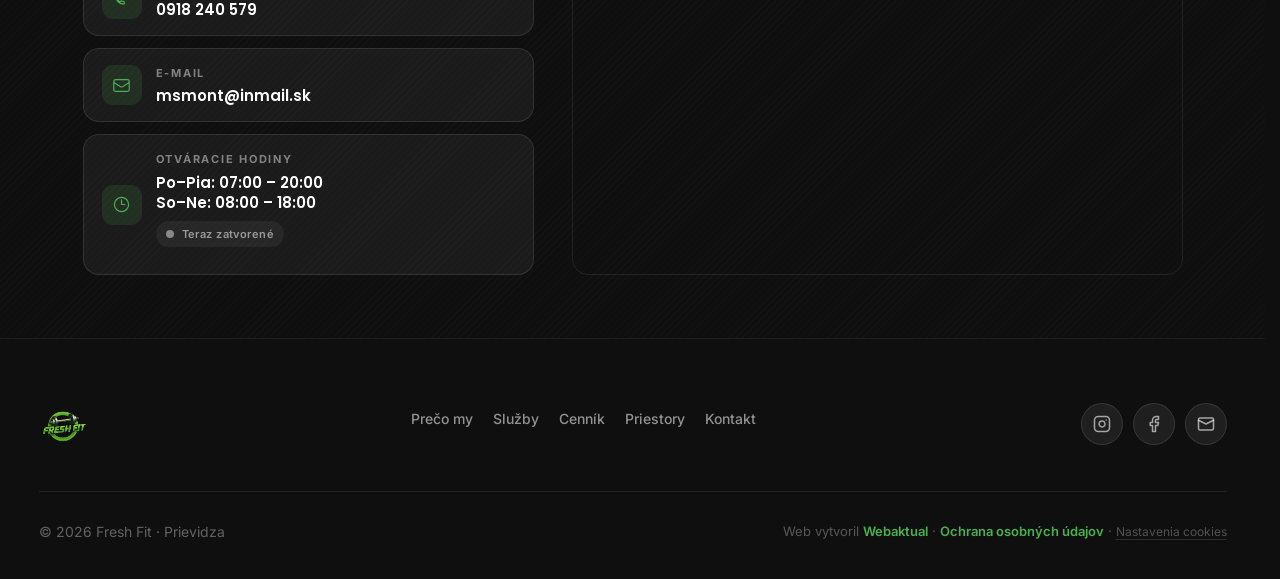
==== commit 86d799a6: "Fix Oznamy: plynulý nábeh obrázka po jeho načítaní Obrázok mal loading="lazy" v clip-path-om orezano" ====
--- a/index.html
+++ b/index.html
@@ -298,7 +298,9 @@
       <img class="oznam-logo-default"
            src="/freshfit-logo.webp" alt="FreshFit" />
       <div class="oznam-split__img-inner">
-        <img id="oznam-img" src="" alt="" loading="lazy" />
+        <img id="oznam-img" src="" alt="" />
+        <!-- bez loading="lazy": obal je clip-path-om celý orezaný, lazy obrázok by sa nenačítal -->
+
       </div>
     </div>
 
@@ -1247,13 +1249,33 @@
       if(x)  x.textContent  = d.text  || '';
       if(dt) dt.textContent = d.date  || '';
       var defLogo = document.querySelector('.oznam-logo-default');
+      // Reveal sa spustí až keď je obrázok načítaný+dekódovaný A sekcia vo viewporte.
+      var imgReady = !(img && d.image), inView = false, split = document.querySelector('.oznam-split');
+      function reveal(){
+        if(!imgReady || !inView || !split || split.classList.contains('is-visible')) return;
+        void split.offsetHeight; // skrytý stav musí byť vykreslený pred transition
+        requestAnimationFrame(function(){ split.classList.add('is-visible'); });
+      }
+      function markReady(){ imgReady = true; reveal(); }
       if(img) {
         if(d.image) {
-          img.src = optImg(d.image, 960);
+          img.addEventListener('load', function(){
+            // decode() môže zlyhať — obrázok je aj tak použiteľný
+            (img.decode ? img.decode() : Promise.resolve()).then(markReady, markReady);
+          });
+          img.onerror = function(){
+            if(this.dataset.done){ // zlyhal aj záložný zdroj: neskrývať obsah navždy
+              this.style.display = 'none';
+              if(defLogo) defLogo.style.display = '';
+              markReady();
+              return;
+            }
+            this.dataset.done=1; this.src=this.dataset.fb;
+          };
           img.setAttribute('decoding','async');
           img.dataset.fb = d.image;
-          img.onerror = function(){ if(this.dataset.done) return; this.dataset.done=1; this.onerror=null; this.src=this.dataset.fb; };
           img.alt = d.title || '';
+          img.src = optImg(d.image, 960);
           if(defLogo) defLogo.style.display = 'none';
         } else {
           img.style.display = 'none';
@@ -1262,26 +1284,18 @@
       if(s) s.style.display = '';
       var navOz = document.getElementById('nav-oznam');
       if(navOz && navOz.parentElement) navOz.parentElement.style.display = '';
-      // Reveal animácia — fix race condition:
-      // 1) vynútiť reflow v skrytom stave, 2) počkať 2 snímky nech sa
-      // skrytý stav vykreslí, 3) až potom pripnúť observer → CSS transition
-      // má korektný "from" stav a animácia sa spustí spoľahlivo.
-      var split = document.querySelector('.oznam-split');
       if(split){
-        void split.offsetHeight; // reflow
-        requestAnimationFrame(function(){
-          requestAnimationFrame(function(){
-            var obs = new IntersectionObserver(function(entries){
-              entries.forEach(function(e){
-                if(e.isIntersecting){
-                  split.classList.add('is-visible');
-                  obs.unobserve(e.target);
-                }
-              });
-            },{threshold:0.2});
-            obs.observe(split);
+        if(!('IntersectionObserver' in window)){ inView = true; reveal(); return; }
+        var obs = new IntersectionObserver(function(entries){
+          entries.forEach(function(e){
+            if(e.isIntersecting){
+              inView = true;
+              obs.unobserve(e.target);
+              reveal();
+            }
           });
-        });
+        },{threshold:0.2});
+        obs.observe(split);
       }
     }).catch(function(){});
 })();
--- a/styles-sections.css
+++ b/styles-sections.css
@@ -1185,6 +1185,7 @@
 }
 @media (prefers-reduced-motion: reduce) {
   .oznam-split__img-inner { clip-path: none !important; }
+  .oznam-split__img-inner img { transform: none !important; transition: none !important; }
   .oznam-tag,.oznam-date,.oznam-title,.oznam-text {
     opacity:1 !important; transform:none !important;
   }
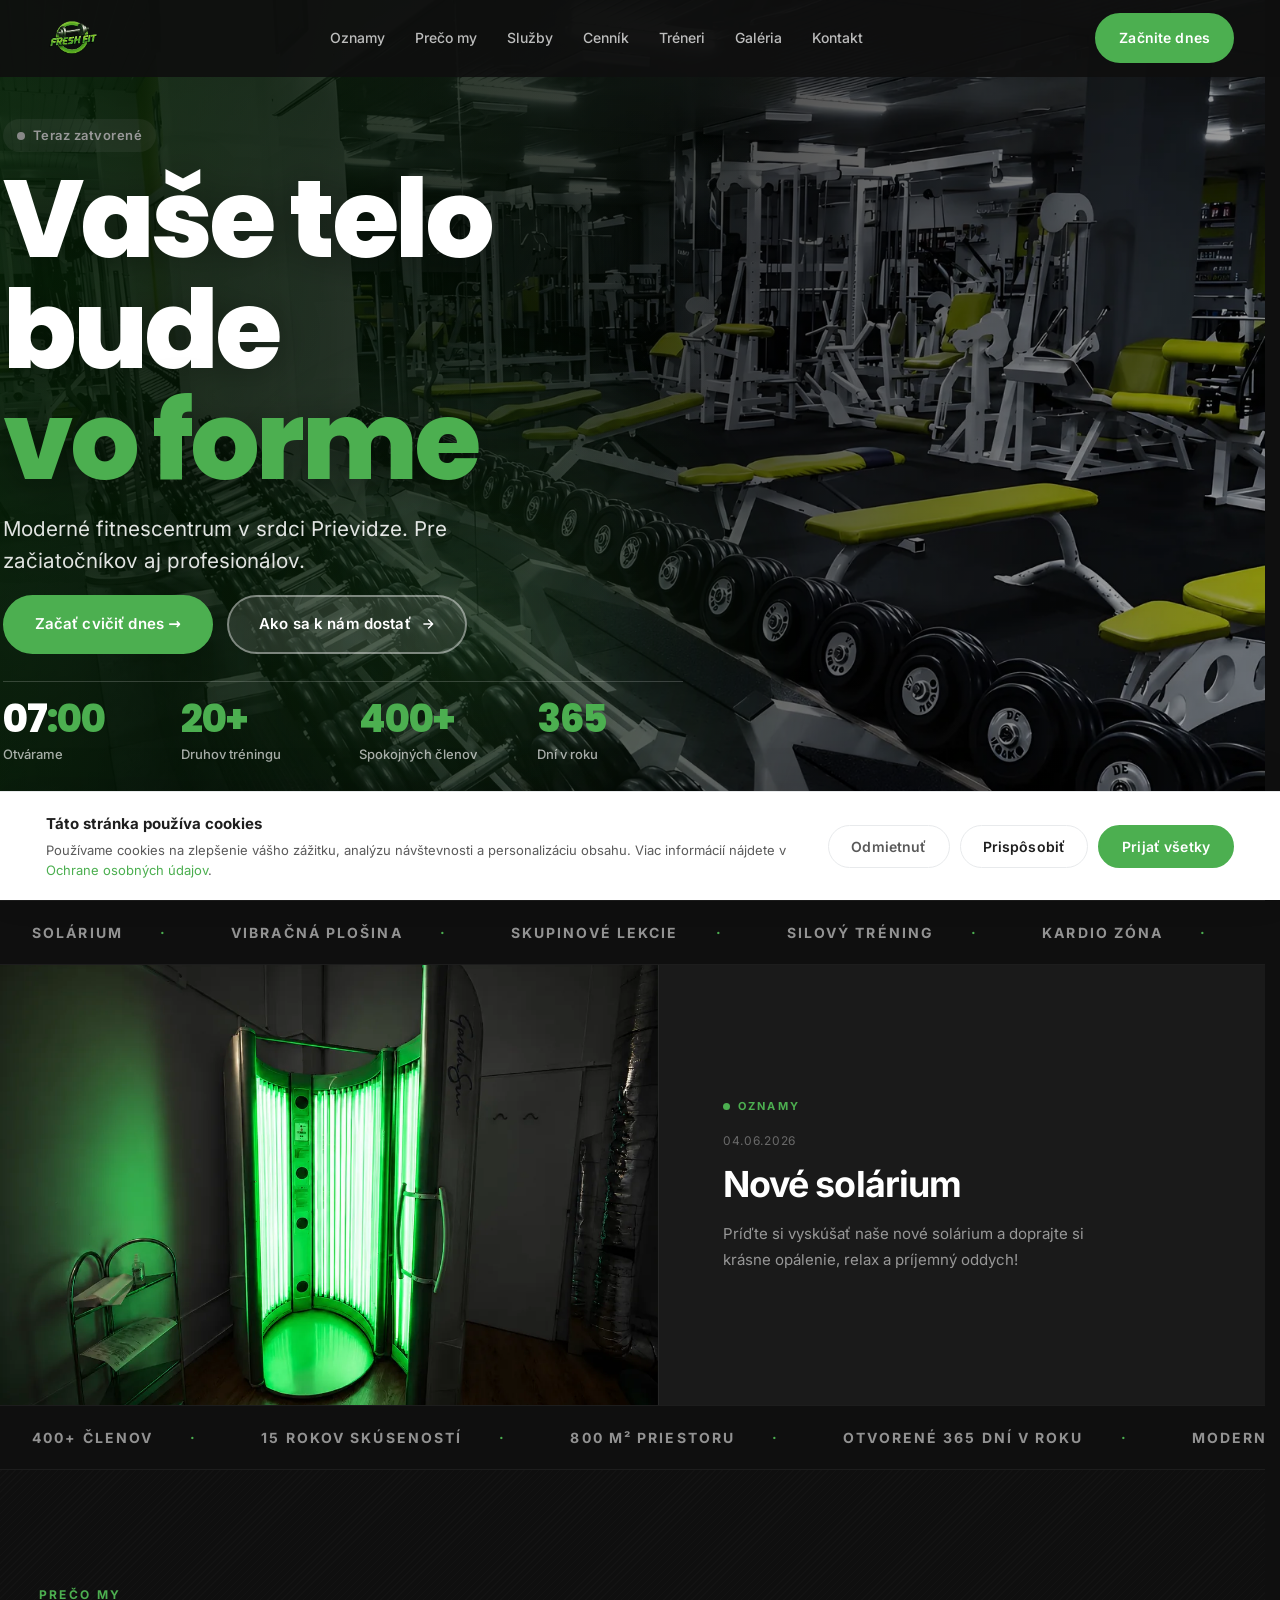
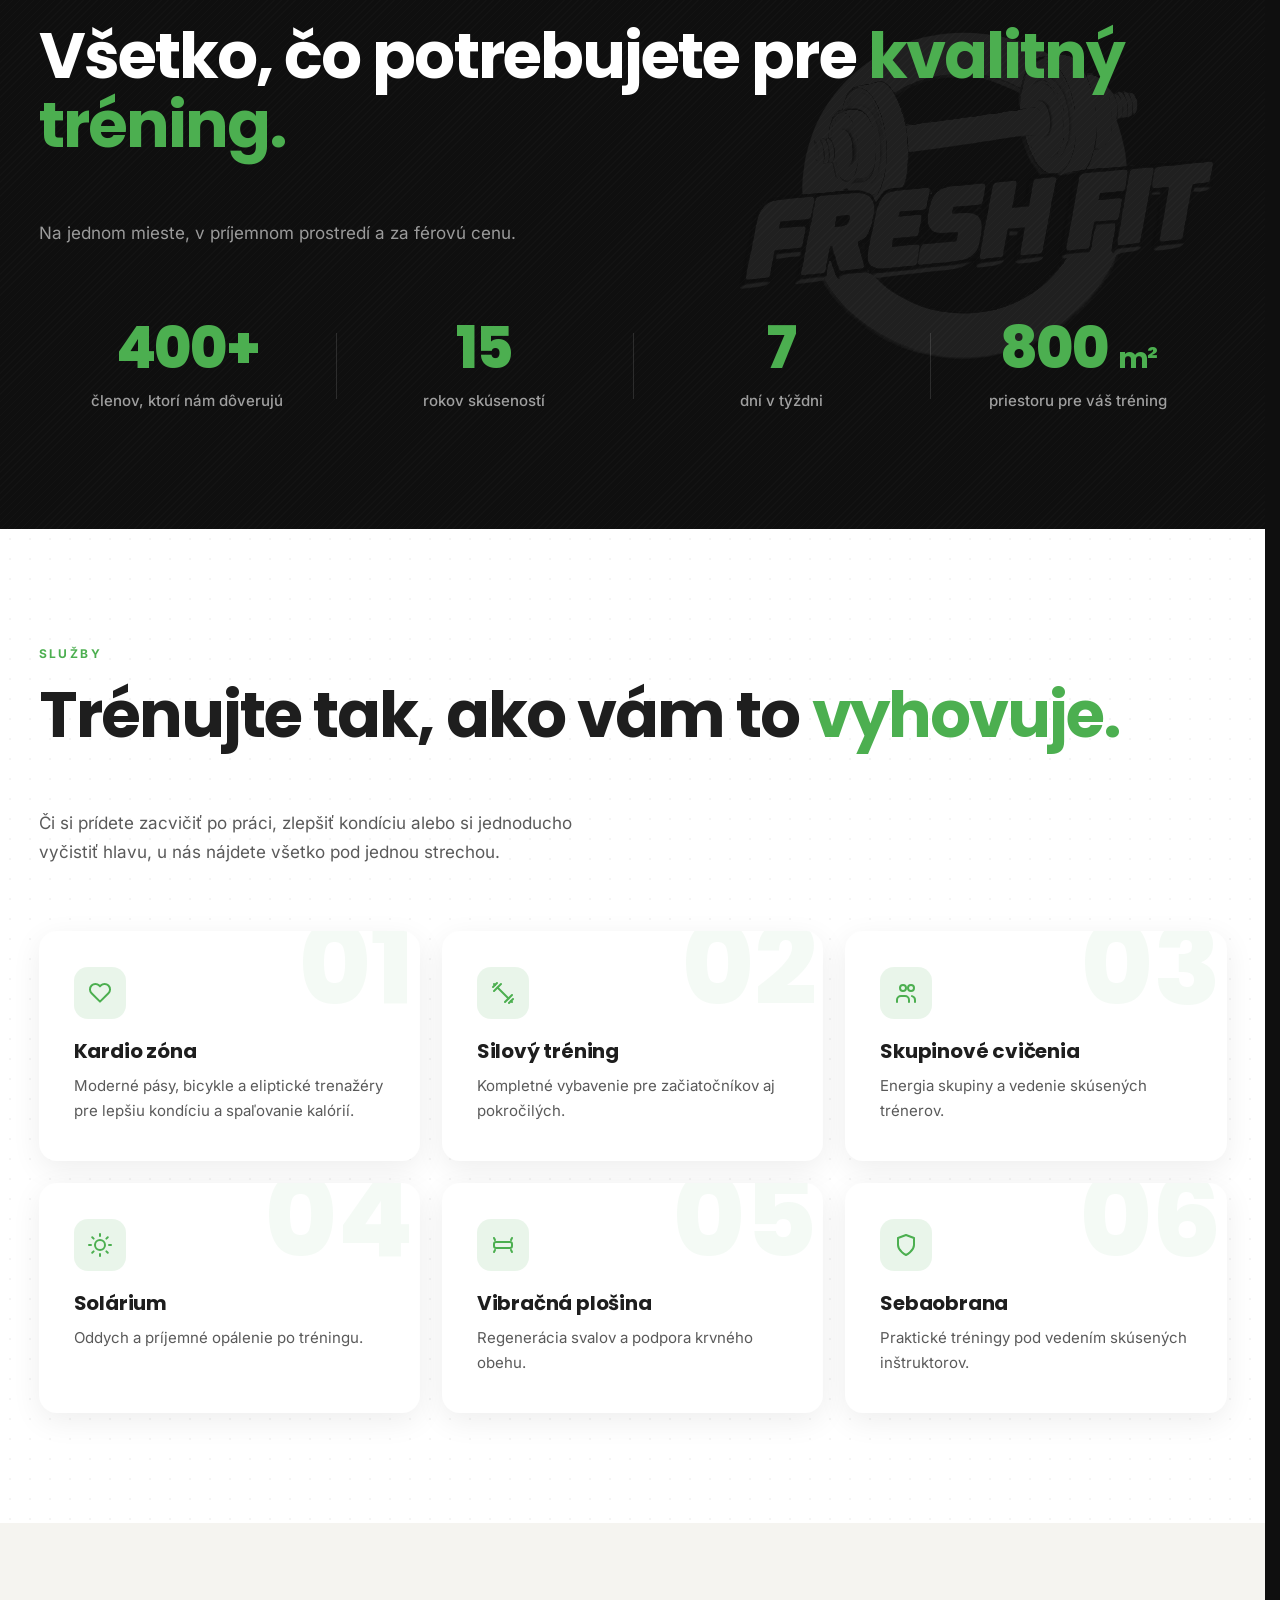
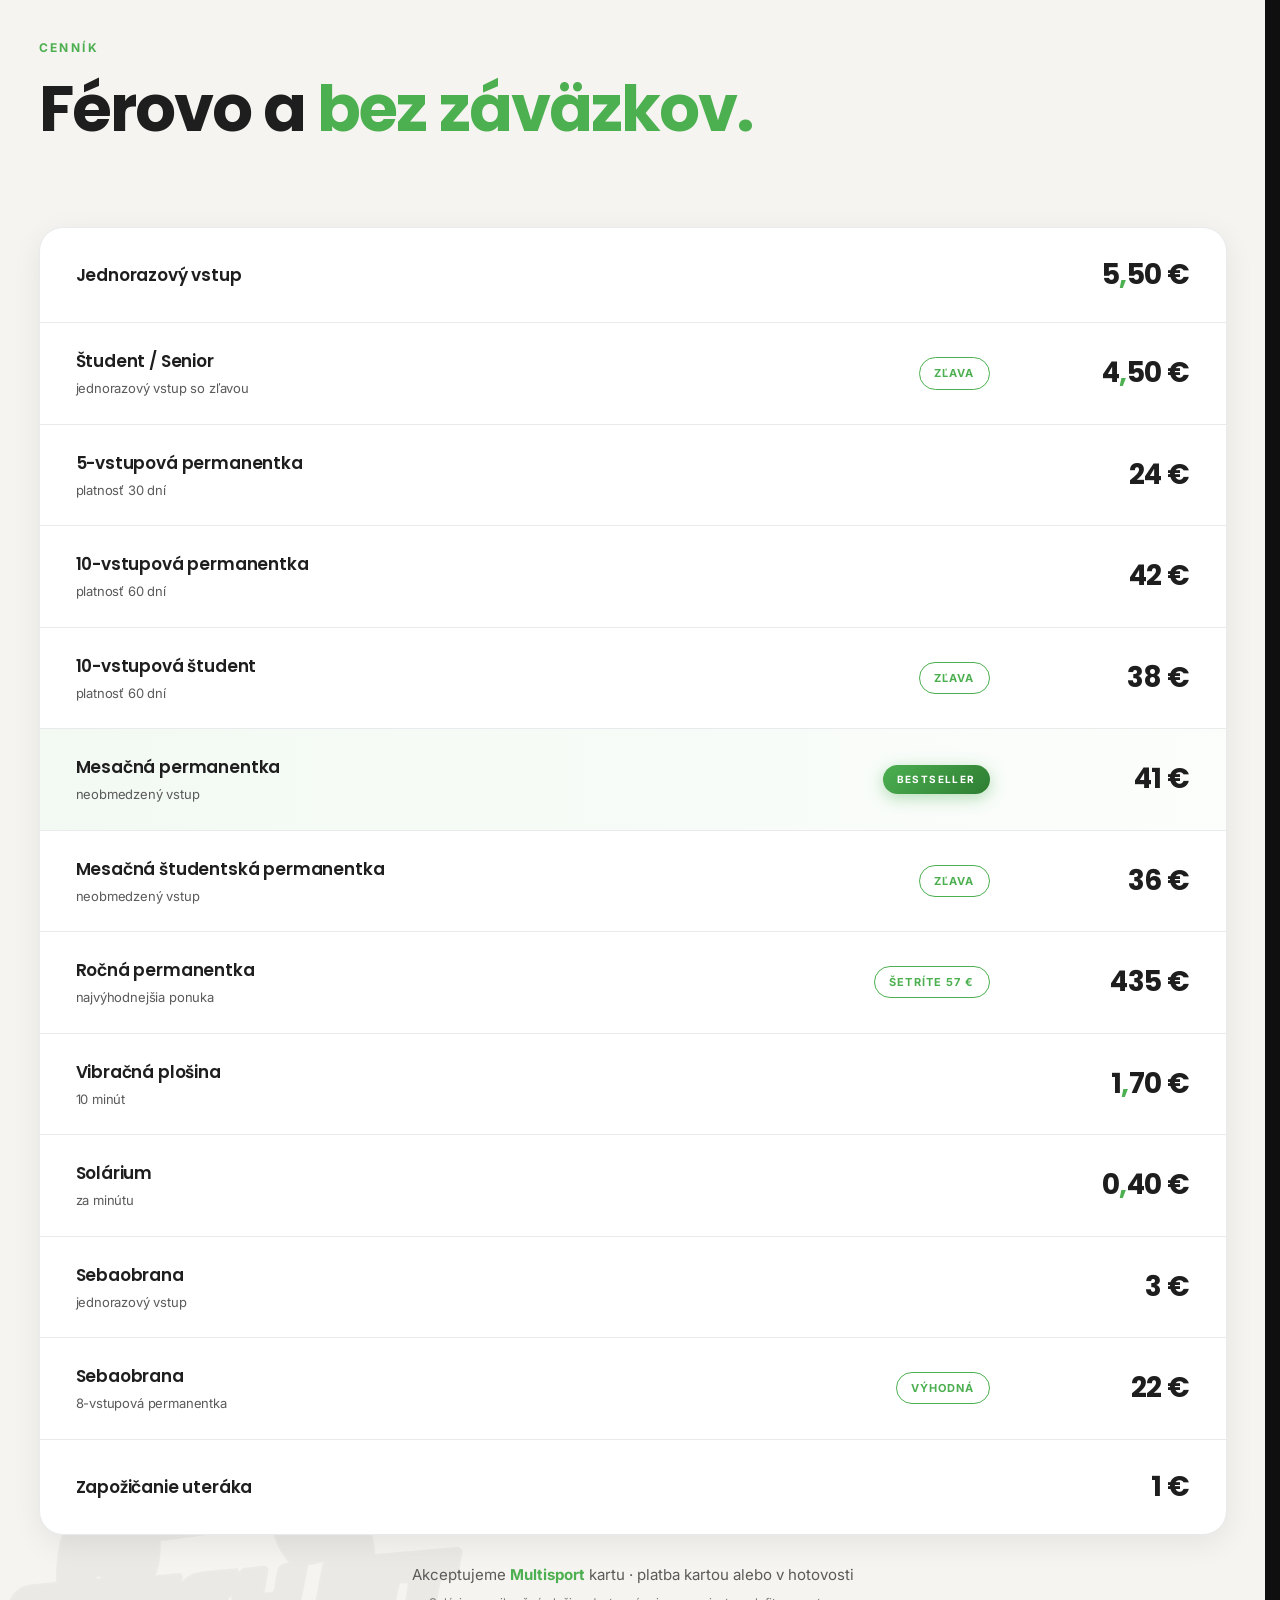
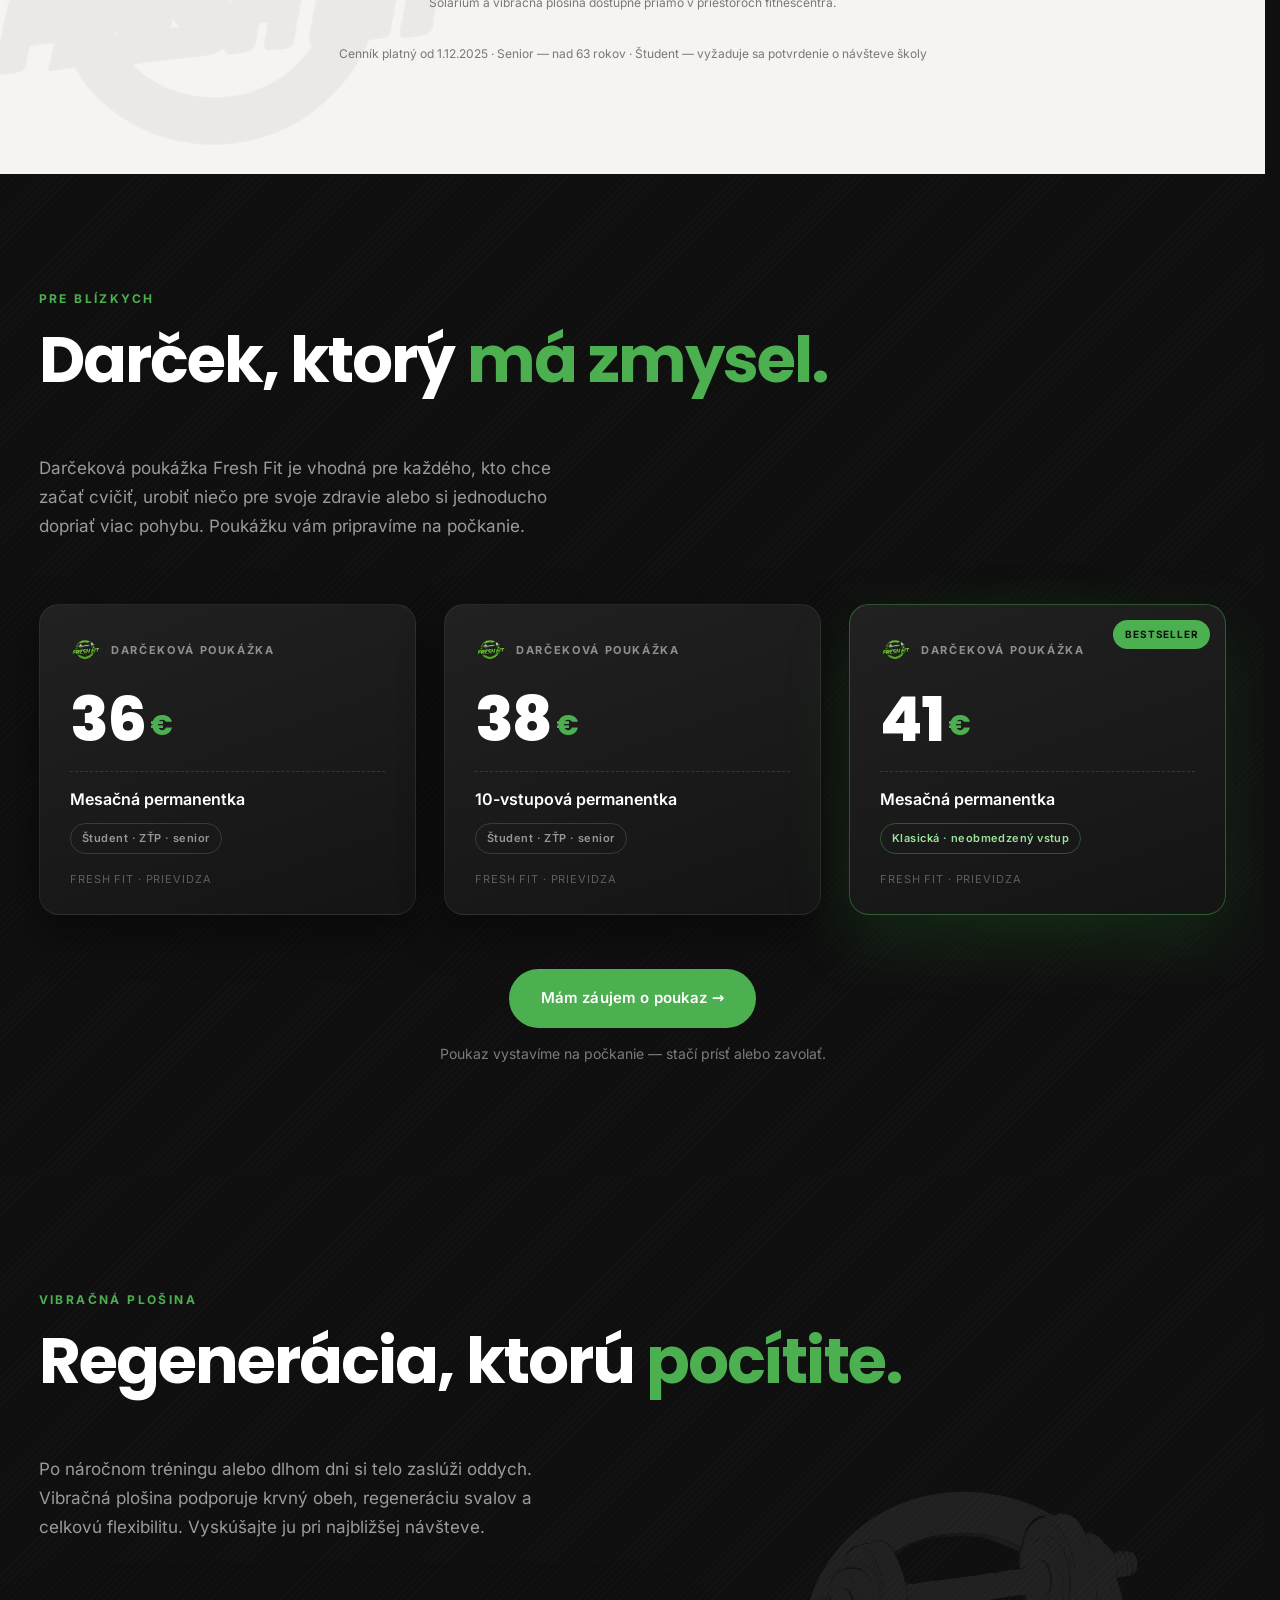
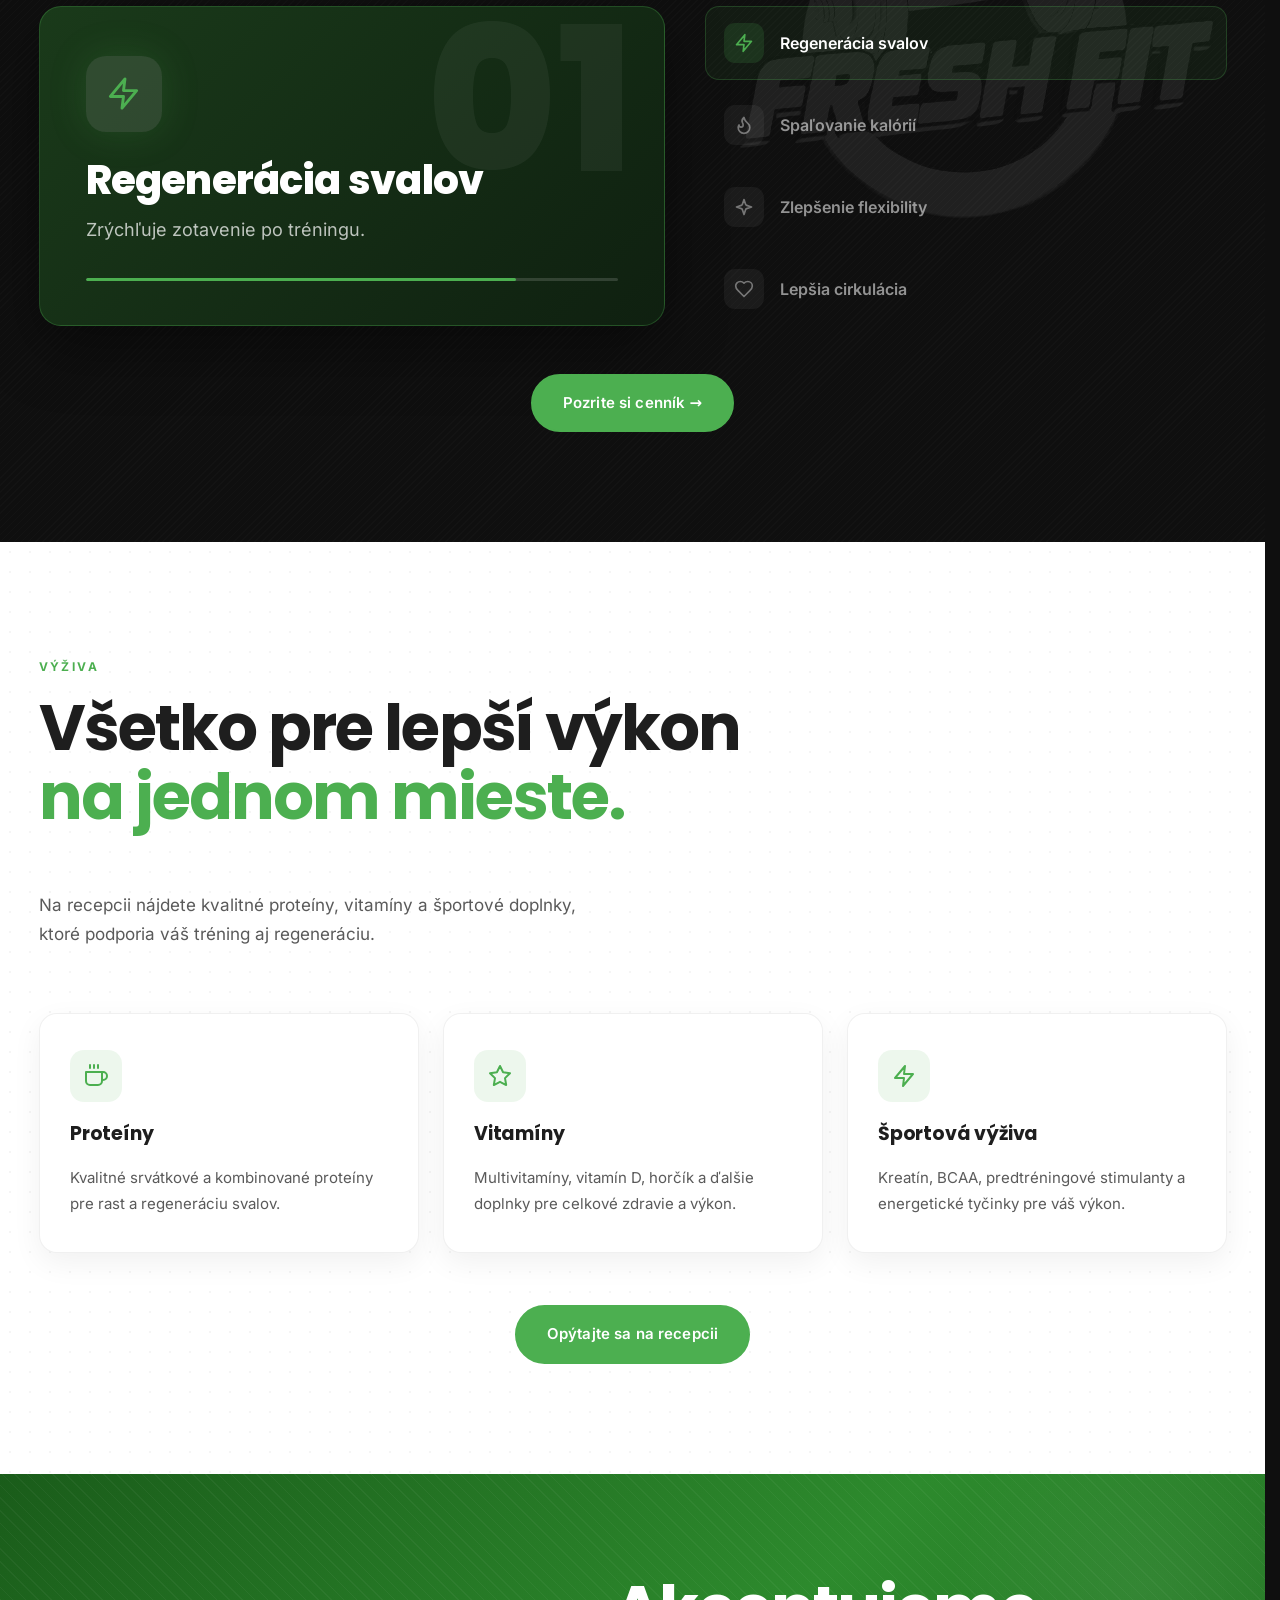
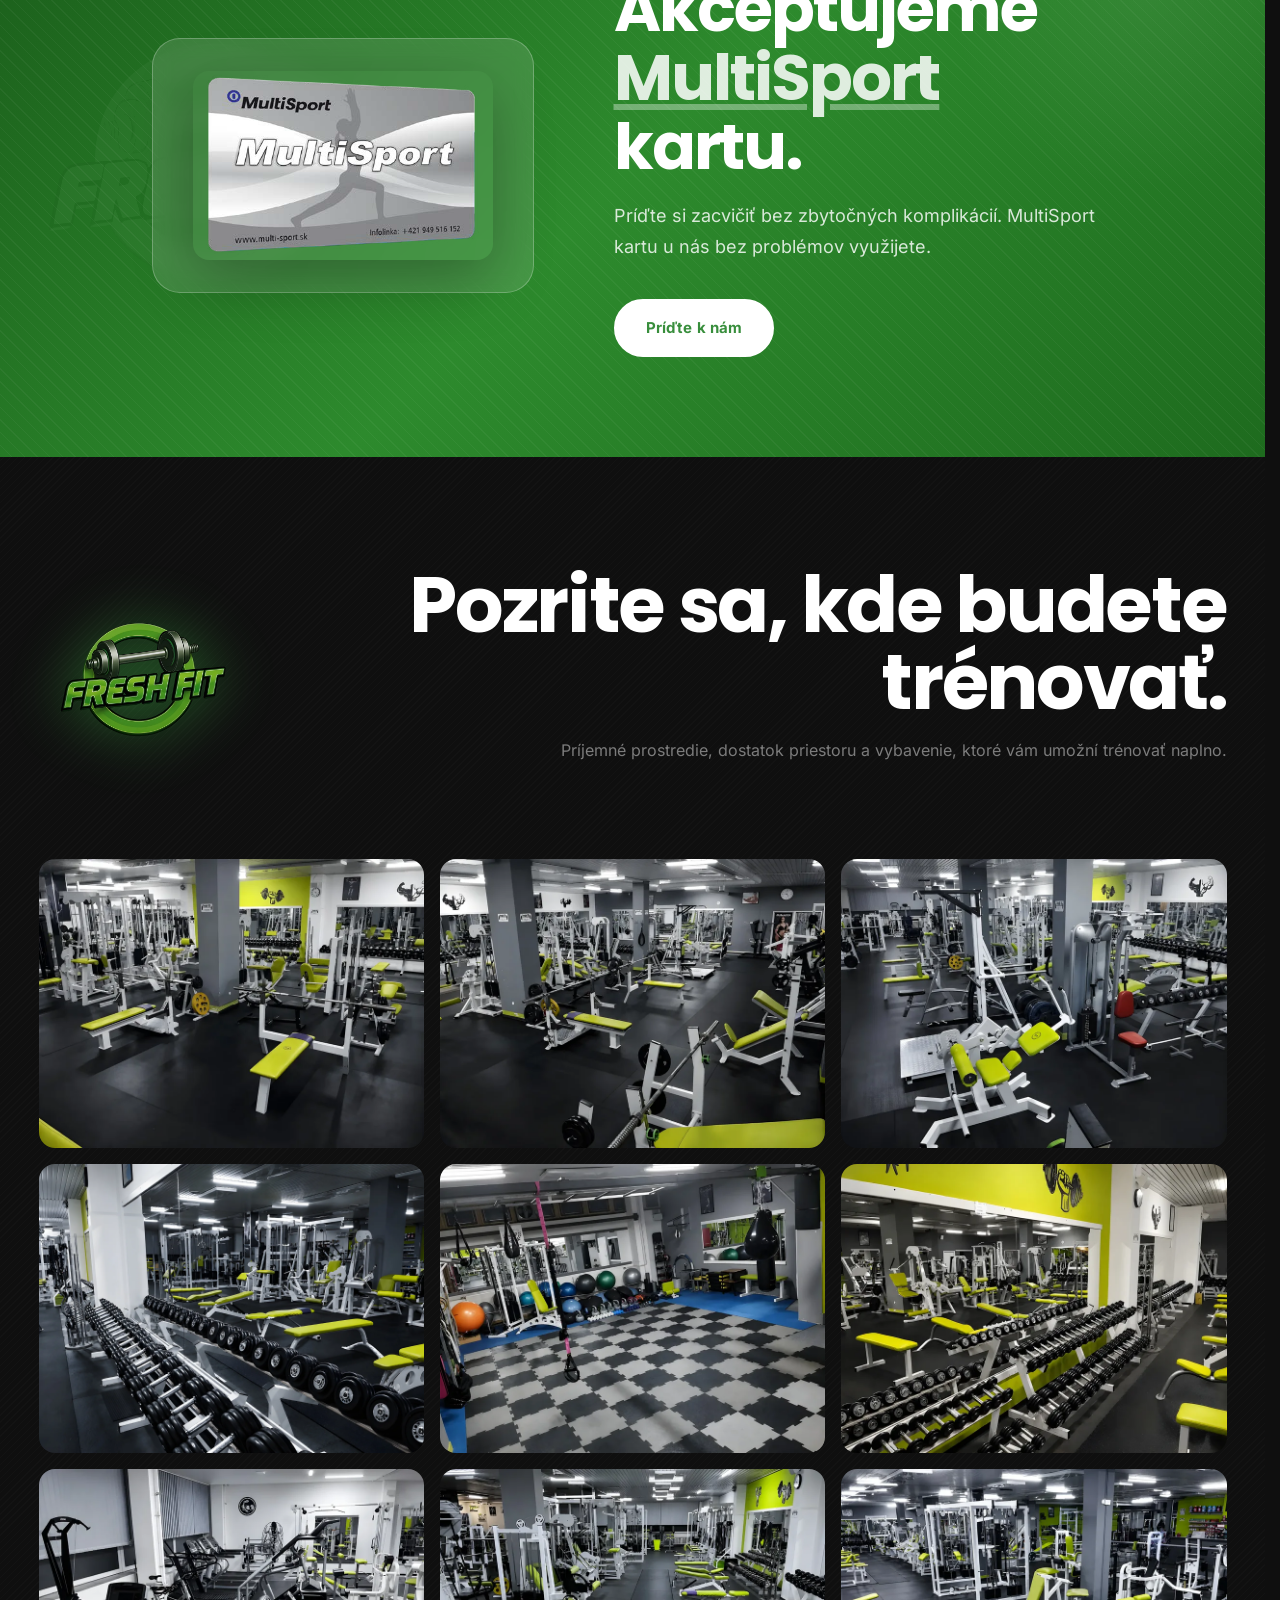
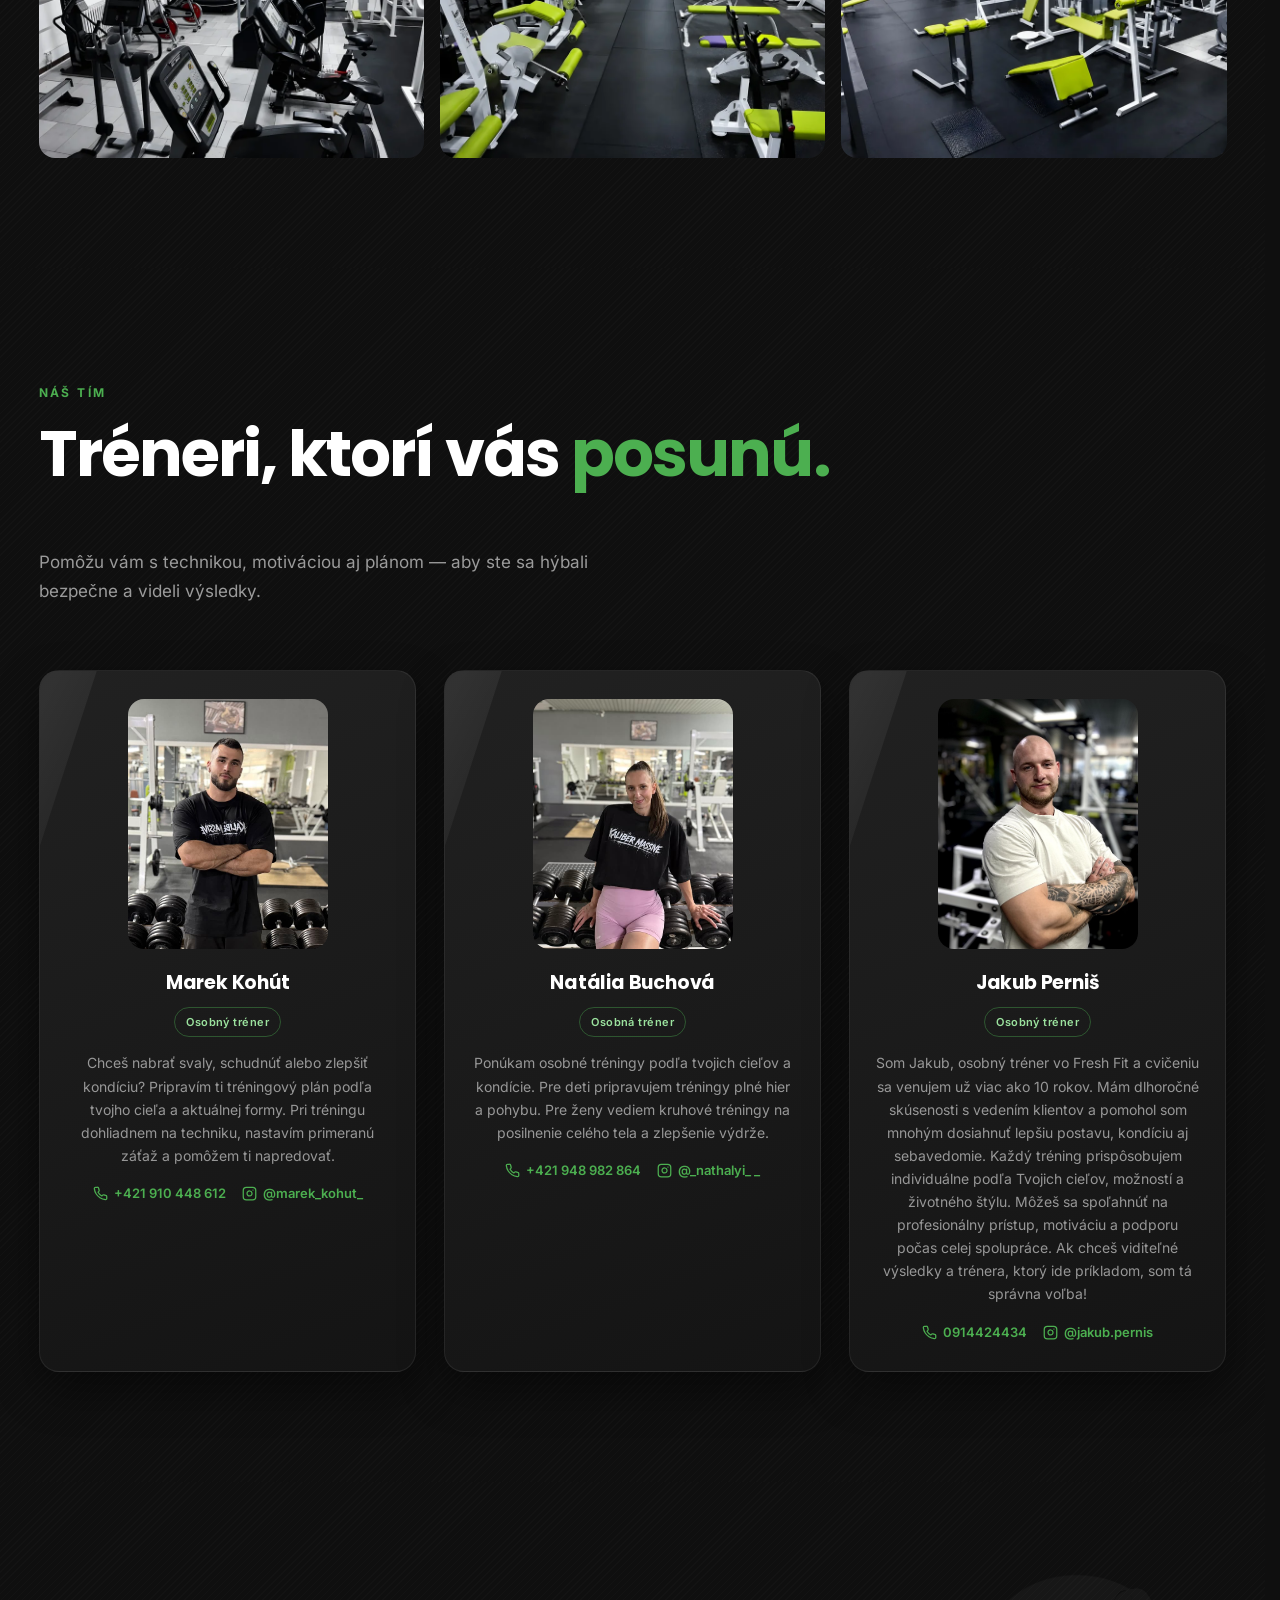
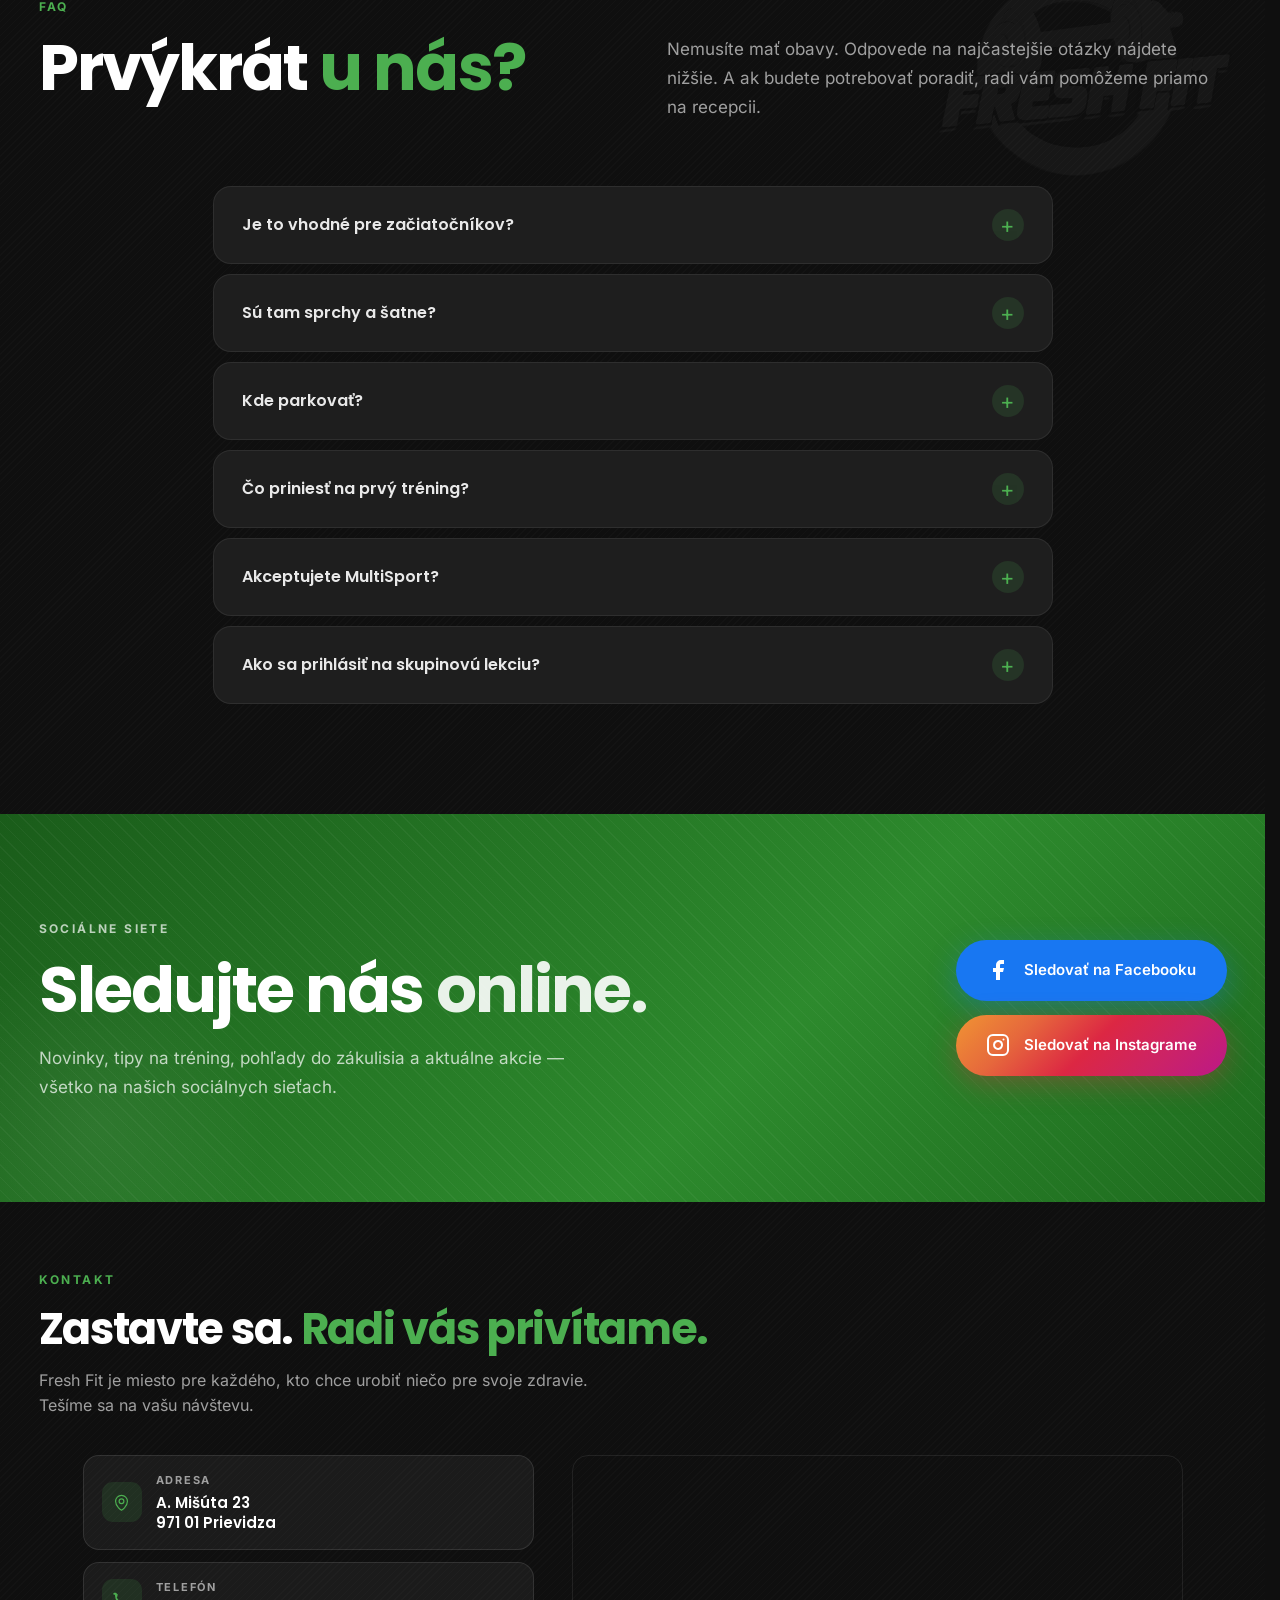
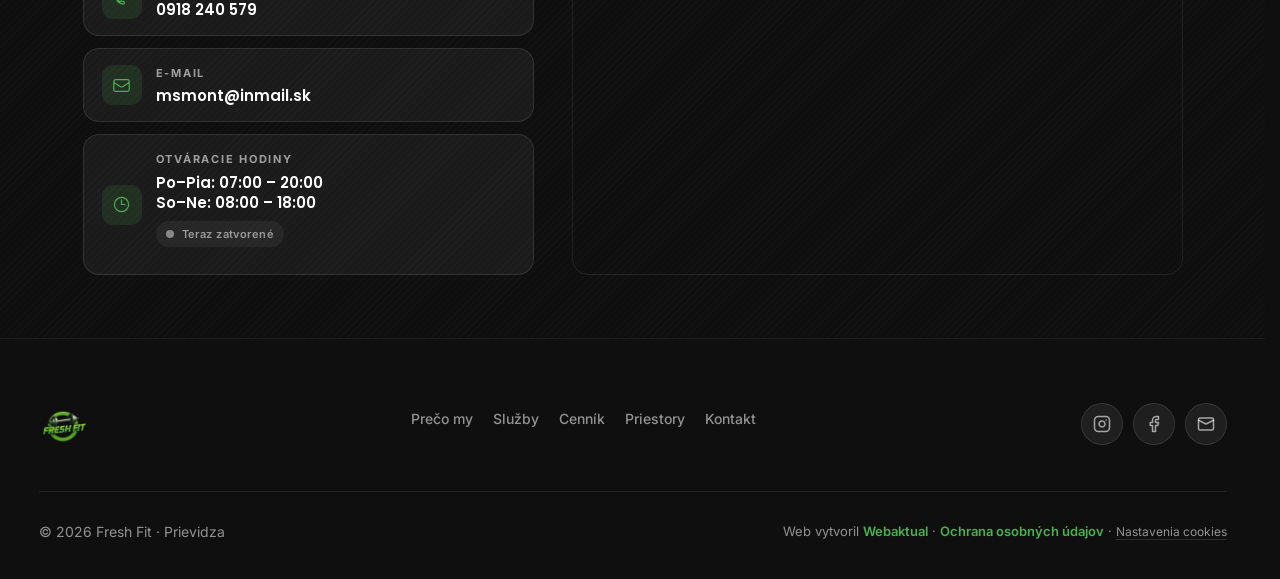
==== commit e1f997a2: "Výkon: fonty a Lenis lokálne, GA až po zobrazení, obrázky cez Netlify Image CDN (oprava 404 z Vercel" ====
--- a/index.html
+++ b/index.html
@@ -52,8 +52,8 @@
 <meta property="og:url" content="https://www.freshfit.sk/" />
 <title>Fresh Fit — Moderné fitnescentrum v Prievidzi</title>
 <meta name="description" content="Fresh Fit — moderné fitnescentrum v srdci Prievidze. Otvorené každý deň. Akceptujeme Multisport." />
-<link rel="preload" as="image" href="images/priestory/5.webp" fetchpriority="high">
-<link rel="preload" as="image" href="freshfit-logo-intro.webp" fetchpriority="high">
+<link rel="preload" as="image" href="images/priestory/5.webp" media="(min-width: 901px)" fetchpriority="high">
+<link rel="preload" as="image" href="freshfit-logo-intro.webp" imagesrcset="freshfit-logo-intro-600.webp 600w, freshfit-logo-intro.webp 960w" imagesizes="min(82vw, 480px)" fetchpriority="high">
 <!-- INTRO — kritické CSS overlayu inline, aby prekryl obrazovku od prvého vykreslenia (žiadny FOUC). Animácie a prechody sú v styles.css. -->
 <style>
   #intro{position:fixed;inset:0;z-index:99999;}
@@ -64,12 +64,28 @@
   #intro .intro-logo{display:block;width:min(82vw,480px);height:auto;}
   #intro .intro-line{display:block;width:min(70vw,400px);height:2px;}
 </style>
-<link rel="preconnect" href="https://fonts.googleapis.com" />
-<link rel="preconnect" href="https://fonts.gstatic.com" crossorigin />
-<link href="https://fonts.googleapis.com/css2?family=Poppins:wght@500;600;700;800&family=Inter:wght@400;500;600;700&display=swap" rel="stylesheet" />
+<link rel="preload" href="/fonts/poppins-latin-b542d4.woff2" as="font" type="font/woff2" crossorigin>
+<style>
+@font-face { font-family: 'Inter'; font-style: normal; font-weight: 400; font-display: swap; src: url(/fonts/inter-latin-ext-395290.woff2) format('woff2'); unicode-range: U+0100-02BA, U+02BD-02C5, U+02C7-02CC, U+02CE-02D7, U+02DD-02FF, U+0304, U+0308, U+0329, U+1D00-1DBF, U+1E00-1E9F, U+1EF2-1EFF, U+2020, U+20A0-20AB, U+20AD-20C4, U+2113, U+2C60-2C7F, U+A720-A7FF; }
+@font-face { font-family: 'Inter'; font-style: normal; font-weight: 400; font-display: swap; src: url(/fonts/inter-latin-567244.woff2) format('woff2'); unicode-range: U+0000-00FF, U+0131, U+0152-0153, U+02BB-02BC, U+02C6, U+02DA, U+02DC, U+0304, U+0308, U+0329, U+2000-206F, U+20AC, U+2122, U+2191, U+2193, U+2212, U+2215, U+FEFF, U+FFFD; }
+@font-face { font-family: 'Inter'; font-style: normal; font-weight: 500; font-display: swap; src: url(/fonts/inter-latin-ext-395290.woff2) format('woff2'); unicode-range: U+0100-02BA, U+02BD-02C5, U+02C7-02CC, U+02CE-02D7, U+02DD-02FF, U+0304, U+0308, U+0329, U+1D00-1DBF, U+1E00-1E9F, U+1EF2-1EFF, U+2020, U+20A0-20AB, U+20AD-20C4, U+2113, U+2C60-2C7F, U+A720-A7FF; }
+@font-face { font-family: 'Inter'; font-style: normal; font-weight: 500; font-display: swap; src: url(/fonts/inter-latin-567244.woff2) format('woff2'); unicode-range: U+0000-00FF, U+0131, U+0152-0153, U+02BB-02BC, U+02C6, U+02DA, U+02DC, U+0304, U+0308, U+0329, U+2000-206F, U+20AC, U+2122, U+2191, U+2193, U+2212, U+2215, U+FEFF, U+FFFD; }
+@font-face { font-family: 'Inter'; font-style: normal; font-weight: 600; font-display: swap; src: url(/fonts/inter-latin-ext-395290.woff2) format('woff2'); unicode-range: U+0100-02BA, U+02BD-02C5, U+02C7-02CC, U+02CE-02D7, U+02DD-02FF, U+0304, U+0308, U+0329, U+1D00-1DBF, U+1E00-1E9F, U+1EF2-1EFF, U+2020, U+20A0-20AB, U+20AD-20C4, U+2113, U+2C60-2C7F, U+A720-A7FF; }
+@font-face { font-family: 'Inter'; font-style: normal; font-weight: 600; font-display: swap; src: url(/fonts/inter-latin-567244.woff2) format('woff2'); unicode-range: U+0000-00FF, U+0131, U+0152-0153, U+02BB-02BC, U+02C6, U+02DA, U+02DC, U+0304, U+0308, U+0329, U+2000-206F, U+20AC, U+2122, U+2191, U+2193, U+2212, U+2215, U+FEFF, U+FFFD; }
+@font-face { font-family: 'Inter'; font-style: normal; font-weight: 700; font-display: swap; src: url(/fonts/inter-latin-ext-395290.woff2) format('woff2'); unicode-range: U+0100-02BA, U+02BD-02C5, U+02C7-02CC, U+02CE-02D7, U+02DD-02FF, U+0304, U+0308, U+0329, U+1D00-1DBF, U+1E00-1E9F, U+1EF2-1EFF, U+2020, U+20A0-20AB, U+20AD-20C4, U+2113, U+2C60-2C7F, U+A720-A7FF; }
+@font-face { font-family: 'Inter'; font-style: normal; font-weight: 700; font-display: swap; src: url(/fonts/inter-latin-567244.woff2) format('woff2'); unicode-range: U+0000-00FF, U+0131, U+0152-0153, U+02BB-02BC, U+02C6, U+02DA, U+02DC, U+0304, U+0308, U+0329, U+2000-206F, U+20AC, U+2122, U+2191, U+2193, U+2212, U+2215, U+FEFF, U+FFFD; }
+@font-face { font-family: 'Poppins'; font-style: normal; font-weight: 500; font-display: swap; src: url(/fonts/poppins-latin-ext-4754f6.woff2) format('woff2'); unicode-range: U+0100-02BA, U+02BD-02C5, U+02C7-02CC, U+02CE-02D7, U+02DD-02FF, U+0304, U+0308, U+0329, U+1D00-1DBF, U+1E00-1E9F, U+1EF2-1EFF, U+2020, U+20A0-20AB, U+20AD-20C4, U+2113, U+2C60-2C7F, U+A720-A7FF; }
+@font-face { font-family: 'Poppins'; font-style: normal; font-weight: 500; font-display: swap; src: url(/fonts/poppins-latin-178956.woff2) format('woff2'); unicode-range: U+0000-00FF, U+0131, U+0152-0153, U+02BB-02BC, U+02C6, U+02DA, U+02DC, U+0304, U+0308, U+0329, U+2000-206F, U+20AC, U+2122, U+2191, U+2193, U+2212, U+2215, U+FEFF, U+FFFD; }
+@font-face { font-family: 'Poppins'; font-style: normal; font-weight: 600; font-display: swap; src: url(/fonts/poppins-latin-ext-4445c0.woff2) format('woff2'); unicode-range: U+0100-02BA, U+02BD-02C5, U+02C7-02CC, U+02CE-02D7, U+02DD-02FF, U+0304, U+0308, U+0329, U+1D00-1DBF, U+1E00-1E9F, U+1EF2-1EFF, U+2020, U+20A0-20AB, U+20AD-20C4, U+2113, U+2C60-2C7F, U+A720-A7FF; }
+@font-face { font-family: 'Poppins'; font-style: normal; font-weight: 600; font-display: swap; src: url(/fonts/poppins-latin-fd1924.woff2) format('woff2'); unicode-range: U+0000-00FF, U+0131, U+0152-0153, U+02BB-02BC, U+02C6, U+02DA, U+02DC, U+0304, U+0308, U+0329, U+2000-206F, U+20AC, U+2122, U+2191, U+2193, U+2212, U+2215, U+FEFF, U+FFFD; }
+@font-face { font-family: 'Poppins'; font-style: normal; font-weight: 700; font-display: swap; src: url(/fonts/poppins-latin-ext-293d06.woff2) format('woff2'); unicode-range: U+0100-02BA, U+02BD-02C5, U+02C7-02CC, U+02CE-02D7, U+02DD-02FF, U+0304, U+0308, U+0329, U+1D00-1DBF, U+1E00-1E9F, U+1EF2-1EFF, U+2020, U+20A0-20AB, U+20AD-20C4, U+2113, U+2C60-2C7F, U+A720-A7FF; }
+@font-face { font-family: 'Poppins'; font-style: normal; font-weight: 700; font-display: swap; src: url(/fonts/poppins-latin-ddd022.woff2) format('woff2'); unicode-range: U+0000-00FF, U+0131, U+0152-0153, U+02BB-02BC, U+02C6, U+02DA, U+02DC, U+0304, U+0308, U+0329, U+2000-206F, U+20AC, U+2122, U+2191, U+2193, U+2212, U+2215, U+FEFF, U+FFFD; }
+@font-face { font-family: 'Poppins'; font-style: normal; font-weight: 800; font-display: swap; src: url(/fonts/poppins-latin-ext-f895dc.woff2) format('woff2'); unicode-range: U+0100-02BA, U+02BD-02C5, U+02C7-02CC, U+02CE-02D7, U+02DD-02FF, U+0304, U+0308, U+0329, U+1D00-1DBF, U+1E00-1E9F, U+1EF2-1EFF, U+2020, U+20A0-20AB, U+20AD-20C4, U+2113, U+2C60-2C7F, U+A720-A7FF; }
+@font-face { font-family: 'Poppins'; font-style: normal; font-weight: 800; font-display: swap; src: url(/fonts/poppins-latin-b542d4.woff2) format('woff2'); unicode-range: U+0000-00FF, U+0131, U+0152-0153, U+02BB-02BC, U+02C6, U+02DA, U+02DC, U+0304, U+0308, U+0329, U+2000-206F, U+20AC, U+2122, U+2191, U+2193, U+2212, U+2215, U+FEFF, U+FFFD; }
+</style>
 <link rel="stylesheet" href="styles.css" />
 <link rel="stylesheet" href="styles-sections.css" />
-<link rel="stylesheet" href="https://unpkg.com/lenis@1.3.23/dist/lenis.css" />
+<style>html.lenis,html.lenis body{height:auto}.lenis:not(.lenis-autoToggle).lenis-stopped{overflow:clip}.lenis [data-lenis-prevent],.lenis [data-lenis-prevent-wheel],.lenis [data-lenis-prevent-touch],.lenis [data-lenis-prevent-vertical],.lenis [data-lenis-prevent-horizontal]{overscroll-behavior:contain}.lenis.lenis-smooth iframe{pointer-events:none}.lenis.lenis-autoToggle{transition-property:overflow;transition-duration:1ms;transition-behavior:allow-discrete}</style>
 <link rel="icon" type="image/x-icon" href="favicon.ico" />
 <link rel="icon" type="image/png" sizes="32x32" href="favicon-32x32.png" />
 <link rel="icon" type="image/png" sizes="16x16" href="favicon-16x16.png" />
@@ -116,7 +132,18 @@
   function gtag(){dataLayer.push(arguments);}
   gtag('consent', 'default', { analytics_storage: 'denied', ad_storage: 'denied' });
 </script>
-<script async src="https://www.googletagmanager.com/gtag/js?id=G-60BRLKL03H"></script>
+<script>
+  /* GA sa načíta až po zobrazení stránky (nebrzdí prvé vykreslenie); volania gtag()
+     sa medzitým zbierajú v dataLayer, súhlas (consent) funguje rovnako */
+  (function(){
+    function load(){ if (window.__gaLoaded) return; window.__gaLoaded = 1;
+      var s = document.createElement('script'); s.async = true;
+      s.src = 'https://www.googletagmanager.com/gtag/js?id=G-60BRLKL03H'; document.head.appendChild(s); }
+    function later(){ setTimeout(function(){ (window.requestIdleCallback || setTimeout)(load); }, 2500); }
+    if (document.readyState === 'complete') later(); else window.addEventListener('load', later);
+    ['pointerdown', 'keydown', 'scroll'].forEach(function(e){ window.addEventListener(e, load, { once: true, passive: true }); });
+  })();
+</script>
 <script>
   gtag('js', new Date());
   gtag('config', 'G-60BRLKL03H');
@@ -124,7 +151,7 @@
 </head>
 <body>
 <div id="ff-legacy" role="main">
-  <img src="freshfit-logo-legacy.png" alt="Fresh Fit" width="90" height="90">
+  <img src="freshfit-logo-legacy.png" alt="Fresh Fit" width="90" height="90" loading="lazy">
   <h1>Fresh Fit</h1>
   <p>Moderné fitnescentrum v Prievidzi. Zavolajte nám alebo sa zastavte osobne.</p>
   <a class="ff-legacy-btn" href="tel:+421918240579">+421 918 240 579</a>
@@ -139,7 +166,7 @@
   <div class="intro-panel intro-panel--top"></div>
   <div class="intro-panel intro-panel--bottom"></div>
   <div class="intro-center">
-    <img src="freshfit-logo-intro.webp" alt="" class="intro-logo" width="960" height="960" fetchpriority="high" decoding="async">
+    <img src="freshfit-logo-intro.webp" srcset="freshfit-logo-intro-600.webp 600w, freshfit-logo-intro.webp 960w" sizes="min(82vw, 480px)" alt="" class="intro-logo" width="960" height="960" fetchpriority="high" decoding="async">
     <span class="intro-line"></span>
   </div>
 </div>
@@ -200,7 +227,7 @@
 <nav class="nav" id="nav">
   <div class="container nav-inner">
     <a href="index.html" class="logo" aria-label="Fresh Fit">
-      <img src="freshfit-logo.webp" alt="Fresh Fit" class="logo-img logo-img-nav" />
+      <img src="freshfit-logo-200.webp" srcset="freshfit-logo-200.webp 200w, freshfit-logo.webp 700w" sizes="52px" width="700" height="700" alt="Fresh Fit" class="logo-img logo-img-nav" />
     </a>
     <ul class="nav-menu" id="navMenu">
       <!-- Oznamy a Tréneri: skryté, kým CMS loader nepotvrdí obsah (sekcie sú defaultne display:none) -->
@@ -229,7 +256,7 @@
         <span class="open-dot"></span>
         <span class="open-label"></span>
       </div>
-      <h1><span id="cms-hero-line1">Vaše telo bude</span><br /><span class="accent rot" id="rotWord">silnejšie</span></h1>
+      <h1><span id="cms-hero-line1">Vaše telo bude</span><br /><span class="accent rot" id="rotWord">pružnejšie</span></h1>
       <p class="lead" id="cms-hero-subtitle">
         Moderné fitnescentrum v srdci Prievidze.<br />
         Pre začiatočníkov aj profesionálov.
@@ -341,7 +368,7 @@
 
 <!-- ============ PREČO MY ============ -->
 <section class="why dark-section" id="why" style="position:relative; overflow:hidden;">
-  <img src="freshfit-logo.webp" alt="" aria-hidden="true" class="why-logo-stamp">
+  <img src="freshfit-logo.webp" width="700" height="700" alt="" aria-hidden="true" class="why-logo-stamp" loading="lazy" decoding="async">
   <div class="container" style="position:relative; z-index:1;">
     <div class="section-head">
       <div>
@@ -453,7 +480,7 @@
 
 <!-- ============ CENNÍK ============ -->
 <section class="pricing light-section" id="pricing">
-  <img src="freshfit-logo.webp" alt="" aria-hidden="true" class="logo-stamp logo-stamp--dark stamp-pricing">
+  <img src="freshfit-logo.webp" width="700" height="700" alt="" aria-hidden="true" class="logo-stamp logo-stamp--dark stamp-pricing" loading="lazy" decoding="async">
   <div class="container">
     <div class="section-head">
       <div>
@@ -562,7 +589,7 @@
 
 <!-- ============ VIBRAČNÁ PLOŠINA ============ -->
 <section class="vibracna dark-section" id="vibracna">
-  <img class="vibracna-logo-wm" src="freshfit-logo.webp" alt="" aria-hidden="true">
+  <img class="vibracna-logo-wm" src="freshfit-logo.webp" alt="" aria-hidden="true" loading="lazy" decoding="async">
   <div class="container">
     <div class="section-head">
       <div>
@@ -656,7 +683,7 @@
 
 <!-- ============ MULTISPORT ============ -->
 <section class="multisport green-section" id="multisport">
-  <img src="freshfit-logo.webp" alt="" aria-hidden="true" class="logo-stamp stamp-multisport">
+  <img src="freshfit-logo.webp" width="700" height="700" alt="" aria-hidden="true" class="logo-stamp stamp-multisport" loading="lazy" decoding="async">
   <div class="container multisport-inner">
     <div class="multisport-badge reveal">
       <img src="images/multisport-logo.png" alt="MultiSport karta" style="width:300px; border-radius:16px; box-shadow: 0 20px 60px rgba(0,0,0,0.3);" loading="lazy" />
@@ -677,7 +704,7 @@
   <div class="container">
     <div class="priestory-header">
       <div class="priestory-logo-col" aria-hidden="true">
-        <img src="freshfit-logo.webp" alt="" class="priestory-logo-img">
+        <img src="freshfit-logo.webp" width="700" height="700" alt="" class="priestory-logo-img" loading="lazy" decoding="async">
       </div>
       <div class="priestory-header-right">
         <h2>Pozrite sa, kde budete <span class="accent">trénovať.</span></h2>
@@ -702,7 +729,7 @@
         <div class="priestory-overlay"><svg width="28" height="28" viewBox="0 0 24 24" fill="none" stroke="#fff" stroke-width="2" stroke-linecap="round" stroke-linejoin="round" aria-hidden="true"><circle cx="11" cy="11" r="8"/><line x1="21" y1="21" x2="16.65" y2="16.65"/><line x1="11" y1="8" x2="11" y2="14"/><line x1="8" y1="11" x2="14" y2="11"/></svg></div>
       </div>
       <div class="priestory-item reveal" style="--i:4">
-        <img src="images/priestory/5.webp" alt="Fresh Fit priestory" width="800" height="600" loading="lazy" decoding="async" />
+        <img src="images/priestory/5.webp" srcset="images/priestory/5-m.webp 900w, images/priestory/5.webp 1600w" sizes="(max-width: 900px) 100vw, 800px" alt="Fresh Fit priestory" width="800" height="600" loading="lazy" decoding="async" />
         <div class="priestory-overlay"><svg width="28" height="28" viewBox="0 0 24 24" fill="none" stroke="#fff" stroke-width="2" stroke-linecap="round" stroke-linejoin="round" aria-hidden="true"><circle cx="11" cy="11" r="8"/><line x1="21" y1="21" x2="16.65" y2="16.65"/><line x1="11" y1="8" x2="11" y2="14"/><line x1="8" y1="11" x2="14" y2="11"/></svg></div>
       </div>
       <div class="priestory-item reveal" style="--i:5">
@@ -764,7 +791,7 @@
 
 <!-- ============ FAQ ============ -->
 <section class="faq dark-section" id="faq">
-  <img src="freshfit-logo.webp" alt="" aria-hidden="true" class="logo-stamp stamp-faq">
+  <img src="freshfit-logo.webp" width="700" height="700" alt="" aria-hidden="true" class="logo-stamp stamp-faq" loading="lazy" decoding="async">
   <div class="container">
     <div class="section-head">
       <div>
@@ -929,7 +956,7 @@
   <div class="container footer-inner">
     <div class="footer-top">
       <a href="#top" class="logo" aria-label="Fresh Fit — späť na začiatok">
-        <img src="freshfit-logo.webp" alt="Fresh Fit" class="logo-img logo-img-footer" loading="lazy" />
+        <img src="freshfit-logo-200.webp" srcset="freshfit-logo-200.webp 200w, freshfit-logo.webp 700w" sizes="52px" width="700" height="700" alt="Fresh Fit" class="logo-img logo-img-footer" loading="lazy" />
       </a>
       <nav class="footer-nav" aria-label="Footer navigácia">
         <ul>
@@ -1228,13 +1255,13 @@
 <!-- ============ OZNAM LOADER ============ -->
 <script>
 (function(){
-  // Vercel Image Optimization — resize + webp on-the-fly (len na nasadenom webe)
+  // Netlify Image CDN — resize + webp on-the-fly (len na nasadenom webe)
   function optImg(path, w){
     if(!path) return path;
     if(location.hostname==='localhost' || location.hostname==='127.0.0.1') return path;
     if(/^https?:\/\//i.test(path)) return path;
     var p = path.charAt(0)==='/' ? path : '/'+path;
-    return '/_vercel/image?url=' + encodeURIComponent(p) + '&w=' + w + '&q=80';
+    return '/.netlify/images?url=' + encodeURIComponent(p) + '&w=' + w + '&q=80';
   }
   fetch('/data/oznam.json')
     .then(function(r){return r.ok?r.json():null;})
@@ -1410,7 +1437,7 @@
 </script>
 
 <!-- ============ LENIS SMOOTH SCROLL ============ -->
-<script src="https://unpkg.com/lenis@1.3.23/dist/lenis.min.js"></script>
+<script src="/vendor/lenis.min.js"></script>
 <script>
 (function(){
   if (window.matchMedia('(prefers-reduced-motion: reduce)').matches) return;
@@ -1483,13 +1510,13 @@
   var reduce = window.matchMedia('(prefers-reduced-motion: reduce)').matches;
   function esc(s){ return String(s == null ? '' : s).replace(/&/g,'&amp;').replace(/</g,'&lt;').replace(/>/g,'&gt;'); }
   function escAttr(s){ return esc(s).replace(/"/g,'&quot;'); }
-  // Vercel Image Optimization — resize + webp on-the-fly (len na nasadenom webe)
+  // Netlify Image CDN — resize + webp on-the-fly (len na nasadenom webe)
   function optImg(path, w){
     if(!path) return path;
     if(location.hostname==='localhost' || location.hostname==='127.0.0.1') return path;
     if(/^https?:\/\//i.test(path)) return path;
     var p = path.charAt(0)==='/' ? path : '/'+path; // normalizuj na cestu so '/'
-    return '/_vercel/image?url=' + encodeURIComponent(p) + '&w=' + w + '&q=80';
+    return '/.netlify/images?url=' + encodeURIComponent(p) + '&w=' + w + '&q=80';
   }
   // reálna hodnota? prázdne a zástupné "XXX"/"@XXXXXX" sa neberú
   function realVal(s){ s = (s==null?'':String(s)).trim(); if(!s) return ''; if(/x{2,}/i.test(s)) return ''; return s; }
@@ -1657,7 +1684,9 @@
 (function(){
   var reduce = window.matchMedia('(prefers-reduced-motion: reduce)').matches;
   var WORDS = ['silnejšie','zdravšie','pružnejšie','vo forme'];
-  var rot = document.getElementById('rotWord'), wi = 0;
+  // štart najdlhším slovom: neskoršie slová nie sú širšie → nadpis sa nepočíta
+  // ako nový najväčší obsah (LCP) pri každej zmene
+  var rot = document.getElementById('rotWord'), wi = Math.max(0, WORDS.indexOf(rot ? rot.textContent : ''));
   if (rot && !reduce) {
     setInterval(function(){
       rot.style.opacity = '0'; rot.style.transform = 'translateY(10px)';
--- a/styles.css
+++ b/styles.css
@@ -339,6 +339,9 @@
   animation: none !important;
   will-change: auto !important;
 }
+@media (max-width: 900px) {
+  .hero-bg { background-image: url('images/priestory/5-m.webp'); }
+}
 /* Dark overlay — gradient pre lepšiu čitateľnosť textu */
 .hero::before {
   content: '';
@@ -1161,8 +1164,10 @@
     introLineGrow 0.55s cubic-bezier(0.16, 1, 0.3, 1) 0.35s both,
     introLineBeat 0.4s ease-in-out 1.05s;
 }
+/* štart 0.01 namiesto 0: okom rovnaké, ale prehliadač logo považuje za vykreslené
+   hneď (rýchlejšie LCP v PageSpeed); s 0 by čakal na koniec animácie */
 @keyframes introLogoIn {
-  from { opacity: 0; transform: scale(0.92); }
+  from { opacity: 0.01; transform: scale(0.92); }
   to   { opacity: 1; transform: scale(1); }
 }
 @keyframes introGlowIn {
--- a/styles-sections.css
+++ b/styles-sections.css
@@ -932,7 +932,7 @@
 .ci-label {
   font-size: 11px; font-weight: 700;
   letter-spacing: 0.16em; text-transform: uppercase;
-  color: rgba(255,255,255,0.45); margin-bottom: 4px;
+  color: rgba(255,255,255,0.58); margin-bottom: 4px;
 }
 .ci-value {
   font-family: 'Poppins', sans-serif;
@@ -1015,8 +1015,8 @@
   flex-wrap: wrap;
   gap: 12px;
 }
-.footer-copy { font-size: 14px; color: rgba(255,255,255,0.35); }
-.footer-credit { font-size: 13px; color: rgba(255,255,255,0.3); }
+.footer-copy { font-size: 14px; color: rgba(255,255,255,0.55); }
+.footer-credit { font-size: 13px; color: rgba(255,255,255,0.55); }
 .footer-credit a { color: var(--accent); font-weight: 600; transition: color 0.2s ease; }
 .footer-credit a:hover { color: var(--accent-dark); }
 .footer-cookie-btn {
@@ -1025,7 +1025,7 @@
   padding: 0;
   cursor: pointer;
   font-size: 12px;
-  color: rgba(255,255,255,0.28);
+  color: rgba(255,255,255,0.55);
   font-family: inherit;
   transition: color 0.2s ease;
   text-decoration: underline;
@@ -1551,7 +1551,7 @@
   font-weight: 700;
   letter-spacing: 0.15em;
   text-transform: uppercase;
-  color: rgba(255,255,255,0.4);
+  color: rgba(255,255,255,0.55);
   padding: 0 32px;
   white-space: nowrap;
 }
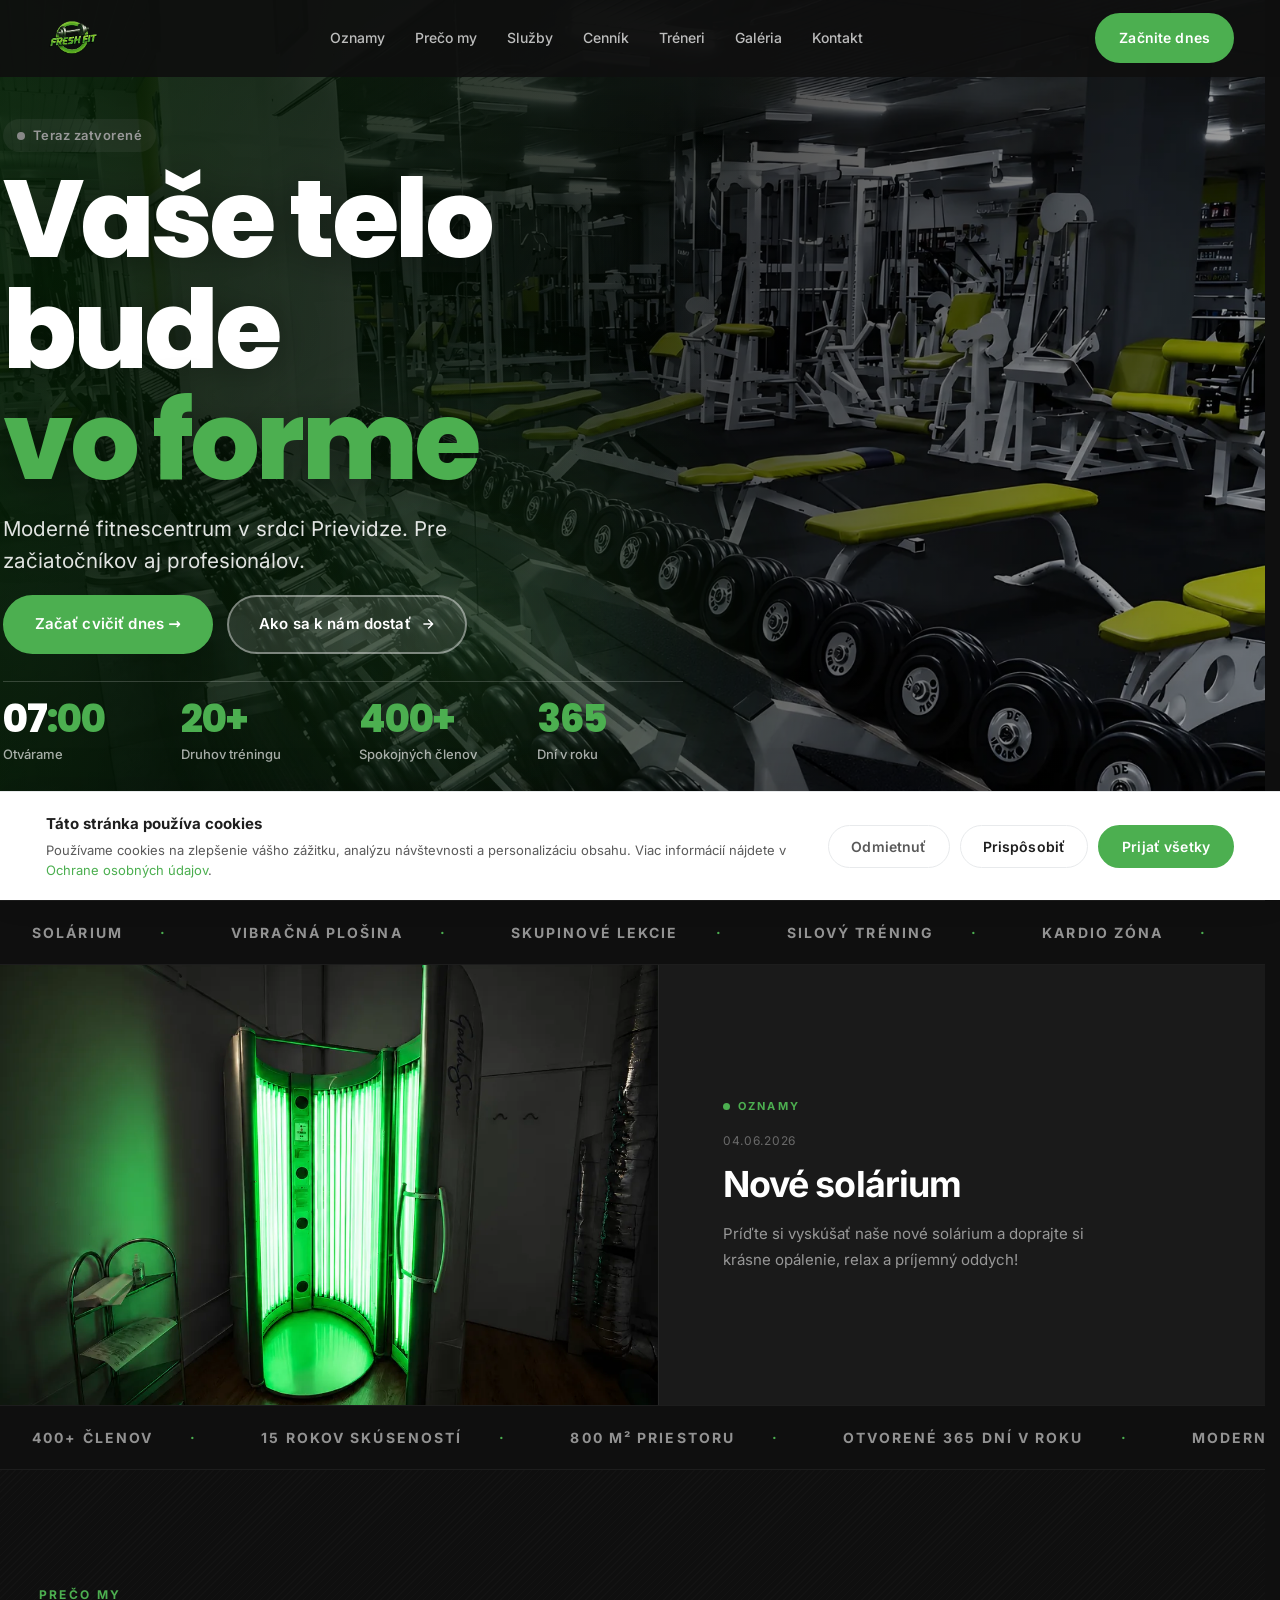
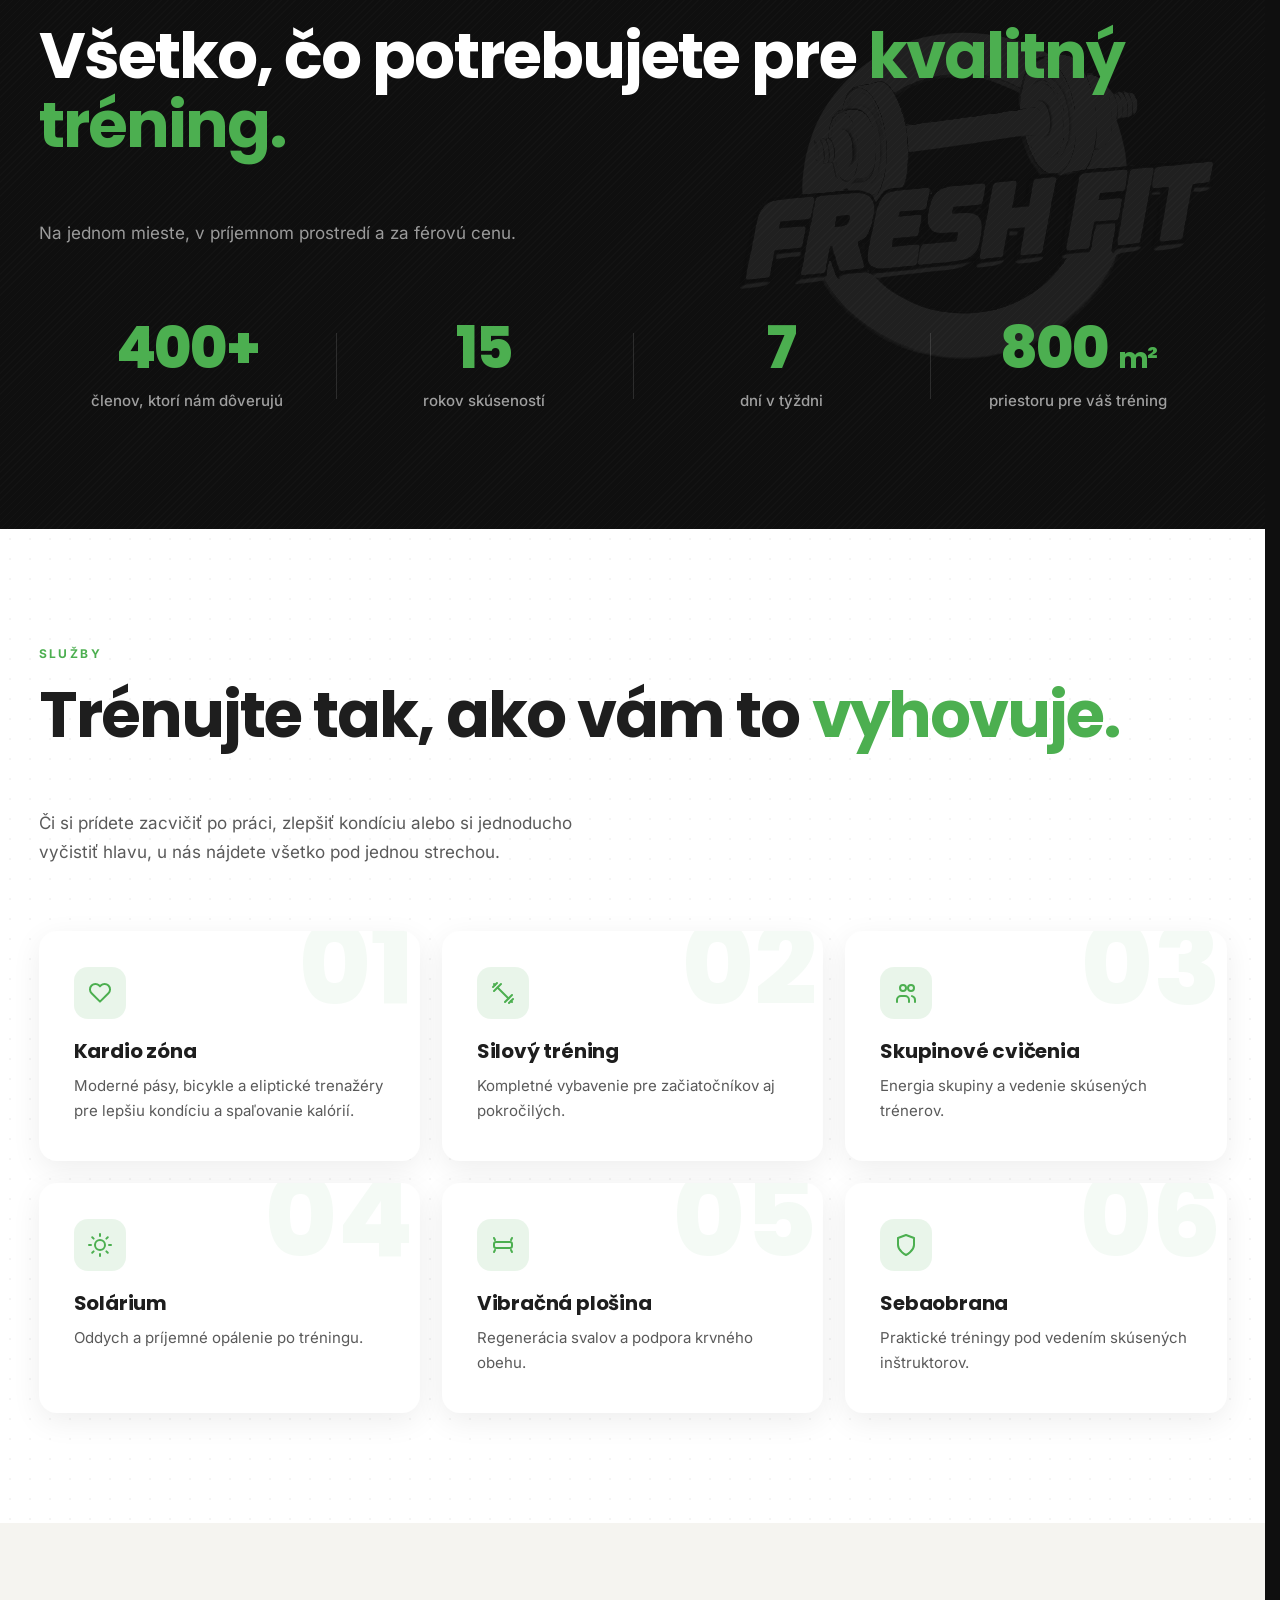
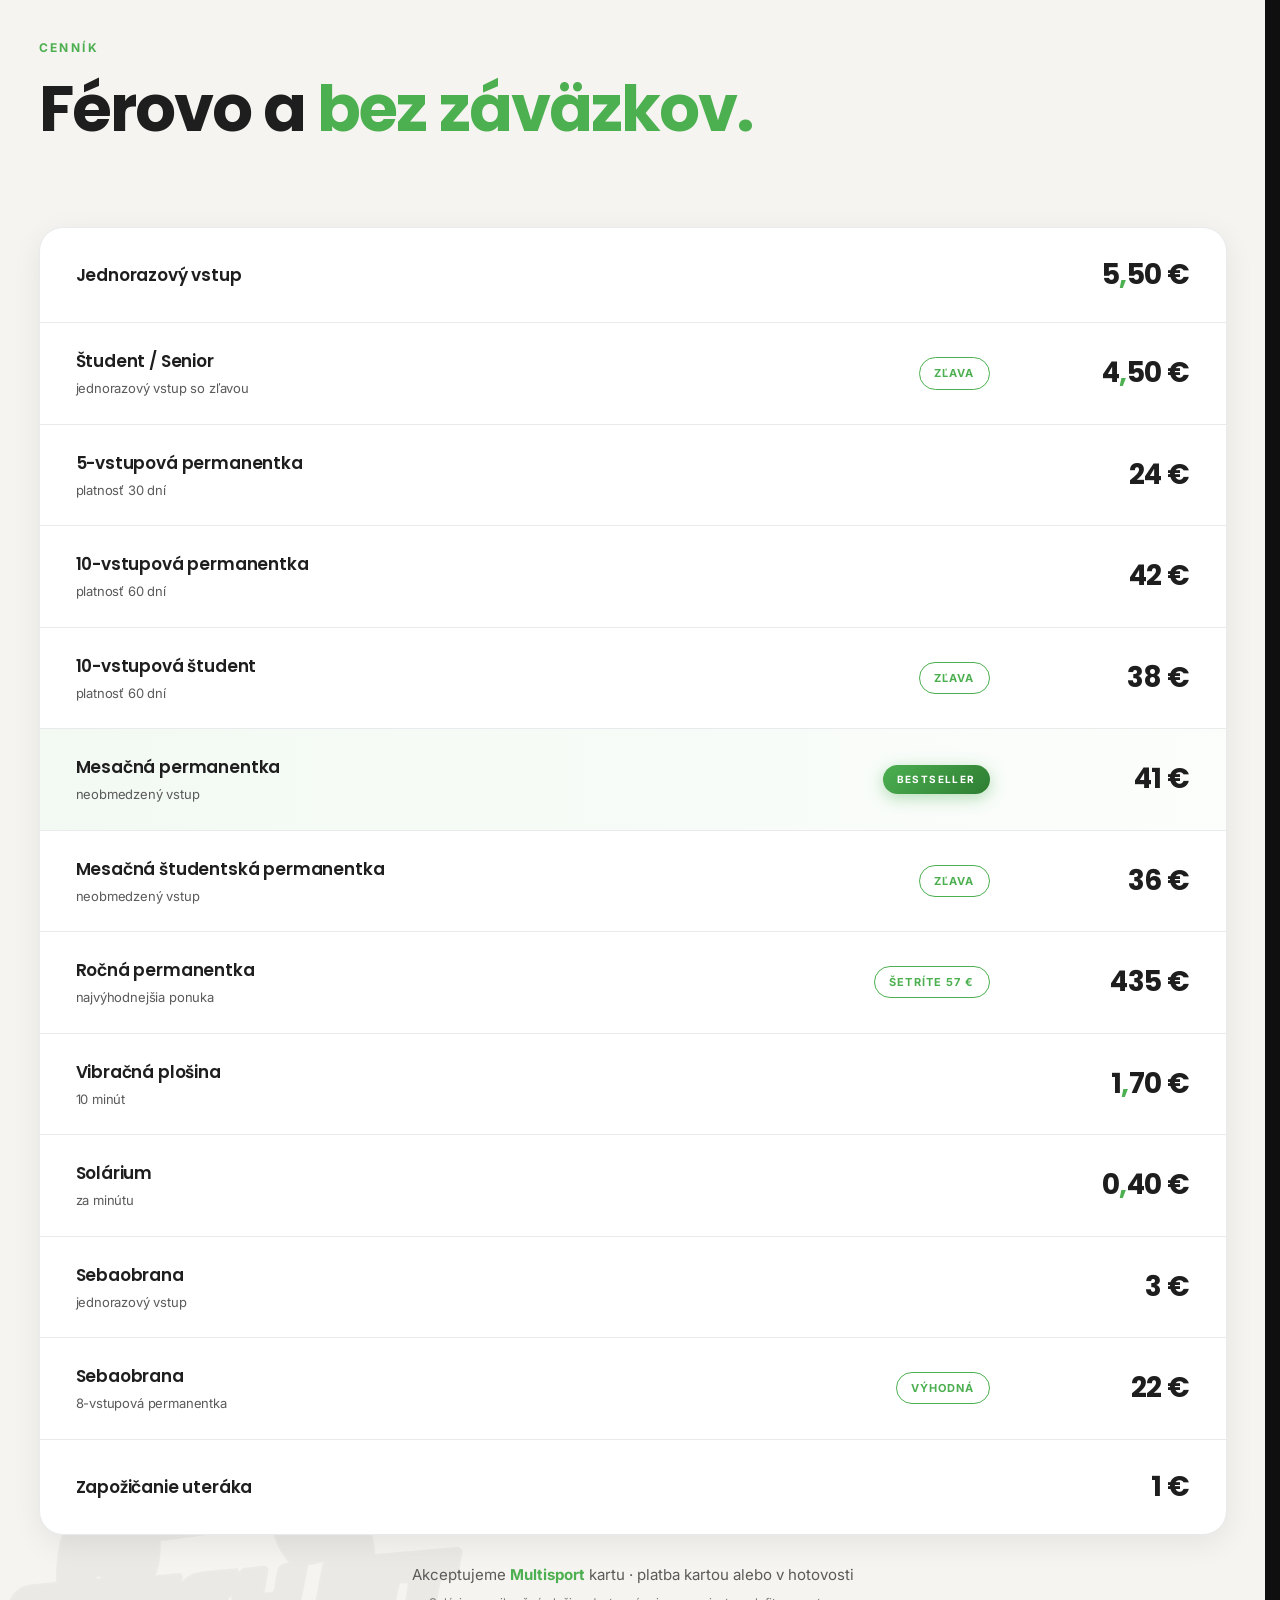
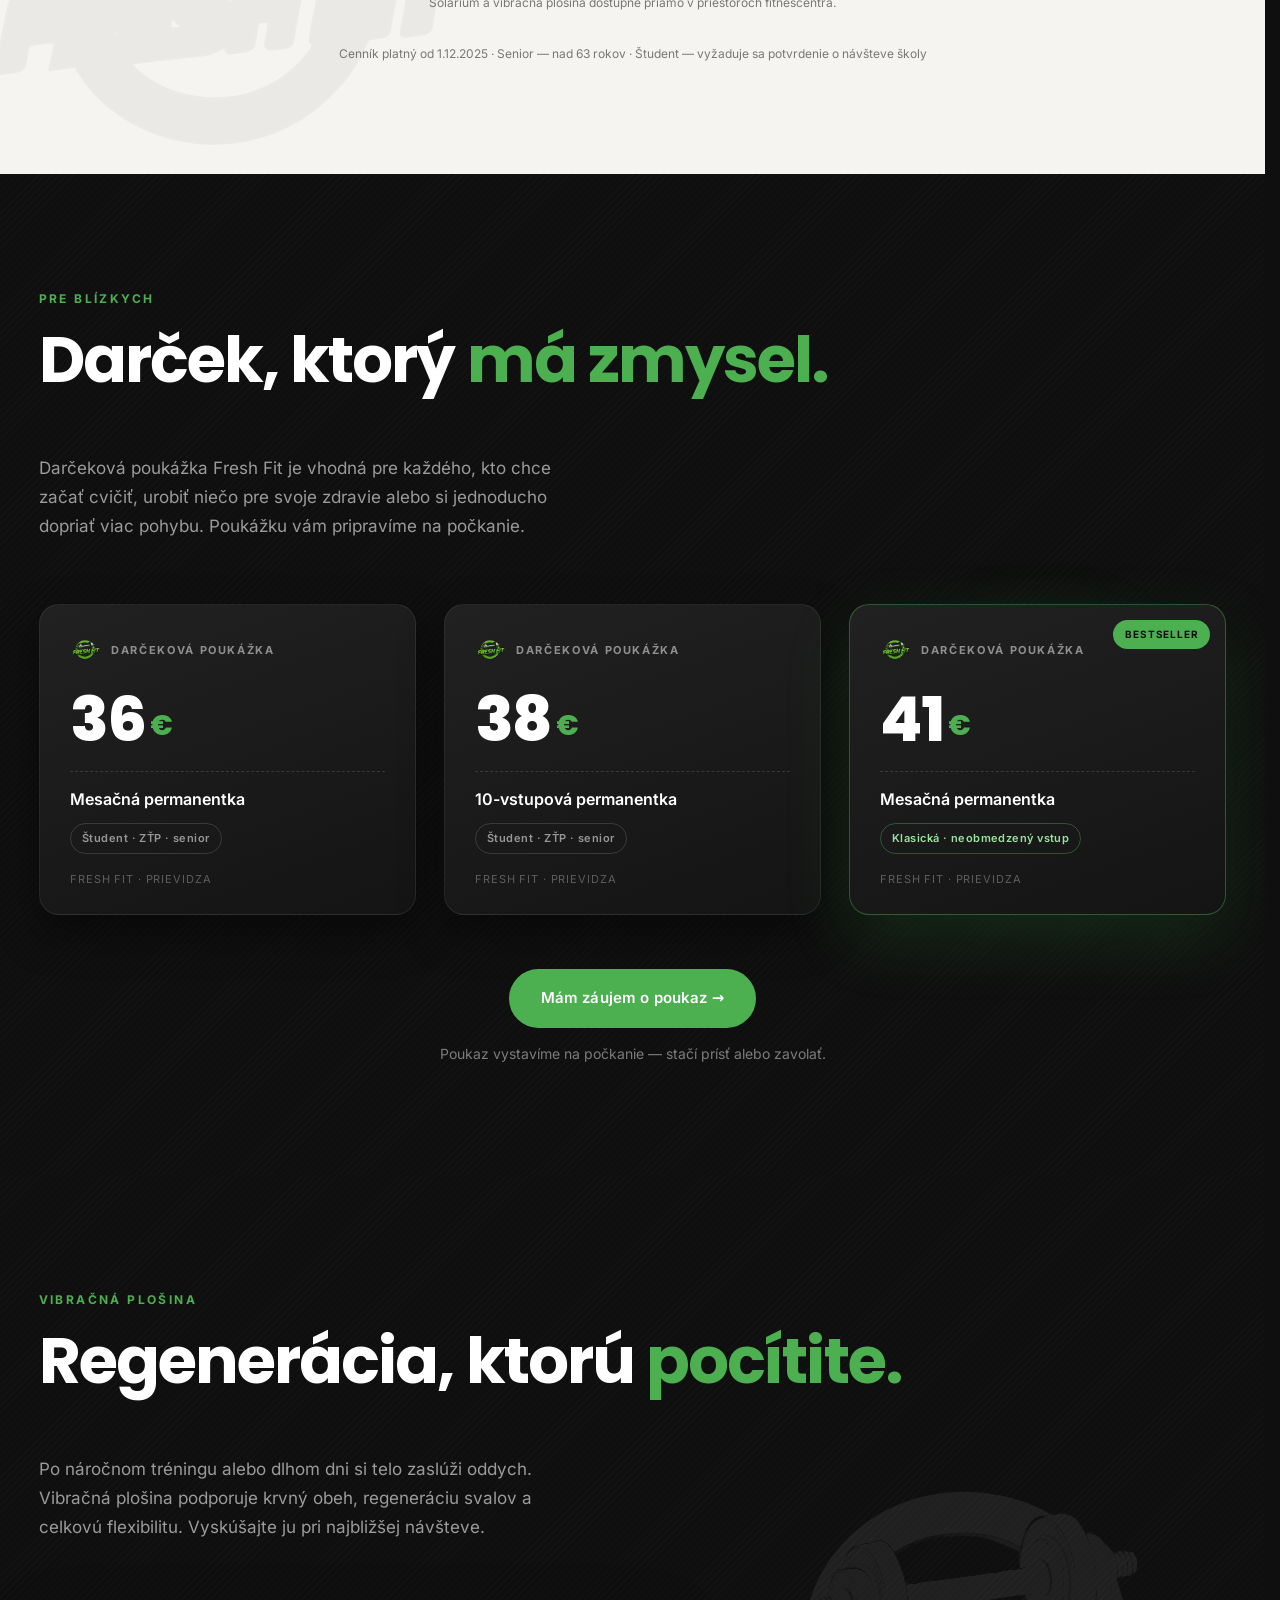
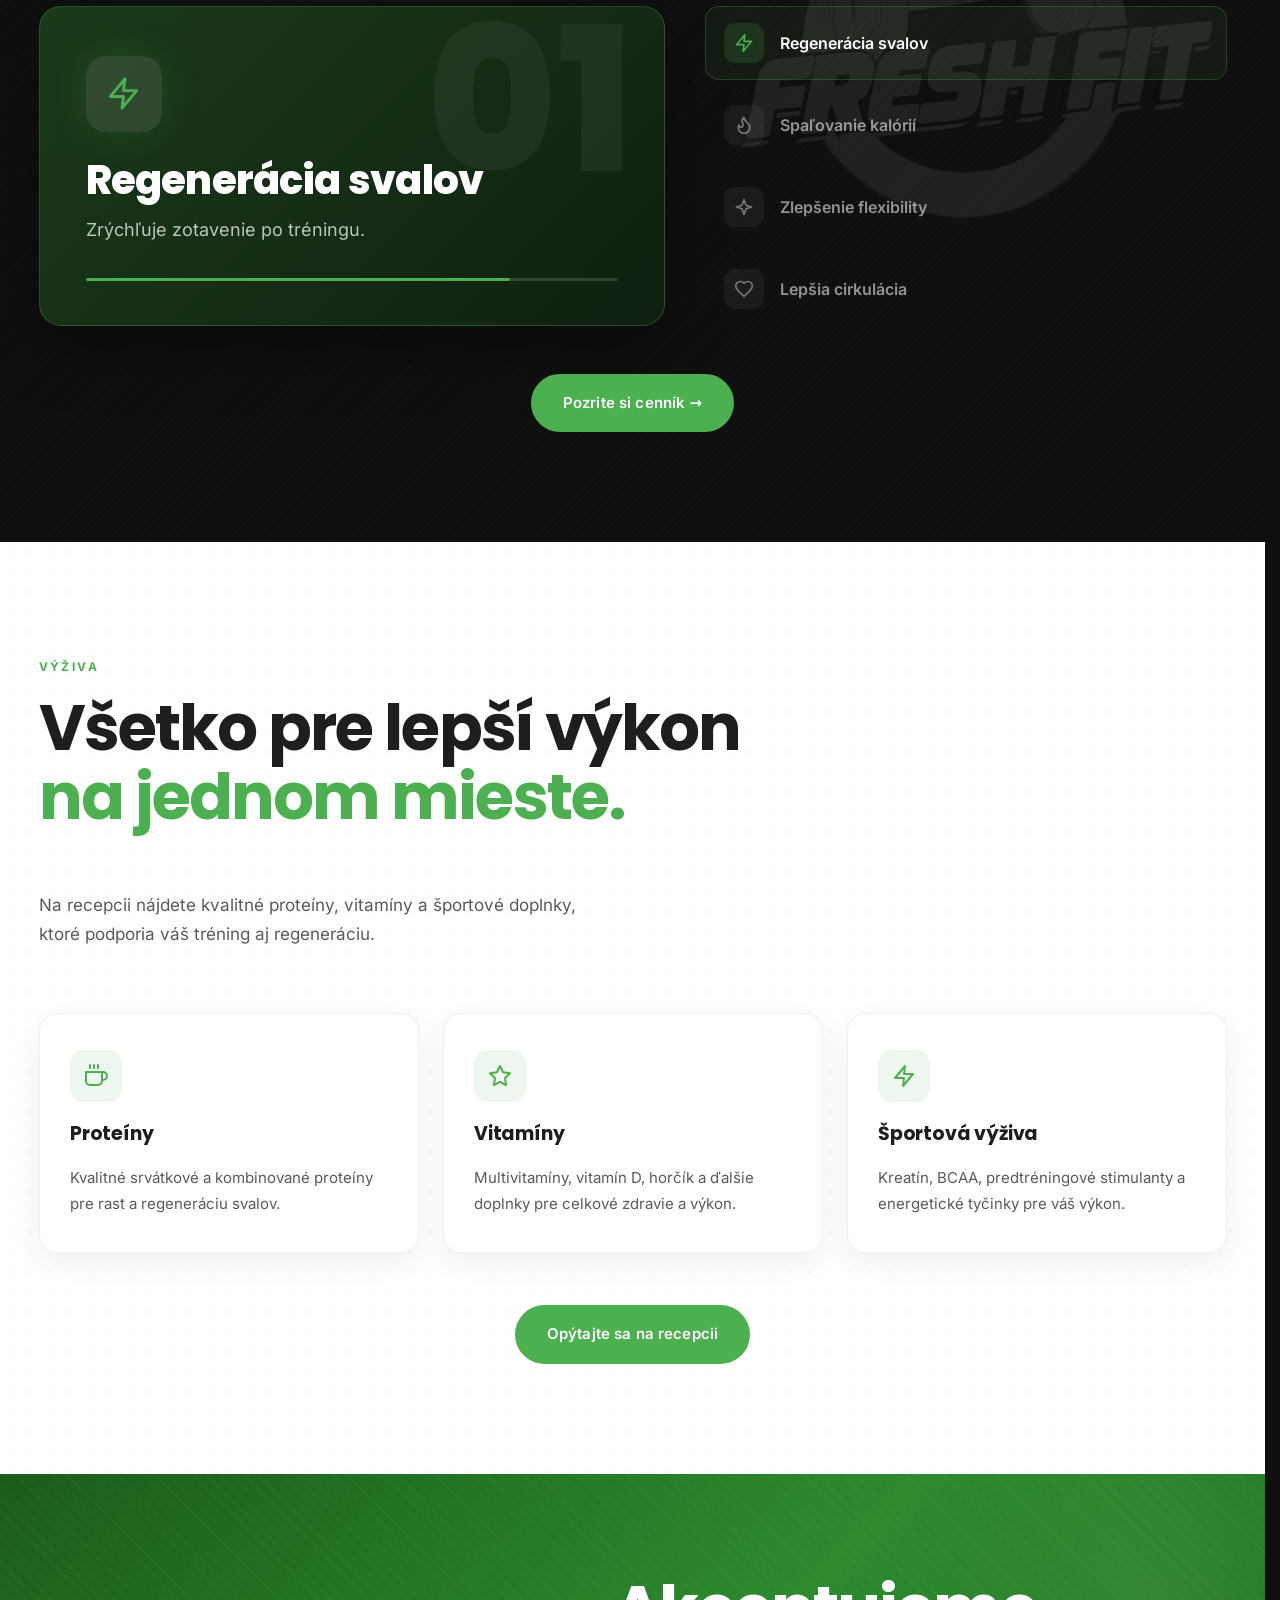
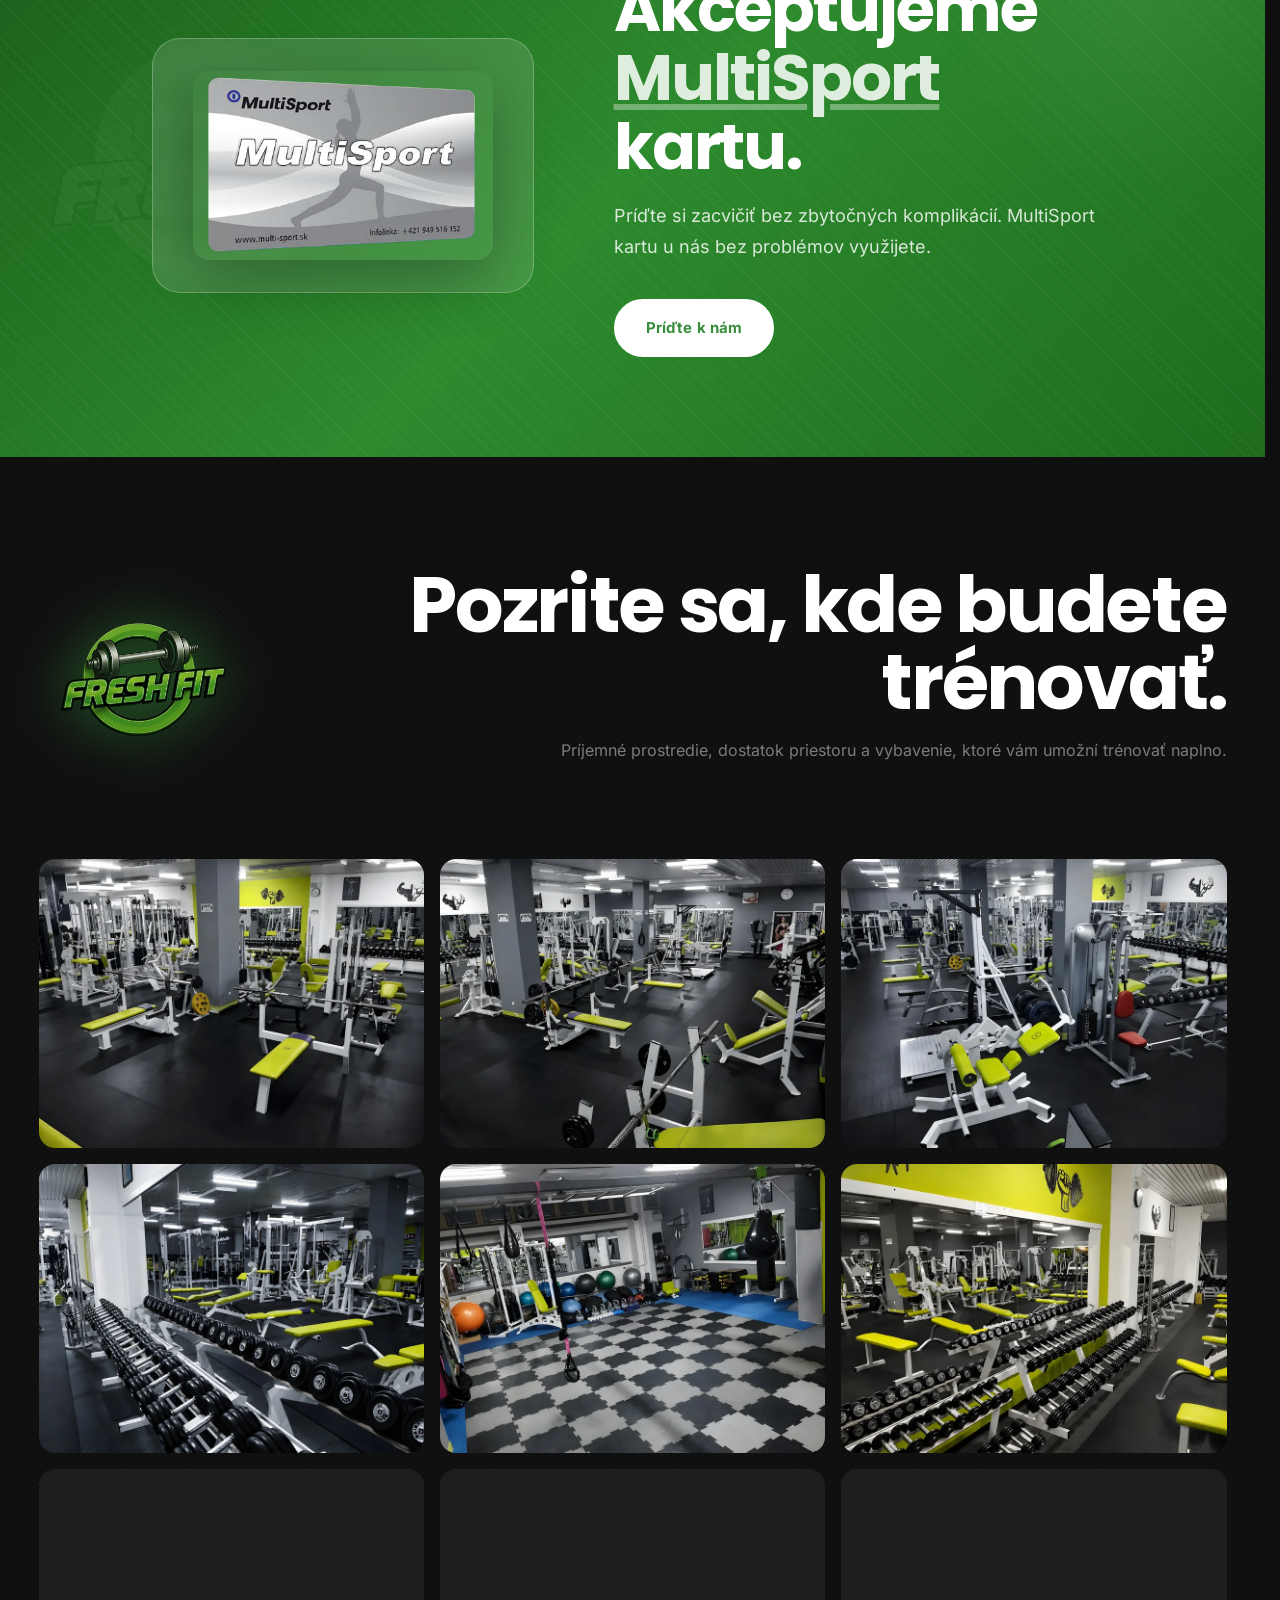
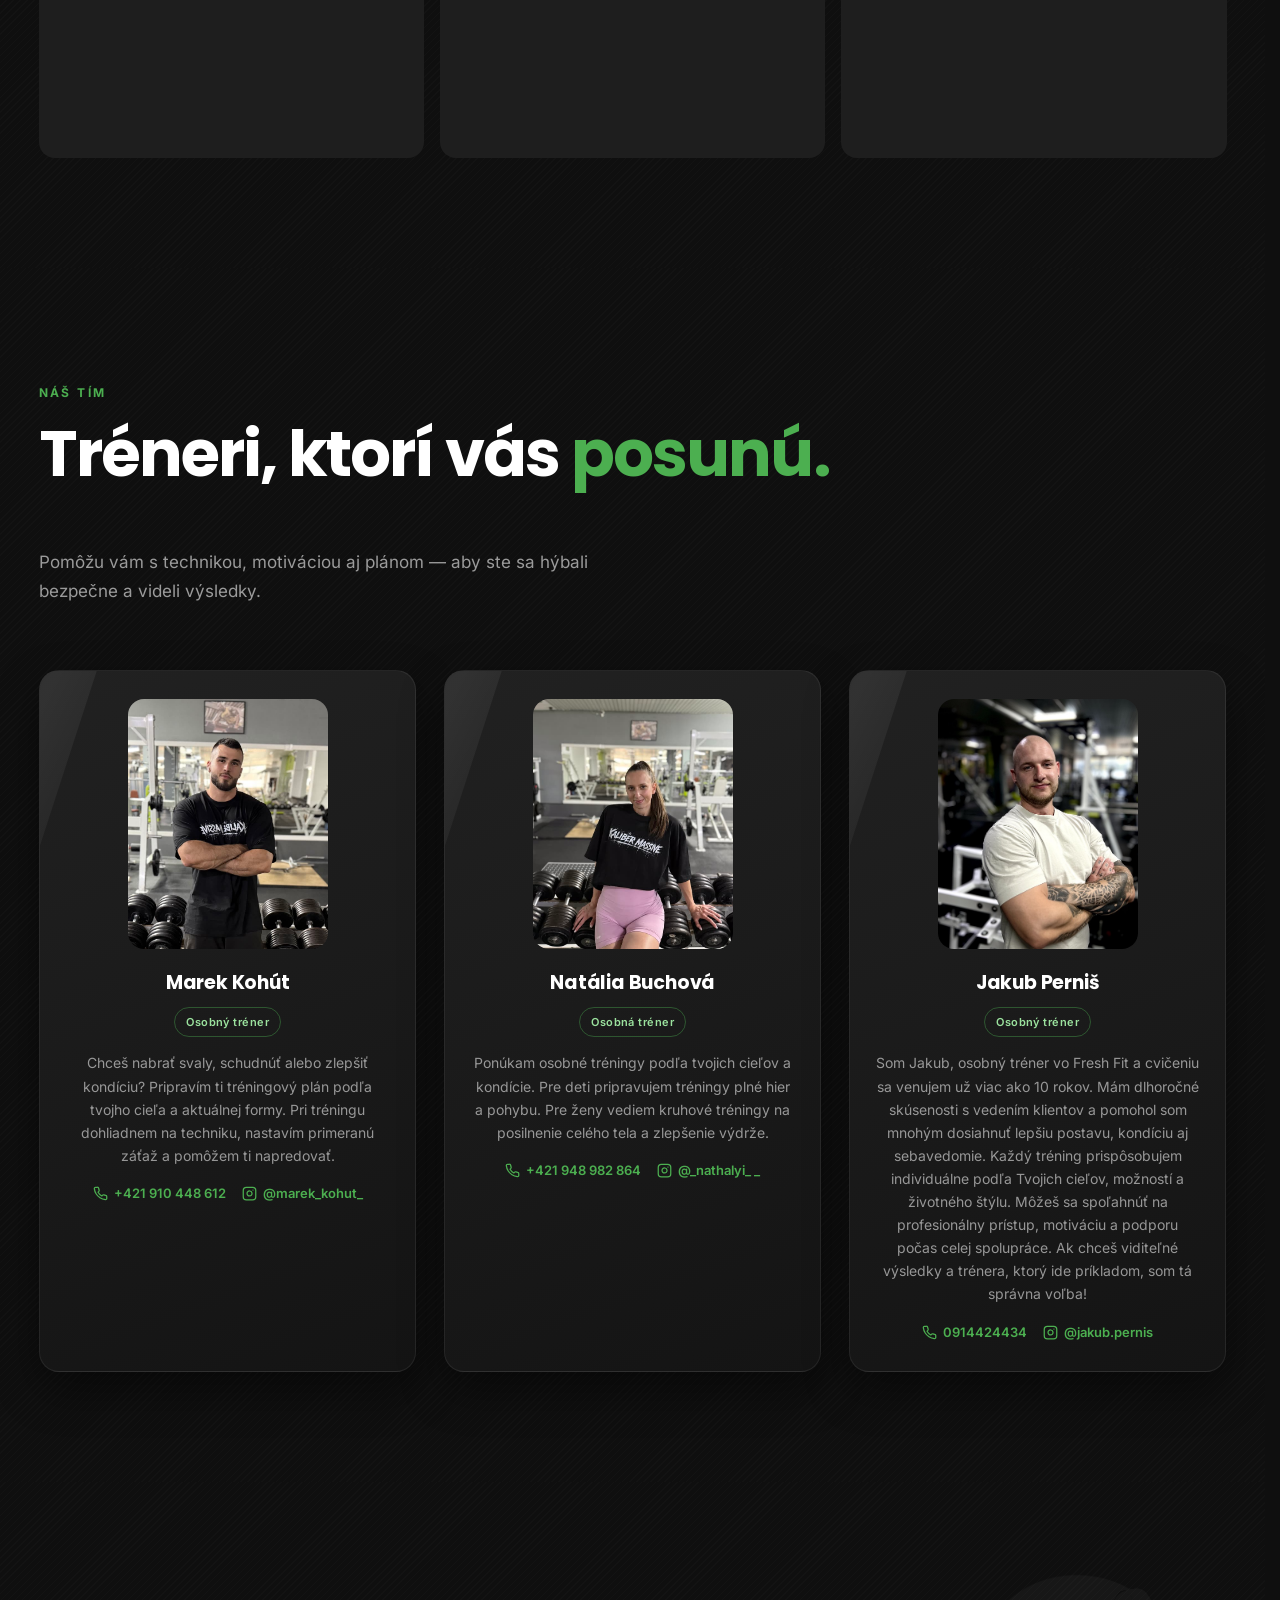
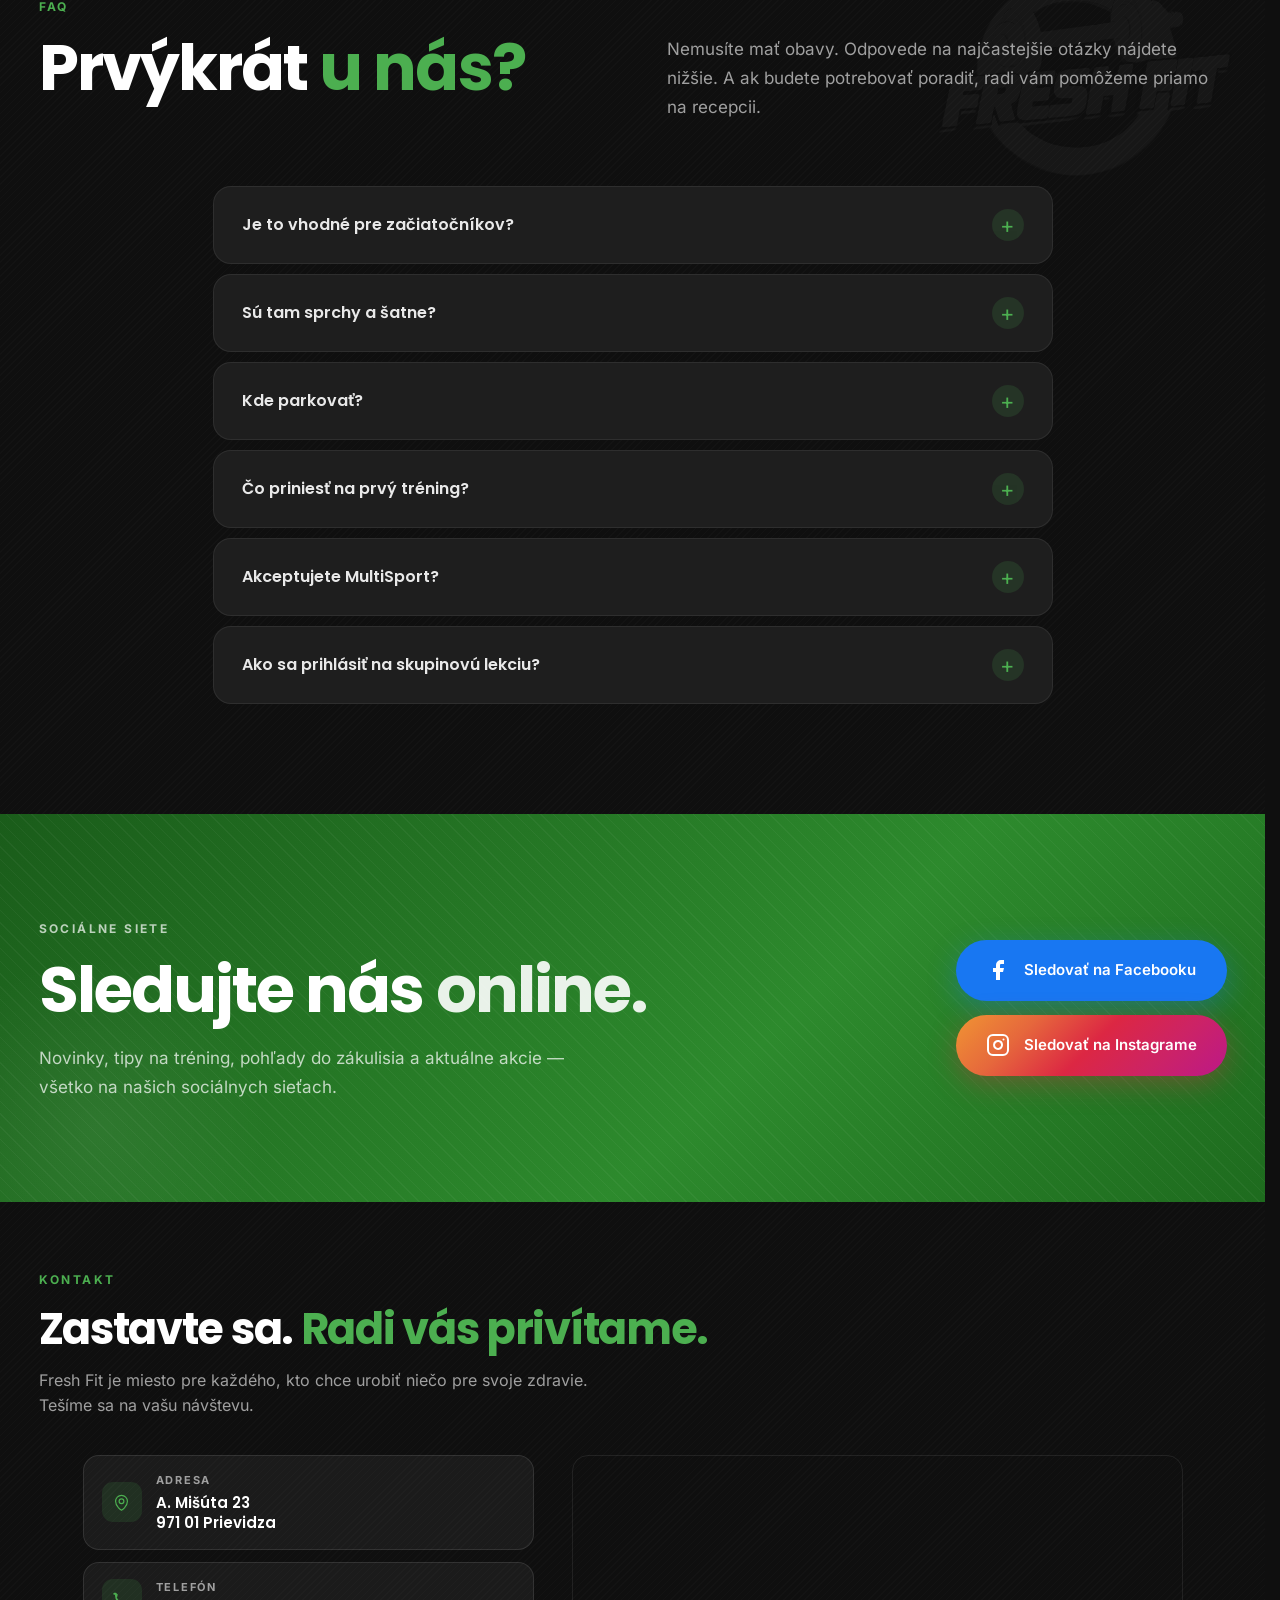
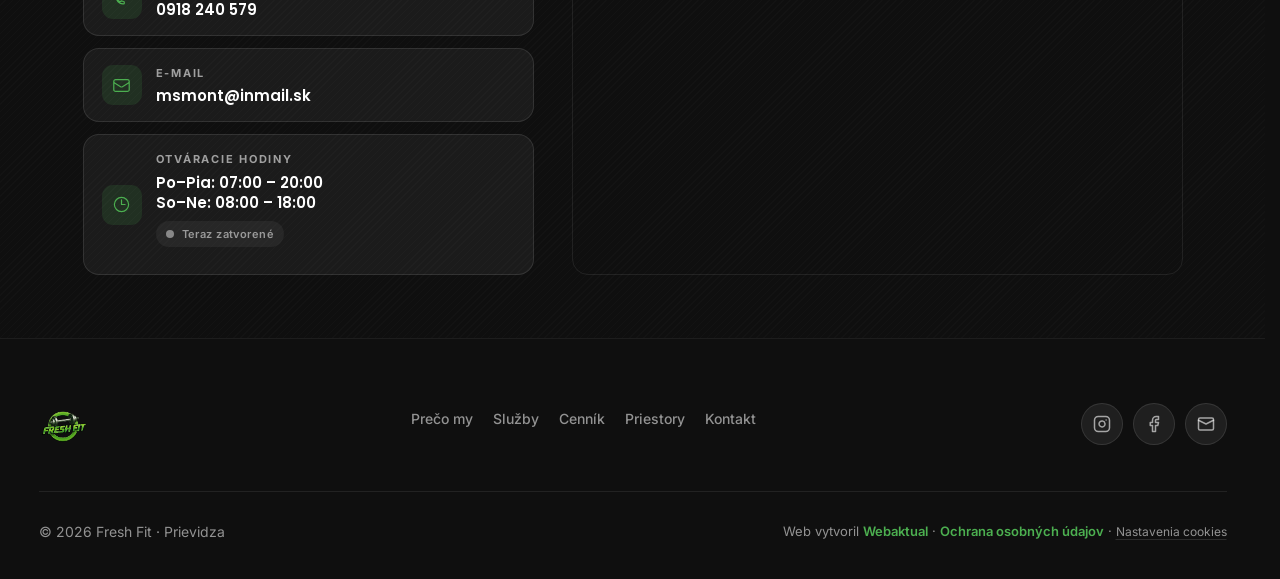
==== commit a8b2ddfd: "GA až pri prvej interakcii (najneskôr 8 s) — nebrzdí štart stránky Co-Authored-By: Claude Opus 5.5 <" ====
--- a/index.html
+++ b/index.html
@@ -133,13 +133,13 @@
   gtag('consent', 'default', { analytics_storage: 'denied', ad_storage: 'denied' });
 </script>
 <script>
-  /* GA sa načíta až po zobrazení stránky (nebrzdí prvé vykreslenie); volania gtag()
+  /* GA sa načíta pri prvej interakcii (najneskôr 8 s po načítaní) — nebrzdí štart; volania gtag()
      sa medzitým zbierajú v dataLayer, súhlas (consent) funguje rovnako */
   (function(){
     function load(){ if (window.__gaLoaded) return; window.__gaLoaded = 1;
       var s = document.createElement('script'); s.async = true;
       s.src = 'https://www.googletagmanager.com/gtag/js?id=G-60BRLKL03H'; document.head.appendChild(s); }
-    function later(){ setTimeout(function(){ (window.requestIdleCallback || setTimeout)(load); }, 2500); }
+    function later(){ setTimeout(function(){ (window.requestIdleCallback || setTimeout)(load); }, 8000); }
     if (document.readyState === 'complete') later(); else window.addEventListener('load', later);
     ['pointerdown', 'keydown', 'scroll'].forEach(function(e){ window.addEventListener(e, load, { once: true, passive: true }); });
   })();
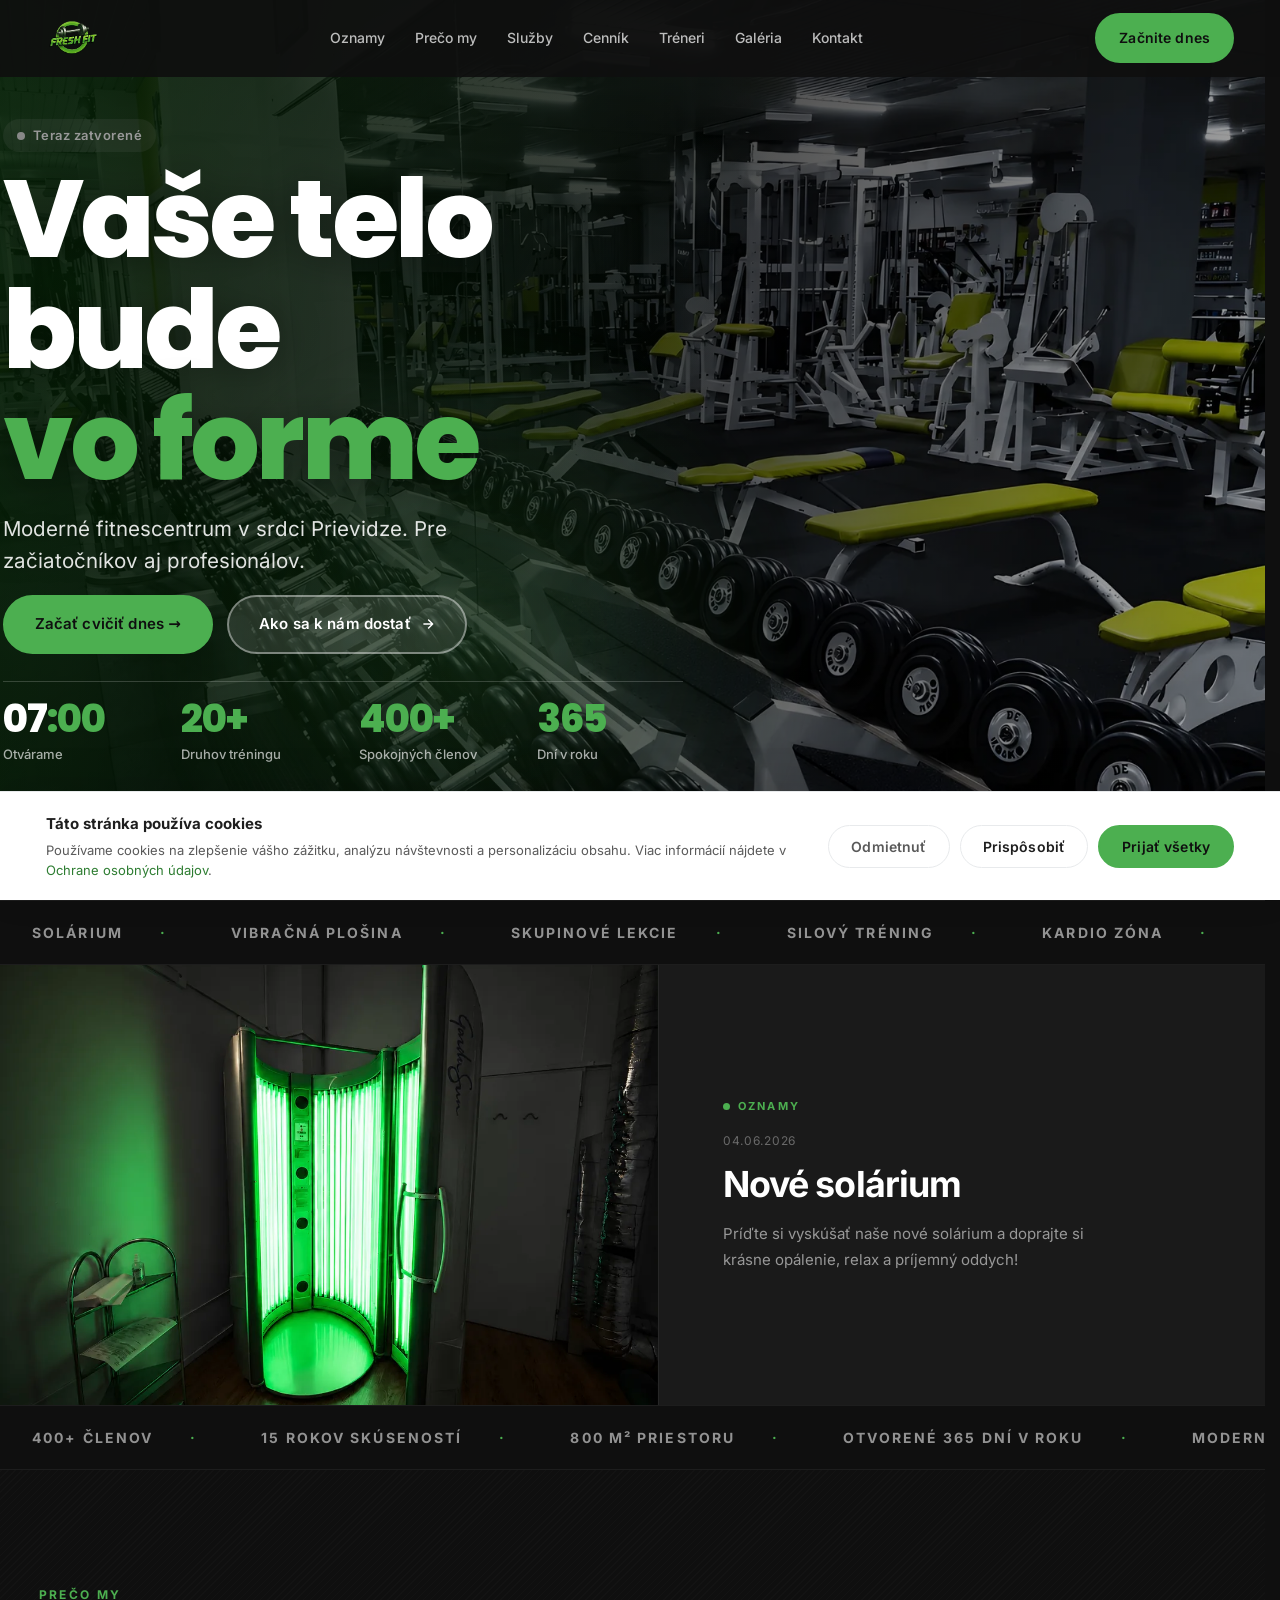
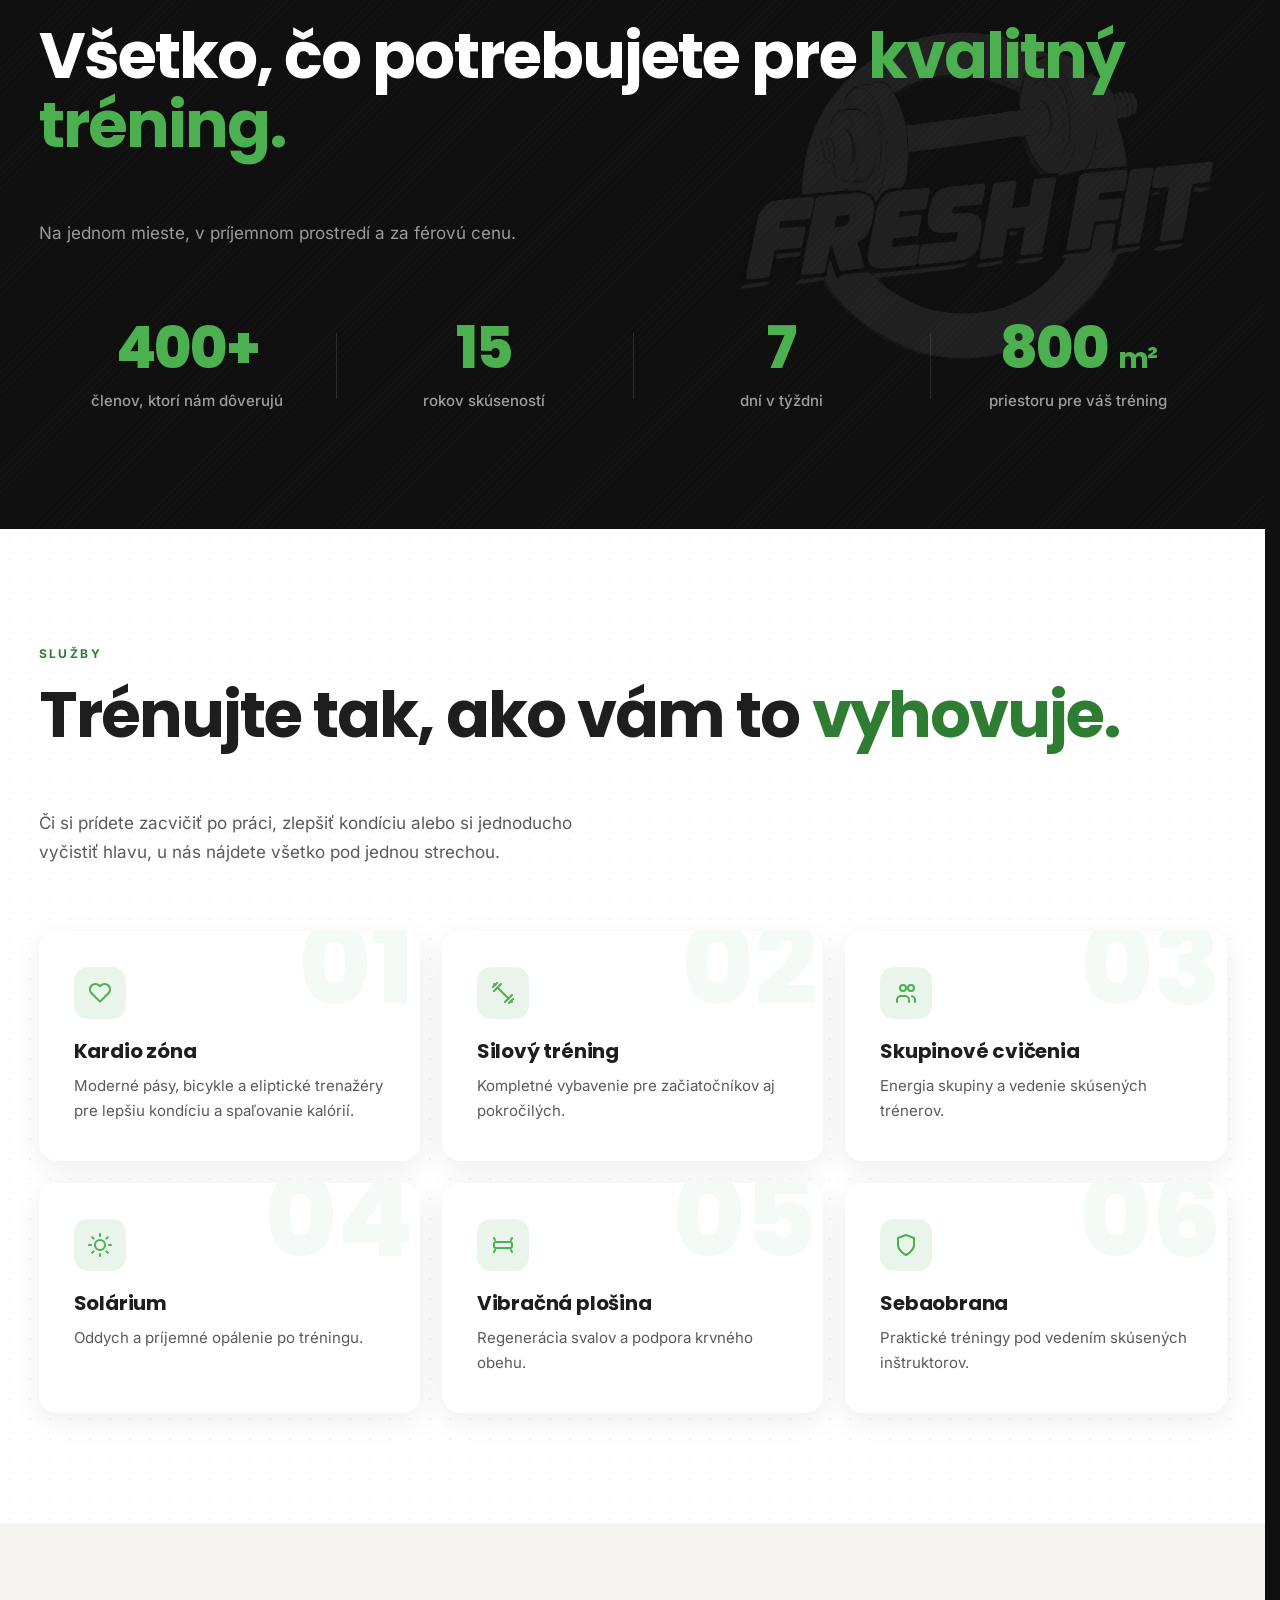
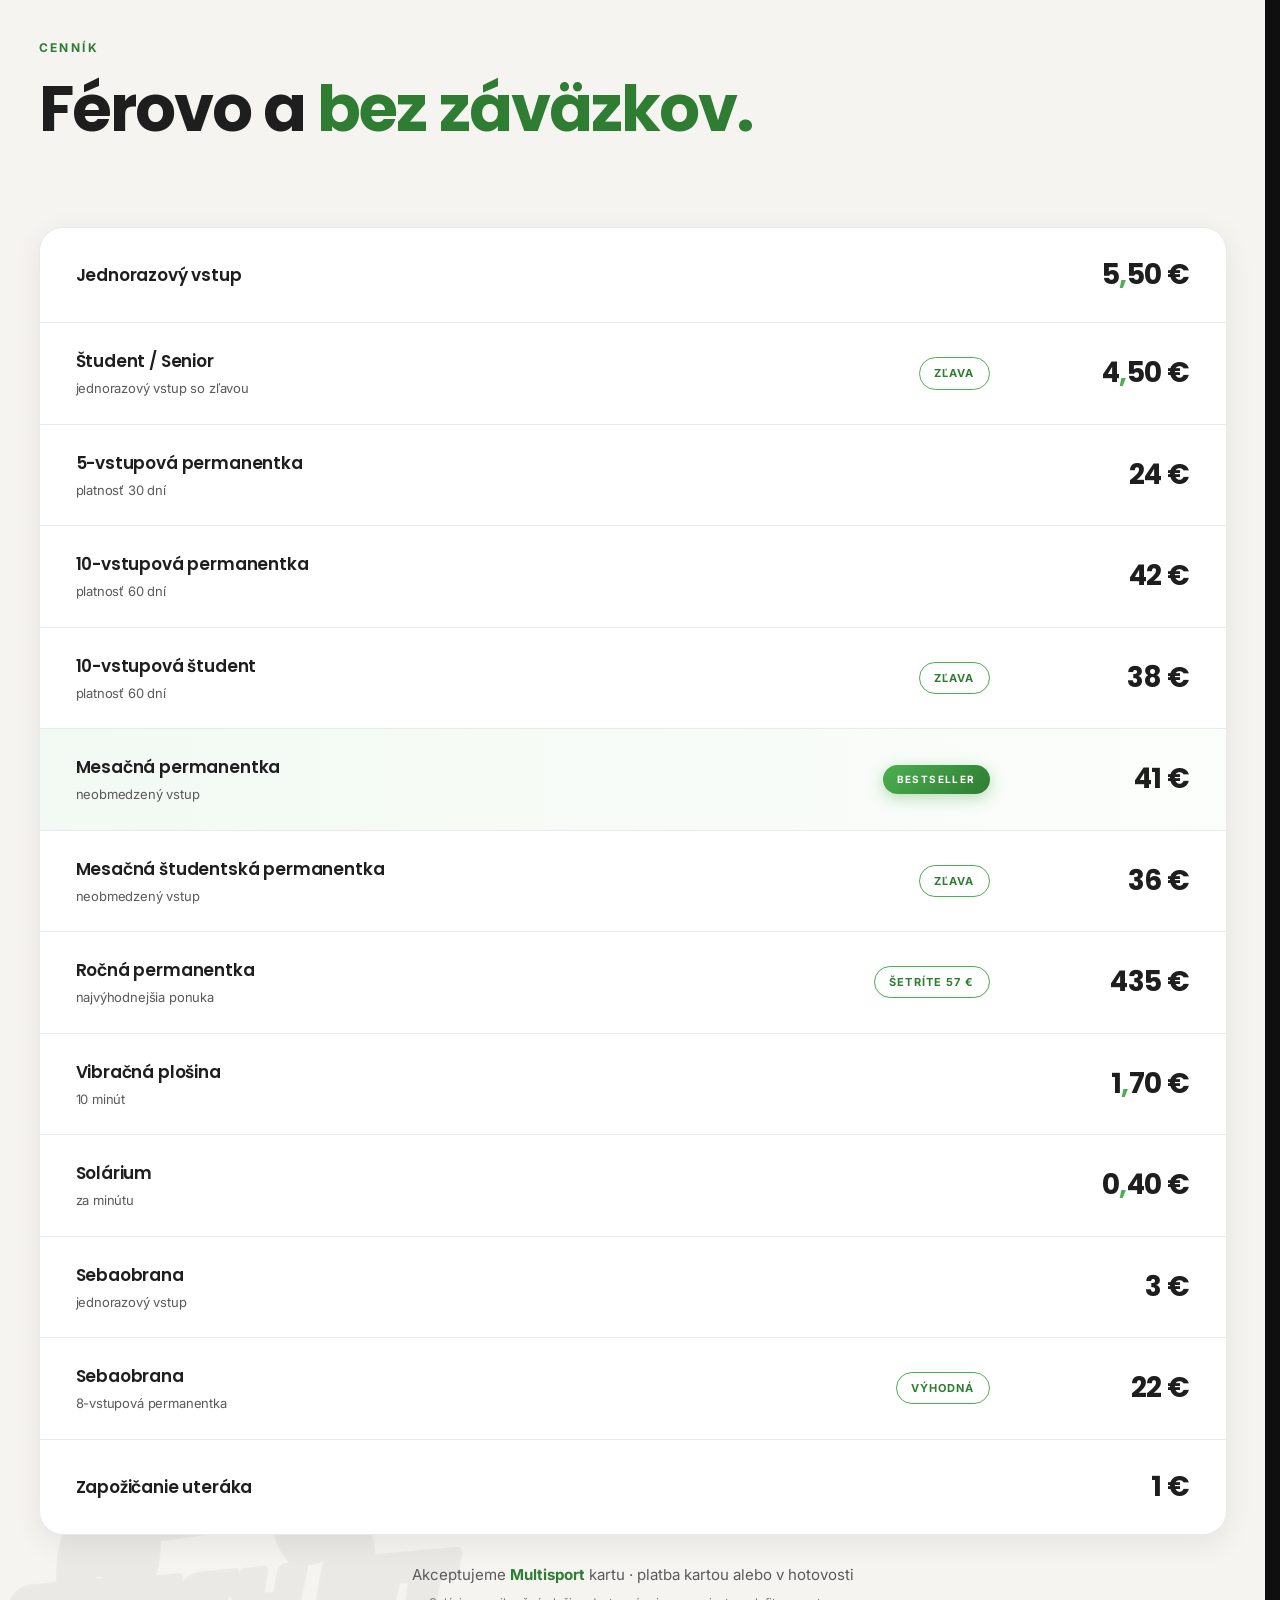
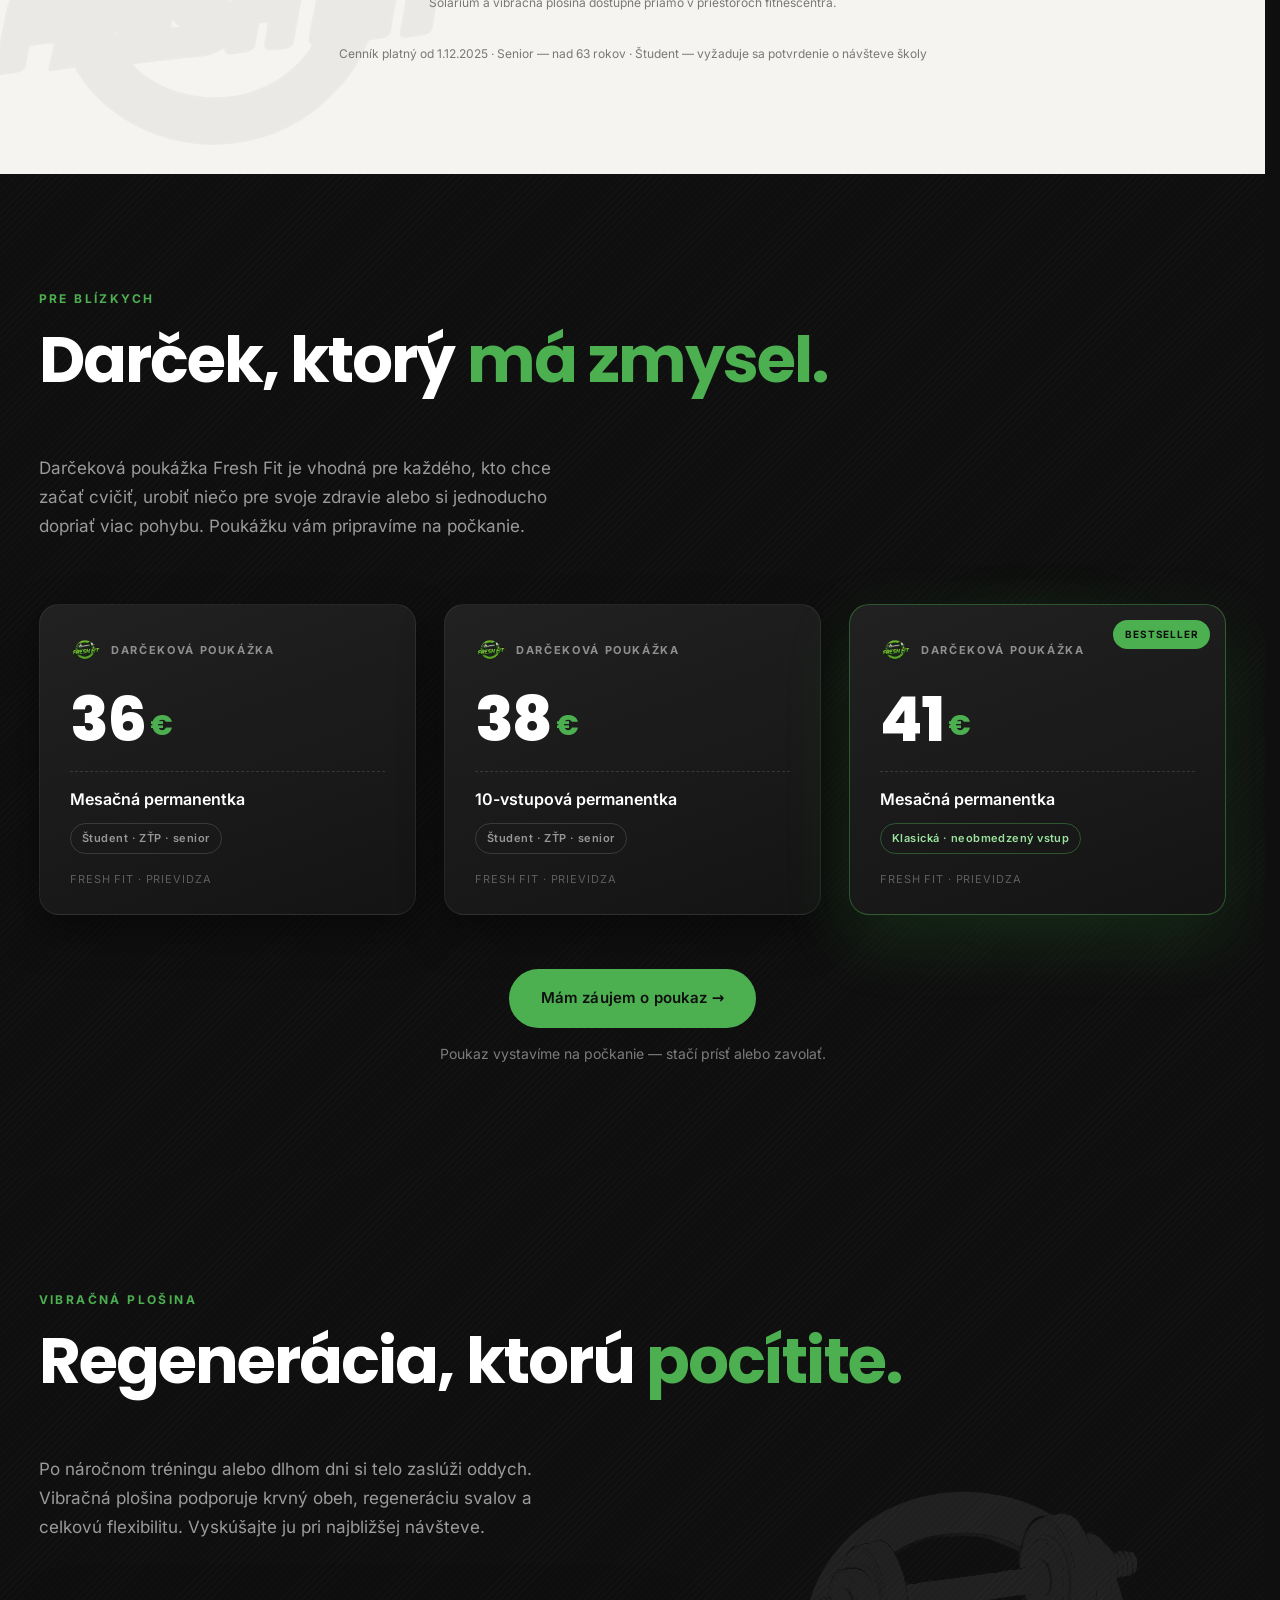
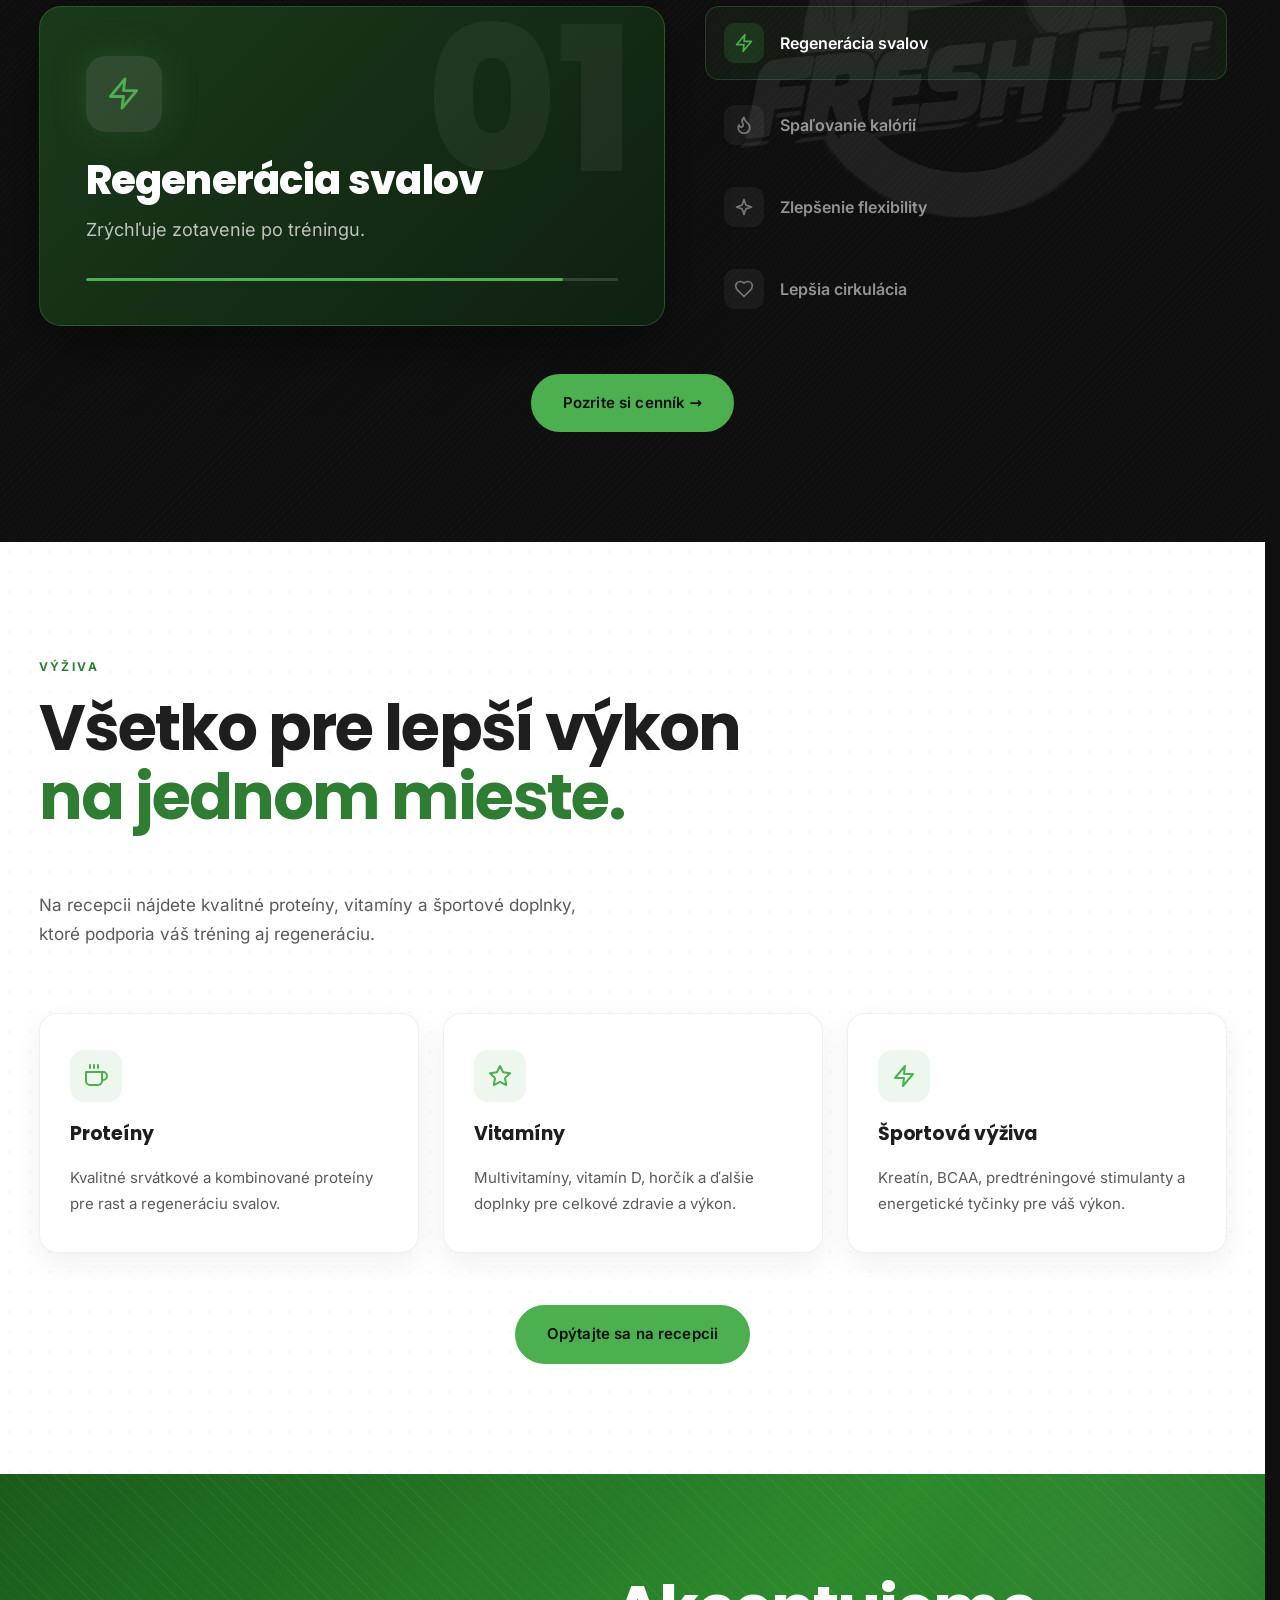
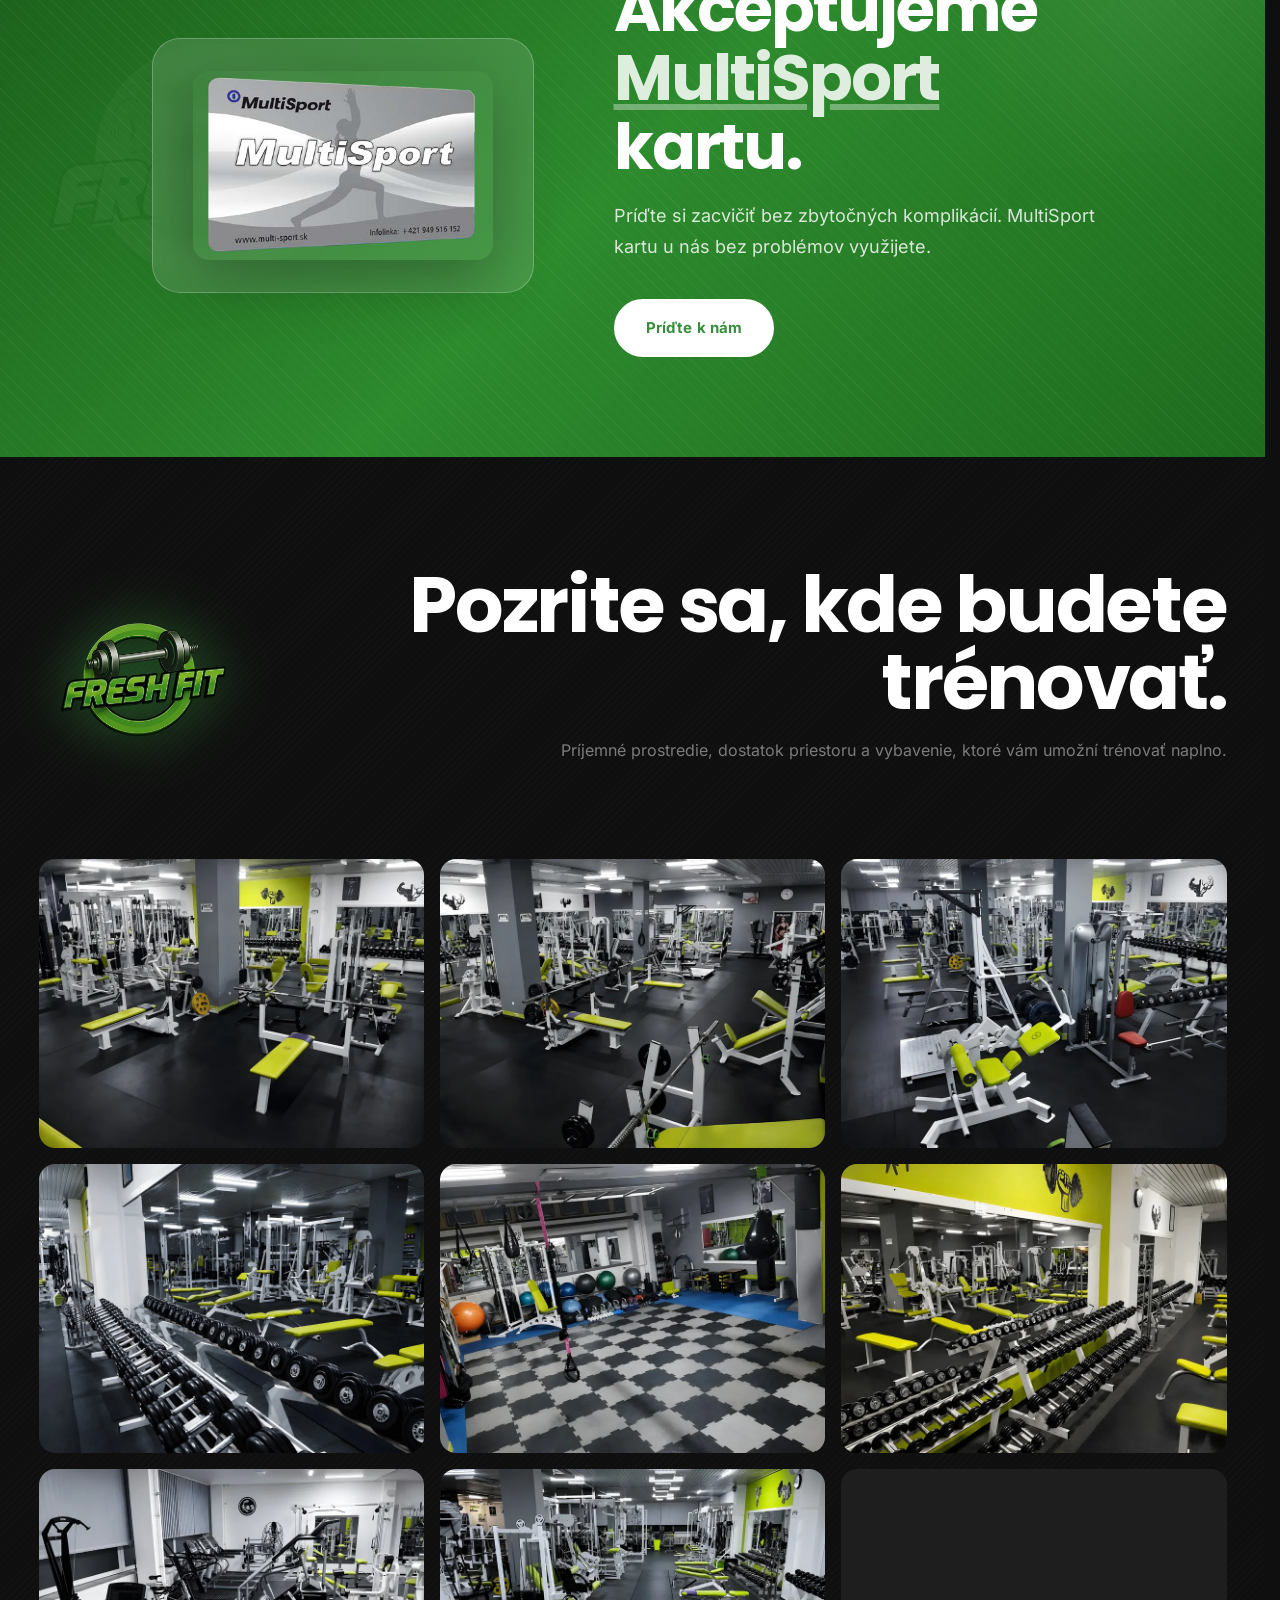
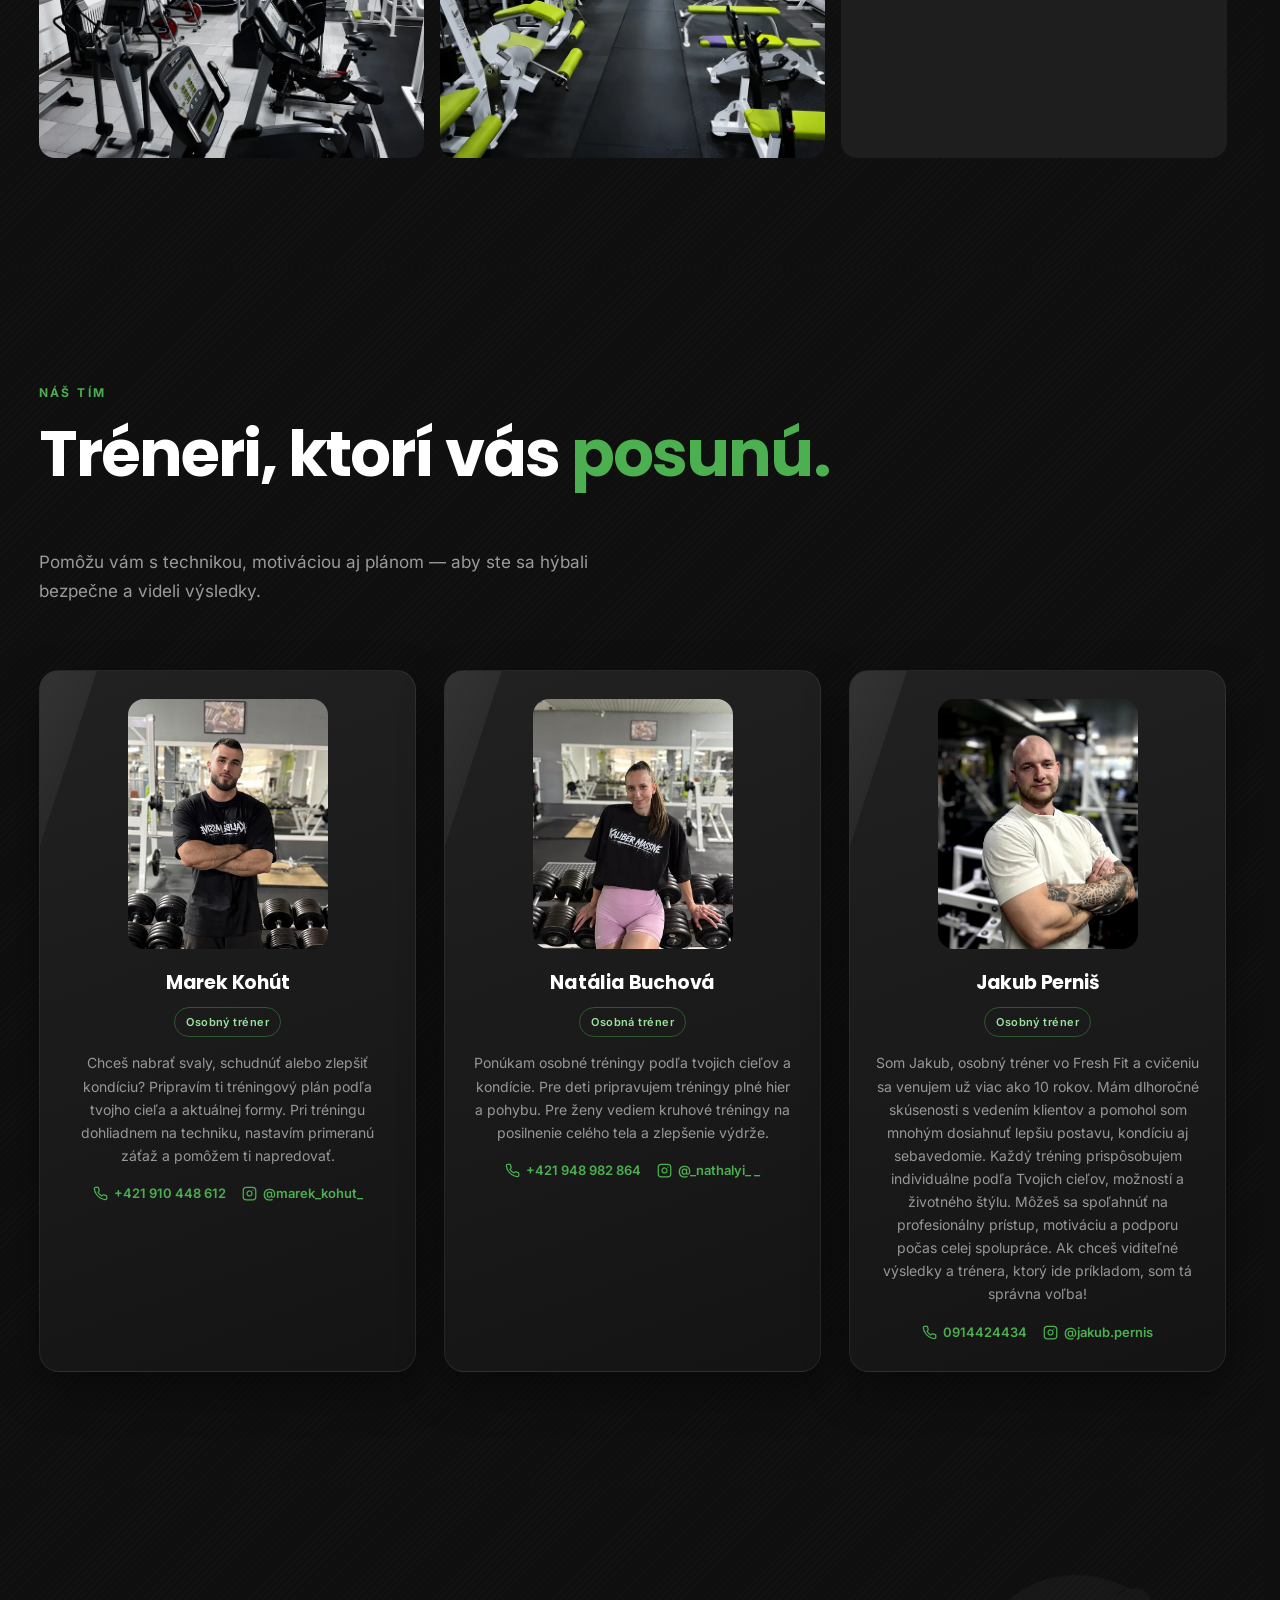
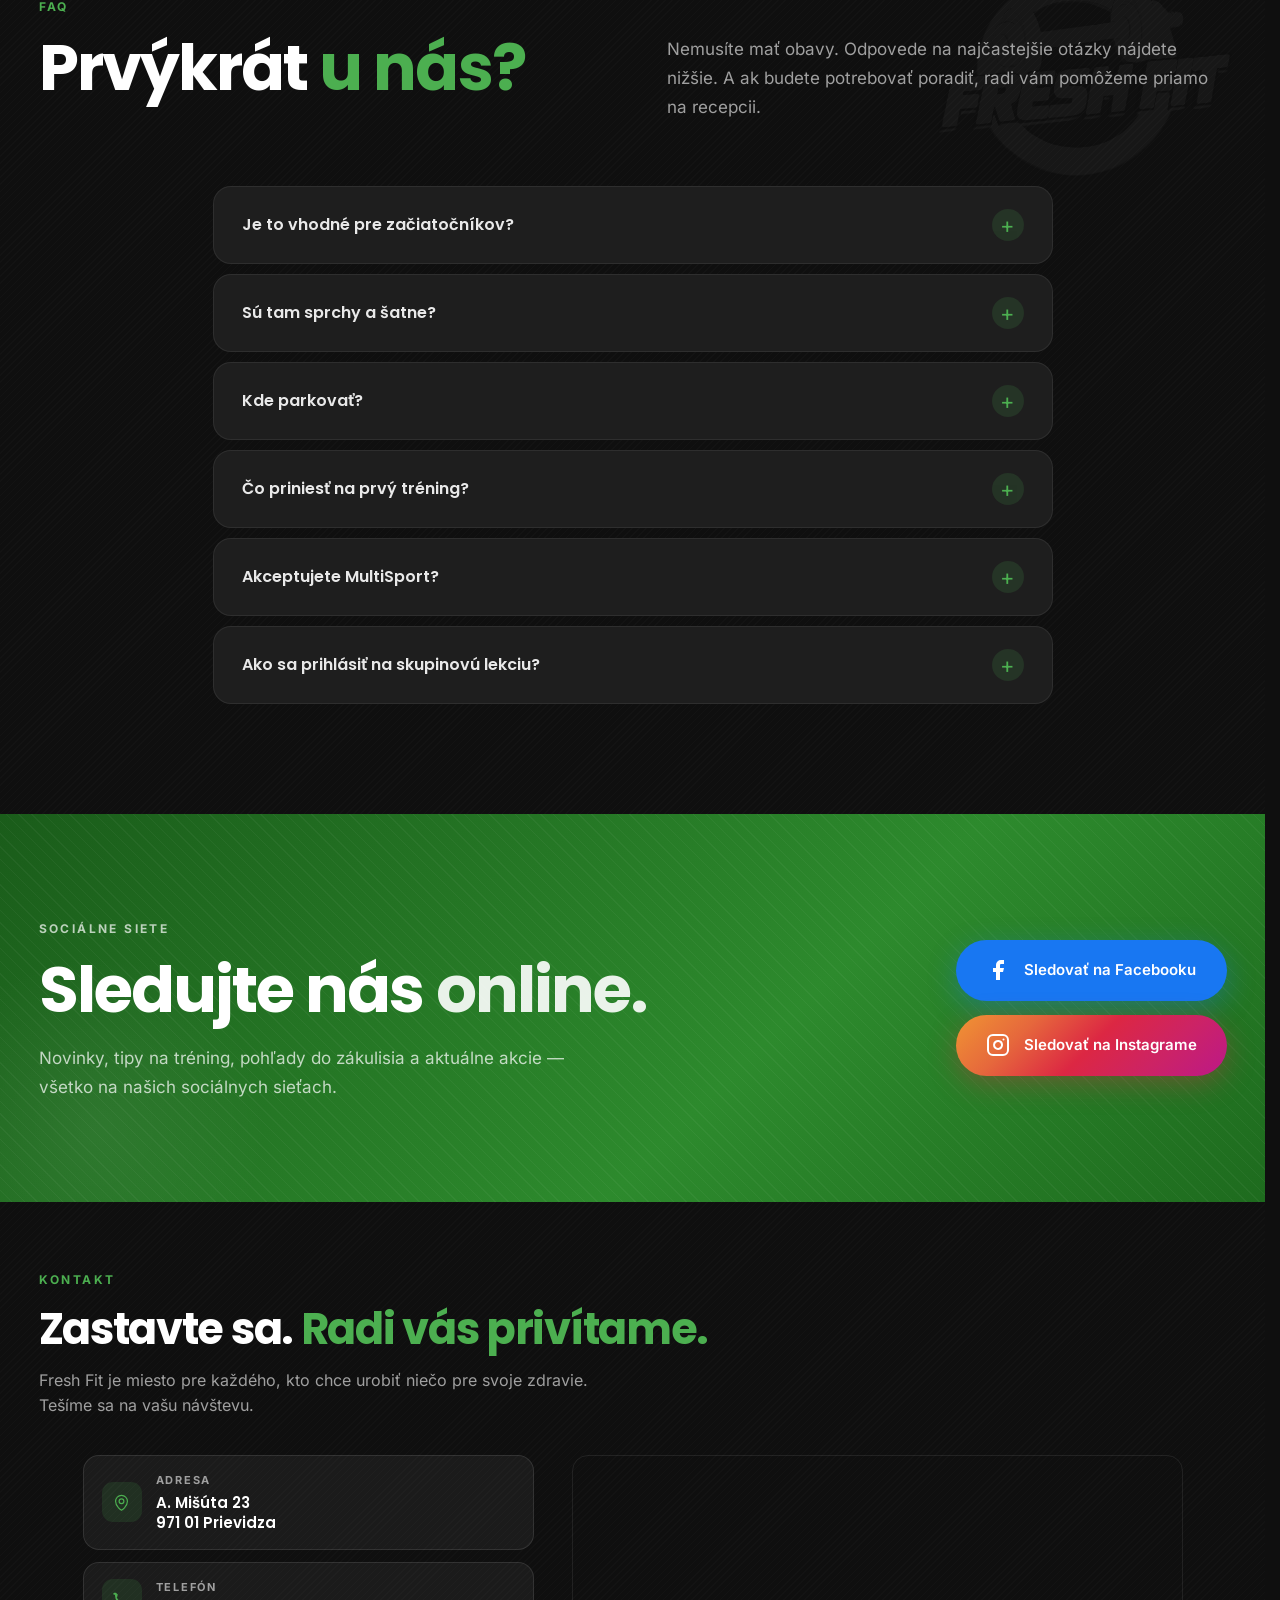
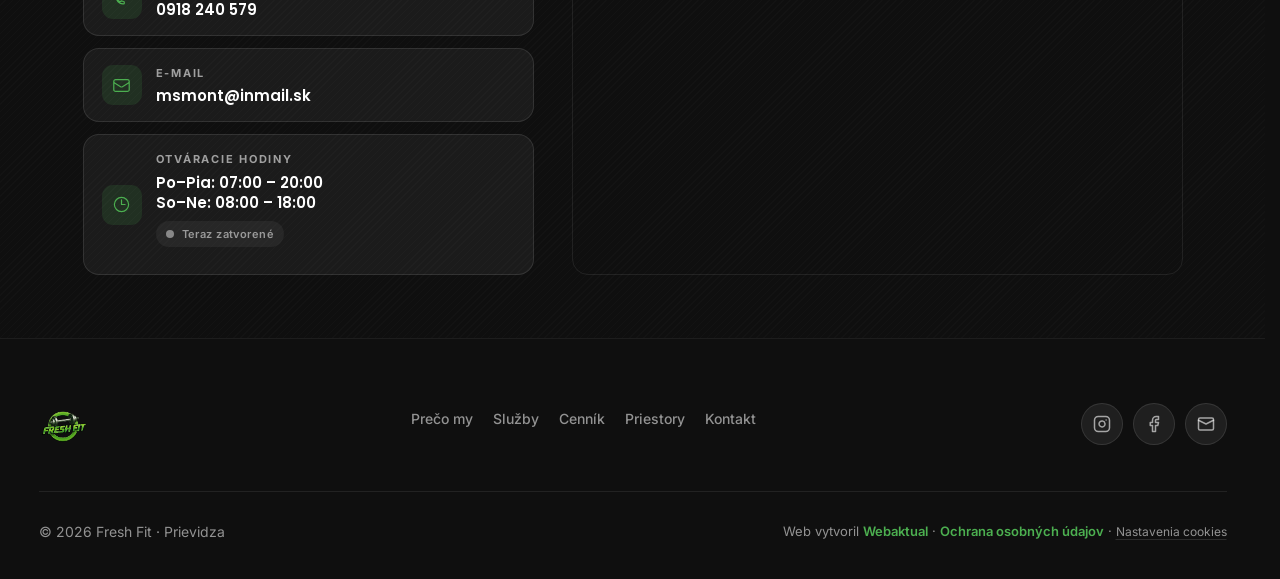
==== commit 6d60a327: "Vstavané prehliadače (Messenger, Instagram…): ľahký režim bez Lenis a nekonečných animácií; API albu" ====
--- a/index.html
+++ b/index.html
@@ -1,6 +1,12 @@
 <!DOCTYPE html>
 <html lang="sk">
 <head>
+  <script>
+    /* Ľahký režim pre vstavané prehliadače (Messenger, Instagram, Facebook, TikTok…):
+       sú slabšie a ich lišta pri scrolle mení výšku okna — bez Lenis a bez
+       nekonečných dekoratívnych animácií (styles.css, html[data-lite]). */
+    try { if (/FBAN|FBAV|FB_IAB|FBIOS|Instagram|Messenger|musical_ly|TikTok|Snapchat|Pinterest|Line\//i.test(navigator.userAgent)) document.documentElement.dataset.lite = '1'; } catch (e) {}
+  </script>
 <meta charset="UTF-8" />
 <meta name="viewport" content="width=device-width, initial-scale=1.0" />
 <!-- ============ LEGACY FALLBACK — staré TV/prehliadače bez CSS var()/grid ============ -->
@@ -1442,6 +1448,7 @@
 (function(){
   if (window.matchMedia('(prefers-reduced-motion: reduce)').matches) return;
   if (typeof Lenis === 'undefined') return;
+  if (document.documentElement.dataset.lite) return;
   var lenis = new Lenis({ lerp: 0.1, smoothWheel: true, anchors: true });
   window.lenis = lenis;
   function raf(time){ lenis.raf(time); requestAnimationFrame(raf); }
--- a/styles.css
+++ b/styles.css
@@ -3,6 +3,8 @@
   /* Colors */
   --accent: #4CAF50;
   --accent-dark: #388E3C;
+  /* tmavší odtieň značky pre text na svetlom pozadí (kontrast WCAG AA) */
+  --accent-ink: #2E7D32;
   --accent-light: rgba(76,175,80,0.12);
   --accent-glow: rgba(76,175,80,0.35);
 
@@ -141,7 +143,8 @@
 }
 .btn-primary {
   background: var(--accent);
-  color: #fff;
+  /* tmavý text na jasnej zelenej — čitateľnejší než biely (kontrast WCAG AA) */
+  color: #0f0f0f;
   border-color: var(--accent);
 }
 .btn-primary:hover {
@@ -1198,3 +1201,16 @@
   #intro { transition: opacity 0.3s ease; }
   #intro.intro--fade { opacity: 0; }
 }
+
+/* Ľahký režim — vstavané prehliadače sociálnych sietí (html[data-lite], inline
+   skript v <head>). Vzhľad ostáva, odpadnú nekonečné dekoratívne animácie a
+   rozmazanie pozadia. Bežiaci pás s textom ostáva. */
+html[data-lite] :is(.hero-glow, .scroll-cue svg, .contact-logo-main, .priestory-logo-img, .oznam-dot),
+html[data-lite] .poukazka-card.is-best::after {
+  animation: none !important;
+  will-change: auto !important;
+}
+html[data-lite] *, html[data-lite] *::before, html[data-lite] *::after {
+  -webkit-backdrop-filter: none !important;
+  backdrop-filter: none !important;
+}
--- a/styles-sections.css
+++ b/styles-sections.css
@@ -1668,3 +1668,12 @@
 /* ============ SCROLL PROGRESS BAR ============ */
 .scroll-progress { position: fixed; top: 0; left: 0; width: 100%; height: 3px; background: transparent; z-index: 1100; pointer-events: none; }
 .scroll-progress span { display: block; height: 100%; width: 0%; background: var(--accent); box-shadow: 0 0 10px rgba(76,175,80,0.5); transition: width 0.1s linear; }
+
+/* ============ KONTRAST — zelený text na svetlom pozadí ============ */
+/* Jasná #4CAF50 ostáva na tmavých sekciách a tlačidlách; na bielej/krémovej
+   by text nebol dosť čitateľný, preto tmavší odtieň tej istej zelenej. */
+.light-section .section-eyebrow,
+.light-section .section-title .accent,
+.price-badge.outline,
+.pricing-note strong,
+.cookie-banner-text a { color: var(--accent-ink); }
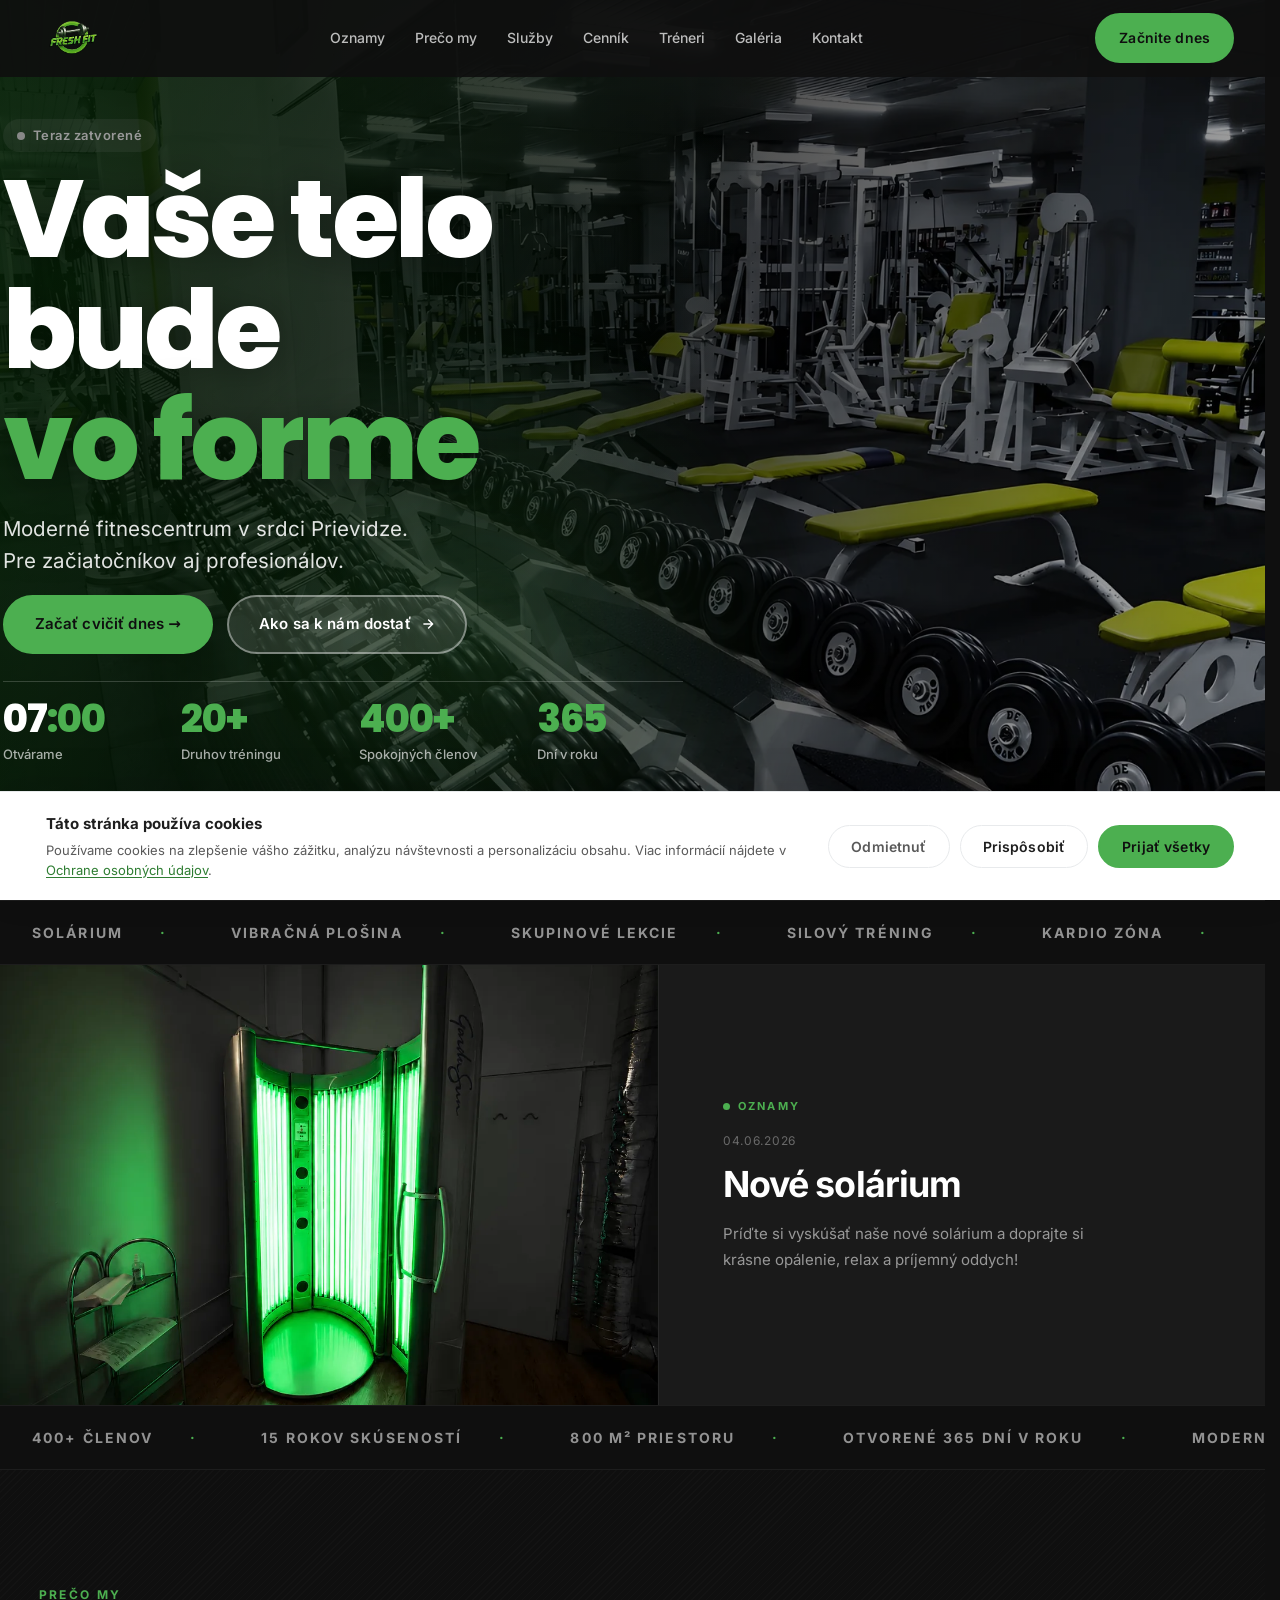
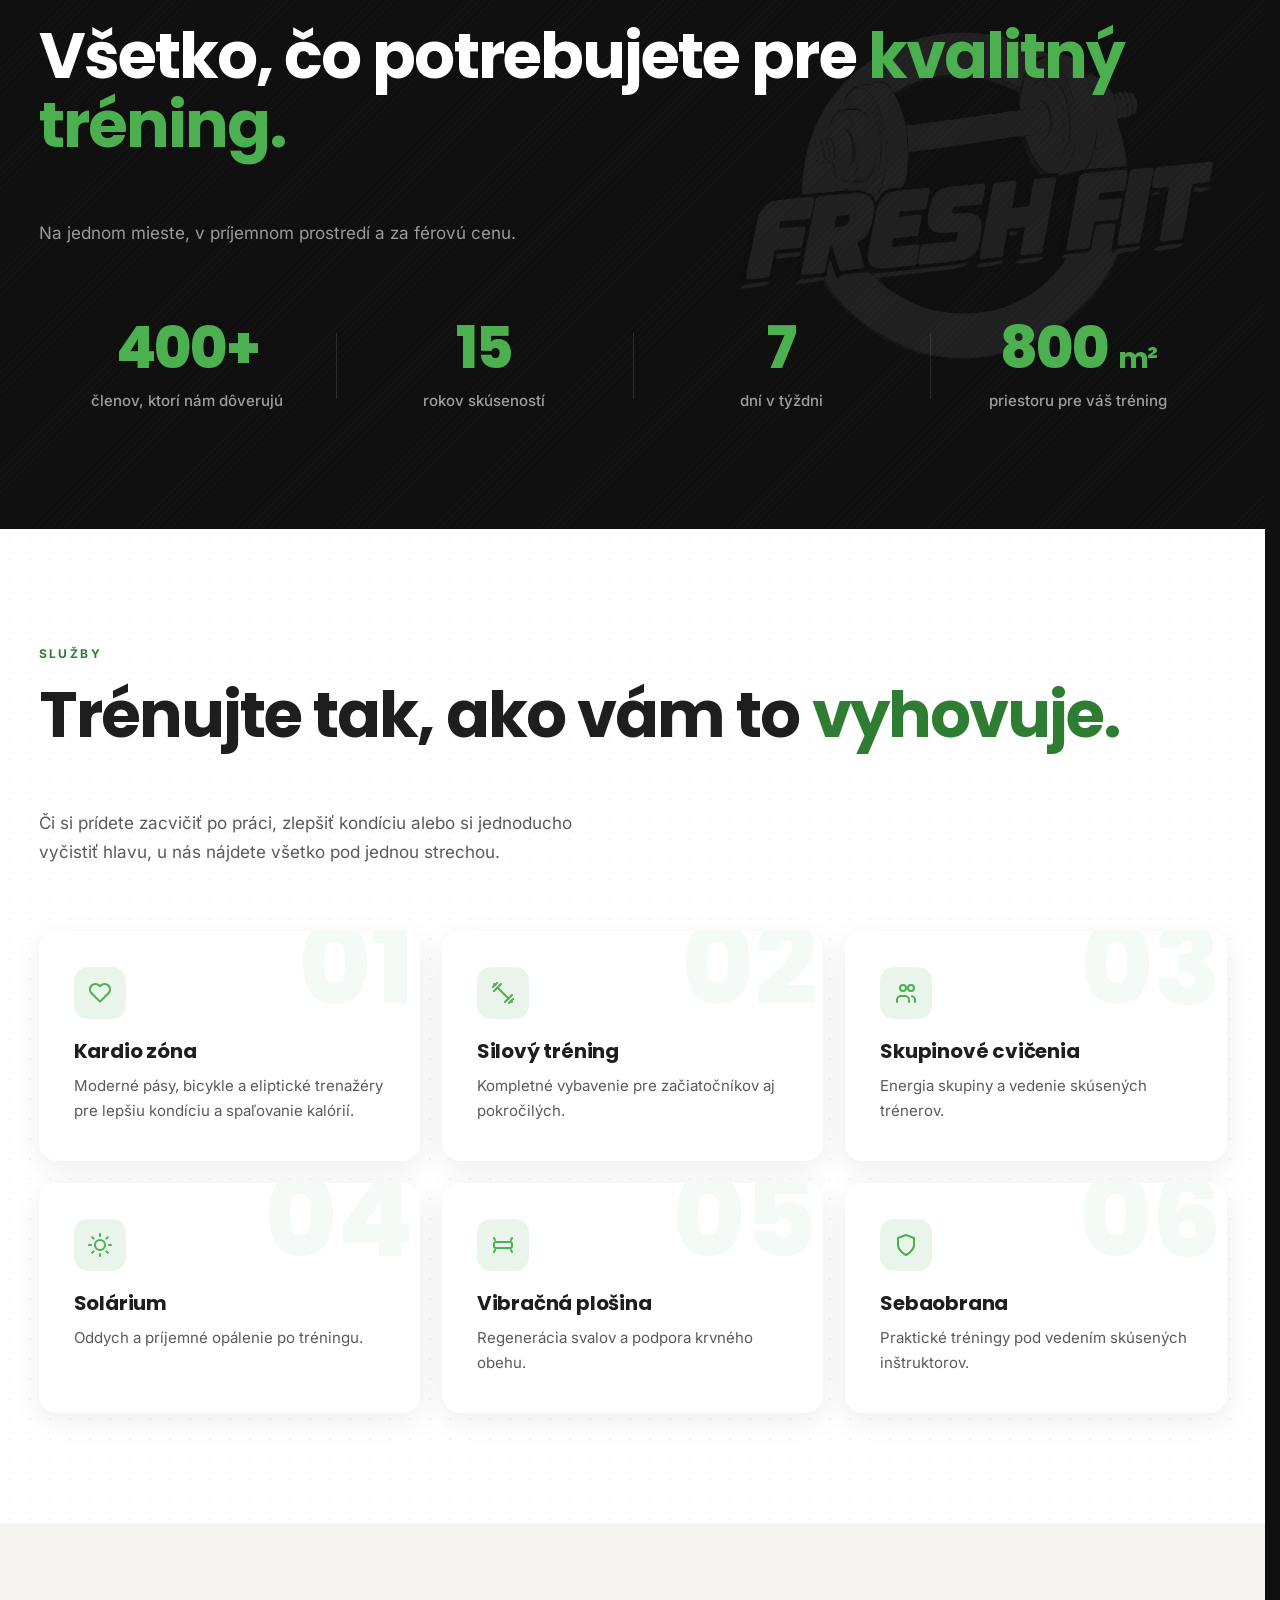
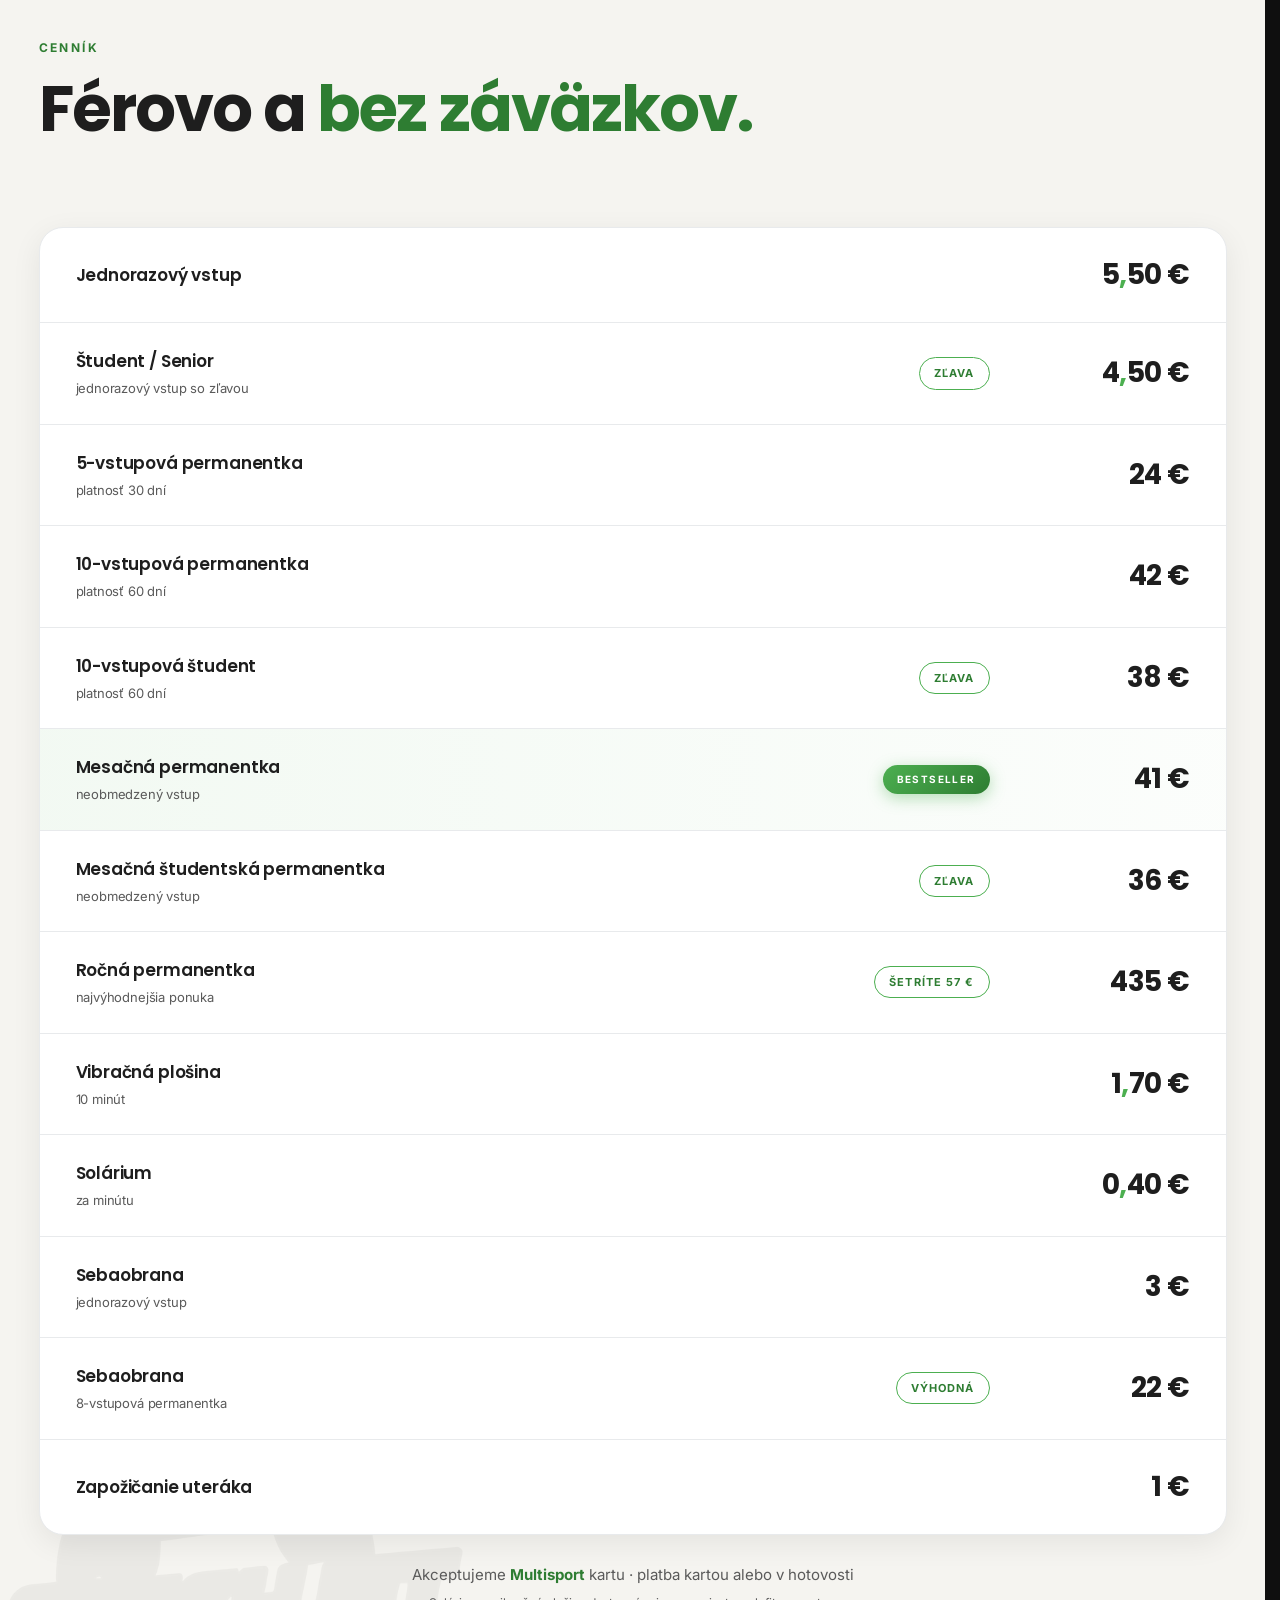
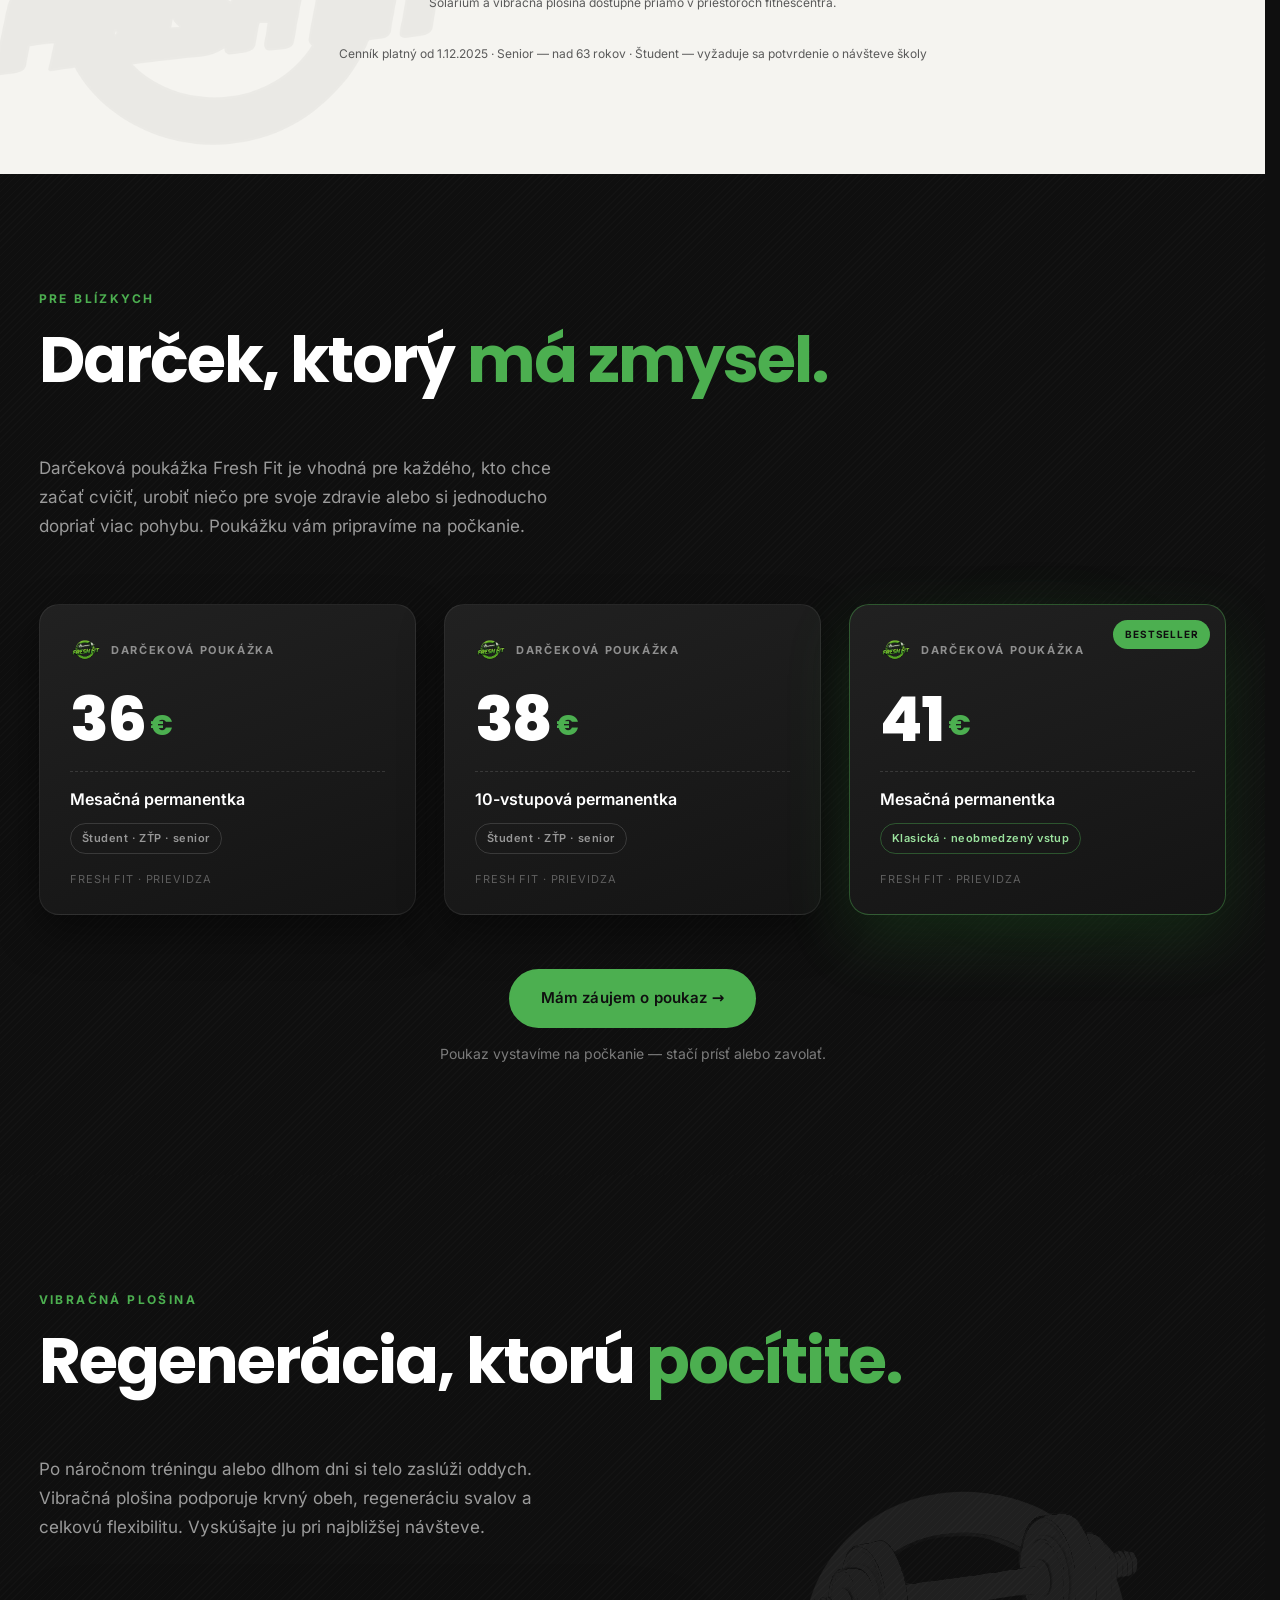
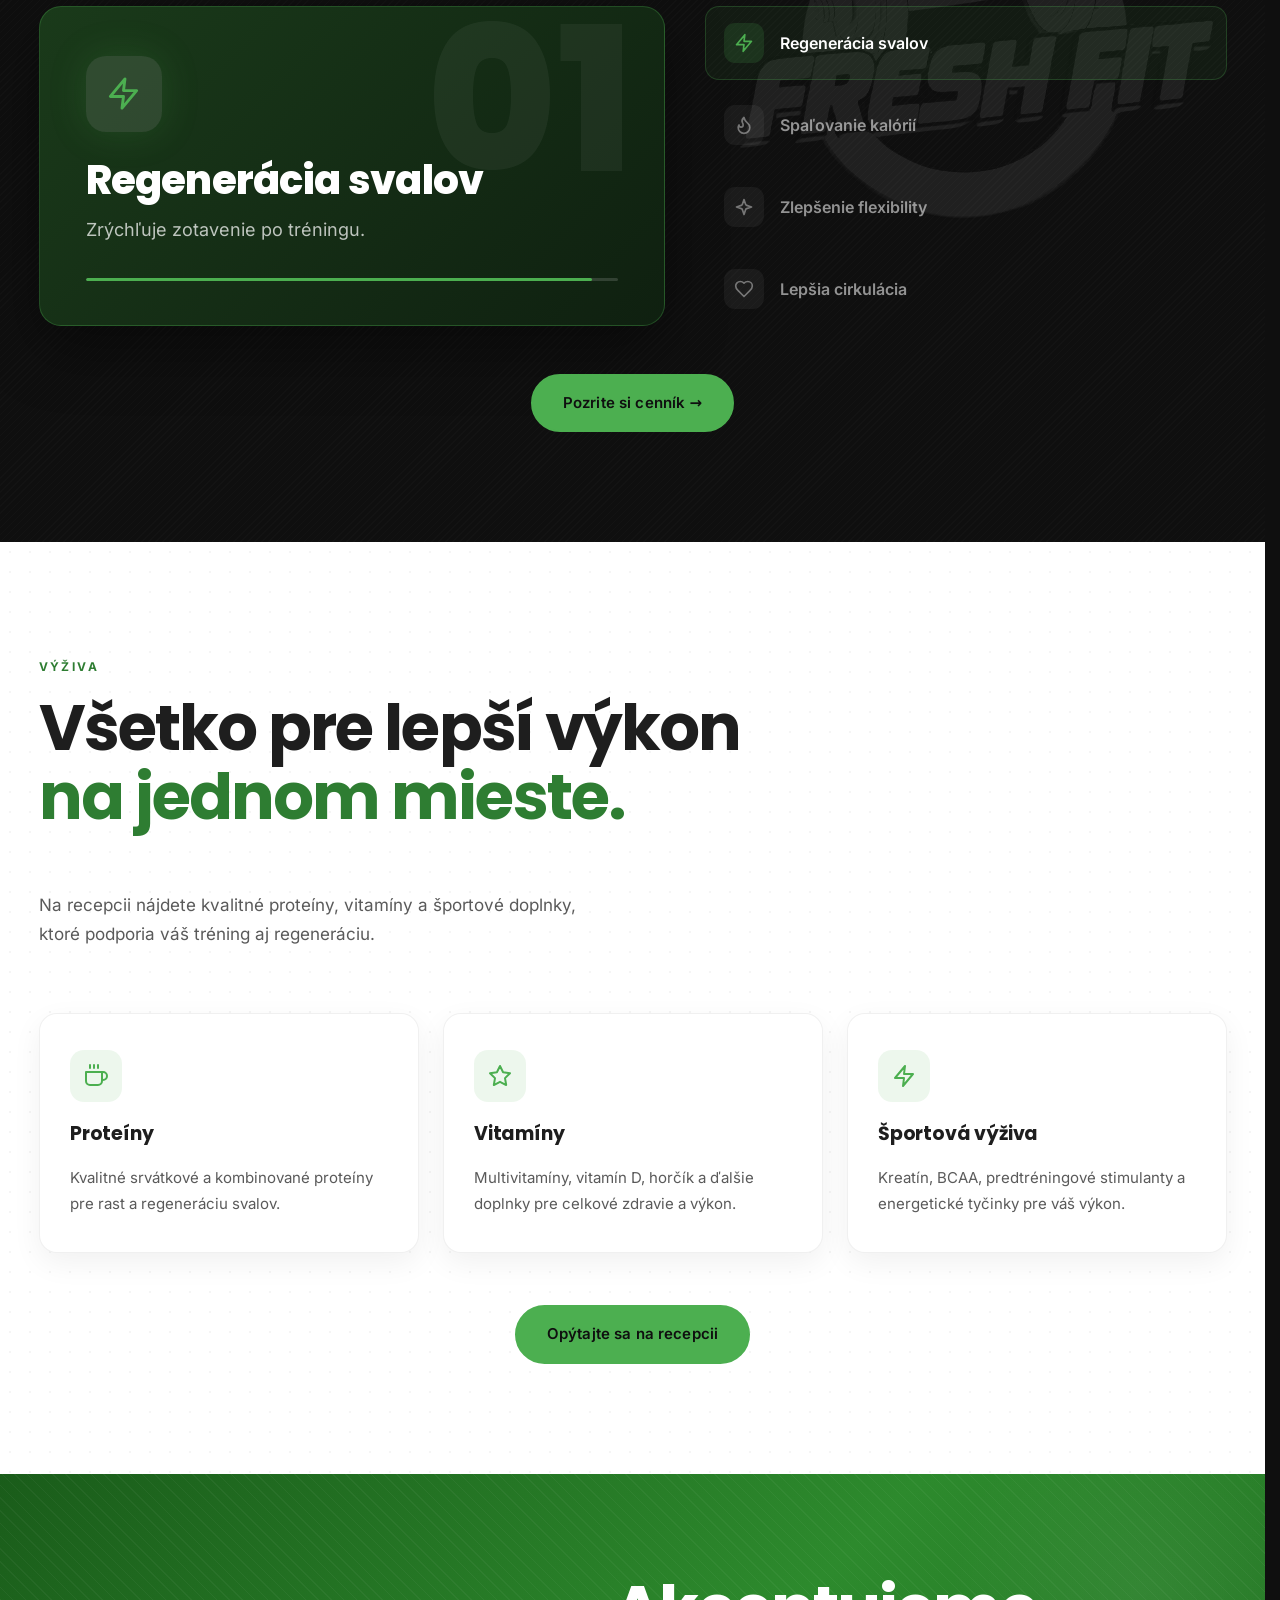
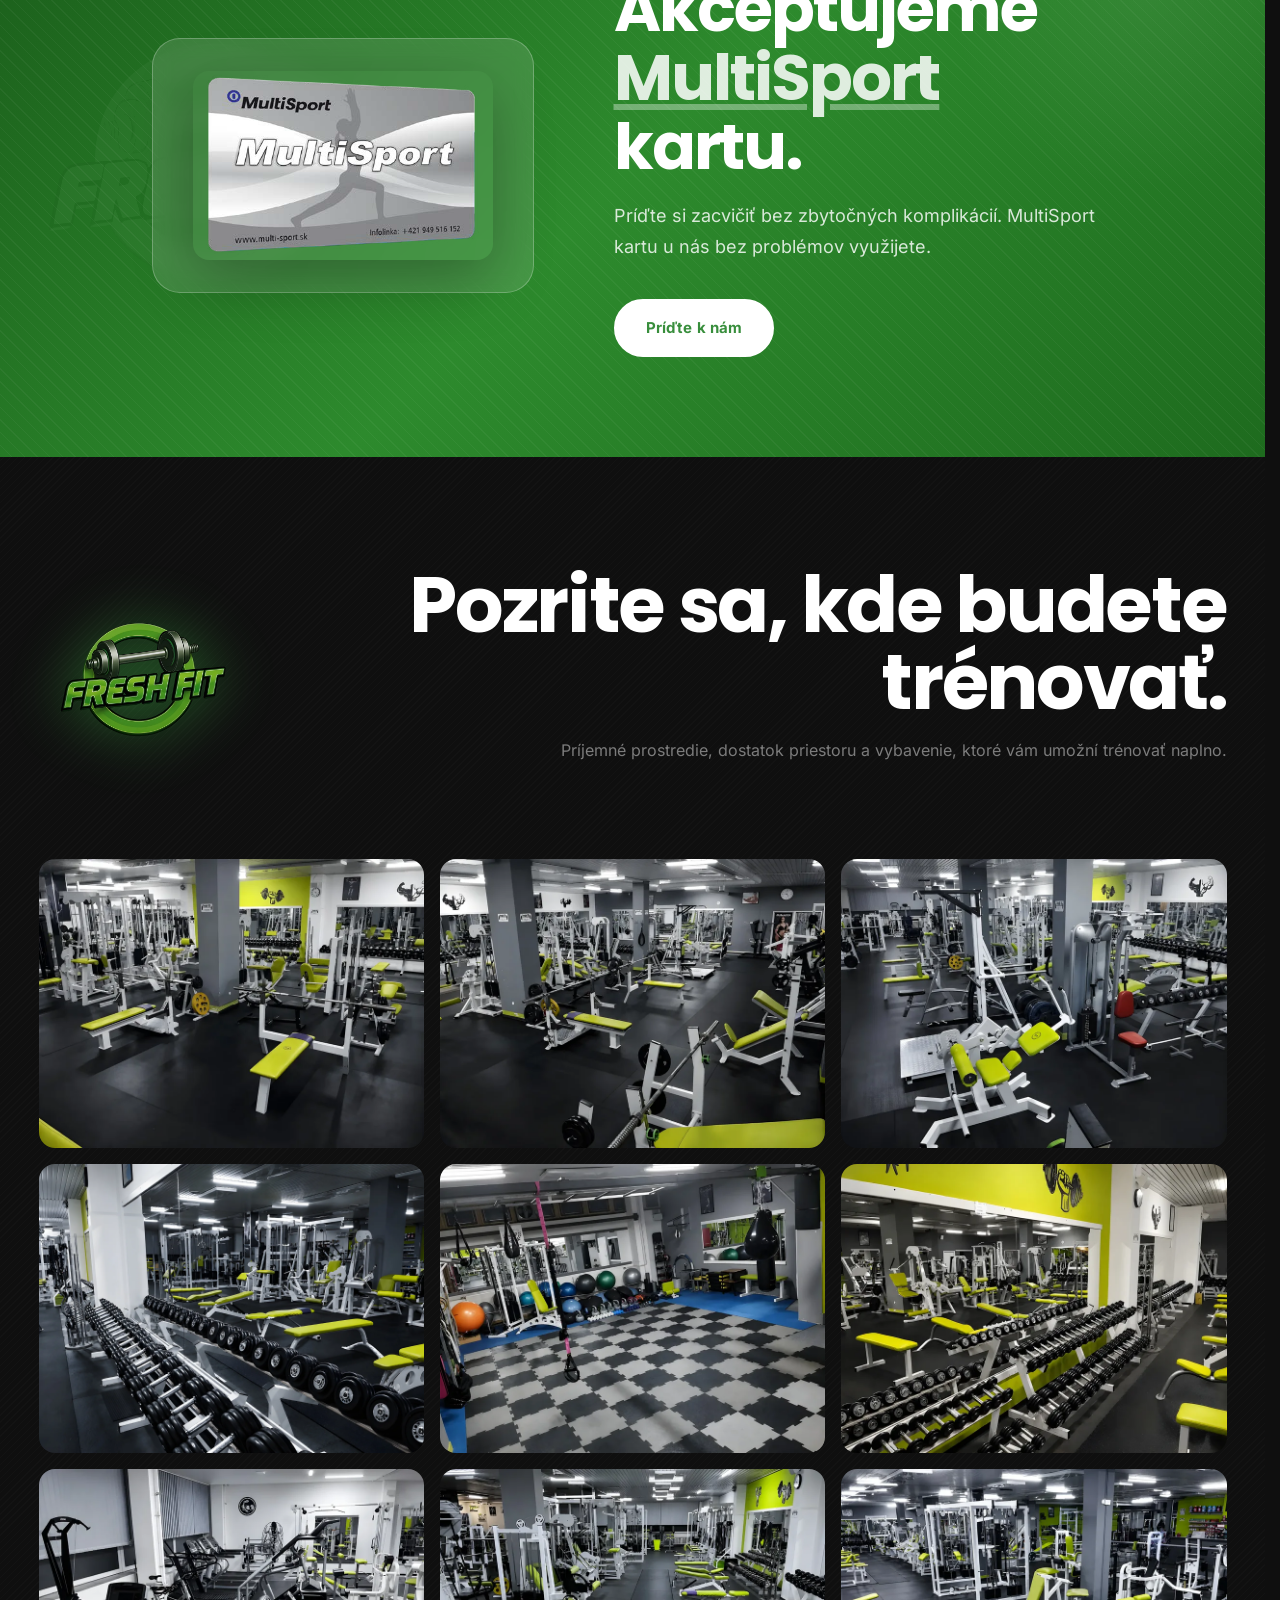
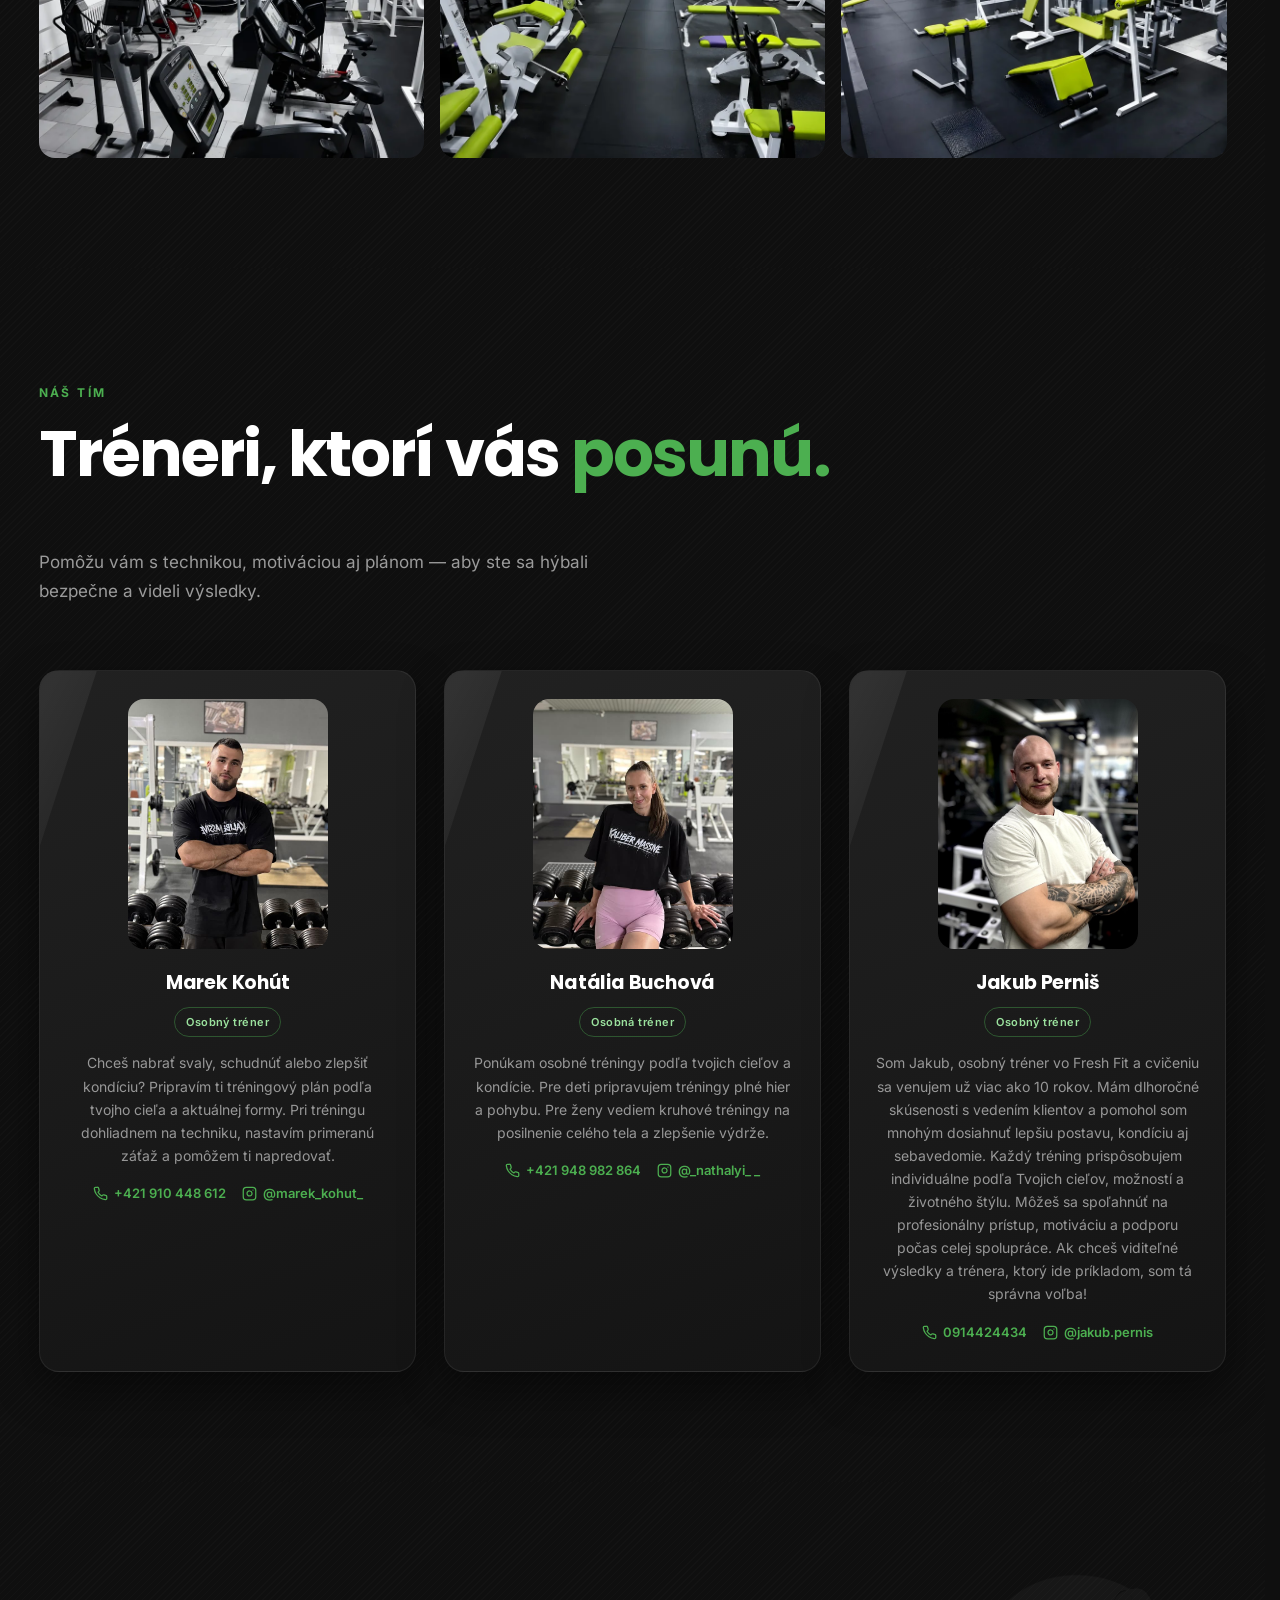
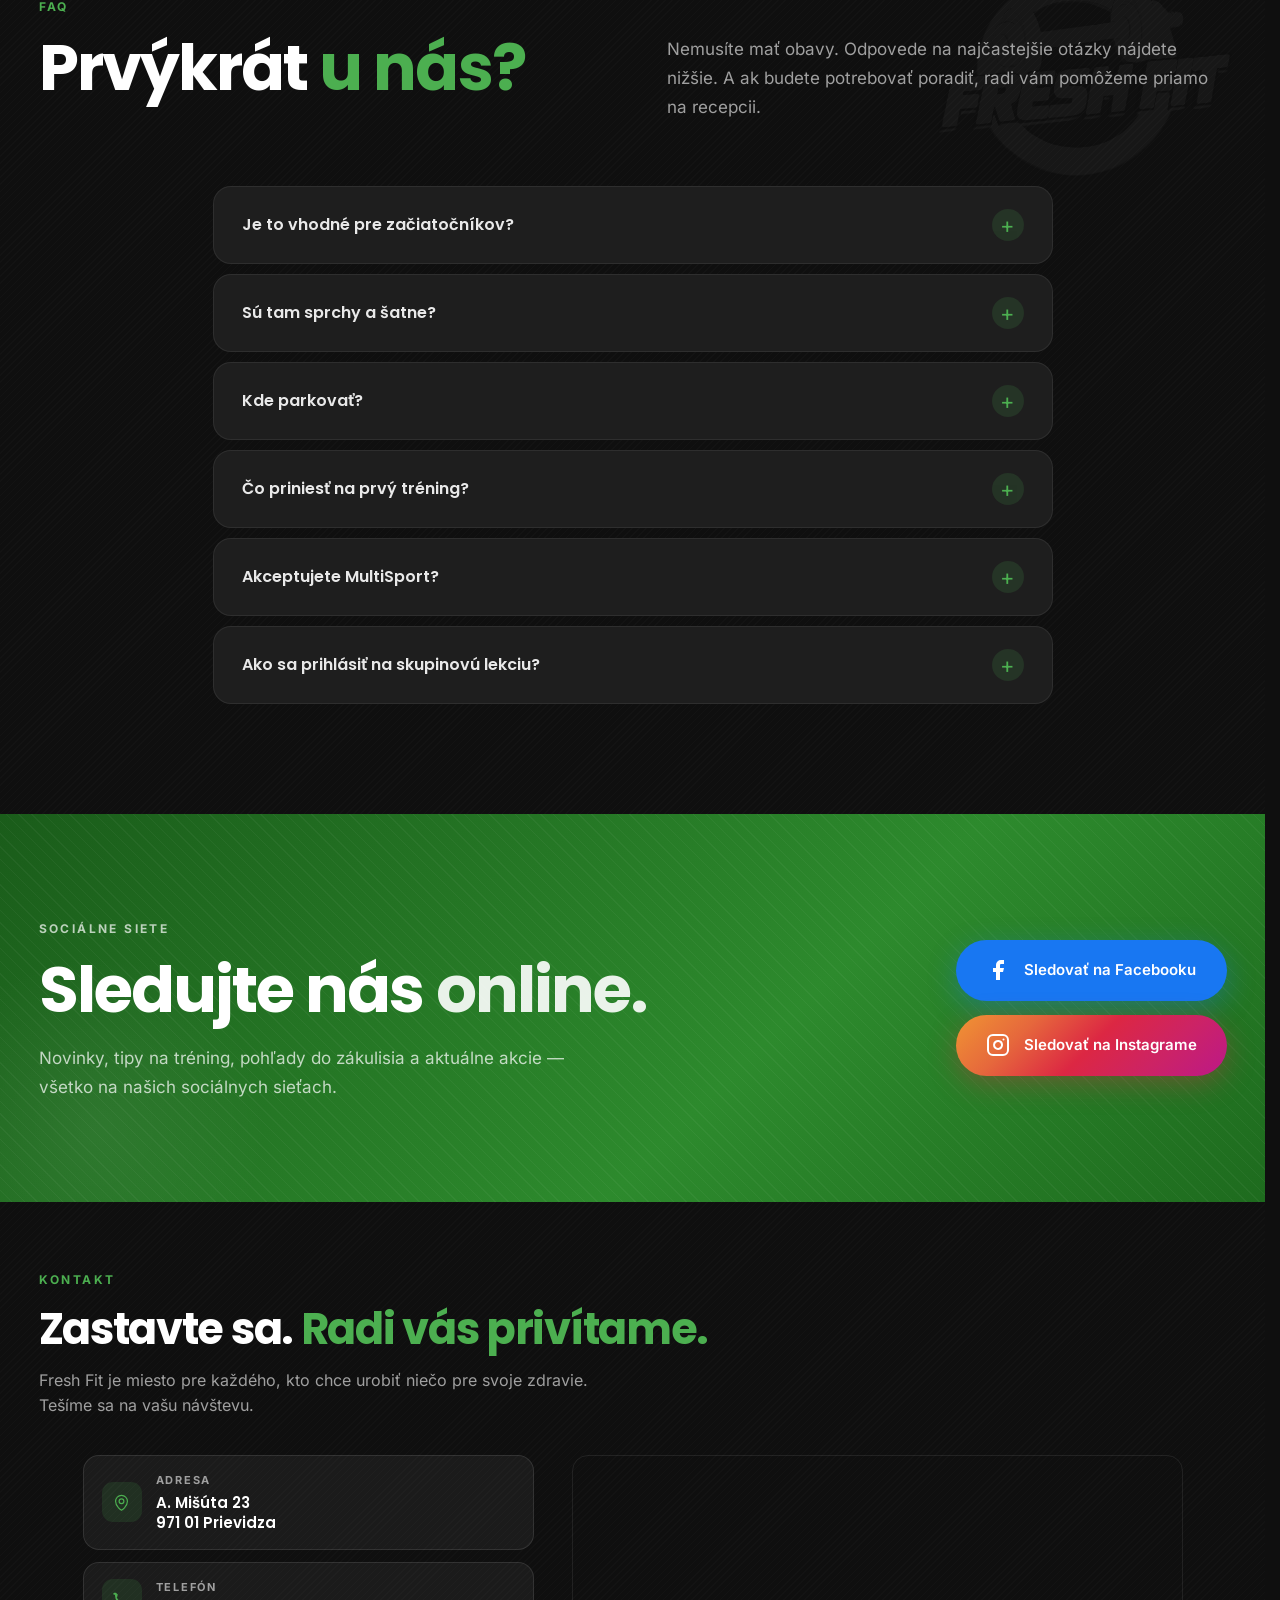
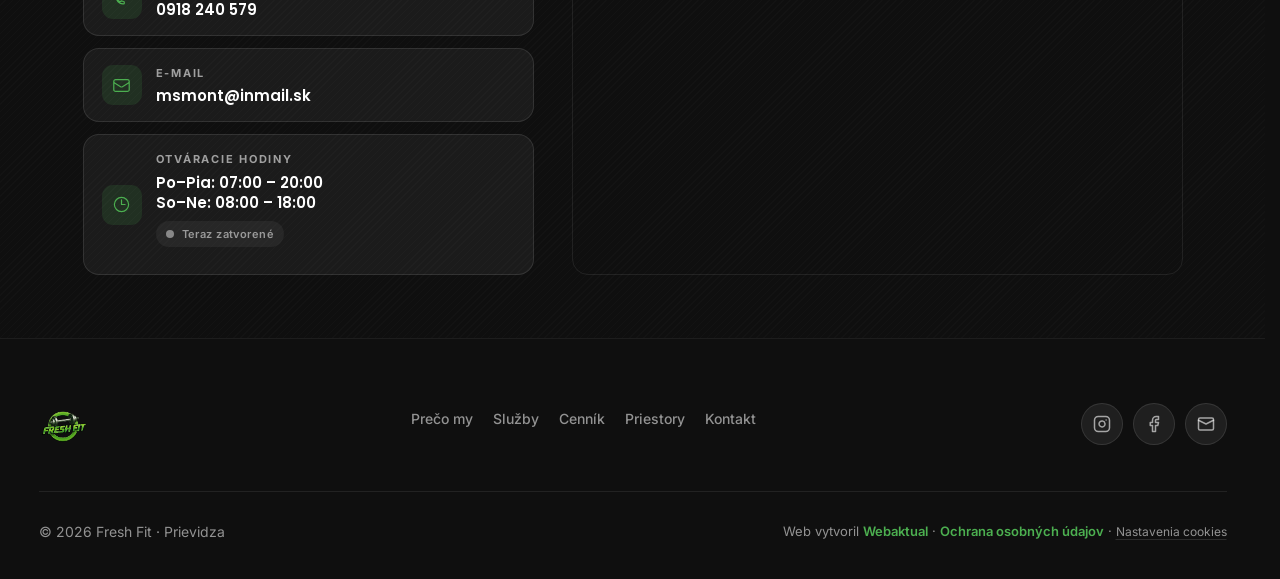
==== commit a37e2991: "Hero na telefóne: väčší nadpis, jedno hlavné tlačidlo na celú šírku, druhé ako odkaz, bez „Skrolujte" ====
--- a/index.html
+++ b/index.html
@@ -88,6 +88,8 @@
 @font-face { font-family: 'Poppins'; font-style: normal; font-weight: 700; font-display: swap; src: url(/fonts/poppins-latin-ddd022.woff2) format('woff2'); unicode-range: U+0000-00FF, U+0131, U+0152-0153, U+02BB-02BC, U+02C6, U+02DA, U+02DC, U+0304, U+0308, U+0329, U+2000-206F, U+20AC, U+2122, U+2191, U+2193, U+2212, U+2215, U+FEFF, U+FFFD; }
 @font-face { font-family: 'Poppins'; font-style: normal; font-weight: 800; font-display: swap; src: url(/fonts/poppins-latin-ext-f895dc.woff2) format('woff2'); unicode-range: U+0100-02BA, U+02BD-02C5, U+02C7-02CC, U+02CE-02D7, U+02DD-02FF, U+0304, U+0308, U+0329, U+1D00-1DBF, U+1E00-1E9F, U+1EF2-1EFF, U+2020, U+20A0-20AB, U+20AD-20C4, U+2113, U+2C60-2C7F, U+A720-A7FF; }
 @font-face { font-family: 'Poppins'; font-style: normal; font-weight: 800; font-display: swap; src: url(/fonts/poppins-latin-b542d4.woff2) format('woff2'); unicode-range: U+0000-00FF, U+0131, U+0152-0153, U+02BB-02BC, U+02C6, U+02DA, U+02DC, U+0304, U+0308, U+0329, U+2000-206F, U+20AC, U+2122, U+2191, U+2193, U+2212, U+2215, U+FEFF, U+FFFD; }
+/* Náhradné písmo nadpisu so šírkou ako Poppins 800 — kým sa Poppins načíta, hero nadpis sa nezalomí inak (CLS) */
+@font-face { font-family: 'Poppins Fallback'; font-style: normal; font-weight: 800; src: local('Arial Bold'), local('Arial-BoldMT'), local('Liberation Sans Bold'), local('LiberationSans-Bold'), local('Helvetica Bold'); size-adjust: 94%; }
 </style>
 <link rel="stylesheet" href="styles.css" />
 <link rel="stylesheet" href="styles-sections.css" />
@@ -263,10 +265,8 @@
         <span class="open-label"></span>
       </div>
       <h1><span id="cms-hero-line1">Vaše telo bude</span><br /><span class="accent rot" id="rotWord">pružnejšie</span></h1>
-      <p class="lead" id="cms-hero-subtitle">
-        Moderné fitnescentrum v srdci Prievidze.<br />
-        Pre začiatočníkov aj profesionálov.
-      </p>
+      <p class="lead" id="cms-hero-subtitle">Moderné fitnescentrum v srdci Prievidze.
+Pre začiatočníkov aj profesionálov.</p>
       <div class="hero-ctas">
         <a href="#pricing" class="btn btn-primary">Začať cvičiť dnes →</a>
         <a href="#contact" class="btn btn-outline-white">
--- a/styles.css
+++ b/styles.css
@@ -406,7 +406,7 @@
 }
 
 .hero h1 {
-  font-family: 'Poppins', sans-serif;
+  font-family: 'Poppins', 'Poppins Fallback', sans-serif;
   font-size: clamp(2.8rem, 8.5vw, 7rem);
   font-weight: 800;
   line-height: 1.02;
@@ -425,6 +425,8 @@
   margin-bottom: clamp(12px, 2vh, 22px);
   line-height: 1.55;
   text-shadow: 0 2px 16px rgba(0,0,0,0.3);
+  /* zalomenie riadku z CMS (\n) zostane zachované */
+  white-space: pre-line;
   animation: fadeUp 0.8s 0.2s ease both;
 }
 .hero-ctas {
@@ -1071,6 +1073,29 @@
   .hero h1 { opacity: 1 !important; transform: none !important; }
 }
 
+/* ── Hero na telefóne: nadpis dominuje, jedno hlavné tlačidlo na celú šírku,
+      druhé ako tichší odkaz; „Skrolujte" by sa prekrýval so štatistikami ── */
+@media (max-width: 600px) {
+  .hero h1 {
+    font-size: clamp(2.8rem, 12.4vw, 3.3rem);
+    line-height: 1;
+    letter-spacing: -0.04em;
+    margin-bottom: 14px;
+  }
+  .hero p.lead { font-size: 16px; margin-bottom: 22px; }
+  .hero-ctas { flex-direction: column; align-items: stretch; gap: 4px; }
+  .hero-ctas .btn { padding: 14px 22px; }
+  .hero-ctas .btn-outline-white {
+    background: transparent;
+    border-color: transparent;
+    color: rgba(255,255,255,0.88);
+    padding: 12px 22px;
+  }
+  .hero-ctas .btn-outline-white:hover { background: transparent; border-color: transparent; color: #fff; transform: none; }
+  .hero-stats { margin-top: 18px; }
+  .hero .scroll-cue { display: none; }
+}
+
 /* ── Odznak otvorené/zatvorené ───────────────────────────────── */
 .open-badge {
   display: inline-flex;
--- a/styles-sections.css
+++ b/styles-sections.css
@@ -253,7 +253,7 @@
 .pricing-note strong { color: var(--accent); font-weight: 700; }
 .pricing-note small {
   display: block; margin-top: 6px;
-  font-size: 12px; color: var(--muted); opacity: 0.8;
+  font-size: 12px; color: var(--muted);
 }
 
 @media (max-width: 768px) {
@@ -1677,3 +1677,5 @@
 .price-badge.outline,
 .pricing-note strong,
 .cookie-banner-text a { color: var(--accent-ink); }
+/* odkaz v texte sa nesmie líšiť len farbou */
+.cookie-banner-text a { text-decoration: underline; text-underline-offset: 2px; }
